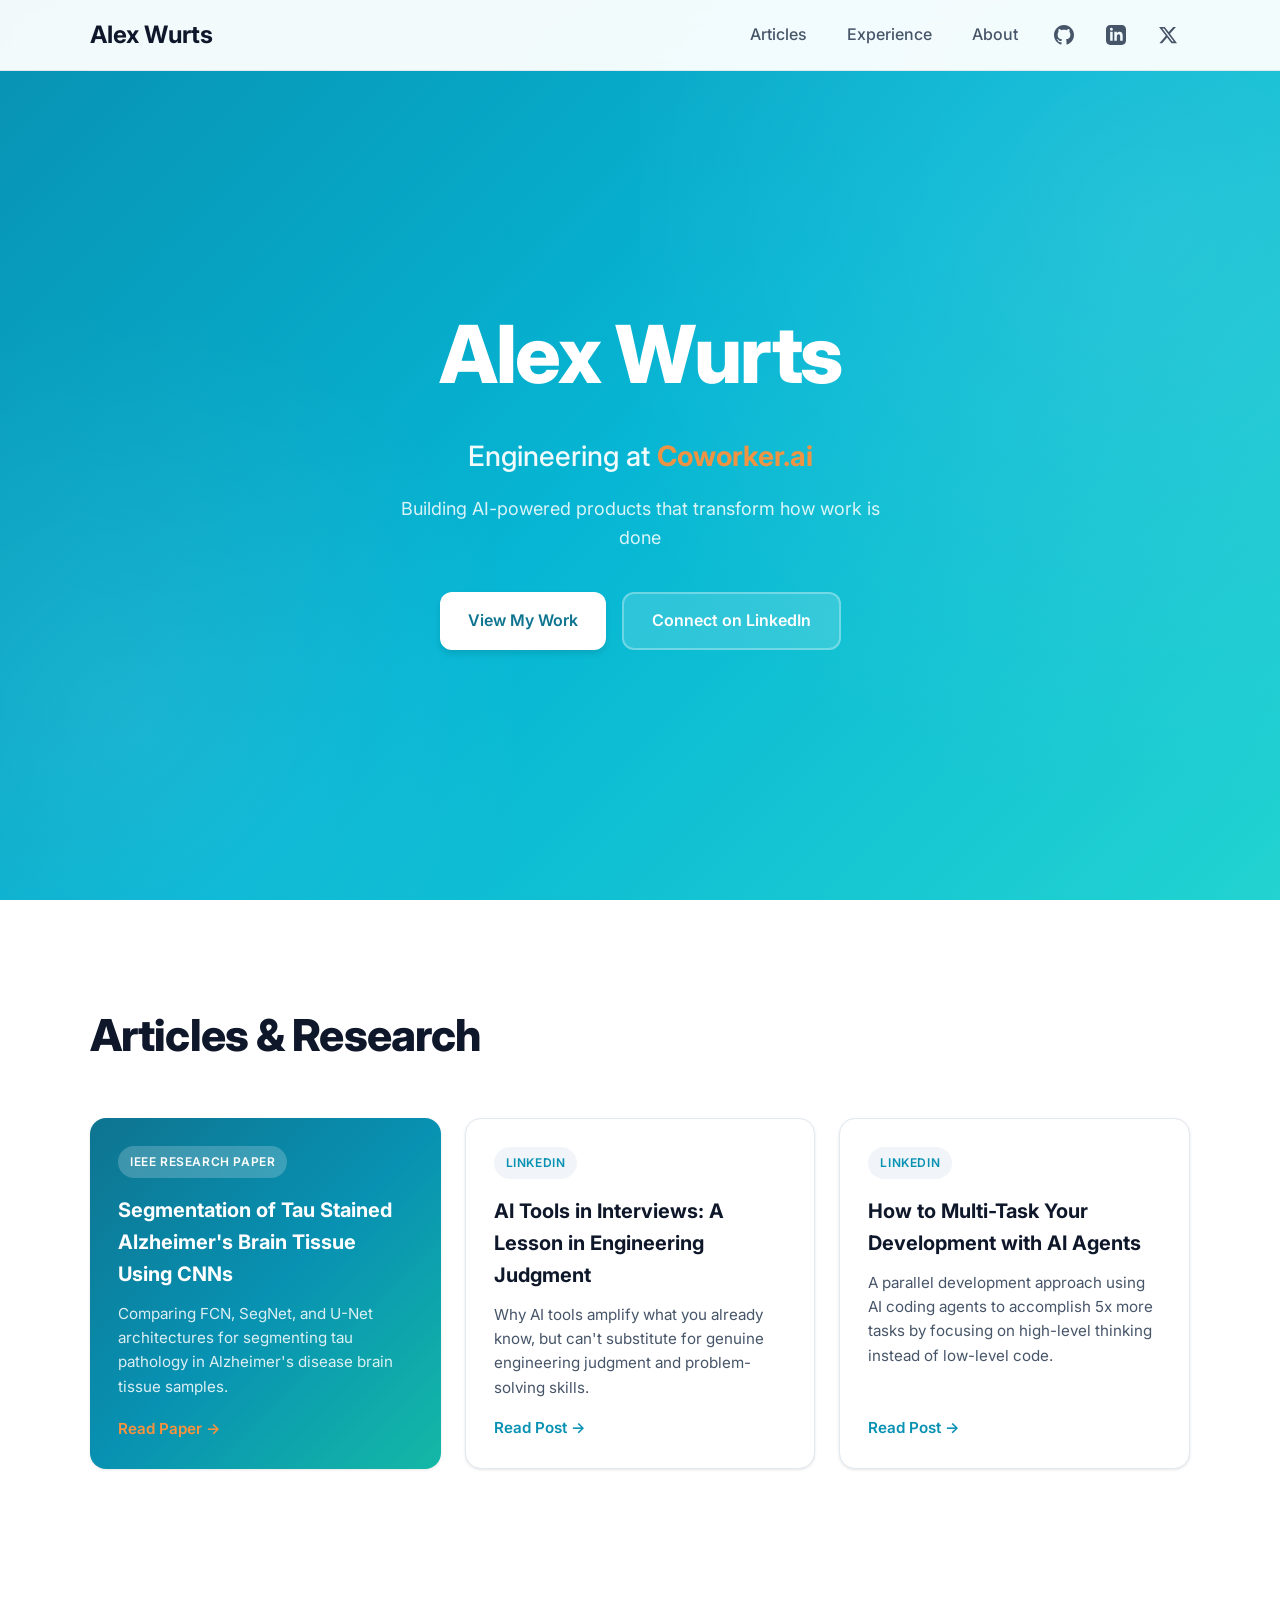
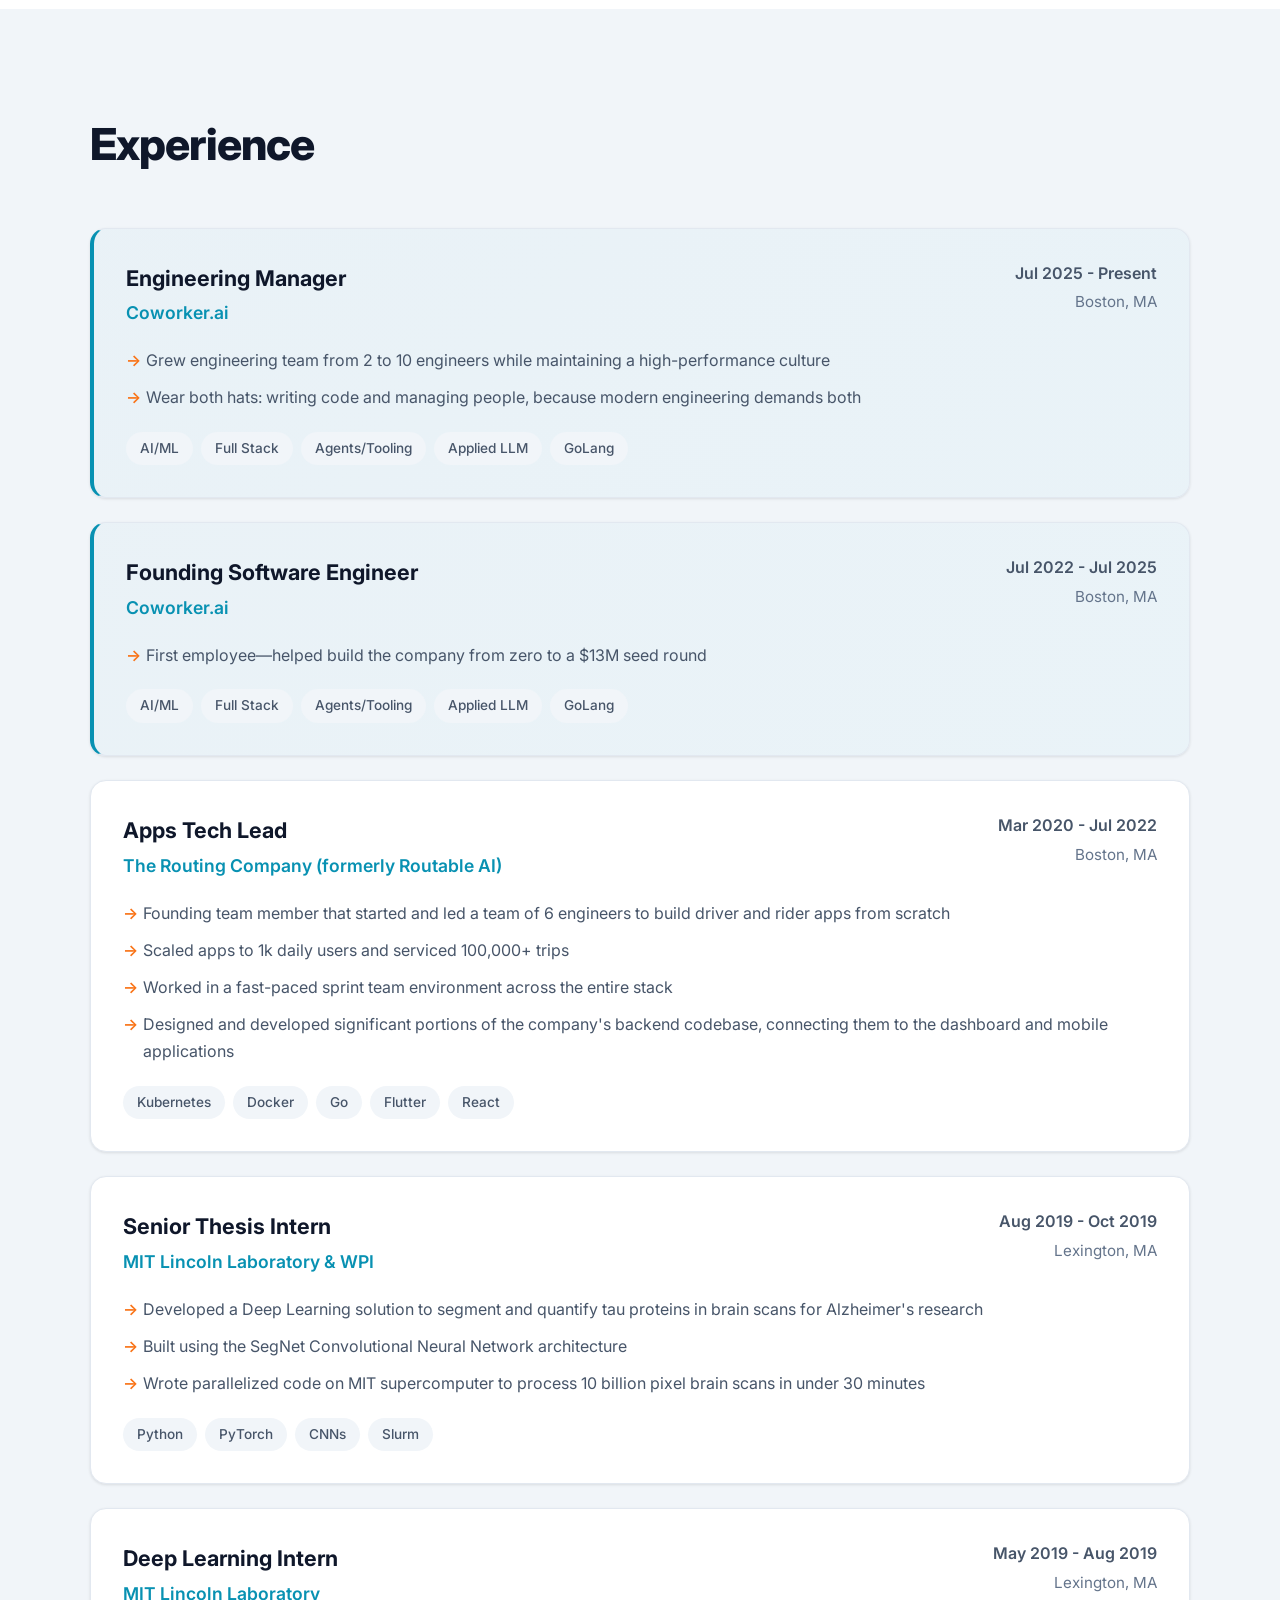
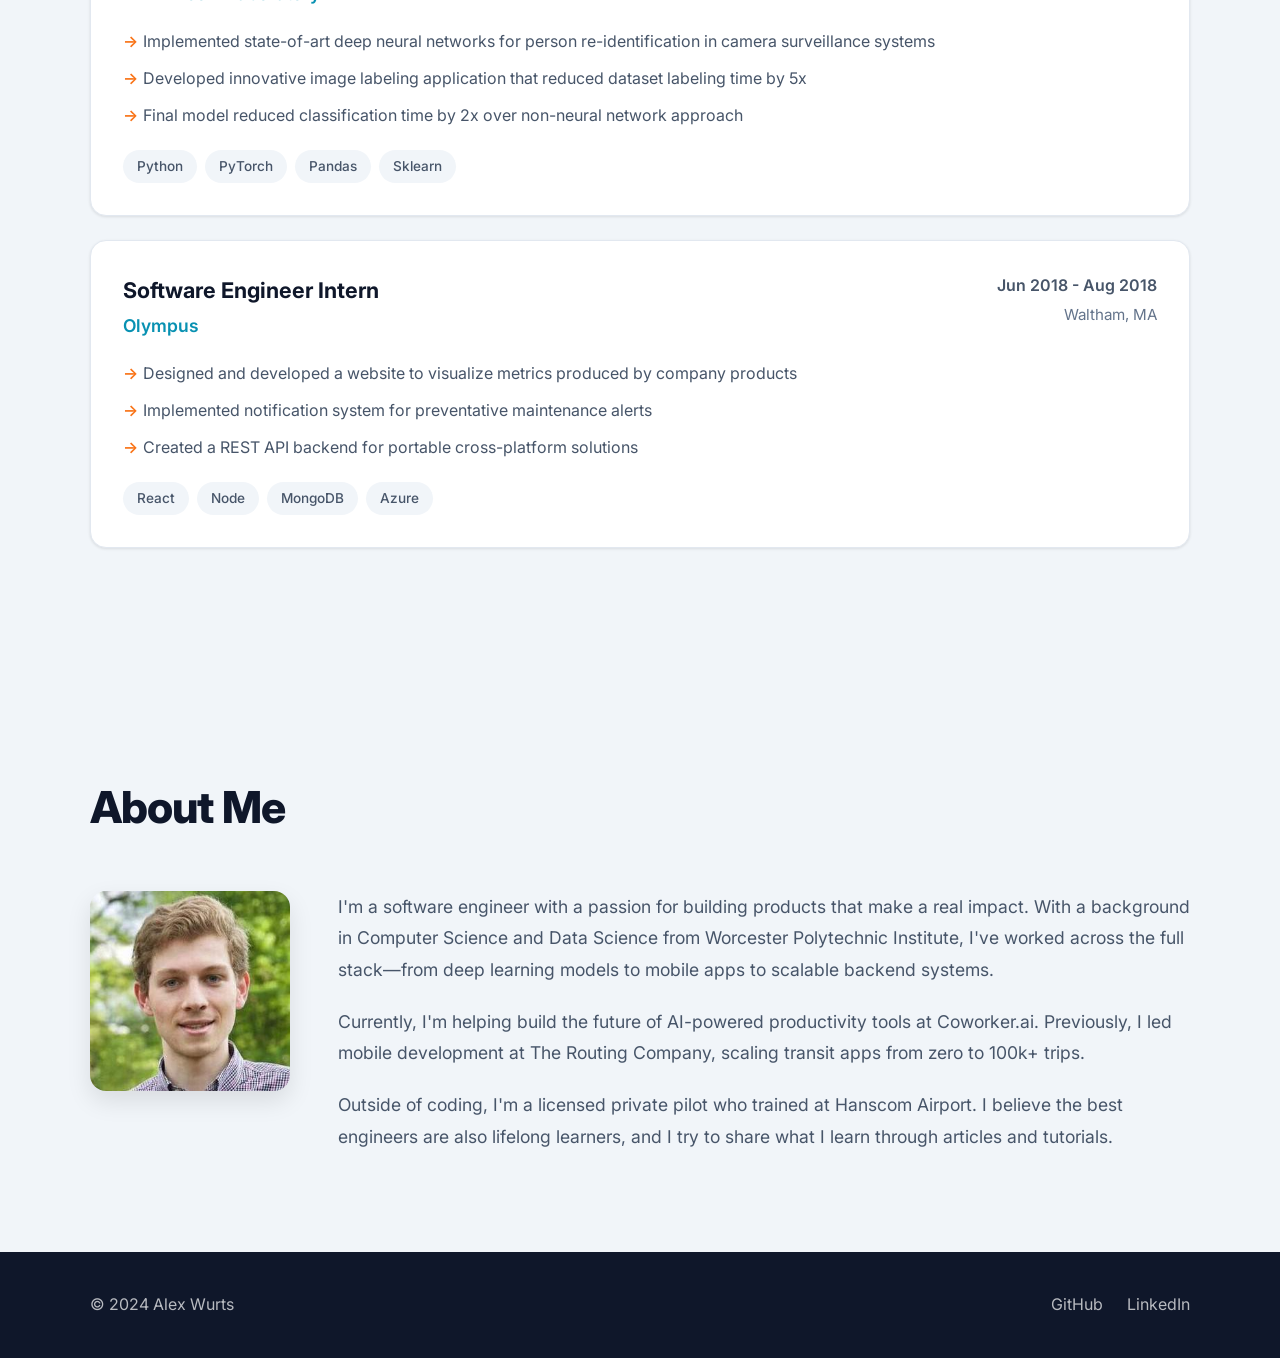
==== index.html @ 6410674d "Revamp personal website with modern design - New blue/turquoise color scheme with gradient hero sect" ====
<!DOCTYPE html>
<html lang="en">

<head>
    <meta charset="UTF-8">
    <meta name="viewport" content="width=device-width, initial-scale=1.0">
    <link rel="icon" href="/favicon.ico"/>
    <link href="https://fonts.googleapis.com/css2?family=Inter:wght@400;500;600;700;800&display=swap" rel="stylesheet">
    <!-- Global site tag (gtag.js) - Google Analytics -->
    <script async src="https://www.googletagmanager.com/gtag/js?id=UA-151866338-3"></script>
    <script>
        window.dataLayer = window.dataLayer || [];
        function gtag() { dataLayer.push(arguments); }
        gtag('js', new Date());
        gtag('config', 'UA-151866338-3');
    </script>
    <link rel='stylesheet' type='text/css' href='new_page.css'/>
    <title>Alex Wurts - Software Engineer</title>
</head>

<body>
    <!-- Navigation -->
    <nav class="navbar">
        <div class="nav-content">
            <a href="#top" class="nav-logo">Alex Wurts</a>
            <div class="nav-links">
                <a href="#articles" class="nav-link">Articles</a>
                <a href="#experience" class="nav-link">Experience</a>
                <a href="#about" class="nav-link">About</a>
                <a href="https://github.com/ajwurts/" target="_blank" class="nav-link nav-icon" aria-label="GitHub">
                    <svg width="20" height="20" viewBox="0 0 24 24" fill="currentColor"><path d="M12 0c-6.626 0-12 5.373-12 12 0 5.302 3.438 9.8 8.207 11.387.599.111.793-.261.793-.577v-2.234c-3.338.726-4.033-1.416-4.033-1.416-.546-1.387-1.333-1.756-1.333-1.756-1.089-.745.083-.729.083-.729 1.205.084 1.839 1.237 1.839 1.237 1.07 1.834 2.807 1.304 3.492.997.107-.775.418-1.305.762-1.604-2.665-.305-5.467-1.334-5.467-5.931 0-1.311.469-2.381 1.236-3.221-.124-.303-.535-1.524.117-3.176 0 0 1.008-.322 3.301 1.23.957-.266 1.983-.399 3.003-.404 1.02.005 2.047.138 3.006.404 2.291-1.552 3.297-1.23 3.297-1.23.653 1.653.242 2.874.118 3.176.77.84 1.235 1.911 1.235 3.221 0 4.609-2.807 5.624-5.479 5.921.43.372.823 1.102.823 2.222v3.293c0 .319.192.694.801.576 4.765-1.589 8.199-6.086 8.199-11.386 0-6.627-5.373-12-12-12z"/></svg>
                </a>
                <a href="https://linkedin.com/in/alexwurts" target="_blank" class="nav-link nav-icon" aria-label="LinkedIn">
                    <svg width="20" height="20" viewBox="0 0 24 24" fill="currentColor"><path d="M19 0h-14c-2.761 0-5 2.239-5 5v14c0 2.761 2.239 5 5 5h14c2.762 0 5-2.239 5-5v-14c0-2.761-2.238-5-5-5zm-11 19h-3v-11h3v11zm-1.5-12.268c-.966 0-1.75-.79-1.75-1.764s.784-1.764 1.75-1.764 1.75.79 1.75 1.764-.783 1.764-1.75 1.764zm13.5 12.268h-3v-5.604c0-3.368-4-3.113-4 0v5.604h-3v-11h3v1.765c1.396-2.586 7-2.777 7 2.476v6.759z"/></svg>
                </a>
                <a href="https://x.com/AlexWurts" target="_blank" class="nav-link nav-icon" aria-label="X">
                    <svg width="20" height="20" viewBox="0 0 24 24" fill="currentColor"><path d="M18.244 2.25h3.308l-7.227 8.26 8.502 11.24H16.17l-5.214-6.817L4.99 21.75H1.68l7.73-8.835L1.254 2.25H8.08l4.713 6.231zm-1.161 17.52h1.833L7.084 4.126H5.117z"/></svg>
                </a>
            </div>
        </div>
    </nav>

    <!-- Hero Section -->
    <section id="top" class="hero">
        <div class="hero-content">
            <h1 class="hero-title">Alex Wurts</h1>
            <p class="hero-subtitle">Engineering at <span class="highlight">Coworker.ai</span></p>
            <p class="hero-tagline">Building AI-powered products that transform how work is done</p>
            <div class="hero-cta">
                <a href="#experience" class="btn btn-primary">View My Work</a>
                <a href="https://www.linkedin.com/in/alexander-wurts/" target="_blank" class="btn btn-secondary">Connect on LinkedIn</a>
            </div>
        </div>
    </section>

    <!-- Articles & Content Section -->
    <section id="articles" class="section">
        <div class="container">
            <h2 class="section-title">Articles & Research</h2>
            <div class="articles-grid">
                <!-- Research Paper -->
                <a href="https://ieeexplore.ieee.org/document/9175832" target="_blank" class="article-card featured">
                    <span class="article-tag">IEEE Research Paper</span>
                    <h3 class="article-title">Segmentation of Tau Stained Alzheimer's Brain Tissue Using CNNs</h3>
                    <p class="article-description">Comparing FCN, SegNet, and U-Net architectures for segmenting tau pathology in Alzheimer's disease brain tissue samples.</p>
                    <span class="article-link">Read Paper →</span>
                </a>

                <!-- LinkedIn Posts -->
                <a href="https://www.linkedin.com/posts/alexander-wurts_i-recently-conducted-a-technical-interview-activity-7335774191511617538-n9y8" target="_blank" class="article-card">
                    <span class="article-tag">LinkedIn</span>
                    <h3 class="article-title">AI Tools in Interviews: A Lesson in Engineering Judgment</h3>
                    <p class="article-description">Why AI tools amplify what you already know, but can't substitute for genuine engineering judgment and problem-solving skills.</p>
                    <span class="article-link">Read Post →</span>
                </a>

                <a href="https://www.linkedin.com/posts/alexander-wurts_why-you-need-to-multi-task-your-development-activity-7333995647764754432-Nn-Q" target="_blank" class="article-card">
                    <span class="article-tag">LinkedIn</span>
                    <h3 class="article-title">How to Multi-Task Your Development with AI Agents</h3>
                    <p class="article-description">A parallel development approach using AI coding agents to accomplish 5x more tasks by focusing on high-level thinking instead of low-level code.</p>
                    <span class="article-link">Read Post →</span>
                </a>
            </div>
        </div>
    </section>

    <!-- Experience Section -->
    <section id="experience" class="section section-alt">
        <div class="container">
            <h2 class="section-title">Experience</h2>

            <!-- Coworker.ai - Engineering Manager -->
            <div class="experience-card featured">
                <div class="experience-header">
                    <div class="experience-title-group">
                        <h3 class="experience-title">Engineering Manager</h3>
                        <span class="experience-company">Coworker.ai</span>
                    </div>
                    <div class="experience-meta">
                        <span class="experience-date">Jul 2025 - Present</span>
                        <span class="experience-location">Boston, MA</span>
                    </div>
                </div>
                <div class="experience-content">
                    <ul class="experience-list">
                        <li>Grew engineering team from 2 to 10 engineers while maintaining a high-performance culture</li>
                        <li>Wear both hats: writing code and managing people, because modern engineering demands both</li>
                    </ul>
                    <div class="tech-stack">
                        <span class="tech-tag">AI/ML</span>
                        <span class="tech-tag">Full Stack</span>
                        <span class="tech-tag">Agents/Tooling</span>
                        <span class="tech-tag">Applied LLM</span>
                        <span class="tech-tag">GoLang</span>
                    </div>
                </div>
            </div>

            <!-- Coworker.ai - Senior Software Engineer -->
            <div class="experience-card featured">
                <div class="experience-header">
                    <div class="experience-title-group">
                        <h3 class="experience-title">Founding Software Engineer</h3>
                        <span class="experience-company">Coworker.ai</span>
                    </div>
                    <div class="experience-meta">
                        <span class="experience-date">Jul 2022 - Jul 2025</span>
                        <span class="experience-location">Boston, MA</span>
                    </div>
                </div>
                <div class="experience-content">
                    <ul class="experience-list">
                        <li>First employee—helped build the company from zero to a $13M seed round</li>
                    </ul>
                    <div class="tech-stack">
                        <span class="tech-tag">AI/ML</span>
                        <span class="tech-tag">Full Stack</span>
                        <span class="tech-tag">Agents/Tooling</span>
                        <span class="tech-tag">Applied LLM</span>
                        <span class="tech-tag">GoLang</span>
                    </div>
                </div>
            </div>

            <!-- The Routing Company -->
            <div class="experience-card">
                <div class="experience-header">
                    <div class="experience-title-group">
                        <h3 class="experience-title">Apps Tech Lead</h3>
                        <span class="experience-company">The Routing Company (formerly Routable AI)</span>
                    </div>
                    <div class="experience-meta">
                        <span class="experience-date">Mar 2020 - Jul 2022</span>
                        <span class="experience-location">Boston, MA</span>
                    </div>
                </div>
                <div class="experience-content">
                    <ul class="experience-list">
                        <li>Founding team member that started and led a team of 6 engineers to build driver and rider apps from scratch</li>
                        <li>Scaled apps to 1k daily users and serviced 100,000+ trips</li>
                        <li>Worked in a fast-paced sprint team environment across the entire stack</li>
                        <li>Designed and developed significant portions of the company's backend codebase, connecting them to the dashboard and mobile applications</li>
                    </ul>
                    <div class="tech-stack">
                        <span class="tech-tag">Kubernetes</span>
                        <span class="tech-tag">Docker</span>
                        <span class="tech-tag">Go</span>
                        <span class="tech-tag">Flutter</span>
                        <span class="tech-tag">React</span>
                    </div>
                </div>
            </div>

            <!-- MIT Lincoln Lab - Senior Thesis -->
            <div class="experience-card">
                <div class="experience-header">
                    <div class="experience-title-group">
                        <h3 class="experience-title">Senior Thesis Intern</h3>
                        <span class="experience-company">MIT Lincoln Laboratory & WPI</span>
                    </div>
                    <div class="experience-meta">
                        <span class="experience-date">Aug 2019 - Oct 2019</span>
                        <span class="experience-location">Lexington, MA</span>
                    </div>
                </div>
                <div class="experience-content">
                    <ul class="experience-list">
                        <li>Developed a Deep Learning solution to segment and quantify tau proteins in brain scans for Alzheimer's research</li>
                        <li>Built using the SegNet Convolutional Neural Network architecture</li>
                        <li>Wrote parallelized code on MIT supercomputer to process 10 billion pixel brain scans in under 30 minutes</li>
                    </ul>
                    <div class="tech-stack">
                        <span class="tech-tag">Python</span>
                        <span class="tech-tag">PyTorch</span>
                        <span class="tech-tag">CNNs</span>
                        <span class="tech-tag">Slurm</span>
                    </div>
                </div>
            </div>

            <!-- MIT Lincoln Lab - Deep Learning -->
            <div class="experience-card">
                <div class="experience-header">
                    <div class="experience-title-group">
                        <h3 class="experience-title">Deep Learning Intern</h3>
                        <span class="experience-company">MIT Lincoln Laboratory</span>
                    </div>
                    <div class="experience-meta">
                        <span class="experience-date">May 2019 - Aug 2019</span>
                        <span class="experience-location">Lexington, MA</span>
                    </div>
                </div>
                <div class="experience-content">
                    <ul class="experience-list">
                        <li>Implemented state-of-art deep neural networks for person re-identification in camera surveillance systems</li>
                        <li>Developed innovative image labeling application that reduced dataset labeling time by 5x</li>
                        <li>Final model reduced classification time by 2x over non-neural network approach</li>
                    </ul>
                    <div class="tech-stack">
                        <span class="tech-tag">Python</span>
                        <span class="tech-tag">PyTorch</span>
                        <span class="tech-tag">Pandas</span>
                        <span class="tech-tag">Sklearn</span>
                    </div>
                </div>
            </div>

            <!-- Olympus -->
            <div class="experience-card">
                <div class="experience-header">
                    <div class="experience-title-group">
                        <h3 class="experience-title">Software Engineer Intern</h3>
                        <span class="experience-company">Olympus</span>
                    </div>
                    <div class="experience-meta">
                        <span class="experience-date">Jun 2018 - Aug 2018</span>
                        <span class="experience-location">Waltham, MA</span>
                    </div>
                </div>
                <div class="experience-content">
                    <ul class="experience-list">
                        <li>Designed and developed a website to visualize metrics produced by company products</li>
                        <li>Implemented notification system for preventative maintenance alerts</li>
                        <li>Created a REST API backend for portable cross-platform solutions</li>
                    </ul>
                    <div class="tech-stack">
                        <span class="tech-tag">React</span>
                        <span class="tech-tag">Node</span>
                        <span class="tech-tag">MongoDB</span>
                        <span class="tech-tag">Azure</span>
                    </div>
                </div>
            </div>
        </div>
    </section>

    <!-- About Section -->
    <section id="about" class="section section-alt">
        <div class="container">
            <h2 class="section-title">About Me</h2>
            <div class="about-content">
                <img src="./images/profile_picture.jpeg" alt="Alex Wurts" class="about-image">
                <div class="about-text">
                    <p>I'm a software engineer with a passion for building products that make a real impact. With a background in Computer Science and Data Science from Worcester Polytechnic Institute, I've worked across the full stack—from deep learning models to mobile apps to scalable backend systems.</p>
                    <p>Currently, I'm helping build the future of AI-powered productivity tools at Coworker.ai. Previously, I led mobile development at The Routing Company, scaling transit apps from zero to 100k+ trips.</p>
                    <p>Outside of coding, I'm a licensed private pilot who trained at Hanscom Airport. I believe the best engineers are also lifelong learners, and I try to share what I learn through articles and tutorials.</p>
                </div>
            </div>
        </div>
    </section>

    <!-- Footer -->
    <footer class="footer">
        <div class="container">
            <div class="footer-content">
                <p>&copy; 2024 Alex Wurts</p>
                <div class="footer-links">
                    <a href="https://github.com/ajwurts/" target="_blank">GitHub</a>
                    <a href="https://linkedin.com/in/alexwurts" target="_blank">LinkedIn</a>
                </div>
            </div>
        </div>
    </footer>
</body>
</html>
---- new_page.css ----
/* ===== CSS Variables ===== */
:root {
    --primary: #0891b2;
    --primary-dark: #0e7490;
    --secondary: #f97316;
    --secondary-light: #fb923c;
    --accent: #06b6d4;
    --text-primary: #0f172a;
    --text-secondary: #475569;
    --text-light: #64748b;
    --bg-white: #ffffff;
    --bg-light: #f8fafc;
    --bg-alt: #f1f5f9;
    --border: #e2e8f0;
    --gradient-hero: linear-gradient(135deg, #0891b2 0%, #06b6d4 50%, #22d3d1 100%);
    --gradient-accent: linear-gradient(135deg, #f97316 0%, #fb923c 100%);
    --shadow-sm: 0 1px 3px rgba(0, 0, 0, 0.1);
    --shadow-md: 0 4px 6px rgba(0, 0, 0, 0.1);
    --shadow-lg: 0 10px 25px rgba(0, 0, 0, 0.1);
    --shadow-xl: 0 20px 40px rgba(0, 0, 0, 0.15);
    --radius-sm: 8px;
    --radius-md: 12px;
    --radius-lg: 16px;
    --max-width: 1100px;
}

/* ===== Reset & Base ===== */
* {
    margin: 0;
    padding: 0;
    box-sizing: border-box;
}

html {
    scroll-behavior: smooth;
}

body {
    font-family: 'Inter', -apple-system, BlinkMacSystemFont, 'Segoe UI', sans-serif;
    color: var(--text-primary);
    line-height: 1.6;
    background-color: var(--bg-white);
    overflow-x: hidden;
}

a {
    text-decoration: none;
    color: inherit;
    transition: color 0.2s ease;
}

img {
    max-width: 100%;
    height: auto;
}

ul {
    list-style: none;
}

/* ===== Navigation ===== */
.navbar {
    position: fixed;
    top: 0;
    left: 0;
    right: 0;
    background: rgba(255, 255, 255, 0.95);
    backdrop-filter: blur(10px);
    border-bottom: 1px solid var(--border);
    z-index: 1000;
    padding: 0 24px;
}

.nav-content {
    max-width: var(--max-width);
    margin: 0 auto;
    display: flex;
    justify-content: space-between;
    align-items: center;
    height: 70px;
}

.nav-logo {
    font-size: 1.5rem;
    font-weight: 700;
    color: var(--text-primary);
}

.nav-links {
    display: flex;
    align-items: center;
    gap: 8px;
}

.nav-link {
    padding: 10px 16px;
    font-weight: 500;
    color: var(--text-secondary);
    border-radius: var(--radius-sm);
    transition: all 0.2s ease;
}

.nav-link:hover {
    color: var(--primary);
    background: var(--bg-light);
}

.nav-icon {
    padding: 10px 12px;
    display: flex;
    align-items: center;
}

.nav-icon img {
    opacity: 0.7;
    transition: opacity 0.2s ease;
}

.nav-icon:hover img {
    opacity: 1;
}

/* ===== Hero Section ===== */
.hero {
    min-height: 100vh;
    display: flex;
    align-items: center;
    justify-content: center;
    background: var(--gradient-hero);
    padding: 100px 24px 60px;
    position: relative;
    overflow: hidden;
}

.hero::before {
    content: '';
    position: absolute;
    top: -50%;
    right: -30%;
    width: 80%;
    height: 150%;
    background: radial-gradient(circle, rgba(255,255,255,0.1) 0%, transparent 70%);
    pointer-events: none;
}

.hero::after {
    content: '';
    position: absolute;
    bottom: -30%;
    left: -20%;
    width: 60%;
    height: 100%;
    background: radial-gradient(circle, rgba(255,255,255,0.08) 0%, transparent 70%);
    pointer-events: none;
}

.hero-content {
    text-align: center;
    color: white;
    max-width: 800px;
    z-index: 1;
}

.hero-title {
    font-size: clamp(3rem, 8vw, 5rem);
    font-weight: 800;
    margin-bottom: 16px;
    letter-spacing: -0.02em;
}

.hero-subtitle {
    font-size: clamp(1.25rem, 3vw, 1.75rem);
    font-weight: 500;
    margin-bottom: 16px;
    opacity: 0.95;
}

.hero-subtitle .highlight {
    color: var(--secondary-light);
    font-weight: 700;
}

.hero-tagline {
    font-size: 1.125rem;
    opacity: 0.85;
    margin-bottom: 40px;
    max-width: 500px;
    margin-left: auto;
    margin-right: auto;
}

.hero-cta {
    display: flex;
    gap: 16px;
    justify-content: center;
    flex-wrap: wrap;
}

/* ===== Buttons ===== */
.btn {
    display: inline-flex;
    align-items: center;
    justify-content: center;
    padding: 14px 28px;
    font-size: 1rem;
    font-weight: 600;
    border-radius: var(--radius-md);
    cursor: pointer;
    transition: all 0.2s ease;
    border: none;
}

.btn-primary {
    background: white;
    color: var(--primary-dark);
    box-shadow: var(--shadow-md);
}

.btn-primary:hover {
    transform: translateY(-2px);
    box-shadow: var(--shadow-lg);
}

.btn-secondary {
    background: rgba(255, 255, 255, 0.15);
    color: white;
    border: 2px solid rgba(255, 255, 255, 0.3);
}

.btn-secondary:hover {
    background: rgba(255, 255, 255, 0.25);
    border-color: rgba(255, 255, 255, 0.5);
}

.btn-outline {
    background: transparent;
    color: var(--primary);
    border: 2px solid var(--primary);
}

.btn-outline:hover {
    background: var(--primary);
    color: white;
}

/* ===== Sections ===== */
.section {
    padding: 100px 24px;
}

.section-alt {
    background: var(--bg-alt);
}

.container {
    max-width: var(--max-width);
    margin: 0 auto;
}

.section-title {
    font-size: clamp(2rem, 5vw, 2.75rem);
    font-weight: 800;
    margin-bottom: 48px;
    color: var(--text-primary);
    letter-spacing: -0.02em;
}

/* ===== Articles Section ===== */
.articles-grid {
    display: grid;
    grid-template-columns: repeat(auto-fit, minmax(280px, 1fr));
    gap: 24px;
    margin-bottom: 40px;
}

.article-card {
    background: var(--bg-white);
    border-radius: var(--radius-lg);
    padding: 28px;
    box-shadow: var(--shadow-sm);
    border: 1px solid var(--border);
    transition: all 0.3s ease;
    display: flex;
    flex-direction: column;
}

.article-card:hover {
    transform: translateY(-4px);
    box-shadow: var(--shadow-lg);
    border-color: var(--primary);
}

.article-card.featured {
    background: linear-gradient(135deg, #0e7490 0%, #0891b2 50%, #14b8a6 100%);
    color: white;
    border: none;
}

.article-card.featured .article-tag {
    background: rgba(255, 255, 255, 0.2);
    color: white;
}

.article-card.featured .article-link {
    color: var(--secondary-light);
}

.article-tag {
    display: inline-block;
    padding: 6px 12px;
    background: var(--bg-alt);
    color: var(--primary);
    font-size: 0.75rem;
    font-weight: 600;
    text-transform: uppercase;
    letter-spacing: 0.05em;
    border-radius: 20px;
    margin-bottom: 16px;
    width: fit-content;
}

.article-title {
    font-size: 1.25rem;
    font-weight: 700;
    margin-bottom: 12px;
}

.article-description {
    font-size: 0.95rem;
    color: var(--text-secondary);
    flex-grow: 1;
    margin-bottom: 16px;
}

.article-card.featured .article-description {
    color: rgba(255, 255, 255, 0.85);
}

.article-link {
    font-weight: 600;
    color: var(--primary);
    font-size: 0.95rem;
}

.articles-more {
    text-align: center;
}

/* ===== Experience Section ===== */
.experience-card {
    background: var(--bg-white);
    border-radius: var(--radius-lg);
    padding: 32px;
    margin-bottom: 24px;
    box-shadow: var(--shadow-sm);
    border: 1px solid var(--border);
    transition: all 0.3s ease;
}

.experience-card:hover {
    box-shadow: var(--shadow-md);
}

.experience-card.featured {
    border-left: 4px solid var(--primary);
    background: linear-gradient(135deg, rgba(8, 145, 178, 0.03) 0%, rgba(6, 182, 212, 0.03) 100%);
}

.experience-header {
    display: flex;
    justify-content: space-between;
    align-items: flex-start;
    margin-bottom: 20px;
    flex-wrap: wrap;
    gap: 12px;
}

.experience-title {
    font-size: 1.35rem;
    font-weight: 700;
    color: var(--text-primary);
    margin-bottom: 4px;
}

.experience-company {
    font-size: 1.1rem;
    color: var(--primary);
    font-weight: 600;
}

.experience-meta {
    text-align: right;
    display: flex;
    flex-direction: column;
    gap: 4px;
}

.experience-date {
    font-weight: 600;
    color: var(--text-secondary);
}

.experience-location {
    color: var(--text-light);
    font-size: 0.95rem;
}

.experience-list {
    margin-bottom: 20px;
    padding-left: 20px;
}

.experience-list li {
    position: relative;
    margin-bottom: 10px;
    color: var(--text-secondary);
    line-height: 1.7;
}

.experience-list li::before {
    content: '→';
    position: absolute;
    left: -20px;
    color: var(--secondary);
    font-weight: 600;
}

/* ===== Tech Stack Tags ===== */
.tech-stack {
    display: flex;
    flex-wrap: wrap;
    gap: 8px;
}

.tech-tag {
    padding: 6px 14px;
    background: var(--bg-alt);
    color: var(--text-secondary);
    font-size: 0.85rem;
    font-weight: 500;
    border-radius: 20px;
    transition: all 0.2s ease;
}

.tech-tag:hover {
    background: var(--primary);
    color: white;
}

/* ===== Projects Section ===== */
.projects-grid {
    display: grid;
    grid-template-columns: repeat(auto-fit, minmax(300px, 1fr));
    gap: 32px;
}

.project-card {
    background: var(--bg-white);
    border-radius: var(--radius-lg);
    overflow: hidden;
    box-shadow: var(--shadow-sm);
    border: 1px solid var(--border);
    transition: all 0.3s ease;
}

.project-card:hover {
    transform: translateY(-6px);
    box-shadow: var(--shadow-xl);
}

.project-image {
    width: 100%;
    height: 200px;
    overflow: hidden;
    background: var(--bg-alt);
    display: flex;
    align-items: center;
    justify-content: center;
}

.project-image img {
    width: 100%;
    height: 100%;
    object-fit: cover;
    transition: transform 0.3s ease;
}

.project-card:hover .project-image img {
    transform: scale(1.05);
}

.project-content {
    padding: 24px;
}

.project-title {
    font-size: 1.25rem;
    font-weight: 700;
    margin-bottom: 12px;
    color: var(--text-primary);
}

.project-description {
    color: var(--text-secondary);
    font-size: 0.95rem;
    margin-bottom: 16px;
    line-height: 1.6;
}

.project-links {
    display: flex;
    gap: 16px;
    margin-top: 16px;
}

.project-link {
    color: var(--primary);
    font-weight: 600;
    font-size: 0.95rem;
    transition: color 0.2s ease;
}

.project-link:hover {
    color: var(--primary-dark);
}

.projects-more {
    text-align: center;
    margin-top: 40px;
}

.more-text {
    color: var(--text-light);
    font-style: italic;
}

/* ===== About Section ===== */
.about-content {
    display: flex;
    gap: 48px;
    align-items: flex-start;
}

.about-image {
    width: 200px;
    height: 200px;
    border-radius: var(--radius-lg);
    object-fit: cover;
    box-shadow: var(--shadow-lg);
    flex-shrink: 0;
}

.about-text {
    flex: 1;
}

.about-text p {
    color: var(--text-secondary);
    font-size: 1.1rem;
    margin-bottom: 20px;
    line-height: 1.8;
}

.about-text p:last-child {
    margin-bottom: 0;
}

/* ===== Footer ===== */
.footer {
    background: var(--text-primary);
    color: white;
    padding: 40px 24px;
}

.footer-content {
    display: flex;
    justify-content: space-between;
    align-items: center;
    flex-wrap: wrap;
    gap: 16px;
}

.footer-content p {
    opacity: 0.7;
}

.footer-links {
    display: flex;
    gap: 24px;
}

.footer-links a {
    color: white;
    opacity: 0.7;
    transition: opacity 0.2s ease;
}

.footer-links a:hover {
    opacity: 1;
}

/* ===== Responsive Design ===== */
@media (max-width: 768px) {
    .nav-links {
        gap: 4px;
    }

    .nav-link {
        padding: 8px 12px;
        font-size: 0.9rem;
    }

    .hero {
        padding: 120px 20px 60px;
    }

    .hero-cta {
        flex-direction: column;
        align-items: center;
    }

    .btn {
        width: 100%;
        max-width: 280px;
    }

    .section {
        padding: 60px 20px;
    }

    .experience-header {
        flex-direction: column;
    }

    .experience-meta {
        text-align: left;
        flex-direction: row;
        gap: 12px;
    }

    .about-content {
        flex-direction: column;
        align-items: center;
        text-align: center;
    }

    .about-text p {
        font-size: 1rem;
    }

    .footer-content {
        flex-direction: column;
        text-align: center;
    }
}

@media (max-width: 480px) {
    .nav-content {
        height: 60px;
    }

    .nav-logo {
        font-size: 1.25rem;
    }

    .nav-link:not(.nav-icon) {
        display: none;
    }

    .hero-title {
        font-size: 2.5rem;
    }

    .hero-subtitle {
        font-size: 1.1rem;
    }

    .articles-grid {
        grid-template-columns: 1fr;
    }

    .projects-grid {
        grid-template-columns: 1fr;
    }

    .experience-card {
        padding: 20px;
    }
}
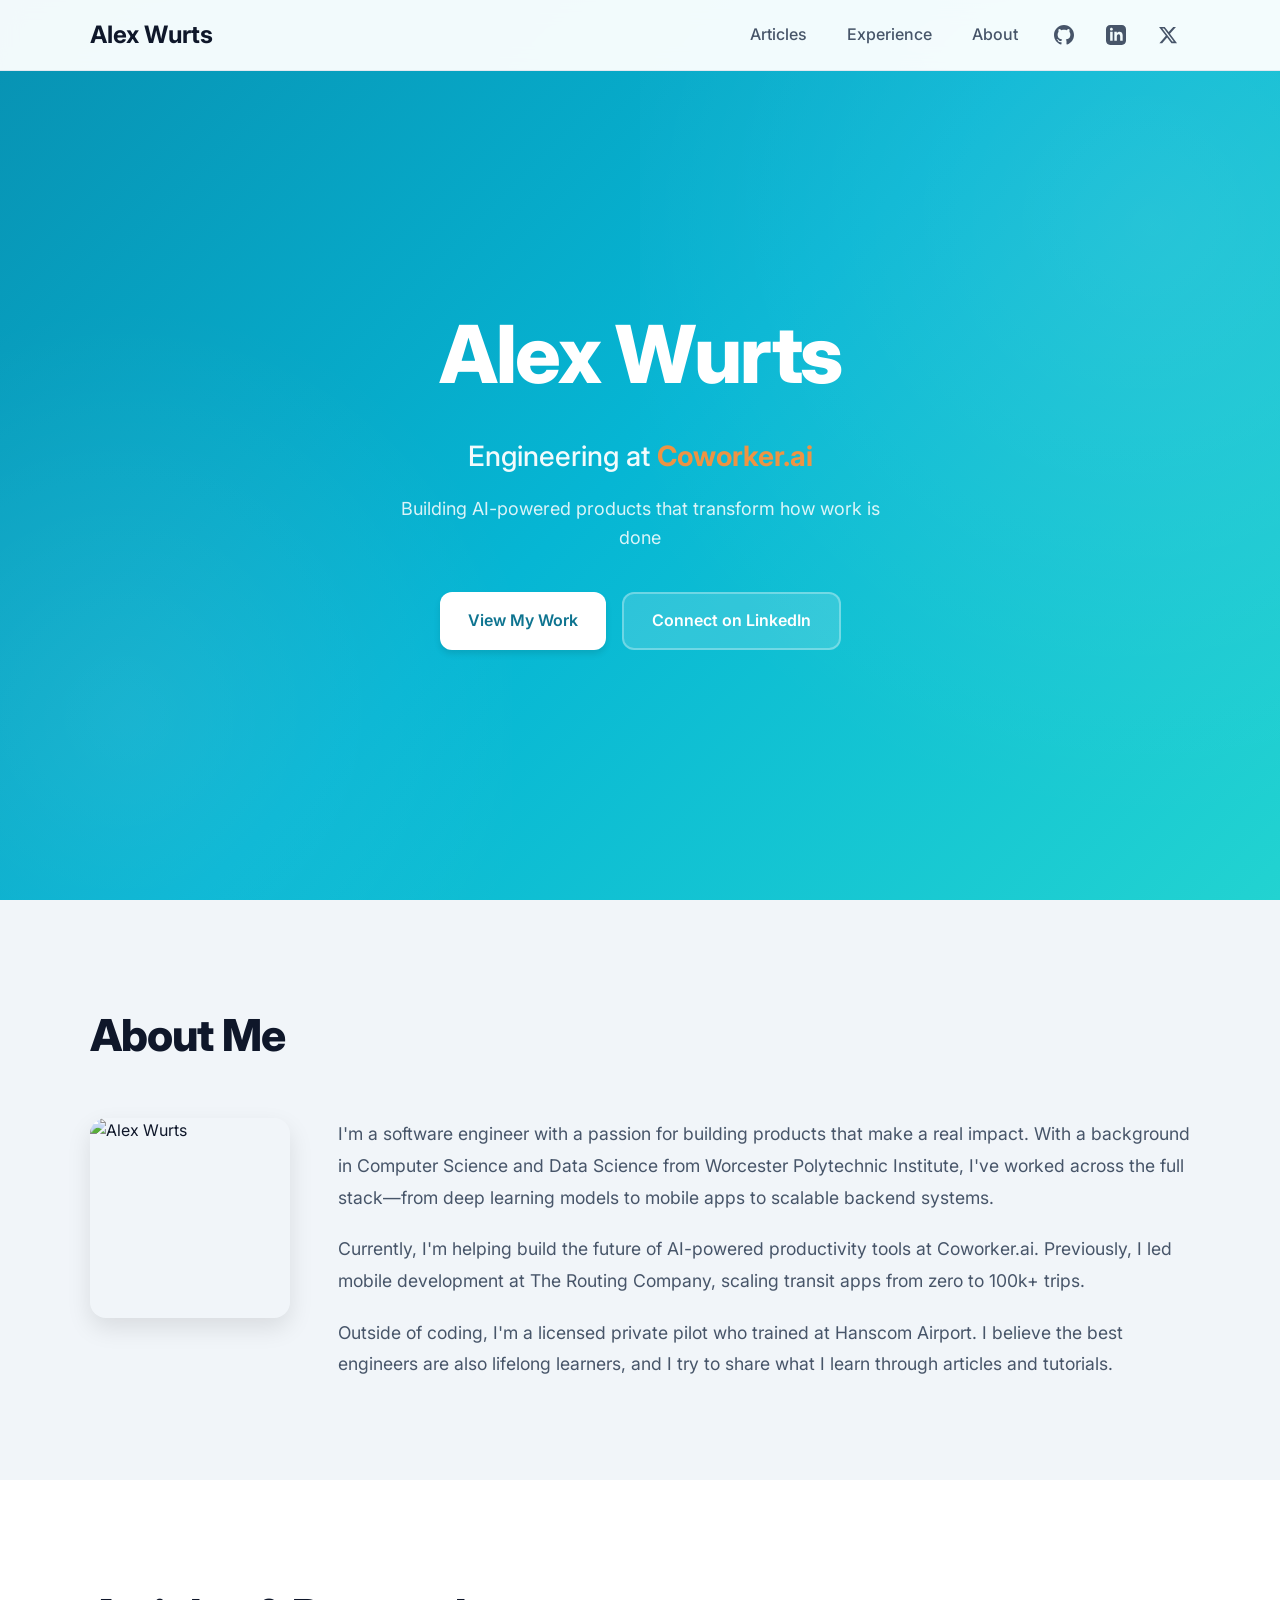
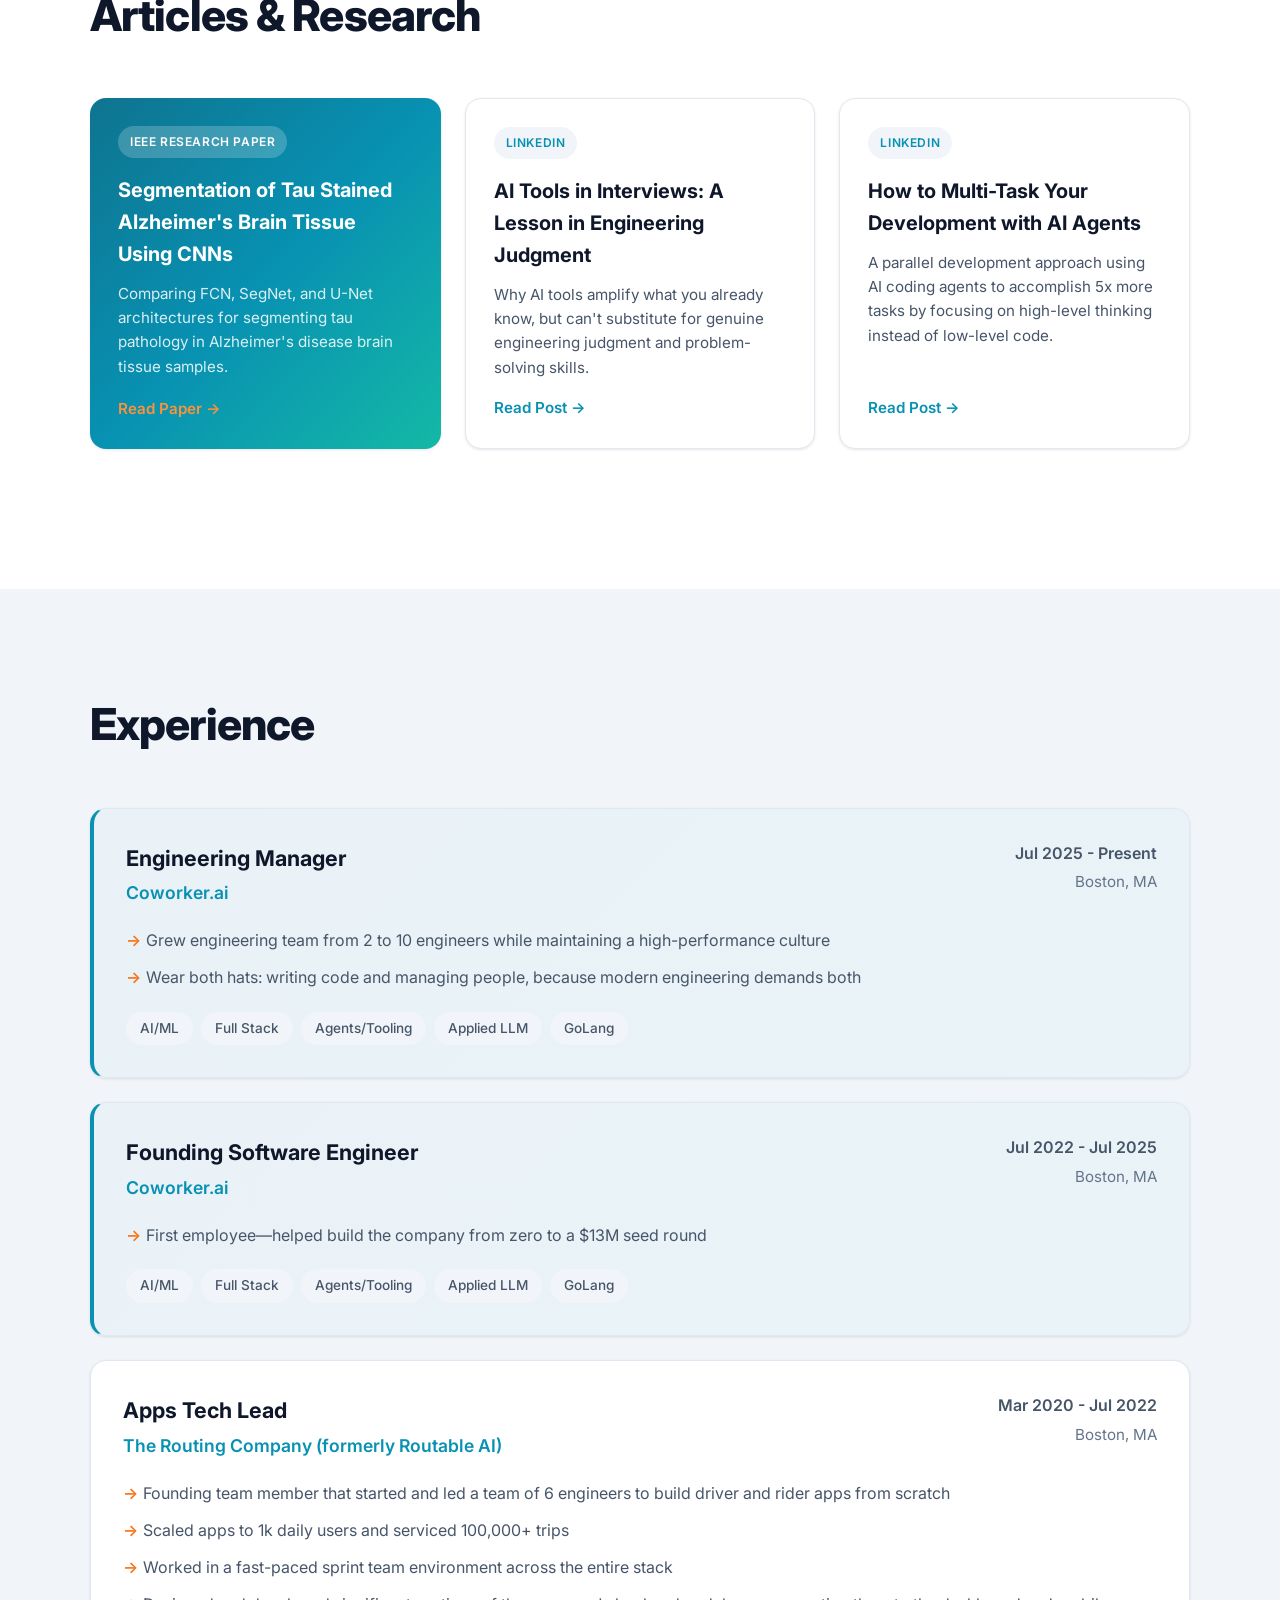
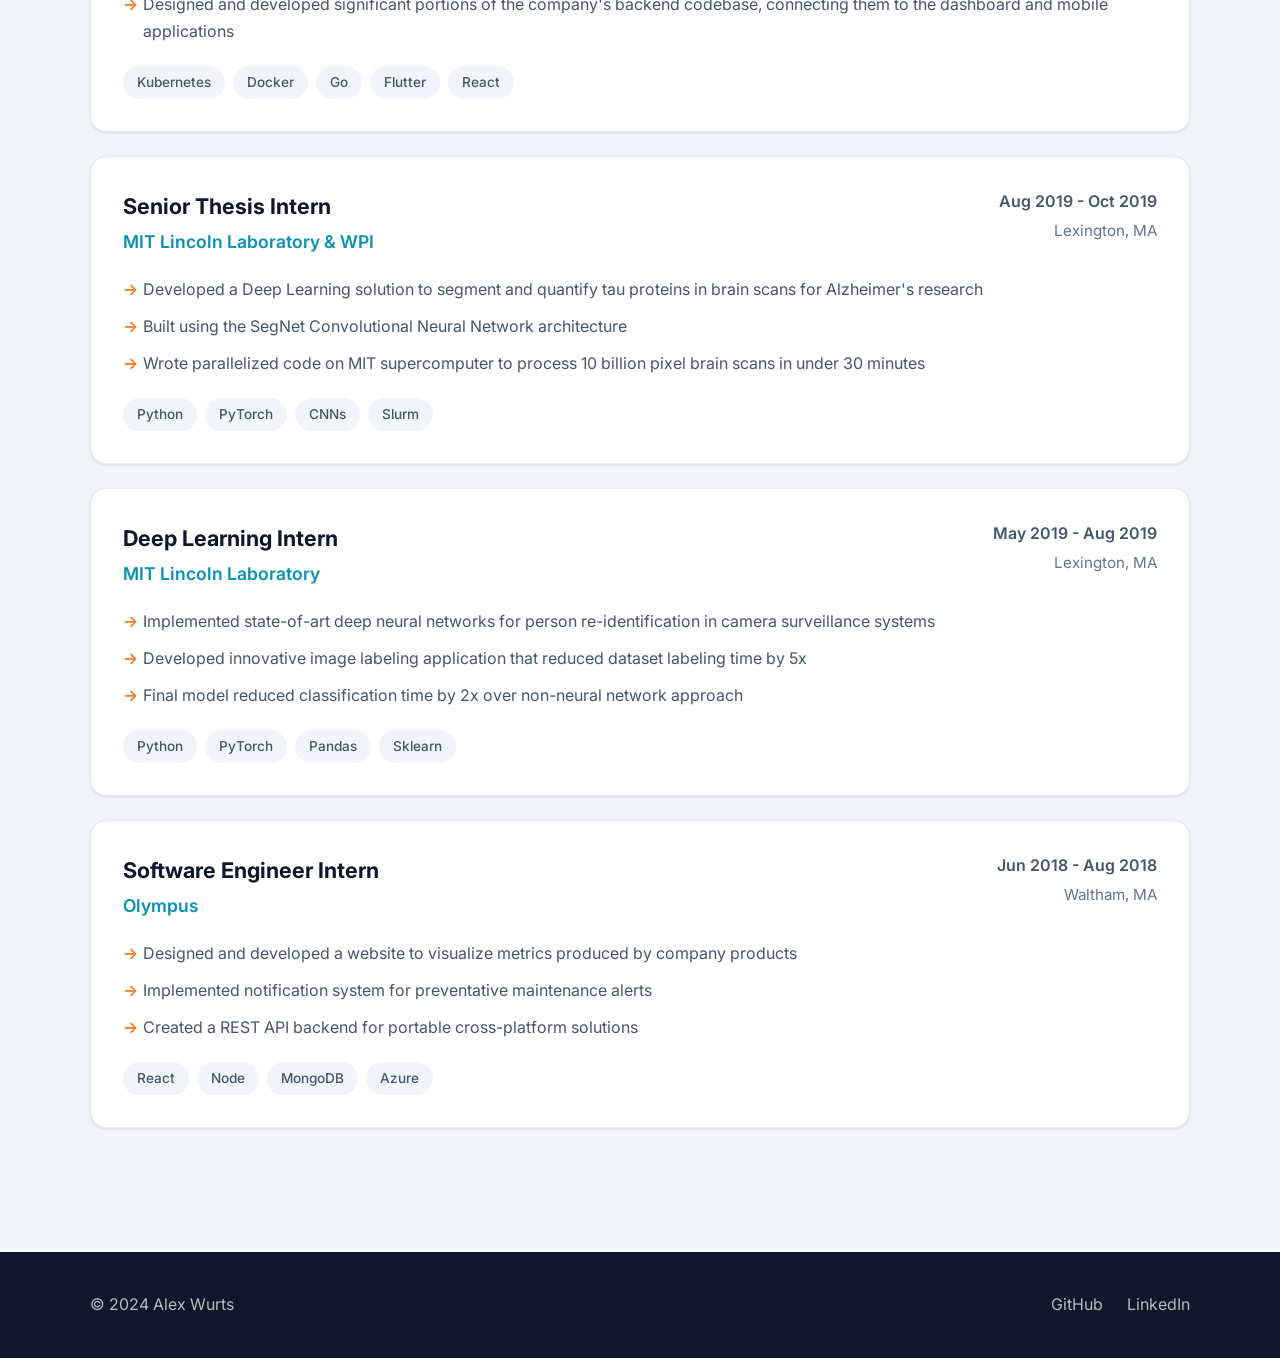
==== commit 433dad0e: "Move About section to top and update profile photo - Relocated About Me section to appear right afte" ====
--- a/index.html
+++ b/index.html
@@ -53,6 +53,21 @@
         </div>
     </section>
 
+    <!-- About Section -->
+    <section id="about" class="section section-alt">
+        <div class="container">
+            <h2 class="section-title">About Me</h2>
+            <div class="about-content">
+                <img src="./propic.png" alt="Alex Wurts" class="about-image">
+                <div class="about-text">
+                    <p>I'm a software engineer with a passion for building products that make a real impact. With a background in Computer Science and Data Science from Worcester Polytechnic Institute, I've worked across the full stack—from deep learning models to mobile apps to scalable backend systems.</p>
+                    <p>Currently, I'm helping build the future of AI-powered productivity tools at Coworker.ai. Previously, I led mobile development at The Routing Company, scaling transit apps from zero to 100k+ trips.</p>
+                    <p>Outside of coding, I'm a licensed private pilot who trained at Hanscom Airport. I believe the best engineers are also lifelong learners, and I try to share what I learn through articles and tutorials.</p>
+                </div>
+            </div>
+        </div>
+    </section>
+
     <!-- Articles & Content Section -->
     <section id="articles" class="section">
         <div class="container">
@@ -254,21 +269,6 @@
         </div>
     </section>
 
-    <!-- About Section -->
-    <section id="about" class="section section-alt">
-        <div class="container">
-            <h2 class="section-title">About Me</h2>
-            <div class="about-content">
-                <img src="./images/profile_picture.jpeg" alt="Alex Wurts" class="about-image">
-                <div class="about-text">
-                    <p>I'm a software engineer with a passion for building products that make a real impact. With a background in Computer Science and Data Science from Worcester Polytechnic Institute, I've worked across the full stack—from deep learning models to mobile apps to scalable backend systems.</p>
-                    <p>Currently, I'm helping build the future of AI-powered productivity tools at Coworker.ai. Previously, I led mobile development at The Routing Company, scaling transit apps from zero to 100k+ trips.</p>
-                    <p>Outside of coding, I'm a licensed private pilot who trained at Hanscom Airport. I believe the best engineers are also lifelong learners, and I try to share what I learn through articles and tutorials.</p>
-                </div>
-            </div>
-        </div>
-    </section>
-
     <!-- Footer -->
     <footer class="footer">
         <div class="container">
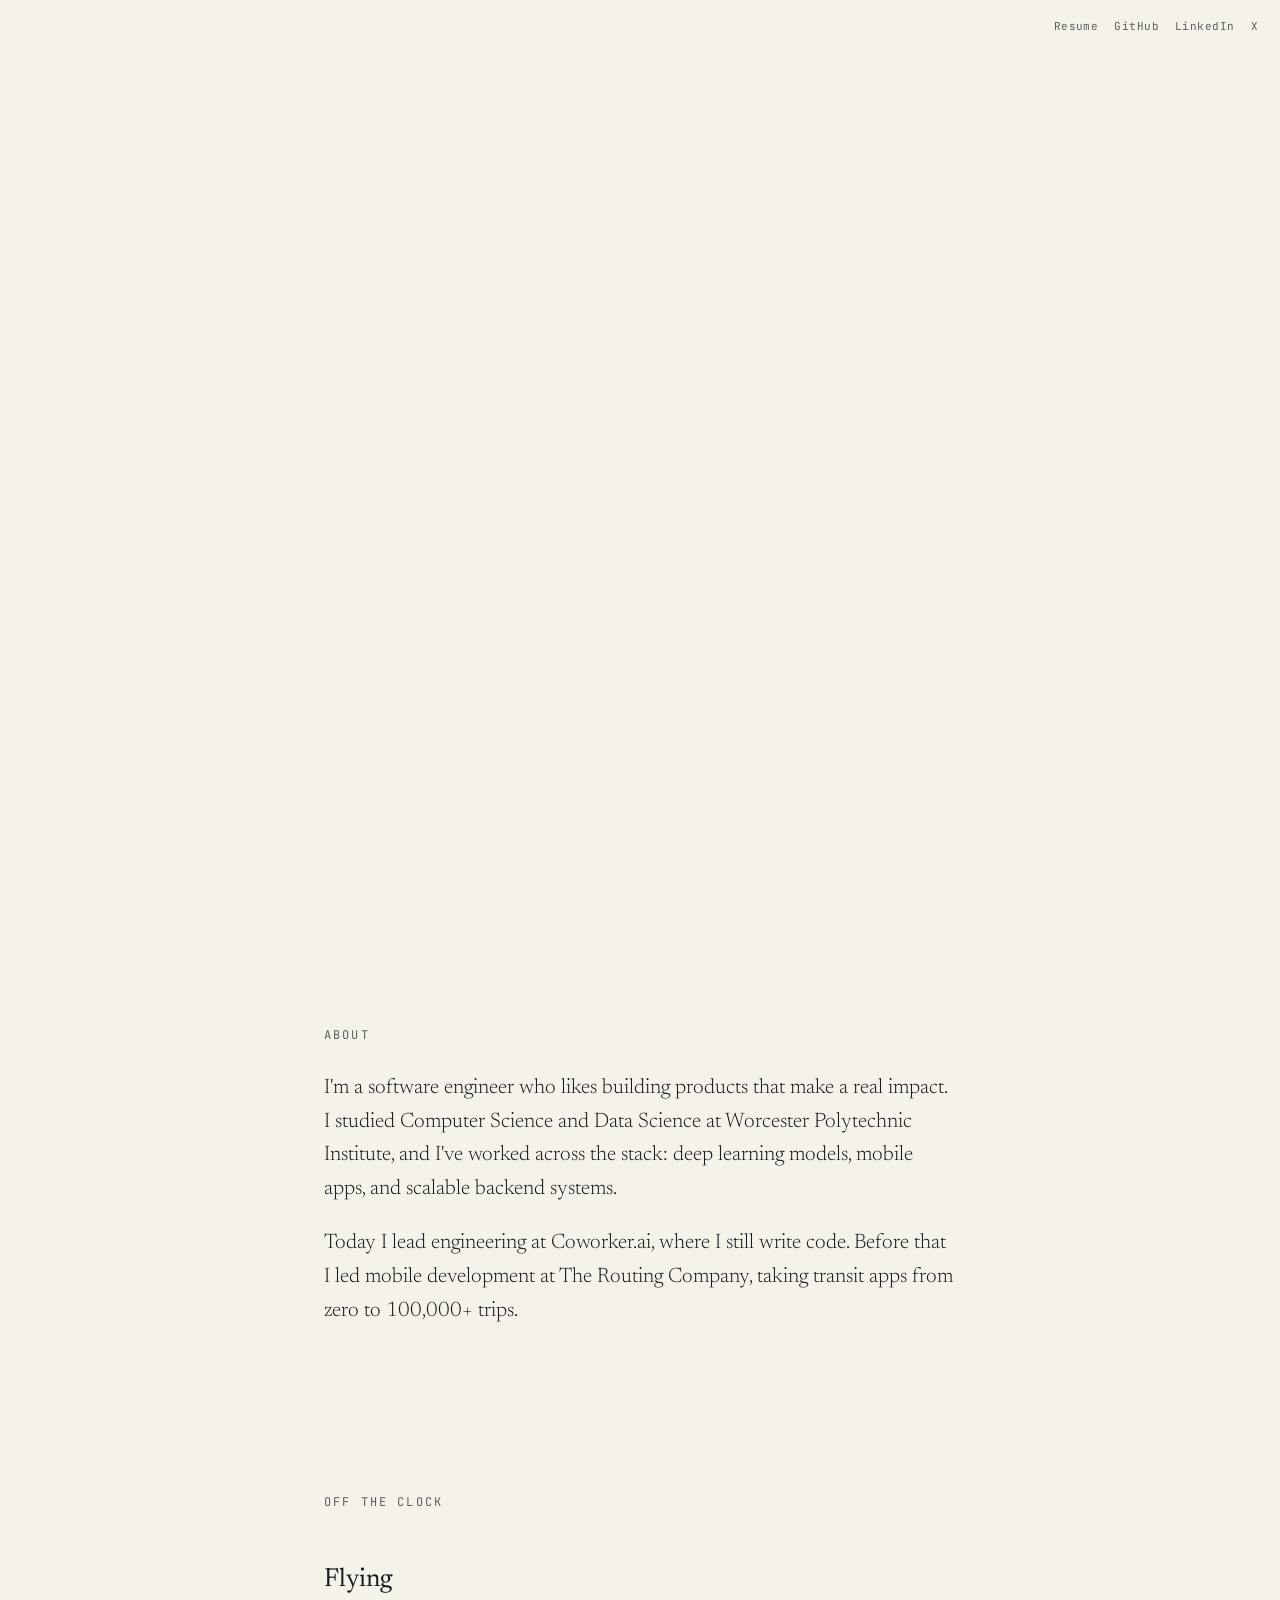
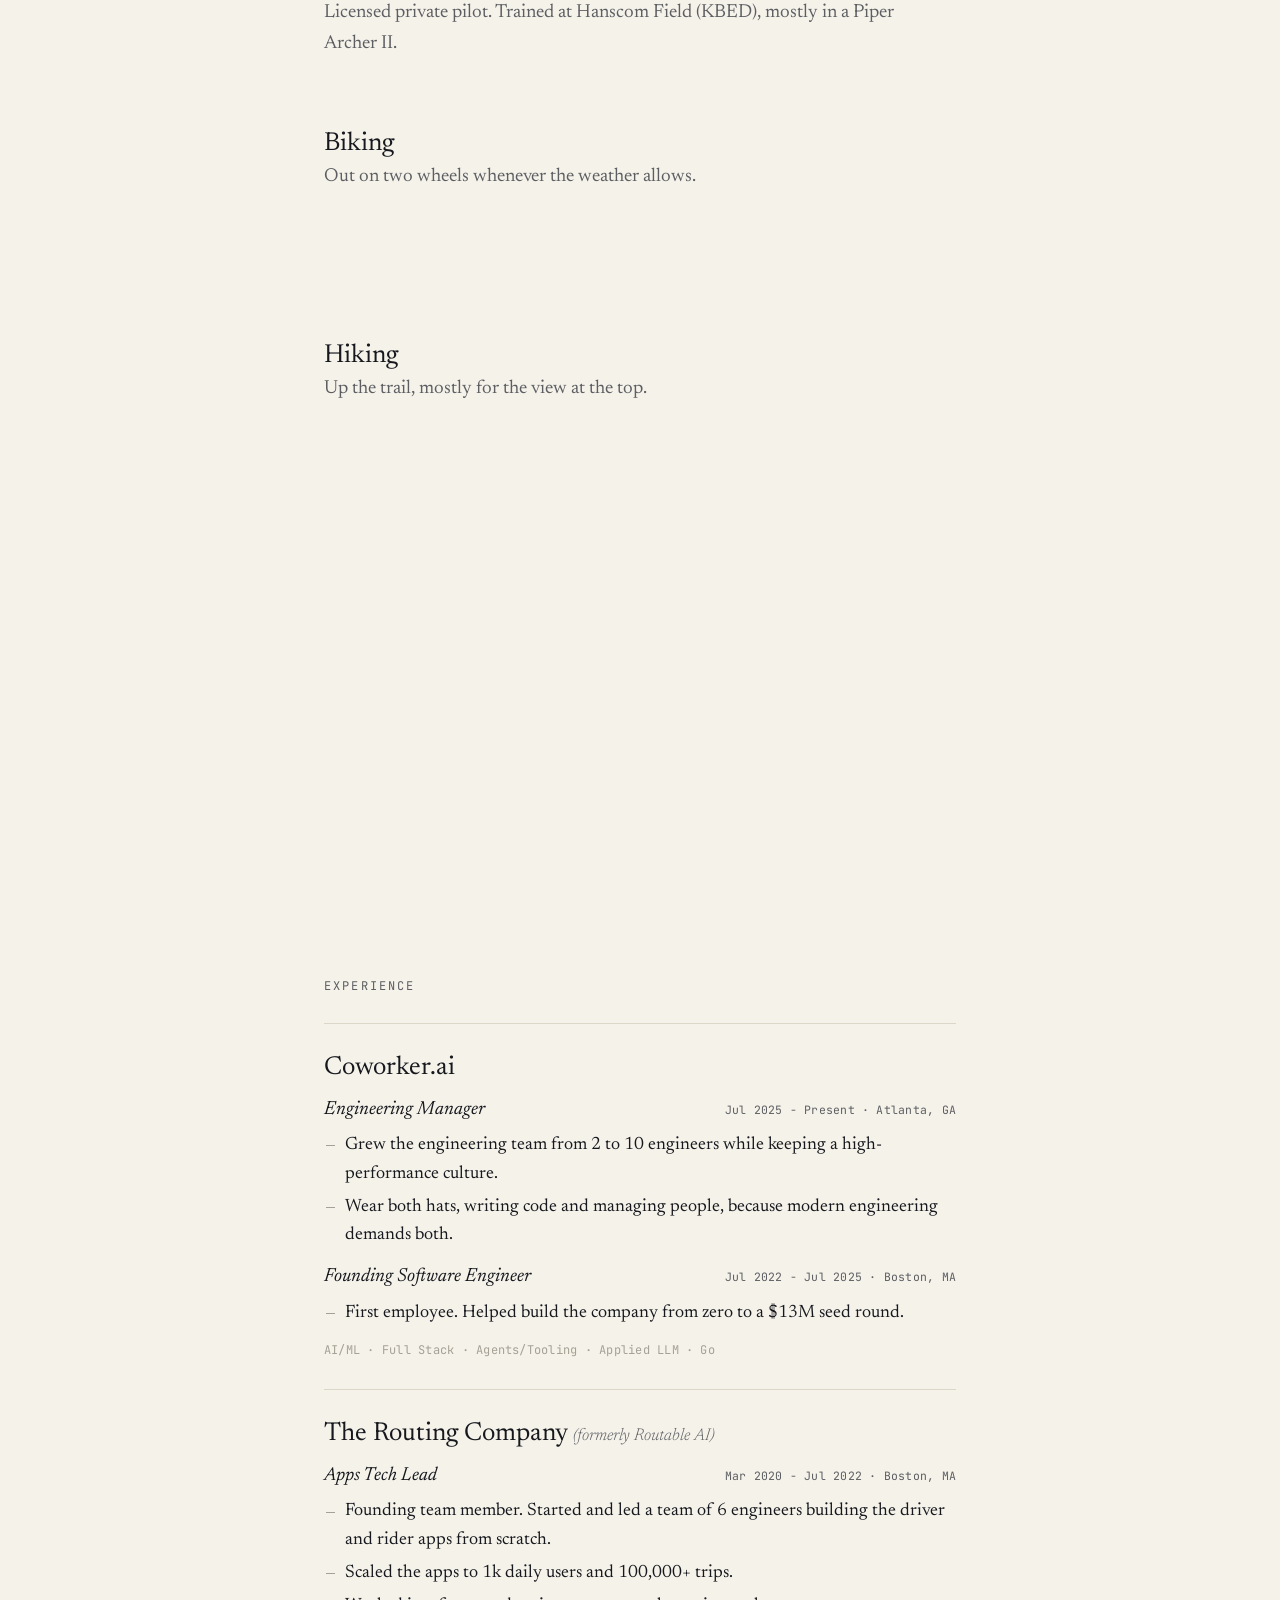
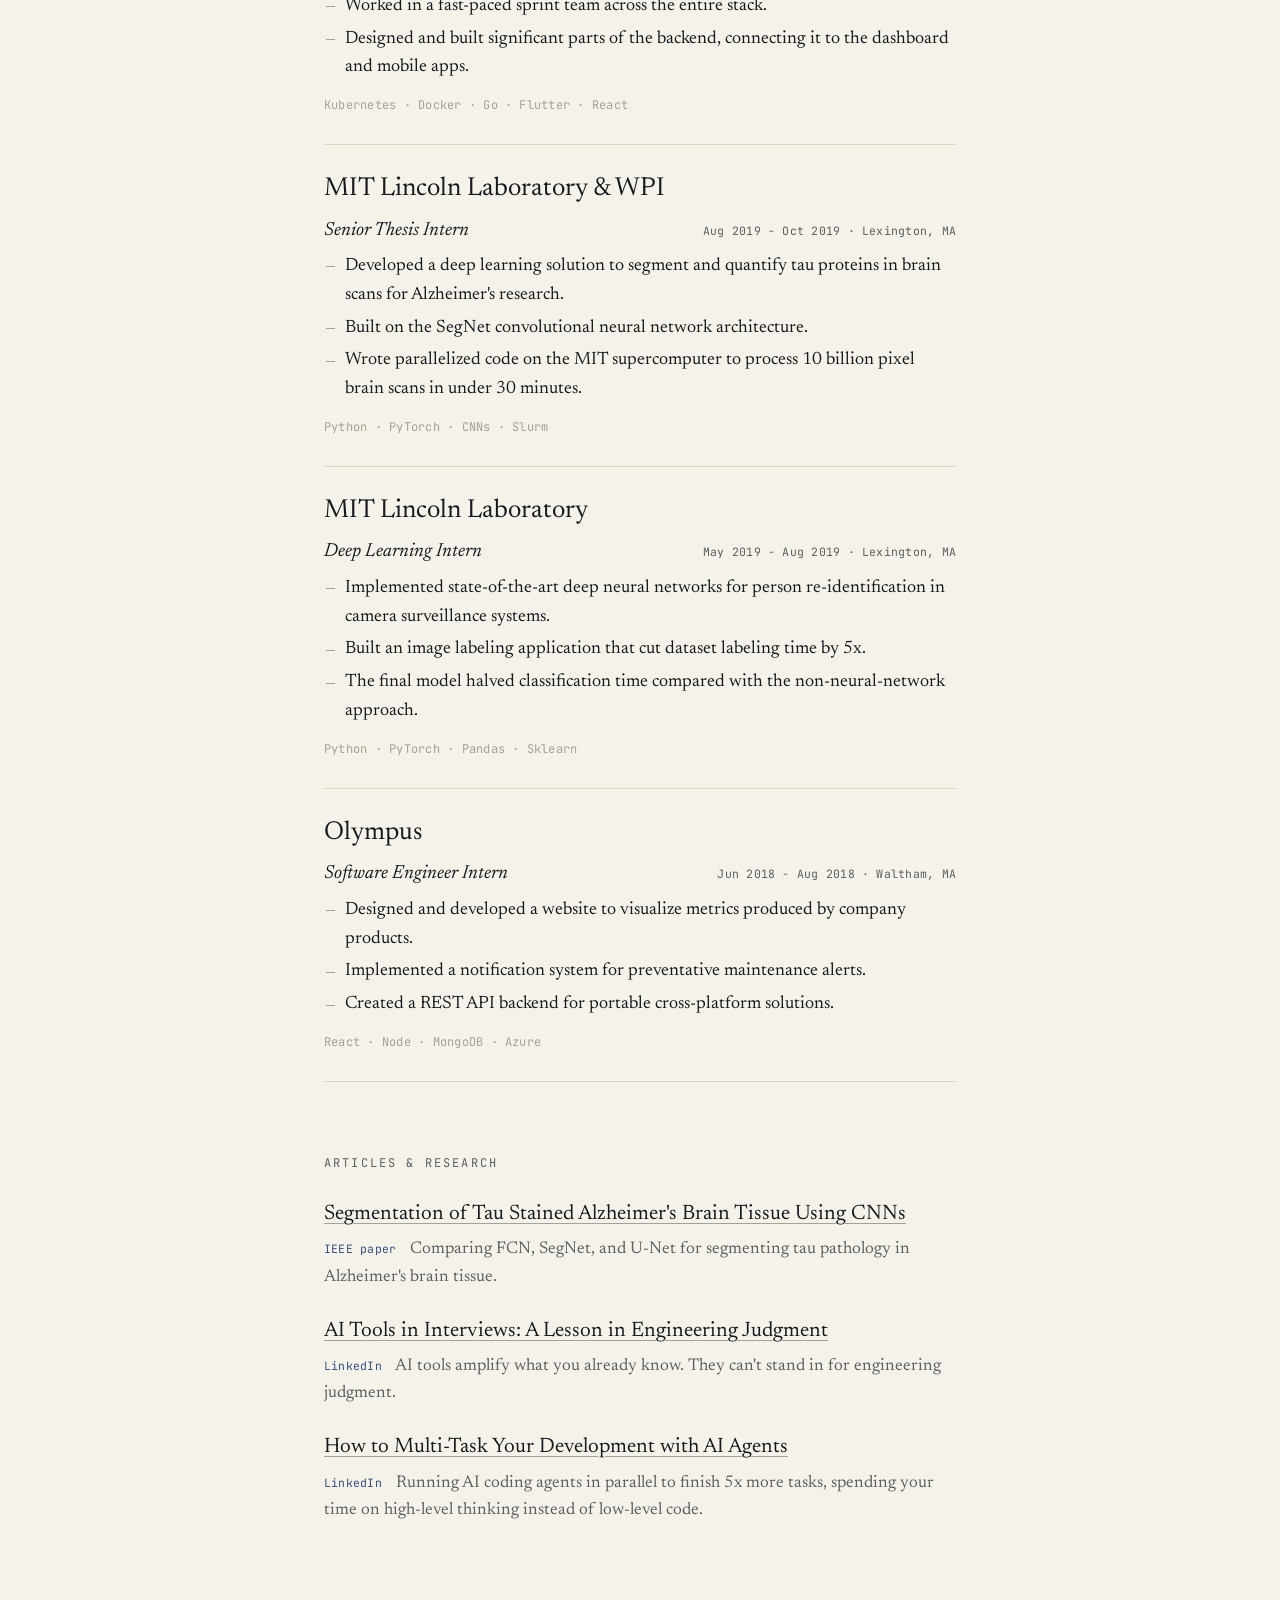
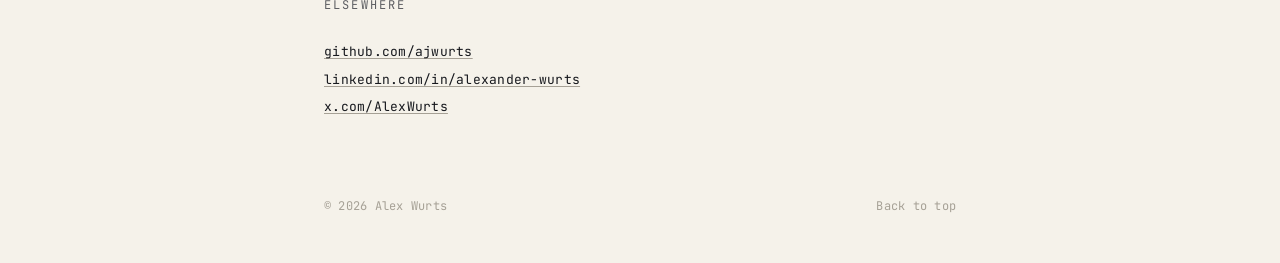
==== commit bbd95b87: "Redesign: signature hero, scroll-drawn ink line, labs Real one-stroke signature replayed at pen spee" ====
--- a/index.html
+++ b/index.html
@@ -1,285 +1,213 @@
 <!DOCTYPE html>
 <html lang="en">
-
 <head>
-    <meta charset="UTF-8">
-    <meta name="viewport" content="width=device-width, initial-scale=1.0">
-    <link rel="icon" href="/favicon.ico"/>
-    <link href="https://fonts.googleapis.com/css2?family=Inter:wght@400;500;600;700;800&display=swap" rel="stylesheet">
-    <!-- Global site tag (gtag.js) - Google Analytics -->
-    <script async src="https://www.googletagmanager.com/gtag/js?id=UA-151866338-3"></script>
-    <script>
-        window.dataLayer = window.dataLayer || [];
-        function gtag() { dataLayer.push(arguments); }
-        gtag('js', new Date());
-        gtag('config', 'UA-151866338-3');
-    </script>
-    <link rel='stylesheet' type='text/css' href='new_page.css'/>
-    <title>Alex Wurts - Software Engineer</title>
+  <meta charset="UTF-8">
+  <meta name="viewport" content="width=device-width, initial-scale=1">
+  <title>Alexander Wurts</title>
+  <meta name="description" content="Alexander Wurts: Engineering Manager at Coworker.ai, software engineer, and licensed private pilot.">
+  <meta name="color-scheme" content="light dark">
+  <link rel="icon" href="/favicon.ico">
+  <link rel="preconnect" href="https://fonts.googleapis.com">
+  <link rel="preconnect" href="https://fonts.gstatic.com" crossorigin>
+  <link href="https://fonts.googleapis.com/css2?family=JetBrains+Mono:wght@400;500&family=Newsreader:ital,opsz,wght@0,6..72,300;0,6..72,400;0,6..72,500;1,6..72,300;1,6..72,400&display=swap" rel="stylesheet">
+  <link rel="stylesheet" href="assets/site.css">
 </head>
-
 <body>
-    <!-- Navigation -->
-    <nav class="navbar">
-        <div class="nav-content">
-            <a href="#top" class="nav-logo">Alex Wurts</a>
-            <div class="nav-links">
-                <a href="#articles" class="nav-link">Articles</a>
-                <a href="#experience" class="nav-link">Experience</a>
-                <a href="#about" class="nav-link">About</a>
-                <a href="https://github.com/ajwurts/" target="_blank" class="nav-link nav-icon" aria-label="GitHub">
-                    <svg width="20" height="20" viewBox="0 0 24 24" fill="currentColor"><path d="M12 0c-6.626 0-12 5.373-12 12 0 5.302 3.438 9.8 8.207 11.387.599.111.793-.261.793-.577v-2.234c-3.338.726-4.033-1.416-4.033-1.416-.546-1.387-1.333-1.756-1.333-1.756-1.089-.745.083-.729.083-.729 1.205.084 1.839 1.237 1.839 1.237 1.07 1.834 2.807 1.304 3.492.997.107-.775.418-1.305.762-1.604-2.665-.305-5.467-1.334-5.467-5.931 0-1.311.469-2.381 1.236-3.221-.124-.303-.535-1.524.117-3.176 0 0 1.008-.322 3.301 1.23.957-.266 1.983-.399 3.003-.404 1.02.005 2.047.138 3.006.404 2.291-1.552 3.297-1.23 3.297-1.23.653 1.653.242 2.874.118 3.176.77.84 1.235 1.911 1.235 3.221 0 4.609-2.807 5.624-5.479 5.921.43.372.823 1.102.823 2.222v3.293c0 .319.192.694.801.576 4.765-1.589 8.199-6.086 8.199-11.386 0-6.627-5.373-12-12-12z"/></svg>
-                </a>
-                <a href="https://linkedin.com/in/alexwurts" target="_blank" class="nav-link nav-icon" aria-label="LinkedIn">
-                    <svg width="20" height="20" viewBox="0 0 24 24" fill="currentColor"><path d="M19 0h-14c-2.761 0-5 2.239-5 5v14c0 2.761 2.239 5 5 5h14c2.762 0 5-2.239 5-5v-14c0-2.761-2.238-5-5-5zm-11 19h-3v-11h3v11zm-1.5-12.268c-.966 0-1.75-.79-1.75-1.764s.784-1.764 1.75-1.764 1.75.79 1.75 1.764-.783 1.764-1.75 1.764zm13.5 12.268h-3v-5.604c0-3.368-4-3.113-4 0v5.604h-3v-11h3v1.765c1.396-2.586 7-2.777 7 2.476v6.759z"/></svg>
-                </a>
-                <a href="https://x.com/AlexWurts" target="_blank" class="nav-link nav-icon" aria-label="X">
-                    <svg width="20" height="20" viewBox="0 0 24 24" fill="currentColor"><path d="M18.244 2.25h3.308l-7.227 8.26 8.502 11.24H16.17l-5.214-6.817L4.99 21.75H1.68l7.73-8.835L1.254 2.25H8.08l4.713 6.231zm-1.161 17.52h1.833L7.084 4.126H5.117z"/></svg>
-                </a>
-            </div>
-        </div>
-    </nav>
-
-    <!-- Hero Section -->
-    <section id="top" class="hero">
-        <div class="hero-content">
-            <h1 class="hero-title">Alex Wurts</h1>
-            <p class="hero-subtitle">Engineering at <span class="highlight">Coworker.ai</span></p>
-            <p class="hero-tagline">Building AI-powered products that transform how work is done</p>
-            <div class="hero-cta">
-                <a href="#experience" class="btn btn-primary">View My Work</a>
-                <a href="https://www.linkedin.com/in/alexander-wurts/" target="_blank" class="btn btn-secondary">Connect on LinkedIn</a>
-            </div>
-        </div>
-    </section>
-
-    <!-- About Section -->
-    <section id="about" class="section section-alt">
-        <div class="container">
-            <h2 class="section-title">About Me</h2>
-            <div class="about-content">
-                <img src="./propic.png" alt="Alex Wurts" class="about-image">
-                <div class="about-text">
-                    <p>I'm a software engineer with a passion for building products that make a real impact. With a background in Computer Science and Data Science from Worcester Polytechnic Institute, I've worked across the full stack—from deep learning models to mobile apps to scalable backend systems.</p>
-                    <p>Currently, I'm helping build the future of AI-powered productivity tools at Coworker.ai. Previously, I led mobile development at The Routing Company, scaling transit apps from zero to 100k+ trips.</p>
-                    <p>Outside of coding, I'm a licensed private pilot who trained at Hanscom Airport. I believe the best engineers are also lifelong learners, and I try to share what I learn through articles and tutorials.</p>
-                </div>
-            </div>
-        </div>
-    </section>
-
-    <!-- Articles & Content Section -->
-    <section id="articles" class="section">
-        <div class="container">
-            <h2 class="section-title">Articles & Research</h2>
-            <div class="articles-grid">
-                <!-- Research Paper -->
-                <a href="https://ieeexplore.ieee.org/document/9175832" target="_blank" class="article-card featured">
-                    <span class="article-tag">IEEE Research Paper</span>
-                    <h3 class="article-title">Segmentation of Tau Stained Alzheimer's Brain Tissue Using CNNs</h3>
-                    <p class="article-description">Comparing FCN, SegNet, and U-Net architectures for segmenting tau pathology in Alzheimer's disease brain tissue samples.</p>
-                    <span class="article-link">Read Paper →</span>
-                </a>
-
-                <!-- LinkedIn Posts -->
-                <a href="https://www.linkedin.com/posts/alexander-wurts_i-recently-conducted-a-technical-interview-activity-7335774191511617538-n9y8" target="_blank" class="article-card">
-                    <span class="article-tag">LinkedIn</span>
-                    <h3 class="article-title">AI Tools in Interviews: A Lesson in Engineering Judgment</h3>
-                    <p class="article-description">Why AI tools amplify what you already know, but can't substitute for genuine engineering judgment and problem-solving skills.</p>
-                    <span class="article-link">Read Post →</span>
-                </a>
-
-                <a href="https://www.linkedin.com/posts/alexander-wurts_why-you-need-to-multi-task-your-development-activity-7333995647764754432-Nn-Q" target="_blank" class="article-card">
-                    <span class="article-tag">LinkedIn</span>
-                    <h3 class="article-title">How to Multi-Task Your Development with AI Agents</h3>
-                    <p class="article-description">A parallel development approach using AI coding agents to accomplish 5x more tasks by focusing on high-level thinking instead of low-level code.</p>
-                    <span class="article-link">Read Post →</span>
-                </a>
-            </div>
-        </div>
-    </section>
-
-    <!-- Experience Section -->
-    <section id="experience" class="section section-alt">
-        <div class="container">
-            <h2 class="section-title">Experience</h2>
-
-            <!-- Coworker.ai - Engineering Manager -->
-            <div class="experience-card featured">
-                <div class="experience-header">
-                    <div class="experience-title-group">
-                        <h3 class="experience-title">Engineering Manager</h3>
-                        <span class="experience-company">Coworker.ai</span>
-                    </div>
-                    <div class="experience-meta">
-                        <span class="experience-date">Jul 2025 - Present</span>
-                        <span class="experience-location">Boston, MA</span>
-                    </div>
-                </div>
-                <div class="experience-content">
-                    <ul class="experience-list">
-                        <li>Grew engineering team from 2 to 10 engineers while maintaining a high-performance culture</li>
-                        <li>Wear both hats: writing code and managing people, because modern engineering demands both</li>
-                    </ul>
-                    <div class="tech-stack">
-                        <span class="tech-tag">AI/ML</span>
-                        <span class="tech-tag">Full Stack</span>
-                        <span class="tech-tag">Agents/Tooling</span>
-                        <span class="tech-tag">Applied LLM</span>
-                        <span class="tech-tag">GoLang</span>
-                    </div>
-                </div>
-            </div>
-
-            <!-- Coworker.ai - Senior Software Engineer -->
-            <div class="experience-card featured">
-                <div class="experience-header">
-                    <div class="experience-title-group">
-                        <h3 class="experience-title">Founding Software Engineer</h3>
-                        <span class="experience-company">Coworker.ai</span>
-                    </div>
-                    <div class="experience-meta">
-                        <span class="experience-date">Jul 2022 - Jul 2025</span>
-                        <span class="experience-location">Boston, MA</span>
-                    </div>
-                </div>
-                <div class="experience-content">
-                    <ul class="experience-list">
-                        <li>First employee—helped build the company from zero to a $13M seed round</li>
-                    </ul>
-                    <div class="tech-stack">
-                        <span class="tech-tag">AI/ML</span>
-                        <span class="tech-tag">Full Stack</span>
-                        <span class="tech-tag">Agents/Tooling</span>
-                        <span class="tech-tag">Applied LLM</span>
-                        <span class="tech-tag">GoLang</span>
-                    </div>
-                </div>
-            </div>
-
-            <!-- The Routing Company -->
-            <div class="experience-card">
-                <div class="experience-header">
-                    <div class="experience-title-group">
-                        <h3 class="experience-title">Apps Tech Lead</h3>
-                        <span class="experience-company">The Routing Company (formerly Routable AI)</span>
-                    </div>
-                    <div class="experience-meta">
-                        <span class="experience-date">Mar 2020 - Jul 2022</span>
-                        <span class="experience-location">Boston, MA</span>
-                    </div>
-                </div>
-                <div class="experience-content">
-                    <ul class="experience-list">
-                        <li>Founding team member that started and led a team of 6 engineers to build driver and rider apps from scratch</li>
-                        <li>Scaled apps to 1k daily users and serviced 100,000+ trips</li>
-                        <li>Worked in a fast-paced sprint team environment across the entire stack</li>
-                        <li>Designed and developed significant portions of the company's backend codebase, connecting them to the dashboard and mobile applications</li>
-                    </ul>
-                    <div class="tech-stack">
-                        <span class="tech-tag">Kubernetes</span>
-                        <span class="tech-tag">Docker</span>
-                        <span class="tech-tag">Go</span>
-                        <span class="tech-tag">Flutter</span>
-                        <span class="tech-tag">React</span>
-                    </div>
-                </div>
-            </div>
-
-            <!-- MIT Lincoln Lab - Senior Thesis -->
-            <div class="experience-card">
-                <div class="experience-header">
-                    <div class="experience-title-group">
-                        <h3 class="experience-title">Senior Thesis Intern</h3>
-                        <span class="experience-company">MIT Lincoln Laboratory & WPI</span>
-                    </div>
-                    <div class="experience-meta">
-                        <span class="experience-date">Aug 2019 - Oct 2019</span>
-                        <span class="experience-location">Lexington, MA</span>
-                    </div>
-                </div>
-                <div class="experience-content">
-                    <ul class="experience-list">
-                        <li>Developed a Deep Learning solution to segment and quantify tau proteins in brain scans for Alzheimer's research</li>
-                        <li>Built using the SegNet Convolutional Neural Network architecture</li>
-                        <li>Wrote parallelized code on MIT supercomputer to process 10 billion pixel brain scans in under 30 minutes</li>
-                    </ul>
-                    <div class="tech-stack">
-                        <span class="tech-tag">Python</span>
-                        <span class="tech-tag">PyTorch</span>
-                        <span class="tech-tag">CNNs</span>
-                        <span class="tech-tag">Slurm</span>
-                    </div>
-                </div>
-            </div>
-
-            <!-- MIT Lincoln Lab - Deep Learning -->
-            <div class="experience-card">
-                <div class="experience-header">
-                    <div class="experience-title-group">
-                        <h3 class="experience-title">Deep Learning Intern</h3>
-                        <span class="experience-company">MIT Lincoln Laboratory</span>
-                    </div>
-                    <div class="experience-meta">
-                        <span class="experience-date">May 2019 - Aug 2019</span>
-                        <span class="experience-location">Lexington, MA</span>
-                    </div>
-                </div>
-                <div class="experience-content">
-                    <ul class="experience-list">
-                        <li>Implemented state-of-art deep neural networks for person re-identification in camera surveillance systems</li>
-                        <li>Developed innovative image labeling application that reduced dataset labeling time by 5x</li>
-                        <li>Final model reduced classification time by 2x over non-neural network approach</li>
-                    </ul>
-                    <div class="tech-stack">
-                        <span class="tech-tag">Python</span>
-                        <span class="tech-tag">PyTorch</span>
-                        <span class="tech-tag">Pandas</span>
-                        <span class="tech-tag">Sklearn</span>
-                    </div>
-                </div>
-            </div>
-
-            <!-- Olympus -->
-            <div class="experience-card">
-                <div class="experience-header">
-                    <div class="experience-title-group">
-                        <h3 class="experience-title">Software Engineer Intern</h3>
-                        <span class="experience-company">Olympus</span>
-                    </div>
-                    <div class="experience-meta">
-                        <span class="experience-date">Jun 2018 - Aug 2018</span>
-                        <span class="experience-location">Waltham, MA</span>
-                    </div>
-                </div>
-                <div class="experience-content">
-                    <ul class="experience-list">
-                        <li>Designed and developed a website to visualize metrics produced by company products</li>
-                        <li>Implemented notification system for preventative maintenance alerts</li>
-                        <li>Created a REST API backend for portable cross-platform solutions</li>
-                    </ul>
-                    <div class="tech-stack">
-                        <span class="tech-tag">React</span>
-                        <span class="tech-tag">Node</span>
-                        <span class="tech-tag">MongoDB</span>
-                        <span class="tech-tag">Azure</span>
-                    </div>
-                </div>
-            </div>
-        </div>
-    </section>
-
-    <!-- Footer -->
-    <footer class="footer">
-        <div class="container">
-            <div class="footer-content">
-                <p>&copy; 2024 Alex Wurts</p>
-                <div class="footer-links">
-                    <a href="https://github.com/ajwurts/" target="_blank">GitHub</a>
-                    <a href="https://linkedin.com/in/alexwurts" target="_blank">LinkedIn</a>
-                </div>
-            </div>
-        </div>
-    </footer>
+  <nav class="corner" aria-label="Links">
+    <a href="#resume">Resume</a>
+    <a href="https://github.com/ajwurts/" target="_blank" rel="noopener">GitHub</a>
+    <a href="https://www.linkedin.com/in/alexander-wurts/" target="_blank" rel="noopener">LinkedIn</a>
+    <a href="https://x.com/AlexWurts" target="_blank" rel="noopener">X</a>
+  </nav>
+
+  <!-- the one ink line that runs from the signature down the page -->
+  <svg class="trail" id="trail" aria-hidden="true"></svg>
+
+  <header class="hero" id="top">
+    <h1 class="visually-hidden">Alexander Wurts</h1>
+    <svg class="signature" id="signature" role="img" aria-label="Alex Wurts signature"></svg>
+    <div class="caption">
+      <p class="mono">Alexander Wurts</p>
+      <p class="lede">Engineering Manager at Coworker.ai. Private pilot.</p>
+    </div>
+    <p class="cue mono" id="cue" aria-hidden="true">scroll</p>
+  </header>
+
+  <main>
+    <section class="col intro" aria-labelledby="about-h">
+      <h2 class="label mono" id="about-h">About</h2>
+      <p>I'm a software engineer who likes building products that make a real impact. I studied Computer Science and Data Science at Worcester Polytechnic Institute, and I've worked across the stack: deep learning models, mobile apps, and scalable backend systems.</p>
+      <p>Today I lead engineering at Coworker.ai, where I still write code. Before that I led mobile development at The Routing Company, taking transit apps from zero to 100,000+ trips.</p>
+    </section>
+
+    <section class="col fun" id="fun" aria-labelledby="fun-h">
+      <h2 class="label mono" id="fun-h">Off the clock</h2>
+      <ul class="fun-list">
+        <li class="fun-item">
+          <svg class="doodle color" data-doodle="plane" viewBox="-2 20 250 90" data-draw="2.8" aria-hidden="true">
+            <path data-in d="M-2 96 C 2 86, 5 79, 8.1 73.4"/>
+            <g class="wash"><path fill-rule="evenodd" style="fill:var(--plane-body)" d="M94.018 51.7816L159.48 39.1594C160.737 39.175 161.84 39.1576 162.872 39.1414C165.727 39.0964 168.042 39.0599 171.592 39.7542L183.208 53.2088C187.19 53.8352 195.406 50.0331 195.406 50.0331C196.434 50.6307 197.024 50.9938 197.024 50.9938L199.422 64.3162L201.819 77.6386L183.733 79.8878L155.06 82.2946L154.999 81.5687C154.999 81.5687 169.108 79.7788 175.202 78.4108C181.297 77.0428 186.21 74.5628 186.21 74.5628L186.088 73.111L177.377 73.8422L176.859 67.6721L167.567 57.1214C167.567 57.1214 166.942 56.8958 166.063 56.6231C165.829 56.5505 165.577 56.4744 165.313 56.3985L174.18 55.9138C174.809 55.8794 175.421 55.6955 175.965 55.3773C177.001 54.771 177.265 53.3895 176.524 52.4441L170.42 44.6531C169.995 44.1106 169.321 43.8252 168.635 43.8977L155.018 45.3394C153.936 45.4539 153.145 46.4118 153.236 47.4956L153.97 56.2418C152.559 56.4773 151.106 56.7677 149.655 57.0912L148.959 48.7992C148.861 47.6346 147.79 46.8016 146.637 46.9937L132.933 49.2784C131.906 49.4496 131.182 50.3806 131.269 51.4184L131.831 58.114C131.923 59.2147 132.891 60.0321 133.991 59.9397L140.998 59.3516C136.51 60.6694 133.239 61.8304 133.239 61.8304L125.382 72.7241L126.598 82.8562L29.9264 80.7365L29.0638 72.705C34.7267 71.6333 34.2156 70.8733 34.2156 70.8733C34.2156 70.8733 35.0425 69.6411 28.7608 69.8833L28.2535 65.1602L94.018 51.7816ZM113.329 55.4101C113.244 54.4027 113.925 53.4906 114.914 53.2848L125.698 51.0416C126.873 50.7971 127.998 51.636 128.098 52.8324L128.557 58.3034C128.653 59.4367 127.785 60.4211 126.649 60.4689L115.716 60.9294C114.644 60.9746 113.728 60.1669 113.638 59.0985L113.329 55.4101Z"/><path style="fill:var(--plane-body)" d="M197.024 50.9938L230.69 51.4575L230.903 53.9981C230.903 53.9981 229.375 54.7531 228.847 55.6327C228.847 55.6327 229.053 58.2823 229.195 59.9791C229.446 62.9686 231.726 63.7977 231.726 63.7977C231.726 63.7977 229.556 68.1951 227.525 70.3639C225.495 72.5326 221.327 74.9047 221.327 74.9047L212.296 76.1704L209.406 76.5754L201.819 77.6386L199.422 64.3162L197.024 50.9938Z"/><path style="fill:var(--plane-body)" d="M167.567 57.1214L176.859 67.6721C176.859 67.6721 167.474 70.7079 158.925 71.736C151.006 72.6885 134.91 73.0208 134.91 73.0208L138.443 62.8556C138.443 62.8556 146.749 63.2257 151.963 62.8173C157.398 62.3915 163.154 61.1469 165.603 59.8448C166.761 59.2292 167.567 57.1214 167.567 57.1214Z"/><path style="fill:var(--plane-body)" d="M176.859 67.6721L177.377 73.8422L154.755 78.6651L147.83 78.8992L147.466 78.9115L135.397 78.828L134.91 73.0208C134.91 73.0208 151.006 72.6885 158.925 71.736C167.474 70.7079 176.859 67.6721 176.859 67.6721Z"/><path style="fill:var(--plane-body)" d="M125.382 72.7241L134.91 73.0208L135.397 78.828L135.736 82.8635L126.598 82.8562L125.382 72.7241Z"/><path style="fill:var(--plane-body)" d="M133.239 61.8304L138.443 62.8556L134.91 73.0208L125.382 72.7241L133.239 61.8304Z"/><path style="fill:var(--plane-body)" d="M165.603 59.8448C163.154 61.1469 157.398 62.3915 151.963 62.8173C146.749 63.2257 138.443 62.8556 138.443 62.8556L133.239 61.8304C133.239 61.8304 136.51 60.6694 140.998 59.3516C143.607 58.5854 146.627 57.7662 149.655 57.0912C151.106 56.7677 152.559 56.4773 153.97 56.2418C157.143 55.7121 160.099 55.46 162.334 55.7332C163.245 55.8446 164.353 56.1212 165.313 56.3985C165.577 56.4744 165.829 56.5505 166.063 56.6231C166.942 56.8958 167.567 57.1214 167.567 57.1214C167.567 57.1214 166.761 59.2292 165.603 59.8448Z"/><path style="fill:var(--plane-body)" d="M186.088 73.111L186.21 74.5628C186.21 74.5628 181.297 77.0428 175.202 78.4108C169.108 79.7788 154.999 81.5687 154.999 81.5687L154.755 78.6651L177.377 73.8422L186.088 73.111Z"/><path style="fill:var(--plane-body)" d="M149.466 85.3227L148.164 82.8734L147.83 78.8992L154.755 78.6651L154.999 81.5687L155.06 82.2946L155.304 85.1982L149.466 85.3227Z"/><path style="fill:var(--plane-body)" d="M148.164 82.8734L135.736 82.8635L135.397 78.828L147.466 78.9115L147.83 78.8992L148.164 82.8734Z"/><path style="fill:var(--plane-body)" d="M39.342 44.8576C39.342 44.8576 51.8703 54.7712 66.3882 53.5526L87.0762 51.816L94.018 51.7816L28.2535 65.1602L26.8245 65.5543L14.274 29.2491L22.5127 27.2481L39.342 44.8576Z"/><path style="fill:var(--plane-body)" d="M16.8219 68.3128L4.01581 31.7407L14.274 29.2491L26.8245 65.5543L16.8219 68.3128Z"/><path style="fill:var(--plane-body)" d="M2.3995 27.1248L20.9098 25.571L22.5127 27.2481L14.274 29.2491L4.01581 31.7407L2.3995 27.1248Z"/><path style="fill:var(--plane-body)" d="M8.11382 73.4298C8.11382 73.4298 11.8968 72.3843 16.1074 71.4908C18.2702 71.0318 20.5458 70.613 22.4794 70.3964C25.1169 70.1011 27.1675 69.9448 28.7608 69.8833C35.0425 69.6411 34.2156 70.8733 34.2156 70.8733C34.2156 70.8733 34.7267 71.6333 29.0638 72.705C27.4871 73.0034 25.4318 73.3259 22.7536 73.663C20.8007 73.9087 18.4576 73.9576 16.2243 73.9161C11.9698 73.8371 8.11382 73.4298 8.11382 73.4298Z"/><path style="fill:var(--plane-body)" d="M29.9264 80.7365L19.9745 79.7443C19.9745 79.7443 16.9678 78.2164 16.2243 73.9161C18.4576 73.9576 20.8007 73.9087 22.7536 73.663C25.4318 73.3259 27.4871 73.0034 29.0638 72.705L29.9264 80.7365Z"/><path style="fill:var(--plane-body)" d="M26.8245 65.5543L28.2535 65.1602L28.7608 69.8833C27.1675 69.9448 25.1169 70.1011 22.4794 70.3964C20.5458 70.613 18.2702 71.0318 16.1074 71.4908C16.2669 69.9928 16.8219 68.3128 16.8219 68.3128L26.8245 65.5543Z"/><path style="fill:var(--plane-body)" d="M241.431 57.5004C242.232 59.2608 231.726 63.7977 231.726 63.7977L231.39 59.8053L230.903 53.9981L230.69 51.4575C230.69 51.4575 239.19 52.5715 241.431 57.5004Z"/><path style="fill:var(--plane-body)" d="M209.406 76.5754L212.296 76.1704L213.011 81.4508L213.256 83.2577L211.261 85.6182L208.236 84.4102L210.563 81.6563L209.406 76.5754Z"/><path style="fill:var(--plane-body)" d="M213.256 83.2577L214.969 85.307L212.214 86.0865L211.261 85.6182L213.256 83.2577Z"/><path style="fill:var(--plane-navy)" d="M228.613 59.0245L229.217 61.9844L176.438 66.4146L173.957 63.6123L228.613 59.0245Z"/><path style="fill:var(--plane-navy)" d="M126.225 70.6294L128.557 67.4231L89.6023 70.6929L77.1462 71.7385C76.097 71.6961 75.2924 71.0976 75.0696 70.9093C69.5879 66.2766 70.5745 53.2233 70.5745 53.2233C70.5745 53.2233 63.9812 53.9209 60.0694 53.6033C57.2828 53.3771 53.425 52.154 53.425 52.154C53.425 52.154 52.6678 65.7317 57.589 71.8748C59.0591 73.7099 61.9514 76.0245 61.9514 76.0245L126.225 70.6294Z"/><path style="fill:var(--plane-maroon)" d="M172.061 60.7609L227.938 56.0707L228.105 58.0637L173.723 62.6284L172.061 60.7609Z"/><path style="fill:var(--plane-maroon)" d="M128.655 66.4114L92.3077 69.4624L78.3537 70.6336C77.5299 70.7028 76.71 70.4326 76.1388 69.835C75.5345 69.2026 74.7689 68.3216 74.2788 67.4634C71.6571 62.8727 72.1113 53.5961 72.1113 53.5961L89.55 52.1323C89.55 52.1323 89.4764 60.9518 93.0868 64.3794C94.5028 65.7238 97.3237 67.0343 97.3237 67.0343L130.208 64.274L128.655 66.4114Z"/><path style="stroke:var(--plane-maroon);stroke-width:1" d="M92.3077 69.4624L92.1404 67.4694L97.3237 67.0343M92.3077 69.4624L128.655 66.4114L130.208 64.274L97.3237 67.0343M92.3077 69.4624L78.3537 70.6336C77.5299 70.7028 76.71 70.4326 76.1388 69.835C75.5345 69.2026 74.7689 68.3216 74.2788 67.4634C71.6571 62.8727 72.1113 53.5961 72.1113 53.5961L89.55 52.1323C89.55 52.1323 89.4764 60.9518 93.0868 64.3794C94.5028 65.7238 97.3237 67.0343 97.3237 67.0343M227.938 56.0707L172.061 60.7609L173.723 62.6284L228.105 58.0637L227.938 56.0707Z"/><path style="fill:var(--plane-navy)" d="M228.614 59.0245L229.217 61.9844L176.438 66.4146L173.957 63.6123L228.614 59.0245Z"/><path style="fill:var(--plane-navy)" d="M126.225 70.6294L128.557 67.4231L89.6025 70.6929L77.1464 71.7385C76.0971 71.6961 75.2926 71.0976 75.0697 70.9093C69.5881 66.2766 70.5746 53.2233 70.5746 53.2233C70.5746 53.2233 63.9814 53.9209 60.0695 53.6033C57.283 53.3771 53.4251 52.154 53.4251 52.154C53.4251 52.154 52.6679 65.7317 57.5891 71.8748C59.0592 73.7099 61.9515 76.0245 61.9515 76.0245L126.225 70.6294Z"/><path style="fill:var(--plane-prop)" d="M235.54 55.501L232.55 55.752C232.55 55.752 232.351 48.4297 232.538 43.6532C232.725 38.8767 233.507 31.2902 233.507 31.2902C233.507 31.2902 235.165 41.6976 235.447 48.4266C235.563 51.1871 235.54 55.501 235.54 55.501Z"/><path style="fill:var(--plane-prop)" d="M236.026 59.8268L233.027 59.7318C233.027 59.7318 233.21 67.0545 233.645 71.8148C234.08 76.5751 235.256 84.1106 235.256 84.1106C235.256 84.1106 236.37 73.631 236.302 66.8964C236.274 64.1336 236.026 59.8268 236.026 59.8268Z"/><circle cx="152.457" cy="92.2549" r="7.5" style="fill:var(--plane-tire)"/><circle cx="152.457" cy="92.2549" r="2.5" style="fill:var(--plane-hub)"/><circle cx="215.489" cy="92.2503" r="7.5" style="fill:var(--plane-tire)"/><circle cx="215.489" cy="92.2503" r="2.5" style="fill:var(--plane-hub)"/></g>
+            <g class="ink"><path d="M4.01581 31.7407L2.3995 27.1248L20.9098 25.571L22.5127 27.2481L39.342 44.8576C39.342 44.8576 51.8703 54.7712 66.3882 53.5526"/><path d="M4.01581 31.7407L14.274 29.2491L22.5127 27.2481"/><path d="M14.274 29.2491L26.8245 65.5543"/><path d="M16.1074 71.4908C11.8968 72.3843 8.11382 73.4298 8.11382 73.4298C8.11382 73.4298 11.9698 73.8371 16.2243 73.9161"/><path d="M16.1074 71.4908C18.2702 71.0318 20.5458 70.613 22.4794 70.3964C25.1168 70.1011 27.1675 69.9448 28.7608 69.8833"/><path d="M16.2243 73.9161C18.4576 73.9576 20.8007 73.9087 22.7536 73.663C25.4318 73.3259 27.4871 73.0034 29.0638 72.705"/><path d="M16.8219 68.3128L4.01581 31.7407"/><path d="M16.8219 68.3128L26.8245 65.5543"/><path d="M16.8219 68.3128C16.8219 68.3128 16.2669 69.9928 16.1074 71.4908"/><path d="M26.8245 65.5543L28.2535 65.1602L94.018 51.7816"/><path d="M28.2535 65.1602L28.7608 69.8833"/><path d="M28.7608 69.8833C35.0424 69.6411 34.2156 70.8733 34.2156 70.8733C34.2156 70.8733 34.7267 71.6333 29.0638 72.705"/><path d="M29.9264 80.7365L29.0638 72.705"/><path d="M33.7928 63.9843L159.648 38.9559"/><path d="M66.3882 53.5526L87.0762 51.816"/><path d="M94.018 51.7816L87.0762 51.816C87.0762 51.816 74.4674 52.8744 66.3882 53.5526"/><path d="M94.018 51.7816L159.48 39.1594C160.737 39.175 161.84 39.1576 162.872 39.1414C165.727 39.0964 168.042 39.0599 171.592 39.7542"/><path d="M113.638 59.0985L113.329 55.4101C113.244 54.4027 113.925 53.4906 114.914 53.2848L125.698 51.0416C126.873 50.7971 127.998 51.636 128.098 52.8324L128.557 58.3034C128.653 59.4367 127.785 60.4211 126.649 60.4689L115.716 60.9294C114.644 60.9746 113.728 60.1669 113.638 59.0985Z"/><path d="M133.239 61.8304L138.443 62.8556"/><path d="M134.91 73.0208L125.382 72.7241"/><path d="M134.91 73.0208L135.397 78.828"/><path d="M135.397 78.828L147.466 78.9115L147.83 78.8992"/><path d="M135.736 82.8635L126.598 82.8562L29.9264 80.7365L19.9745 79.7443C19.9745 79.7443 16.9678 78.2164 16.2243 73.9161"/><path d="M135.736 82.8635L135.397 78.828"/><path d="M138.443 62.8556L134.91 73.0208"/><path d="M140.998 59.3516C136.51 60.6694 133.239 61.8304 133.239 61.8304L125.382 72.7241L126.598 82.8562"/><path d="M140.998 59.3516C143.607 58.5854 146.627 57.7662 149.655 57.0912C151.106 56.7677 152.559 56.4773 153.97 56.2418C157.143 55.7121 160.099 55.46 162.334 55.7332C163.245 55.8446 164.353 56.1212 165.313 56.3985C165.577 56.4744 165.829 56.5505 166.063 56.6231C166.942 56.8958 167.567 57.1214 167.567 57.1214L176.859 67.6721L177.377 73.8422"/><path d="M140.998 59.3516L133.991 59.9397C132.891 60.0321 131.923 59.2147 131.831 58.114L131.269 51.4184C131.182 50.3806 131.906 49.4496 132.933 49.2784L146.637 46.9937C147.79 46.8016 148.861 47.6346 148.959 48.7992L149.655 57.0912"/><path d="M148.164 82.8734L149.466 85.3227L155.304 85.1982L155.06 82.2946"/><path d="M148.164 82.8734L135.736 82.8635"/><path d="M148.164 82.8734L147.83 78.8992"/><path d="M153.97 56.2418L153.236 47.4956C153.145 46.4118 153.936 45.4539 155.018 45.3394L168.635 43.8977C169.321 43.8252 169.995 44.1106 170.42 44.6531L176.524 52.4441C177.265 53.3895 177.001 54.771 175.965 55.3773C175.421 55.6955 174.809 55.8794 174.18 55.9138L165.313 56.3985"/><path d="M154.755 78.6651C152.051 78.7565 147.83 78.8992 147.83 78.8992"/><path d="M154.755 78.6651L147.83 78.8992"/><path d="M154.999 81.5687C154.999 81.5687 154.851 79.799 154.755 78.6651"/><path d="M154.999 81.5687L155.06 82.2946"/><path d="M154.999 81.5687C154.999 81.5687 169.108 79.7788 175.202 78.4108C181.297 77.0428 186.21 74.5628 186.21 74.5628L186.088 73.111L177.377 73.8422"/><path d="M154.999 81.5687L154.755 78.6651"/><path d="M167.567 57.1214C167.567 57.1214 166.761 59.2292 165.603 59.8448C163.154 61.1469 157.398 62.3915 151.963 62.8173C146.749 63.2257 138.443 62.8556 138.443 62.8556"/><path d="M176.859 67.6721C176.859 67.6721 167.474 70.7079 158.925 71.736C151.006 72.6885 134.91 73.0208 134.91 73.0208"/><path d="M177.377 73.8422C177.377 73.8422 163.59 76.7816 154.755 78.6651"/><path d="M177.377 73.8422L154.755 78.6651"/><path d="M195.406 50.0331C191.365 47.6836 180.567 41.7082 172.336 39.9079C172.095 39.8551 171.846 39.8039 171.592 39.7542"/><path d="M195.406 50.0331C195.406 50.0331 187.19 53.8352 183.208 53.2088L171.592 39.7542"/><path d="M197.024 50.9938L230.69 51.4575C230.69 51.4575 239.19 52.5715 241.431 57.5004C242.232 59.2608 231.726 63.7977 231.726 63.7977"/><path d="M197.024 50.9938L199.422 64.3162L201.819 77.6386"/><path d="M197.024 50.9938C197.024 50.9938 196.434 50.6307 195.406 50.0331"/><path d="M209.406 76.5754L212.296 76.1704L221.327 74.9047C221.327 74.9047 225.495 72.5326 227.525 70.3639C229.556 68.1951 231.726 63.7977 231.726 63.7977"/><path d="M209.406 76.5754L201.819 77.6386L183.733 79.8878L155.06 82.2946"/><path d="M209.406 76.5754L210.563 81.6563L208.236 84.4102L211.261 85.6182"/><path d="M210.926 81.6258L213.011 81.4508"/><path d="M212.296 76.1704L213.011 81.4508"/><path d="M213.256 83.2577L214.969 85.307L212.214 86.0865L211.261 85.6182"/><path d="M213.256 83.2577L211.261 85.6182"/><path d="M213.256 83.2577L213.011 81.4508"/><path d="M230.69 51.4575L230.903 53.9981"/><path d="M231.726 63.7977L231.39 59.8053L230.903 53.9981"/><path d="M231.726 63.7977C231.726 63.7977 229.446 62.9686 229.195 59.9791C229.053 58.2823 228.847 55.6327 228.847 55.6327C229.375 54.7531 230.903 53.9981 230.903 53.9981"/><path d="M235.54 55.501L232.55 55.752C232.55 55.752 232.351 48.4297 232.538 43.6532C232.725 38.8767 233.507 31.2902 233.507 31.2902C233.507 31.2902 235.165 41.6976 235.447 48.4266C235.563 51.1871 235.54 55.501 235.54 55.501Z"/><path d="M236.026 59.8268L233.027 59.7318C233.027 59.7318 233.21 67.0545 233.645 71.8148C234.08 76.5751 235.256 84.1106 235.256 84.1106C235.256 84.1106 236.37 73.631 236.302 66.8964C236.274 64.1336 236.026 59.8268 236.026 59.8268Z"/><path d="M144.957 92.2549a7.5 7.5 0 1 0 15 0a7.5 7.5 0 1 0 -15 0"/><path d="M207.989 92.2503a7.5 7.5 0 1 0 15 0a7.5 7.5 0 1 0 -15 0"/></g>
+            <path data-out d="M235.5 84.5 C 237 92, 240 99, 244 108"/>
+          </svg>
+          <div>
+            <h3>Flying</h3>
+            <p>Licensed private pilot. Trained at Hanscom Field (KBED), mostly in a Piper Archer&nbsp;II.</p>
+          </div>
+        </li>
+        <li class="fun-item fun-bike">
+          <svg class="doodle color" data-doodle="bike" viewBox="0 0 212 142" data-draw="2.6" aria-hidden="true">
+            <defs><linearGradient id="bike-frame" gradientUnits="userSpaceOnUse" x1="126.71" y1="16.89" x2="44.52" y2="97.36"><stop offset="0" style="stop-color:var(--bike-blue)"/><stop offset="0.3606" style="stop-color:var(--bike-blue)"/><stop offset="0.4519" style="stop-color:var(--bike-grey)"/><stop offset="1" style="stop-color:var(--bike-grey)"/></linearGradient><linearGradient id="bike-stay" gradientUnits="userSpaceOnUse" x1="131.28" y1="33.04" x2="67.71" y2="116.37"><stop offset="0" style="stop-color:var(--bike-blue)"/><stop offset="0.3606" style="stop-color:var(--bike-blue)"/><stop offset="0.4519" style="stop-color:var(--bike-grey)"/><stop offset="1" style="stop-color:var(--bike-grey)"/></linearGradient></defs>
+            <path data-in d="M0 95.4 L6.0 95.4"/>
+            <g class="wash"><path fill-rule="evenodd" style="fill:var(--bike-tire)" d="M31.91 57.79C29.09 58.93 27.17 60.10 24.67 61.74C22.16 63.38 20.77 64.36 18.58 66.40C16.39 68.44 14.93 70.06 13.20 72.52C11.47 74.98 10.65 76.49 9.42 79.24C8.20 81.99 7.60 83.70 6.94 86.70C6.27 89.69 6.10 91.53 6.03 94.56C5.95 97.58 6.02 99.30 6.52 102.28C7.02 105.26 7.59 107.25 8.73 110.08C9.87 112.90 10.72 114.41 12.38 116.97C14.03 119.53 15.16 121.08 17.30 123.28C19.43 125.48 20.80 126.55 23.32 128.30C25.83 130.04 27.42 130.96 30.23 132.21C33.05 133.46 34.74 134.05 37.72 134.69C40.71 135.34 42.45 135.48 45.50 135.52C48.55 135.56 50.42 135.42 53.44 134.87C56.46 134.33 58.14 133.85 60.99 132.74C63.85 131.62 65.48 130.75 68.07 129.13C70.65 127.52 72.09 126.55 74.31 124.46C76.53 122.37 77.62 120.96 79.38 118.49C81.14 116.02 82.04 114.54 83.32 111.79C84.60 109.04 85.33 107.10 85.99 104.15C86.65 101.21 86.75 99.49 86.85 96.47C86.95 93.45 86.95 90.76 86.40 87.98C85.85 85.20 85.21 83.71 84.15 81.08C83.09 78.45 82.21 76.49 80.63 73.95C79.06 71.41 78.02 70.06 76 67.86C73.98 65.65 71.80 63.61 69.39 62.03C66.99 60.44 65.46 59.83 62.81 58.70C60.15 57.58 58.32 56.81 55.29 56.13C52.26 55.45 50.50 55.33 47.40 55.23C44.30 55.14 42.40 55.17 39.40 55.67C36.40 56.18 34.73 56.65 31.91 57.79ZM28.15 67.11C30.26 65.73 31.86 64.76 34.23 63.80C36.60 62.84 38.01 62.44 40.52 62.02C43.04 61.59 44.64 61.57 47.24 61.65C49.85 61.73 51.33 61.83 53.87 62.40C56.41 62.98 57.95 63.62 60.18 64.56C62.41 65.51 63.69 66.02 65.71 67.35C67.73 68.69 69.56 70.40 71.26 72.25C72.96 74.10 73.82 75.23 75.15 77.37C76.47 79.50 77.21 81.15 78.11 83.35C79 85.56 79.53 86.81 79.99 89.15C80.45 91.48 80.45 93.74 80.37 96.28C80.28 98.81 80.20 100.25 79.65 102.73C79.09 105.20 78.48 106.83 77.41 109.14C76.33 111.45 75.57 112.69 74.10 114.77C72.62 116.85 71.71 118.03 69.84 119.78C67.98 121.53 66.77 122.35 64.60 123.71C62.43 125.06 61.05 125.79 58.66 126.73C56.26 127.67 54.85 128.07 52.32 128.53C49.78 128.99 48.21 129.11 45.65 129.07C43.08 129.04 41.62 128.91 39.12 128.37C36.61 127.83 35.20 127.34 32.83 126.29C30.46 125.24 29.13 124.46 27.02 123C24.91 121.54 23.75 120.63 21.96 118.79C20.17 116.94 19.22 115.64 17.83 113.49C16.45 111.34 15.73 110.07 14.77 107.70C13.81 105.33 13.34 103.66 12.92 101.16C12.49 98.65 12.44 97.21 12.50 94.67C12.57 92.13 12.71 90.59 13.26 88.07C13.82 85.55 14.33 84.11 15.35 81.80C16.38 79.50 17.07 78.23 18.53 76.17C19.98 74.10 21.20 72.73 23.04 71.02C24.88 69.31 26.05 68.48 28.15 67.11Z"/><path fill-rule="evenodd" style="fill:var(--bike-tire-inner)" d="M34.23 63.80C31.86 64.76 30.26 65.73 28.15 67.11C26.05 68.48 24.88 69.31 23.04 71.02C21.20 72.73 19.98 74.10 18.53 76.17C17.07 78.23 16.38 79.50 15.35 81.80C14.33 84.11 13.82 85.55 13.26 88.07C12.71 90.59 12.57 92.13 12.50 94.67C12.44 97.21 12.49 98.65 12.92 101.16C13.34 103.66 13.81 105.33 14.77 107.70C15.73 110.07 16.45 111.34 17.83 113.49C19.22 115.64 20.17 116.94 21.96 118.79C23.75 120.63 24.91 121.54 27.02 123C29.13 124.46 30.46 125.24 32.83 126.29C35.20 127.34 36.61 127.83 39.12 128.37C41.62 128.91 43.08 129.04 45.65 129.07C48.21 129.11 49.78 128.99 52.32 128.53C54.85 128.07 56.26 127.67 58.66 126.73C61.05 125.79 62.43 125.06 64.60 123.71C66.77 122.35 67.98 121.53 69.84 119.78C71.71 118.03 72.62 116.85 74.10 114.77C75.57 112.69 76.33 111.45 77.41 109.14C78.48 106.83 79.09 105.20 79.65 102.73C80.20 100.25 80.28 98.81 80.37 96.28C80.45 93.74 80.45 91.48 79.99 89.15C79.53 86.81 79 85.56 78.11 83.35C77.21 81.15 76.47 79.50 75.15 77.37C73.82 75.23 72.96 74.10 71.26 72.25C69.56 70.40 67.73 68.69 65.71 67.35C63.69 66.02 62.41 65.51 60.18 64.56C57.95 63.62 56.41 62.98 53.87 62.40C51.33 61.83 49.85 61.73 47.24 61.65C44.64 61.57 43.04 61.59 40.52 62.02C38.01 62.44 36.60 62.84 34.23 63.80ZM29.12 68.56C31.11 67.26 32.64 66.33 34.88 65.43C37.12 64.52 38.46 64.14 40.85 63.74C43.23 63.33 44.75 63.31 47.22 63.39C49.68 63.46 51.09 63.56 53.50 64.10C55.91 64.65 57.37 65.25 59.48 66.15C61.60 67.05 62.81 67.53 64.73 68.80C66.64 70.06 68.38 71.68 69.99 73.44C71.60 75.19 72.42 76.27 73.68 78.29C74.93 80.31 75.64 81.87 76.48 83.97C77.33 86.06 77.84 87.25 78.27 89.46C78.71 91.68 78.71 93.82 78.63 96.22C78.55 98.62 78.47 99.99 77.94 102.34C77.42 104.68 76.84 106.23 75.82 108.42C74.80 110.61 74.08 111.78 72.68 113.75C71.28 115.73 70.41 116.85 68.65 118.51C66.88 120.17 65.73 120.95 63.67 122.23C61.61 123.51 60.31 124.21 58.04 125.10C55.77 125.99 54.43 126.36 52.03 126.80C49.62 127.24 48.13 127.35 45.70 127.32C43.27 127.29 41.89 127.17 39.51 126.66C37.14 126.14 35.79 125.67 33.55 124.68C31.31 123.69 30.05 122.95 28.04 121.56C26.04 120.18 24.94 119.32 23.25 117.57C21.55 115.82 20.65 114.58 19.33 112.55C18.01 110.51 17.33 109.30 16.42 107.05C15.52 104.80 15.07 103.22 14.67 100.85C14.27 98.48 14.22 97.10 14.28 94.70C14.34 92.29 14.47 90.83 15 88.44C15.53 86.05 16.01 84.69 16.98 82.50C17.95 80.31 18.61 79.11 19.99 77.15C21.37 75.19 22.52 73.90 24.27 72.28C26.02 70.65 27.12 69.87 29.12 68.56Z"/><path fill-rule="evenodd" style="fill:var(--bike-tire)" d="M146.35 25.38C143.54 26.52 141.62 27.69 139.12 29.33C136.61 30.96 135.22 31.95 133.03 33.99C130.84 36.03 129.38 37.65 127.65 40.11C125.92 42.57 125.10 44.08 123.87 46.83C122.65 49.58 122.05 51.29 121.38 54.29C120.72 57.28 120.55 59.12 120.48 62.15C120.40 65.17 120.47 66.89 120.97 69.87C121.47 72.85 122.04 74.84 123.18 77.67C124.32 80.49 125.17 82 126.83 84.56C128.48 87.12 129.61 88.67 131.74 90.87C133.88 93.07 135.25 94.14 137.77 95.89C140.28 97.63 141.87 98.55 144.68 99.80C147.50 101.05 149.19 101.64 152.17 102.28C155.16 102.93 156.89 103.07 159.95 103.11C163 103.16 164.87 103.01 167.89 102.46C170.91 101.92 172.59 101.44 175.44 100.33C178.30 99.21 179.93 98.34 182.51 96.72C185.10 95.11 186.54 94.14 188.76 92.05C190.98 89.96 192.07 88.55 193.83 86.08C195.58 83.61 196.49 82.13 197.77 79.38C199.05 76.63 199.78 74.69 200.44 71.74C201.10 68.80 201.20 67.08 201.30 64.06C201.40 61.04 201.40 58.35 200.85 55.57C200.30 52.79 199.66 51.30 198.60 48.67C197.54 46.04 196.66 44.08 195.08 41.54C193.50 39 192.47 37.65 190.45 35.44C188.43 33.24 186.25 31.20 183.84 29.62C181.44 28.03 179.91 27.42 177.25 26.29C174.60 25.17 172.76 24.40 169.74 23.72C166.71 23.04 164.95 22.92 161.85 22.82C158.75 22.73 156.85 22.76 153.85 23.26C150.85 23.77 149.17 24.24 146.35 25.38ZM142.60 34.70C144.71 33.32 146.31 32.34 148.68 31.39C151.05 30.43 152.45 30.03 154.97 29.61C157.49 29.18 159.09 29.16 161.69 29.24C164.29 29.32 165.78 29.42 168.32 29.99C170.86 30.56 172.40 31.21 174.63 32.15C176.86 33.10 178.14 33.61 180.16 34.94C182.18 36.27 184.01 37.99 185.71 39.84C187.41 41.69 188.27 42.82 189.60 44.96C190.92 47.09 191.66 48.74 192.55 50.94C193.44 53.15 193.98 54.40 194.44 56.74C194.90 59.07 194.90 61.33 194.82 63.87C194.73 66.40 194.65 67.84 194.09 70.32C193.54 72.79 192.93 74.42 191.86 76.73C190.78 79.04 190.02 80.28 188.54 82.36C187.07 84.44 186.16 85.62 184.29 87.37C182.43 89.12 181.22 89.94 179.05 91.30C176.87 92.65 175.50 93.38 173.11 94.32C170.71 95.26 169.30 95.66 166.76 96.12C164.23 96.58 162.66 96.70 160.10 96.66C157.53 96.63 156.07 96.50 153.57 95.96C151.06 95.42 149.64 94.93 147.28 93.88C144.91 92.83 143.58 92.05 141.47 90.59C139.36 89.13 138.20 88.22 136.41 86.38C134.62 84.53 133.67 83.23 132.28 81.08C130.89 78.93 130.18 77.66 129.22 75.29C128.26 72.92 127.79 71.25 127.36 68.75C126.94 66.24 126.89 64.80 126.95 62.26C127.01 59.72 127.15 58.18 127.71 55.66C128.27 53.14 128.78 51.70 129.80 49.39C130.83 47.09 131.52 45.82 132.98 43.76C134.43 41.69 135.65 40.32 137.49 38.61C139.33 36.90 140.50 36.07 142.60 34.70Z"/><path fill-rule="evenodd" style="fill:var(--bike-tire-inner)" d="M148.68 31.39C146.31 32.34 144.71 33.32 142.60 34.70C140.50 36.07 139.33 36.90 137.49 38.61C135.65 40.32 134.43 41.69 132.98 43.76C131.52 45.82 130.83 47.09 129.80 49.39C128.78 51.70 128.27 53.14 127.71 55.66C127.15 58.18 127.01 59.72 126.95 62.26C126.89 64.80 126.94 66.24 127.36 68.75C127.79 71.25 128.26 72.92 129.22 75.29C130.18 77.66 130.89 78.93 132.28 81.08C133.67 83.23 134.62 84.53 136.41 86.38C138.20 88.22 139.36 89.13 141.47 90.59C143.58 92.05 144.91 92.83 147.28 93.88C149.64 94.93 151.06 95.42 153.57 95.96C156.07 96.50 157.53 96.63 160.10 96.66C162.66 96.70 164.23 96.58 166.76 96.12C169.30 95.66 170.71 95.26 173.11 94.32C175.50 93.38 176.87 92.65 179.05 91.30C181.22 89.94 182.43 89.12 184.29 87.37C186.16 85.62 187.07 84.44 188.54 82.36C190.02 80.28 190.78 79.04 191.86 76.73C192.93 74.42 193.54 72.79 194.09 70.32C194.65 67.84 194.73 66.40 194.82 63.87C194.90 61.33 194.90 59.07 194.44 56.74C193.98 54.40 193.44 53.15 192.55 50.94C191.66 48.74 190.92 47.09 189.60 44.96C188.27 42.82 187.41 41.69 185.71 39.84C184.01 37.99 182.18 36.27 180.16 34.94C178.14 33.61 176.86 33.10 174.63 32.15C172.40 31.21 170.86 30.56 168.32 29.99C165.78 29.42 164.29 29.32 161.69 29.24C159.09 29.16 157.49 29.18 154.97 29.61C152.45 30.03 151.05 30.43 148.68 31.39ZM143.57 36.15C145.56 34.85 147.08 33.92 149.33 33.02C151.57 32.11 152.91 31.73 155.29 31.33C157.68 30.92 159.20 30.90 161.67 30.98C164.13 31.05 165.54 31.15 167.95 31.69C170.36 32.23 171.82 32.84 173.93 33.74C176.04 34.63 177.26 35.12 179.18 36.39C181.09 37.65 182.83 39.27 184.44 41.03C186.05 42.78 186.87 43.86 188.13 45.88C189.38 47.90 190.09 49.46 190.93 51.56C191.77 53.65 192.28 54.84 192.72 57.05C193.16 59.27 193.16 61.41 193.08 63.81C193 66.21 192.92 67.58 192.39 69.93C191.86 72.27 191.29 73.82 190.27 76.01C189.25 78.20 188.53 79.37 187.13 81.35C185.73 83.31 184.86 84.44 183.10 86.10C181.33 87.76 180.18 88.54 178.12 89.82C176.06 91.10 174.76 91.80 172.49 92.69C170.22 93.58 168.88 93.95 166.48 94.39C164.07 94.83 162.58 94.94 160.15 94.91C157.72 94.88 156.34 94.76 153.96 94.24C151.59 93.73 150.24 93.26 148 92.27C145.76 91.28 144.49 90.54 142.49 89.15C140.49 87.77 139.39 86.91 137.70 85.16C136 83.41 135.10 82.17 133.78 80.14C132.46 78.10 131.78 76.89 130.87 74.64C129.97 72.39 129.52 70.81 129.12 68.44C128.72 66.06 128.67 64.69 128.73 62.29C128.78 59.88 128.92 58.41 129.45 56.03C129.98 53.64 130.46 52.28 131.43 50.09C132.40 47.90 133.06 46.70 134.44 44.74C135.81 42.78 136.97 41.49 138.72 39.87C140.47 38.24 141.57 37.46 143.57 36.15Z"/><path fill-rule="evenodd" style="fill:url(#bike-frame)" d="M73.96 52.20C75.42 53.32 76.09 53.60 78.11 52.82L89.88 40.81L98.30 32.58C98.30 32.58 104.48 26.60 108.61 22.93C111.96 19.96 117.34 15.47 117.34 15.47C117.55 15.20 117.38 14.62 117.38 14.62C119.33 13.79 120.25 12.98 121.81 11.71L127.44 19.60C127.44 19.60 125.90 21.21 124.72 22C124.12 22.41 123.11 22.93 123.11 22.93C123.11 22.93 122.48 22.12 122.06 22.34C121.66 22.56 120.34 23.69 119.44 24.74C118.32 26.07 117.12 28.55 117.12 28.55L114.06 37.21L98.32 83.73C98.32 83.73 96.41 88.86 94.88 89.59C92.12 90.92 83.58 92.53 83.58 92.53L77.36 93.23L59.21 95.64L48.41 97.42L46.33 97.60C46.33 97.60 44.73 97.62 44.33 96.58C43.88 95.42 45.11 93.29 45.11 93.29C45.11 93.29 46.04 89.39 47.27 87.17C47.89 86.08 48.26 85.46 49.07 84.51C56.70 75.49 69.88 61.85 69.88 61.85L73.28 58.06L68.50 50.55L71.62 48.55L73.96 52.20ZM111.74 24.14C111.71 24.13 111.60 24.07 111.38 24.24C108.51 26.45 89.12 45.35 77.58 57.10C77.46 57.60 77.54 57.89 77.74 58.30L83.42 67.37L88.58 76.05L92.92 84.20L95.96 74.48L103.71 50.12C103.71 50.12 111.95 25.26 112 24.98C112.06 24.71 111.99 24.25 111.74 24.14ZM69.24 65.75L74.54 60.25L77.25 64.47L84.95 77.07L90.38 86.81L86.64 87.64L78.51 89.47L71.81 90.85L60.97 92.88L52.64 94.36C52.64 94.36 48.20 95.41 47.75 95.09C47.13 94.66 47.57 93.17 47.57 93.17L47.90 92.06L48.68 89.19L49.70 87.65L53.56 82.85L61.51 74.12L69.24 65.75Z"/><path style="fill:url(#bike-stay)" d="M68.50 50.55L71.62 48.55L71.33 48.53L60.26 30.64C60.26 30.64 60.77 30.28 60.84 29.93C60.92 29.57 60.75 29.57 60.65 29.21C60.50 28.68 53.58 31.16 53.37 31.27C53.28 31.32 53.26 31.43 53.28 31.56C53.32 31.77 53.49 32.02 53.58 31.99C54.30 31.79 57.83 33.05 57.83 33.05L68.53 50.31L68.50 50.55Z"/><path style="fill:#000;fill-opacity:.2" d="M68.50 50.55L71.62 48.55L71.33 48.53L60.26 30.64C60.26 30.64 60.77 30.28 60.84 29.93C60.92 29.57 60.75 29.57 60.65 29.21C60.50 28.68 53.58 31.16 53.37 31.27C53.28 31.32 53.26 31.43 53.28 31.56C53.32 31.77 53.49 32.02 53.58 31.99C54.30 31.79 57.83 33.05 57.83 33.05L68.53 50.31L68.50 50.55Z"/><path style="fill:var(--bike-logo)" d="M95.45 77.09L99.38 64.80L100.16 65.28L98.59 69.47L101.83 71.64L100.50 75.66L97.43 73.70L96.12 77.73L95.45 77.09Z"/><path style="fill:var(--bike-logo)" d="M99.64 64.29L103.36 66.87L104.74 62.84L101.44 60.61L102.56 57.23L103.71 57.81L102.66 61.07L105.79 59.38L107.44 54.54L104.88 56.18C104.88 56.18 105.48 55.10 105.44 54.46C105.43 54.40 105.53 54.05 105.27 53.86C105.14 53.77 104.02 52.86 103.34 52.74C102.89 52.66 99.64 64.29 99.64 64.29Z"/><path style="fill:var(--bike-logo)" d="M103.57 52L105 53.01L106.43 54.02C106.43 54.02 107.25 54.06 107.54 53.71C108.23 52.86 111 44.18 111 44.18L110.10 43.68L107.90 49.94L107.03 49.33L109.30 42.87L108.53 42.46L106.25 48.80L105.43 48.20L107.67 41.70L106.97 41.24L103.52 51.83L103.57 52Z"/><path style="fill:var(--bike-logo)" d="M107.18 40.51L111.18 43.38L112.67 39.19L108.54 36.33L107.18 40.51Z"/><path style="fill:var(--bike-logo)" d="M110.54 37.32L109.64 32.69L111.32 28.06L112.06 32.71L115.39 30.60L113.87 35.52L110.54 37.32Z"/><path style="fill:var(--bike-saddle)" d="M42.34 28.08L42.35 29.32L46.48 30.70L49.64 31.31L51.14 30.89L53.97 29.05L57.05 27.27L60.40 25.90L65.82 23.93L66.76 24.31L69.57 23.31L71.32 22.24L70.65 21.36L69.09 20.97L66.24 21.57L54.61 25.07L47.68 27.04L42.88 27.72L42.34 28.08Z"/><path style="fill:var(--bike-black)" d="M52.72 31.71C52.72 31.71 52.25 31.75 51.96 31.70C51.43 31.60 50.74 31.05 50.74 31.05L51.63 30.54C51.63 30.54 51.78 30.85 51.96 30.94C52.30 31.13 54.28 30.44 54.28 30.44C54.28 30.44 60.19 28.71 60.57 28.50C61.15 28.18 63.72 24.68 63.72 24.68L65.06 24.19C65.06 24.19 63.84 26.07 62.88 27.15C62.26 27.85 61.94 28.30 61.18 28.85C60.95 29.02 60.56 29.26 60.56 29.26L53.19 31.61L52.77 31.72L52.72 31.71Z"/><path style="fill:var(--bike-black)" d="M141.93 38.10C141.69 36.85 141.31 34.90 141.31 34.90L139.60 28.83C139.60 28.83 138.83 27.55 138.01 27.46C137.64 27.42 136.27 28.09 136.19 28.45C136.08 28.94 136.25 29.28 136.54 29.70C136.71 29.94 137.11 30.07 137.39 30.39C137.88 30.96 137.90 31.45 138.17 32.15C138.60 33.28 139.02 35.13 139.02 35.13L136.65 37.15C136.65 37.15 136.34 37.24 136.28 37.41C136.24 37.53 136.43 38.10 136.60 38.52C136.84 39.15 136.93 39.60 137.46 40.01C137.77 40.25 138.36 40.43 138.36 40.43C138.36 40.43 140.54 39.01 141.93 38.10Z"/><path style="fill:var(--bike-black)" d="M139.02 35.13L132.82 25.82L129.96 27.64L136.65 37.15L139.02 35.13Z"/><path style="fill:var(--bike-black)" d="M132.82 25.82C132.82 25.82 132.99 25.53 133.07 25.33C133.19 25.01 130.51 21.90 130.51 21.90C130.51 21.90 130.25 21.35 130.03 21.20C129.90 21.12 129.05 21.59 128.44 21.45C127.67 21.27 126.92 20.13 126.92 20.13L123.49 22.43C123.49 22.43 124.50 24.96 124.87 25C125.38 25.05 125.61 24.64 126.12 24.65C127.08 24.66 128.16 25.99 128.16 25.99C128.16 25.99 129.03 27.38 129.20 27.46C129.48 27.59 129.96 27.64 129.96 27.64L132.82 25.82Z"/><path style="fill:var(--bike-black)" d="M163.47 64.50C163.55 63.86 163.35 63.50 162.96 63.06L157.04 60.35L161.06 66.28C161.06 66.28 162.05 66.01 162.58 65.67L162.59 65.66C163.13 65.31 163.39 65.14 163.47 64.50Z"/><path style="fill:var(--bike-black)" d="M158.29 67.79L160.22 66.78L161.06 66.28L157.04 60.35L141.93 38.10L138.36 40.43L157.60 67.99L158.29 67.79Z"/><path style="fill:var(--bike-black)" d="M119.50 12.75L120.83 11.54C120.83 11.54 118.77 10.15 118.66 9.77C118.56 9.43 119.16 9.49 119.39 9.22C119.69 8.88 119.86 8.15 119.86 8.15C119.86 8.15 121.51 8.12 122.22 7.49C122.86 6.92 123.36 6.34 123.17 5.50C123.02 4.87 122.64 4.56 122.06 4.26C121.73 4.08 121.13 4 121.13 4L118.22 4.36C118.22 4.36 117.09 4.19 116.53 4.55C116.02 4.88 115.76 5.25 115.68 5.86C115.60 6.43 116.14 7.49 116.14 7.49L114.21 8.84L114.51 9.33C114.51 9.33 114.28 9.50 114.15 9.62C113.83 9.88 114.15 10.43 114.53 10.60C114.88 10.76 115.47 10.33 115.47 10.33L116.01 11.14C116.01 11.14 115.50 11.28 115.40 11.55C115.26 11.90 115.51 12.27 115.87 12.40C116.19 12.52 116.71 12.16 116.71 12.16L117.60 13.37L119.50 12.75Z"/><path style="fill:var(--bike-black)" d="M117.41 14.64L119.78 13.71L121.81 11.73C121.81 11.73 121.61 11.43 121.40 11.38C121.18 11.32 120.83 11.54 120.83 11.54L119.50 12.75L117.60 13.37C117.60 13.37 117.27 13.81 117.27 14.14C117.28 14.34 117.41 14.64 117.41 14.64Z"/></g>
+            <g class="ink"><path d="M31.91 57.79C29.09 58.93 27.17 60.10 24.67 61.74C22.16 63.38 20.77 64.36 18.58 66.40C16.39 68.44 14.93 70.06 13.20 72.52C11.47 74.98 10.65 76.49 9.42 79.24C8.20 81.99 7.60 83.70 6.94 86.70C6.27 89.69 6.10 91.53 6.03 94.56C5.95 97.58 6.02 99.30 6.52 102.28C7.02 105.26 7.59 107.25 8.73 110.08C9.87 112.90 10.72 114.41 12.38 116.97C14.03 119.53 15.16 121.08 17.30 123.28C19.43 125.48 20.80 126.55 23.32 128.30C25.83 130.04 27.42 130.96 30.23 132.21C33.05 133.46 34.74 134.05 37.72 134.69C40.71 135.34 42.45 135.48 45.50 135.52C48.55 135.56 50.42 135.42 53.44 134.87C56.46 134.33 58.14 133.85 60.99 132.74C63.85 131.62 65.48 130.75 68.07 129.13C70.65 127.52 72.09 126.55 74.31 124.46C76.53 122.37 77.62 120.96 79.38 118.49C81.14 116.02 82.04 114.54 83.32 111.79C84.60 109.04 85.33 107.10 85.99 104.15C86.65 101.21 86.75 99.49 86.85 96.47C86.95 93.45 86.95 90.76 86.40 87.98C85.85 85.20 85.21 83.71 84.15 81.08C83.09 78.45 82.21 76.49 80.63 73.95C79.06 71.41 78.02 70.06 76 67.86C73.98 65.65 71.80 63.61 69.39 62.03C66.99 60.44 65.46 59.83 62.81 58.70C60.15 57.58 58.32 56.81 55.29 56.13C52.26 55.45 50.50 55.33 47.40 55.23C44.30 55.14 42.40 55.17 39.40 55.67C36.40 56.18 34.73 56.65 31.91 57.79ZM28.15 67.11C30.26 65.73 31.86 64.76 34.23 63.80C36.60 62.84 38.01 62.44 40.52 62.02C43.04 61.59 44.64 61.57 47.24 61.65C49.85 61.73 51.33 61.83 53.87 62.40C56.41 62.98 57.95 63.62 60.18 64.56C62.41 65.51 63.69 66.02 65.71 67.35C67.73 68.69 69.56 70.40 71.26 72.25C72.96 74.10 73.82 75.23 75.15 77.37C76.47 79.50 77.21 81.15 78.11 83.35C79 85.56 79.53 86.81 79.99 89.15C80.45 91.48 80.45 93.74 80.37 96.28C80.28 98.81 80.20 100.25 79.65 102.73C79.09 105.20 78.48 106.83 77.41 109.14C76.33 111.45 75.57 112.69 74.10 114.77C72.62 116.85 71.71 118.03 69.84 119.78C67.98 121.53 66.77 122.35 64.60 123.71C62.43 125.06 61.05 125.79 58.66 126.73C56.26 127.67 54.85 128.07 52.32 128.53C49.78 128.99 48.21 129.11 45.65 129.07C43.08 129.04 41.62 128.91 39.12 128.37C36.61 127.83 35.20 127.34 32.83 126.29C30.46 125.24 29.13 124.46 27.02 123C24.91 121.54 23.75 120.63 21.96 118.79C20.17 116.94 19.22 115.64 17.83 113.49C16.45 111.34 15.73 110.07 14.77 107.70C13.81 105.33 13.34 103.66 12.92 101.16C12.49 98.65 12.44 97.21 12.50 94.67C12.57 92.13 12.71 90.59 13.26 88.07C13.82 85.55 14.33 84.11 15.35 81.80C16.38 79.50 17.07 78.23 18.53 76.17C19.98 74.10 21.20 72.73 23.04 71.02C24.88 69.31 26.05 68.48 28.15 67.11Z"/><path d="M73.96 52.20C75.42 53.32 76.09 53.60 78.11 52.82L89.88 40.81L98.30 32.58C98.30 32.58 104.48 26.60 108.61 22.93C111.96 19.96 117.34 15.47 117.34 15.47C117.55 15.20 117.38 14.62 117.38 14.62C119.33 13.79 120.25 12.98 121.81 11.71L127.44 19.60C127.44 19.60 125.90 21.21 124.72 22C124.12 22.41 123.11 22.93 123.11 22.93C123.11 22.93 122.48 22.12 122.06 22.34C121.66 22.56 120.34 23.69 119.44 24.74C118.32 26.07 117.12 28.55 117.12 28.55L114.06 37.21L98.32 83.73C98.32 83.73 96.41 88.86 94.88 89.59C92.12 90.92 83.58 92.53 83.58 92.53L77.36 93.23L59.21 95.64L48.41 97.42L46.33 97.60C46.33 97.60 44.73 97.62 44.33 96.58C43.88 95.42 45.11 93.29 45.11 93.29C45.11 93.29 46.04 89.39 47.27 87.17C47.89 86.08 48.26 85.46 49.07 84.51C56.70 75.49 69.88 61.85 69.88 61.85L73.28 58.06L68.50 50.55L71.62 48.55L73.96 52.20ZM111.74 24.14C111.71 24.13 111.60 24.07 111.38 24.24C108.51 26.45 89.12 45.35 77.58 57.10C77.46 57.60 77.54 57.89 77.74 58.30L83.42 67.37L88.58 76.05L92.92 84.20L95.96 74.48L103.71 50.12C103.71 50.12 111.95 25.26 112 24.98C112.06 24.71 111.99 24.25 111.74 24.14ZM69.24 65.75L74.54 60.25L77.25 64.47L84.95 77.07L90.38 86.81L86.64 87.64L78.51 89.47L71.81 90.85L60.97 92.88L52.64 94.36C52.64 94.36 48.20 95.41 47.75 95.09C47.13 94.66 47.57 93.17 47.57 93.17L47.90 92.06L48.68 89.19L49.70 87.65L53.56 82.85L61.51 74.12L69.24 65.75Z"/><path d="M68.50 50.55L71.62 48.55L71.33 48.53L60.26 30.64C60.26 30.64 60.77 30.28 60.84 29.93C60.92 29.57 60.75 29.57 60.65 29.21C60.50 28.68 53.58 31.16 53.37 31.27C53.28 31.32 53.26 31.43 53.28 31.56C53.32 31.77 53.49 32.02 53.58 31.99C54.30 31.79 57.83 33.05 57.83 33.05L68.53 50.31L68.50 50.55Z"/><path d="M52.72 31.71C52.72 31.71 52.25 31.75 51.96 31.70C51.43 31.60 50.74 31.05 50.74 31.05L51.63 30.54C51.63 30.54 51.78 30.85 51.96 30.94C52.30 31.13 54.28 30.44 54.28 30.44C54.28 30.44 60.19 28.71 60.57 28.50C61.15 28.18 63.72 24.68 63.72 24.68L65.06 24.19C65.06 24.19 63.84 26.07 62.88 27.15C62.26 27.85 61.94 28.30 61.18 28.85C60.95 29.02 60.56 29.26 60.56 29.26L53.19 31.61L52.77 31.72L52.72 31.71Z"/><path d="M42.34 28.08L42.35 29.32L46.48 30.70L49.64 31.31L51.14 30.89L53.97 29.05L57.05 27.27L60.40 25.90L65.82 23.93L66.76 24.31L69.57 23.31L71.32 22.24L70.65 21.36L69.09 20.97L66.24 21.57L54.61 25.07L47.68 27.04L42.88 27.72L42.34 28.08Z"/><path d="M119.50 12.75L120.83 11.54C120.83 11.54 118.77 10.15 118.66 9.77C118.56 9.43 119.16 9.49 119.39 9.22C119.69 8.88 119.86 8.15 119.86 8.15C119.86 8.15 121.51 8.12 122.22 7.49C122.86 6.92 123.36 6.34 123.17 5.50C123.02 4.87 122.64 4.56 122.06 4.26C121.73 4.08 121.13 4 121.13 4L118.22 4.36C118.22 4.36 117.09 4.19 116.53 4.55C116.02 4.88 115.76 5.25 115.68 5.86C115.60 6.43 116.14 7.49 116.14 7.49L114.21 8.84L114.51 9.33C114.51 9.33 114.28 9.50 114.15 9.62C113.83 9.88 114.15 10.43 114.53 10.60C114.88 10.76 115.47 10.33 115.47 10.33L116.01 11.14C116.01 11.14 115.50 11.28 115.40 11.55C115.26 11.90 115.51 12.27 115.87 12.40C116.19 12.52 116.71 12.16 116.71 12.16L117.60 13.37L119.50 12.75Z"/><path d="M117.41 14.64L119.78 13.71L121.81 11.73C121.81 11.73 121.61 11.43 121.40 11.38C121.18 11.32 120.83 11.54 120.83 11.54L119.50 12.75L117.60 13.37C117.60 13.37 117.27 13.81 117.27 14.14C117.28 14.34 117.41 14.64 117.41 14.64Z"/><path d="M141.93 38.10C141.69 36.85 141.31 34.90 141.31 34.90L139.60 28.83C139.60 28.83 138.83 27.55 138.01 27.46C137.64 27.42 136.27 28.09 136.19 28.45C136.08 28.94 136.25 29.28 136.54 29.70C136.71 29.94 137.11 30.07 137.39 30.39C137.88 30.96 137.90 31.45 138.17 32.15C138.60 33.28 139.02 35.13 139.02 35.13L136.65 37.15C136.65 37.15 136.34 37.24 136.28 37.41C136.24 37.53 136.43 38.10 136.60 38.52C136.84 39.15 136.93 39.60 137.46 40.01C137.77 40.25 138.36 40.43 138.36 40.43C138.36 40.43 140.54 39.01 141.93 38.10Z"/><path d="M139.02 35.13L132.82 25.82L129.96 27.64L136.65 37.15L139.02 35.13Z"/><path d="M132.82 25.82C132.82 25.82 132.99 25.53 133.07 25.33C133.19 25.01 130.51 21.90 130.51 21.90C130.51 21.90 130.25 21.35 130.03 21.20C129.90 21.12 129.05 21.59 128.44 21.45C127.67 21.27 126.92 20.13 126.92 20.13L123.49 22.43C123.49 22.43 124.50 24.96 124.87 25C125.38 25.05 125.61 24.64 126.12 24.65C127.08 24.66 128.16 25.99 128.16 25.99C128.16 25.99 129.03 27.38 129.20 27.46C129.48 27.59 129.96 27.64 129.96 27.64L132.82 25.82Z"/><path d="M163.47 64.50C163.55 63.86 163.35 63.50 162.96 63.06L157.04 60.35L161.06 66.28C161.06 66.28 162.05 66.01 162.58 65.67L162.59 65.66C163.13 65.31 163.39 65.14 163.47 64.50Z"/><path d="M158.29 67.79L160.22 66.78L161.06 66.28L157.04 60.35L141.93 38.10L138.36 40.43L157.60 67.99L158.29 67.79Z"/><path d="M146.35 25.38C143.54 26.52 141.62 27.69 139.12 29.33C136.61 30.96 135.22 31.95 133.03 33.99C130.84 36.03 129.38 37.65 127.65 40.11C125.92 42.57 125.10 44.08 123.87 46.83C122.65 49.58 122.05 51.29 121.38 54.29C120.72 57.28 120.55 59.12 120.48 62.15C120.40 65.17 120.47 66.89 120.97 69.87C121.47 72.85 122.04 74.84 123.18 77.67C124.32 80.49 125.17 82 126.83 84.56C128.48 87.12 129.61 88.67 131.74 90.87C133.88 93.07 135.25 94.14 137.77 95.89C140.28 97.63 141.87 98.55 144.68 99.80C147.50 101.05 149.19 101.64 152.17 102.28C155.16 102.93 156.89 103.07 159.95 103.11C163 103.16 164.87 103.01 167.89 102.46C170.91 101.92 172.59 101.44 175.44 100.33C178.30 99.21 179.93 98.34 182.51 96.72C185.10 95.11 186.54 94.14 188.76 92.05C190.98 89.96 192.07 88.55 193.83 86.08C195.58 83.61 196.49 82.13 197.77 79.38C199.05 76.63 199.78 74.69 200.44 71.74C201.10 68.80 201.20 67.08 201.30 64.06C201.40 61.04 201.40 58.35 200.85 55.57C200.30 52.79 199.66 51.30 198.60 48.67C197.54 46.04 196.66 44.08 195.08 41.54C193.50 39 192.47 37.65 190.45 35.44C188.43 33.24 186.25 31.20 183.84 29.62C181.44 28.03 179.91 27.42 177.25 26.29C174.60 25.17 172.76 24.40 169.74 23.72C166.71 23.04 164.95 22.92 161.85 22.82C158.75 22.73 156.85 22.76 153.85 23.26C150.85 23.77 149.17 24.24 146.35 25.38ZM142.60 34.70C144.71 33.32 146.31 32.34 148.68 31.39C151.05 30.43 152.45 30.03 154.97 29.61C157.49 29.18 159.09 29.16 161.69 29.24C164.29 29.32 165.78 29.42 168.32 29.99C170.86 30.56 172.40 31.21 174.63 32.15C176.86 33.10 178.14 33.61 180.16 34.94C182.18 36.27 184.01 37.99 185.71 39.84C187.41 41.69 188.27 42.82 189.60 44.96C190.92 47.09 191.66 48.74 192.55 50.94C193.44 53.15 193.98 54.40 194.44 56.74C194.90 59.07 194.90 61.33 194.82 63.87C194.73 66.40 194.65 67.84 194.09 70.32C193.54 72.79 192.93 74.42 191.86 76.73C190.78 79.04 190.02 80.28 188.54 82.36C187.07 84.44 186.16 85.62 184.29 87.37C182.43 89.12 181.22 89.94 179.05 91.30C176.87 92.65 175.50 93.38 173.11 94.32C170.71 95.26 169.30 95.66 166.76 96.12C164.23 96.58 162.66 96.70 160.10 96.66C157.53 96.63 156.07 96.50 153.57 95.96C151.06 95.42 149.64 94.93 147.28 93.88C144.91 92.83 143.58 92.05 141.47 90.59C139.36 89.13 138.20 88.22 136.41 86.38C134.62 84.53 133.67 83.23 132.28 81.08C130.89 78.93 130.18 77.66 129.22 75.29C128.26 72.92 127.79 71.25 127.36 68.75C126.94 66.24 126.89 64.80 126.95 62.26C127.01 59.72 127.15 58.18 127.71 55.66C128.27 53.14 128.78 51.70 129.80 49.39C130.83 47.09 131.52 45.82 132.98 43.76C134.43 41.69 135.65 40.32 137.49 38.61C139.33 36.90 140.50 36.07 142.60 34.70Z"/></g>
+            <path data-out d="M201.4 63.0 C 204.4 87.0, 207.4 111.0, 209.4 140"/>
+          </svg>
+          <div>
+            <h3>Biking</h3>
+            <p>Out on two wheels whenever the weather allows.</p>
+          </div>
+        </li>
+        <li class="fun-item">
+          <svg class="doodle" data-doodle="hike" viewBox="0 0 160 100" aria-hidden="true">
+            <path data-in d="M2 84 C 4 84, 6 84, 8 84"/>
+            <path d="M8 84 L 30 60 L 40 66 L 70 22 L 86 42 L 96 34 L 124 68 L 134 62 L 154 84"/>
+            <path d="M62 34 L 70 30 L 76 36 L 80 34"/>
+            <path class="thin" d="M50 84 C 70 80, 84 78, 70 72 C 58 67, 66 62, 80 58 C 92 55, 88 50, 78 46 C 70 43, 74 38, 72 33"/>
+            <path d="M120 22 m-6 0 a6 6 0 1 0 12 0 a6 6 0 1 0 -12 0"/>
+            <path data-out d="M154 84 C 154 88, 154 92, 154 96"/>
+          </svg>
+          <div>
+            <h3>Hiking</h3>
+            <p>Up the trail, mostly for the view at the top.</p>
+          </div>
+        </li>
+      </ul>
+    </section>
+
+    <section class="labs" id="labs" aria-label="Animation: two labrador retrievers playing. Click or tap to replay." role="button" tabindex="0">
+      <svg id="labs-svg" aria-hidden="true"></svg>
+      <p class="replay mono" aria-hidden="true">tap to replay</p>
+    </section>
+
+    <section class="col resume" id="resume" aria-labelledby="exp-h">
+      <h2 class="label mono" id="exp-h">Experience</h2>
+      <ol class="jobs">
+        <li class="job">
+          <div class="job-head">
+            <h3>Coworker.ai</h3>
+          </div>
+          <div class="role">
+            <p class="role-title">Engineering Manager <span class="meta mono">Jul 2025 - Present · Atlanta, GA</span></p>
+            <ul>
+              <li>Grew the engineering team from 2 to 10 engineers while keeping a high-performance culture.</li>
+              <li>Wear both hats, writing code and managing people, because modern engineering demands both.</li>
+            </ul>
+          </div>
+          <div class="role">
+            <p class="role-title">Founding Software Engineer <span class="meta mono">Jul 2022 - Jul 2025 · Boston, MA</span></p>
+            <ul>
+              <li>First employee. Helped build the company from zero to a $13M seed round.</li>
+            </ul>
+          </div>
+          <p class="tech mono">AI/ML · Full Stack · Agents/Tooling · Applied LLM · Go</p>
+        </li>
+
+        <li class="job">
+          <div class="job-head">
+            <h3>The Routing Company <span class="aka">(formerly Routable AI)</span></h3>
+          </div>
+          <div class="role">
+            <p class="role-title">Apps Tech Lead <span class="meta mono">Mar 2020 - Jul 2022 · Boston, MA</span></p>
+            <ul>
+              <li>Founding team member. Started and led a team of 6 engineers building the driver and rider apps from scratch.</li>
+              <li>Scaled the apps to 1k daily users and 100,000+ trips.</li>
+              <li>Worked in a fast-paced sprint team across the entire stack.</li>
+              <li>Designed and built significant parts of the backend, connecting it to the dashboard and mobile apps.</li>
+            </ul>
+          </div>
+          <p class="tech mono">Kubernetes · Docker · Go · Flutter · React</p>
+        </li>
+
+        <li class="job">
+          <div class="job-head">
+            <h3>MIT Lincoln Laboratory &amp; WPI</h3>
+          </div>
+          <div class="role">
+            <p class="role-title">Senior Thesis Intern <span class="meta mono">Aug 2019 - Oct 2019 · Lexington, MA</span></p>
+            <ul>
+              <li>Developed a deep learning solution to segment and quantify tau proteins in brain scans for Alzheimer's research.</li>
+              <li>Built on the SegNet convolutional neural network architecture.</li>
+              <li>Wrote parallelized code on the MIT supercomputer to process 10 billion pixel brain scans in under 30 minutes.</li>
+            </ul>
+          </div>
+          <p class="tech mono">Python · PyTorch · CNNs · Slurm</p>
+        </li>
+
+        <li class="job">
+          <div class="job-head">
+            <h3>MIT Lincoln Laboratory</h3>
+          </div>
+          <div class="role">
+            <p class="role-title">Deep Learning Intern <span class="meta mono">May 2019 - Aug 2019 · Lexington, MA</span></p>
+            <ul>
+              <li>Implemented state-of-the-art deep neural networks for person re-identification in camera surveillance systems.</li>
+              <li>Built an image labeling application that cut dataset labeling time by 5x.</li>
+              <li>The final model halved classification time compared with the non-neural-network approach.</li>
+            </ul>
+          </div>
+          <p class="tech mono">Python · PyTorch · Pandas · Sklearn</p>
+        </li>
+
+        <li class="job">
+          <div class="job-head">
+            <h3>Olympus</h3>
+          </div>
+          <div class="role">
+            <p class="role-title">Software Engineer Intern <span class="meta mono">Jun 2018 - Aug 2018 · Waltham, MA</span></p>
+            <ul>
+              <li>Designed and developed a website to visualize metrics produced by company products.</li>
+              <li>Implemented a notification system for preventative maintenance alerts.</li>
+              <li>Created a REST API backend for portable cross-platform solutions.</li>
+            </ul>
+          </div>
+          <p class="tech mono">React · Node · MongoDB · Azure</p>
+        </li>
+      </ol>
+
+      <h2 class="label mono" id="writing">Articles &amp; research</h2>
+      <ul class="writing">
+        <li>
+          <a href="https://ieeexplore.ieee.org/document/9175832" target="_blank" rel="noopener">Segmentation of Tau Stained Alzheimer's Brain Tissue Using CNNs</a>
+          <p><span class="meta mono">IEEE paper</span> Comparing FCN, SegNet, and U-Net for segmenting tau pathology in Alzheimer's brain tissue.</p>
+        </li>
+        <li>
+          <a href="https://www.linkedin.com/posts/alexander-wurts_i-recently-conducted-a-technical-interview-activity-7335774191511617538-n9y8" target="_blank" rel="noopener">AI Tools in Interviews: A Lesson in Engineering Judgment</a>
+          <p><span class="meta mono">LinkedIn</span> AI tools amplify what you already know. They can't stand in for engineering judgment.</p>
+        </li>
+        <li>
+          <a href="https://www.linkedin.com/posts/alexander-wurts_why-you-need-to-multi-task-your-development-activity-7333995647764754432-Nn-Q" target="_blank" rel="noopener">How to Multi-Task Your Development with AI Agents</a>
+          <p><span class="meta mono">LinkedIn</span> Running AI coding agents in parallel to finish 5x more tasks, spending your time on high-level thinking instead of low-level code.</p>
+        </li>
+      </ul>
+
+      <h2 class="label mono" id="elsewhere">Elsewhere</h2>
+      <ul class="links mono">
+        <li><a href="https://github.com/ajwurts/" target="_blank" rel="noopener">github.com/ajwurts</a></li>
+        <li><a href="https://www.linkedin.com/in/alexander-wurts/" target="_blank" rel="noopener">linkedin.com/in/alexander-wurts</a></li>
+        <li><a href="https://x.com/AlexWurts" target="_blank" rel="noopener">x.com/AlexWurts</a></li>
+      </ul>
+    </section>
+  </main>
+
+  <footer class="col foot mono">
+    <p>&copy; 2026 Alex Wurts</p>
+    <a href="#top">Back to top</a>
+  </footer>
+
+  <script src="assets/signature.js"></script>
+  <script src="assets/ink.js"></script>
+  <script src="assets/labs.js"></script>
+  <script src="assets/site.js"></script>
 </body>
 </html>
--- a/assets/site.css
+++ b/assets/site.css
@@ -0,0 +1,259 @@
+/* Ink on paper. One serif, one mono, one faded fountain-pen blue. */
+:root {
+  --paper: #f5f2ea;
+  --ink: #16181d;
+  --ink-soft: #5d5e62;
+  --ink-faint: #a6a196;
+  --rule: #dcd6c8;
+  --accent: #34507f;
+  --serif: "Newsreader", "Iowan Old Style", Georgia, serif;
+  --mono: "JetBrains Mono", ui-monospace, Menlo, monospace;
+  --col: 680px;
+  /* the only color on the page: the Trek, the Archer, the labs */
+  --bike-blue: #0b65e0;
+  --bike-grey: #3b3a3e;
+  --bike-tire: #2b2f36;
+  --bike-tire-inner: #292929;
+  --bike-black: #1c1c1c;
+  --bike-saddle: #484549;
+  --bike-logo: #ffffff;
+  --plane-body: #fffdf8;
+  --plane-navy: #2d4365;
+  --plane-maroon: #853838;
+  --plane-hub: #c4c4c4;
+  --plane-tire: #16181d;
+  --plane-prop: var(--ink);
+  --lab-coat: #e9c989;
+  --lab-coat-far: #d6b06b;
+  --lab-ear: #ddb877;
+  --lab-nose: #121214;
+  --lab-nose-ring: transparent;
+  color-scheme: light;
+}
+@media (prefers-color-scheme: dark) {
+  :root:not([data-theme="light"]) {
+    --paper: #121315;
+    --ink: #ebe5d7;
+    --ink-soft: #a29d92;
+    --ink-faint: #5f5c56;
+    --rule: #2a2a2b;
+    --accent: #93a9d2;
+    --bike-blue: #2a78e6;
+    --bike-grey: #4a494e;
+    --bike-tire: #30343c;
+    --bike-tire-inner: #2c2c2e;
+    --bike-black: #232325;
+    --bike-saddle: #57545a;
+    --bike-logo: #f2efe8;
+    --plane-body: #1d1e21;
+    --plane-navy: #4a6797;
+    --plane-maroon: #a24c4c;
+    --plane-hub: #a8a8a8;
+    --plane-tire: #070708;
+    --lab-coat: #d2b277;
+    --lab-coat-far: #b39459;
+    --lab-ear: #c3a267;
+    --lab-nose: #0a0a0b;
+    --lab-nose-ring: #ebe5d7;
+    color-scheme: dark;
+  }
+}
+:root[data-theme="dark"] {
+  --paper: #121315;
+  --ink: #ebe5d7;
+  --ink-soft: #a29d92;
+  --ink-faint: #5f5c56;
+  --rule: #2a2a2b;
+  --accent: #93a9d2;
+  --bike-blue: #2a78e6;
+  --bike-grey: #4a494e;
+  --bike-tire: #30343c;
+  --bike-tire-inner: #2c2c2e;
+  --bike-black: #232325;
+  --bike-saddle: #57545a;
+  --bike-logo: #f2efe8;
+  --plane-body: #1d1e21;
+  --plane-navy: #4a6797;
+  --plane-maroon: #a24c4c;
+  --plane-hub: #a8a8a8;
+  --plane-tire: #070708;
+  --lab-coat: #d2b277;
+  --lab-coat-far: #b39459;
+  --lab-ear: #c3a267;
+  --lab-nose: #0a0a0b;
+  --lab-nose-ring: #ebe5d7;
+  color-scheme: dark;
+}
+
+*, *::before, *::after { box-sizing: border-box; }
+html { -webkit-text-size-adjust: 100%; scroll-behavior: smooth; }
+body {
+  margin: 0;
+  position: relative;
+  overflow-x: hidden;
+  background: var(--paper);
+  color: var(--ink);
+  font-family: var(--serif);
+  font-size: 19px;
+  line-height: 1.6;
+  font-optical-sizing: auto;
+  -webkit-font-smoothing: antialiased;
+}
+p { margin: 0 0 1em; }
+a { color: inherit; text-decoration-color: var(--ink-faint); text-underline-offset: 0.18em; text-decoration-thickness: 1px; }
+a:hover, a:focus-visible { color: var(--accent); text-decoration-color: currentColor; }
+:focus-visible { outline: 1px dashed var(--accent); outline-offset: 4px; }
+::selection { background: color-mix(in srgb, var(--accent) 22%, transparent); }
+
+.mono { font-family: var(--mono); font-size: 12px; letter-spacing: 0.02em; line-height: 1.5; }
+.visually-hidden { position: absolute; width: 1px; height: 1px; overflow: hidden; clip: rect(0 0 0 0); white-space: nowrap; }
+
+.col { max-width: var(--col); margin: 0 auto; padding: 0 24px; }
+
+/* tiny fixed links, top right */
+.corner {
+  position: fixed; top: 18px; right: 22px; z-index: 5;
+  display: flex; gap: 16px;
+  font-family: var(--mono); font-size: 11px; letter-spacing: 0.04em;
+}
+.corner a { text-decoration: none; color: var(--ink-soft); }
+.corner a:hover, .corner a:focus-visible { color: var(--accent); }
+
+@media (max-width: 1179px) { .corner { position: absolute; } }
+
+/* the scroll line */
+.trail { position: absolute; left: 0; top: 0; width: 100%; pointer-events: none; overflow: visible; z-index: 0; }
+.trail path { fill: none; stroke: var(--ink); stroke-width: 1.4; stroke-linecap: round; stroke-linejoin: round; opacity: 0.85; }
+
+main, .hero, .foot { position: relative; z-index: 1; }
+
+/* hero */
+.hero {
+  min-height: 100vh; min-height: 100svh;
+  display: flex; flex-direction: column; align-items: center; justify-content: center;
+  padding: 0 20px;
+  overflow: hidden;
+}
+/* --sig-ar (width / height) is set from the data, so a tall signature caps on height instead */
+.signature { display: block; width: min(860px, 88vw, calc(58vh * var(--sig-ar, 4.8))); height: auto; color: var(--ink); overflow: visible; }
+.caption { text-align: center; margin-top: 34px; opacity: 0; transform: translateY(6px); transition: opacity 0.9s ease, transform 0.9s ease; }
+.caption .mono { color: var(--ink-soft); text-transform: uppercase; letter-spacing: 0.18em; margin: 0 0 6px; }
+.caption .lede { font-size: 18px; font-style: italic; font-weight: 300; color: var(--ink-soft); margin: 0; }
+.signed .caption { opacity: 1; transform: none; }
+.cue { position: absolute; margin: 0; color: var(--ink-faint); opacity: 0; transition: opacity 1s ease 0.6s; left: 0; top: 0; }
+.signed .cue { opacity: 1; }
+.scrolled .cue { opacity: 0; transition-delay: 0s; }
+
+/* section labels */
+.label {
+  font-weight: 400; color: var(--ink-soft); text-transform: uppercase; letter-spacing: 0.18em;
+  margin: 0 0 28px;
+}
+.intro { padding-top: 14vh; padding-bottom: 6vh; }
+.intro p { font-size: 21px; font-weight: 300; }
+
+/* off the clock */
+.fun { padding-top: 10vh; padding-bottom: 4vh; }
+.fun-list { list-style: none; margin: 0; padding: 0; }
+.fun-item { position: relative; display: flex; gap: 22px; align-items: center; margin: 0 0 44px; }
+.fun-item h3 { font-weight: 400; font-size: 26px; margin: 0 0 2px; line-height: 1.2; }
+.fun-item p { margin: 0; color: var(--ink-soft); }
+.doodle { flex: none; width: 112px; height: 70px; overflow: visible; }
+.doodle path { fill: none; stroke: var(--ink); stroke-width: var(--sw, 1.5); stroke-linecap: round; stroke-linejoin: round;
+  stroke-dasharray: 1 1; stroke-dashoffset: 1; visibility: hidden;
+  transition: stroke-dashoffset var(--dur, 0.5s) cubic-bezier(.45, .05, .4, 1) var(--delay, 0s), visibility 0s linear var(--delay, 0s); }
+.doodle path.thin { stroke-width: 1.1; opacity: 0.7; }
+.doodle.on path { stroke-dashoffset: 0; visibility: visible; }
+.doodle [data-in], .doodle [data-out] { display: none; }
+/* colored doodles: ink outline first, then the color washes in under it */
+.doodle.color { height: auto; }
+.doodle[data-doodle="bike"] { width: 118px; --sw: 2.1; }
+.doodle[data-doodle="plane"] { width: 128px; --sw: 2.1; }
+.doodle .wash { opacity: 0; clip-path: inset(0 100% 0 0); transition: opacity 0.42s ease-out var(--wash-delay, 0s), clip-path 0.42s cubic-bezier(.3, .1, .3, 1) var(--wash-delay, 0s); }
+.doodle.on .wash { opacity: 1; clip-path: inset(0 0 0 0); }
+.doodle .wash path, .doodle .wash circle { stroke: none; stroke-dasharray: none; visibility: visible; transition: none; }
+
+/* wide screens: doodles hang in the left margin, on the line */
+@media (min-width: 1180px) {
+  .fun-item { display: block; min-height: 120px; }
+  .fun-item > div { padding-top: 26px; }
+  .doodle { position: absolute; right: calc(100% + 44px); top: 0; width: 176px; height: 110px; }
+  .doodle.color { height: auto; }
+  .doodle[data-doodle="plane"] { width: clamp(200px, 50vw - 370px, 270px); top: -4px; --sw: 1.2; }
+  .doodle[data-doodle="bike"] { width: clamp(190px, 50vw - 380px, 240px); top: -6px; --sw: 1.15; }
+  .fun-item.fun-bike { min-height: 168px; }
+  .doodle [data-in], .doodle [data-out] { display: inline; }
+}
+
+/* the labs */
+.labs { position: relative; height: 300px; margin: 6vh 0 4vh; cursor: pointer; -webkit-tap-highlight-color: transparent; outline-offset: -6px; }
+.labs svg { display: block; width: 100%; height: 100%; overflow: hidden; }
+.labs .ground { fill: none; stroke: var(--ink); stroke-width: 1.4; stroke-linecap: round; stroke-dasharray: 1 1; stroke-dashoffset: 1; opacity: 0.85; }
+.labs .drawn .ground { stroke-dashoffset: 0; transition: stroke-dashoffset 0.7s ease-out; }
+.labs .drawn.still .ground { transition: none; }
+.dog path { fill: none; stroke: none; }
+.dog .f { fill: var(--lab-coat); }
+.dog .farf { fill: var(--lab-coat-far); }
+.dog .ear { fill: var(--lab-ear); }
+.dog .l { stroke: var(--ink); stroke-linecap: round; stroke-linejoin: round; }
+.dog .far { stroke-opacity: 0.55; }
+.dog .thin { stroke-width: 1.1; }
+.dog .dot { fill: var(--ink); }
+.dog .nose { fill: var(--lab-nose); stroke: var(--lab-nose-ring); stroke-width: 0.9; stroke-linejoin: round; }
+.replay { position: absolute; right: 24px; bottom: 0; margin: 0; color: var(--ink-faint); opacity: 0; transition: opacity 0.6s; }
+.labs.done .replay, .labs:hover .replay { opacity: 1; }
+
+/* resume */
+.resume { padding-top: 8vh; }
+.jobs { list-style: none; margin: 0 0 72px; padding: 0; }
+.job { padding: 28px 0 30px; border-top: 1px solid var(--rule); }
+.job:last-child { border-bottom: 1px solid var(--rule); }
+.job-head { display: flex; justify-content: space-between; align-items: baseline; gap: 16px; flex-wrap: wrap; margin-bottom: 10px; }
+.job h3 { font-size: 26px; font-weight: 400; margin: 0; line-height: 1.25; }
+.job .aka { font-size: 17px; font-style: italic; font-weight: 300; color: var(--ink-soft); }
+.meta { color: var(--ink-soft); margin: 0; font-size: 11.5px; }
+.role { margin: 0 0 12px; }
+.role-title { font-style: italic; margin: 0 0 6px; display: flex; flex-wrap: wrap; justify-content: space-between; align-items: baseline; gap: 4px 16px; }
+.role-title .meta { font-style: normal; }
+.role ul { margin: 0; padding: 0 0 0 1.1em; list-style: none; }
+.role li { position: relative; margin: 0 0 4px; font-size: 18px; }
+.role li::before { content: ""; position: absolute; left: -1.05em; top: 0.8em; width: 0.5em; height: 1px; background: var(--ink-faint); }
+.tech { color: var(--ink-faint); margin: 14px 0 0; }
+
+.writing { list-style: none; margin: 0 0 72px; padding: 0; }
+.writing li { margin: 0 0 26px; }
+.writing a { font-size: 21px; line-height: 1.35; }
+.writing p { margin: 6px 0 0; color: var(--ink-soft); font-size: 17px; }
+.writing .meta { margin-right: 10px; color: var(--accent); }
+
+.links { list-style: none; margin: 0 0 40px; padding: 0; font-size: 13px; }
+.links li { margin: 0 0 8px; }
+
+.foot { display: flex; justify-content: space-between; padding-top: 40px; padding-bottom: 48px; color: var(--ink-faint); }
+.foot p { margin: 0; }
+.foot a { color: var(--ink-faint); text-decoration: none; }
+
+/* phones and narrow tablets: room on the left for the thin line */
+@media (max-width: 760px) {
+  body { font-size: 17.5px; }
+  .col { padding-left: 46px; padding-right: 22px; }
+  .corner { top: 14px; right: 16px; gap: 14px; }
+  .signature { width: min(90vw, calc(52vh * var(--sig-ar, 4.8))); }
+  .caption .lede { font-size: 16.5px; }
+  .intro p { font-size: 19px; }
+  .doodle { width: 84px; height: 53px; }
+  .doodle { --sw: 2.6; }
+  .doodle path.thin { stroke-width: 1.8; }
+  .fun-item { gap: 16px; margin-bottom: 34px; }
+  .fun-item h3 { font-size: 22px; }
+  .labs { height: 190px; }
+  .job h3 { font-size: 23px; }
+  .role li { font-size: 16.5px; }
+  .writing a { font-size: 19px; }
+  .replay { right: 16px; }
+}
+
+@media (prefers-reduced-motion: reduce) {
+  html { scroll-behavior: auto; }
+  .caption, .cue, .doodle path, .doodle .wash, .labs .ground { transition: none !important; }
+}
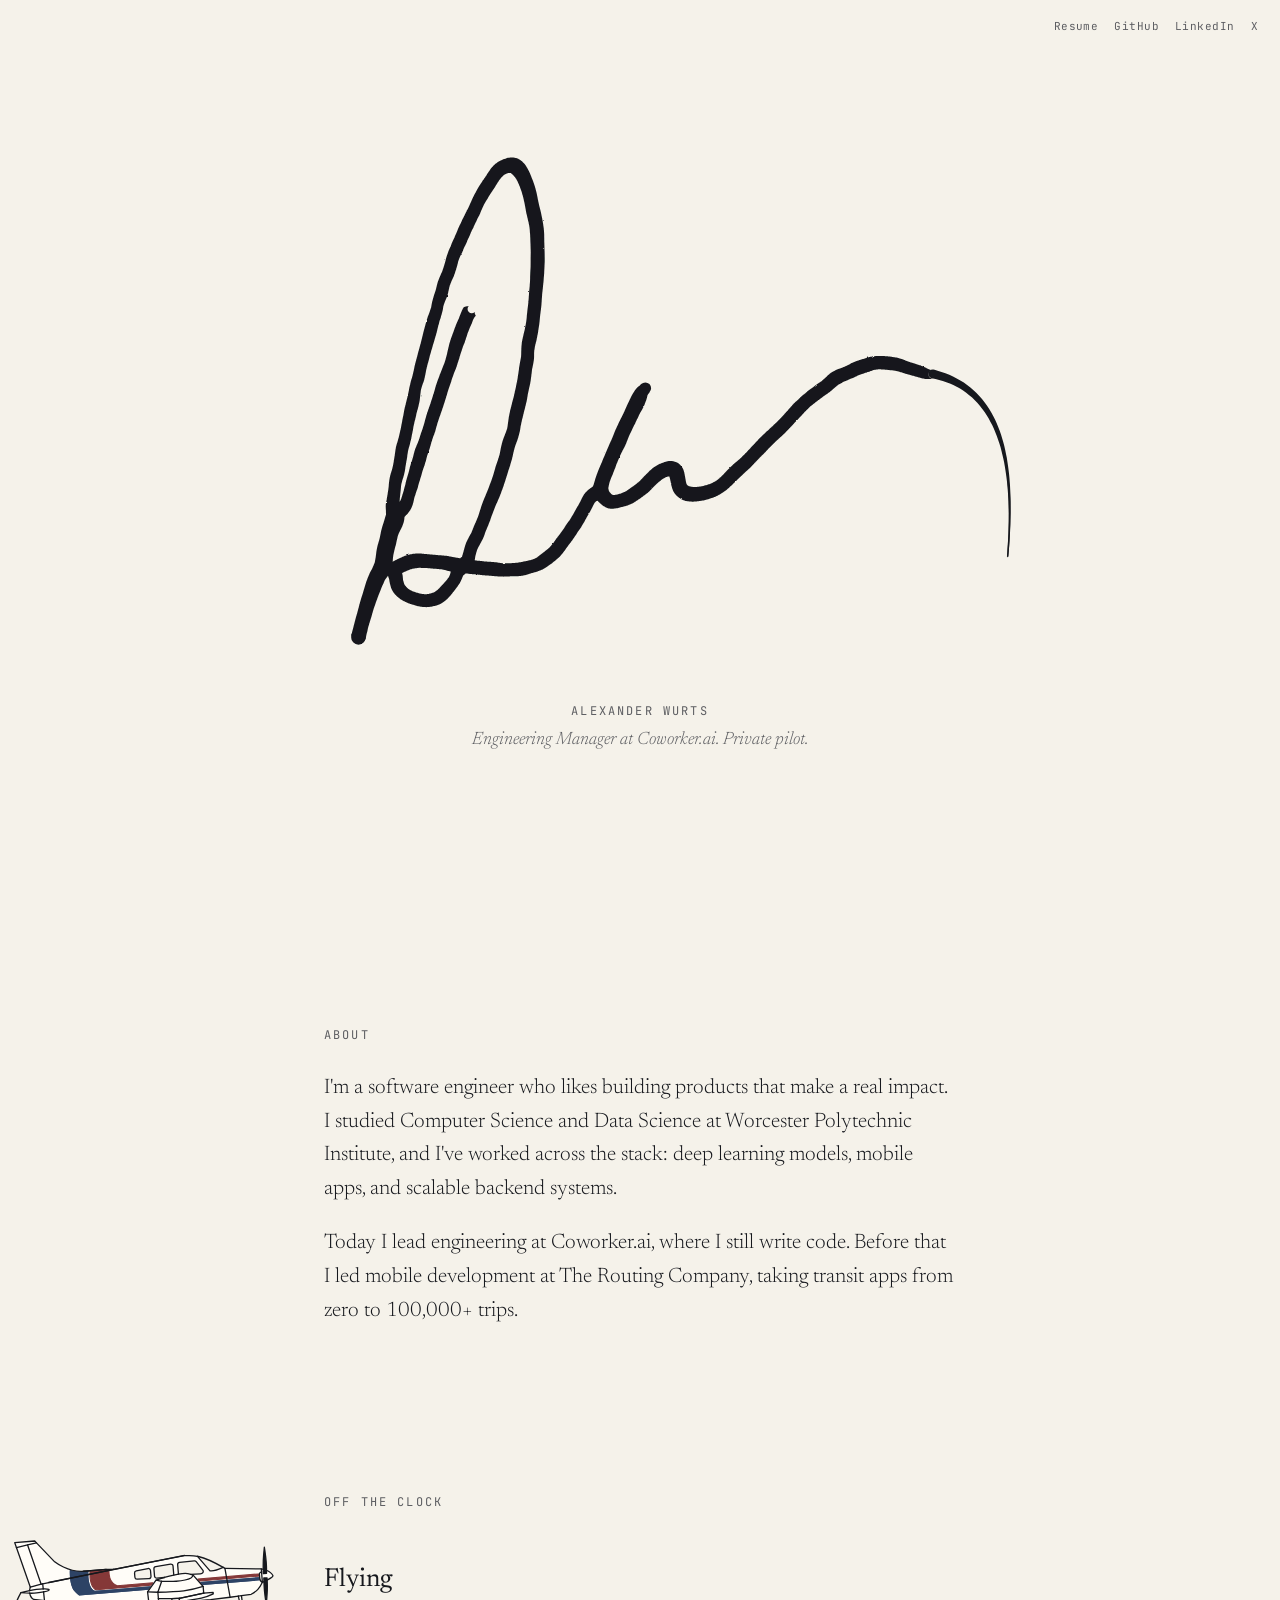
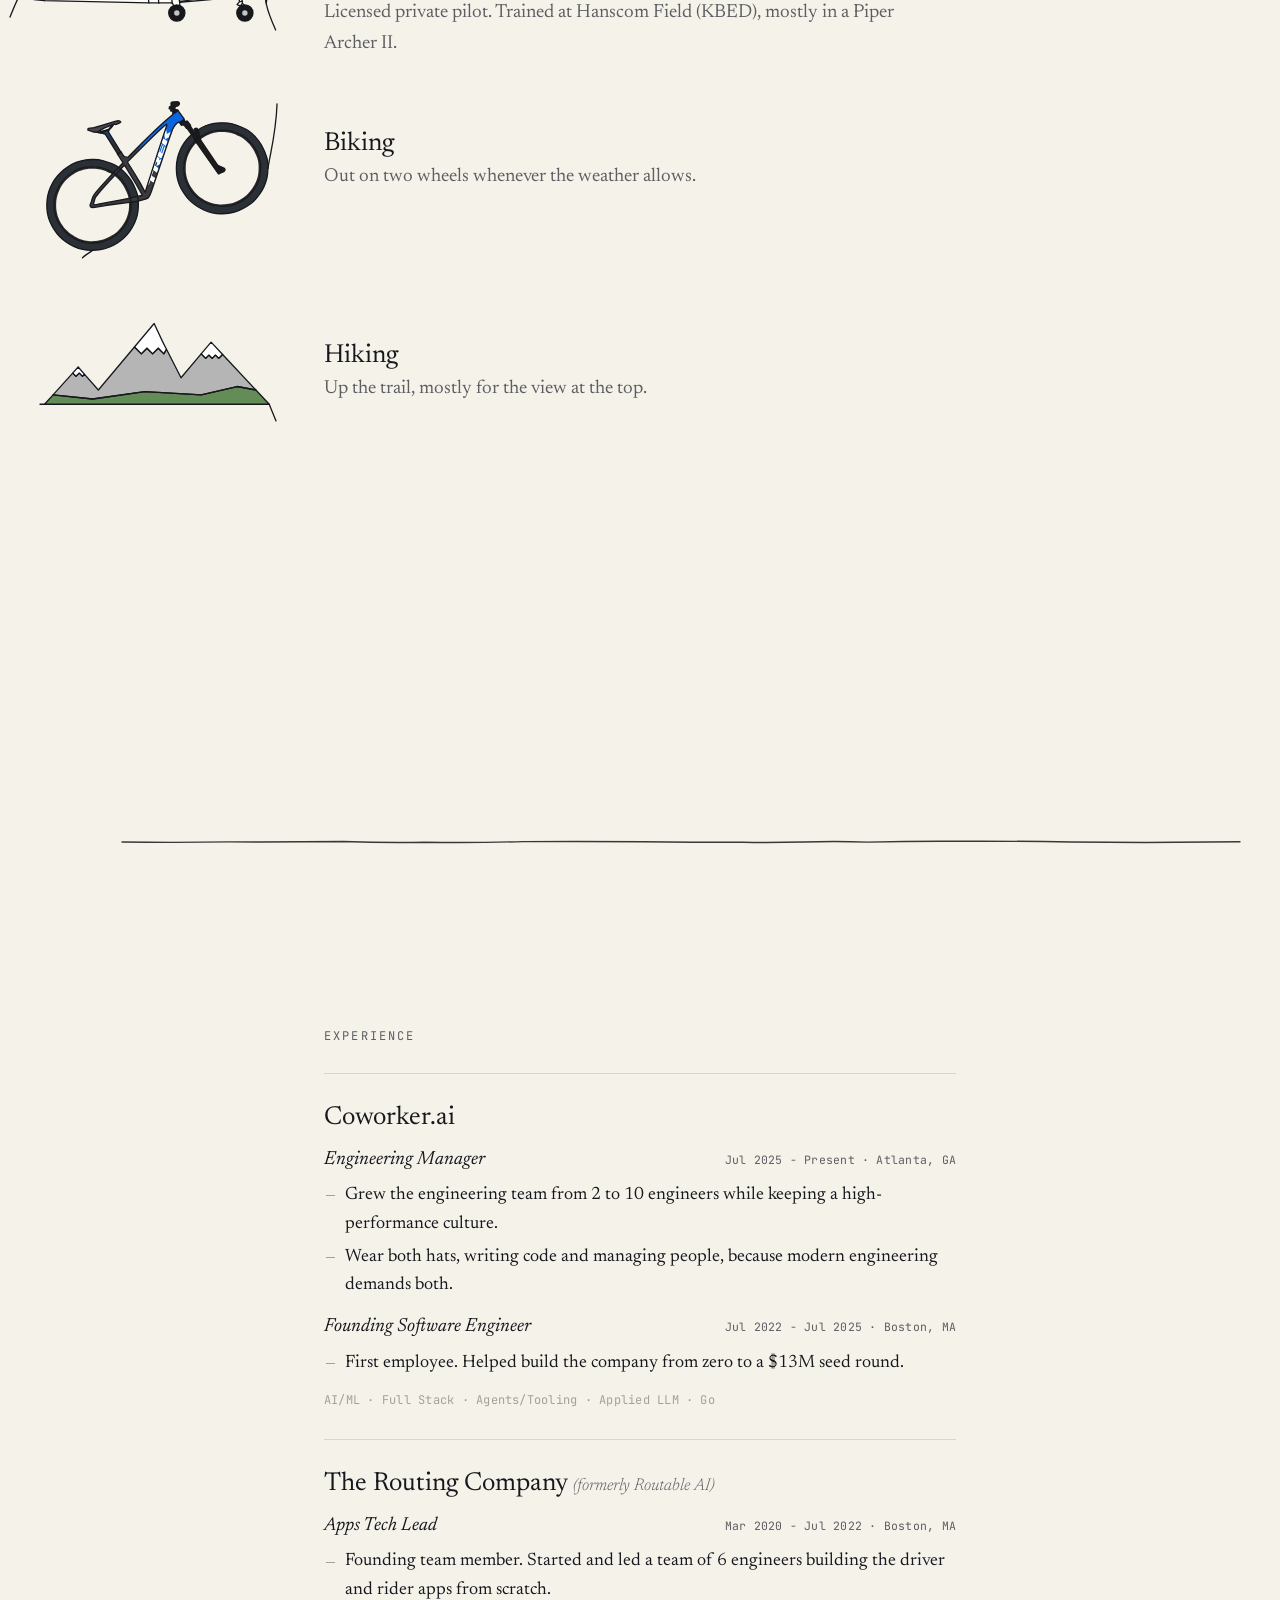
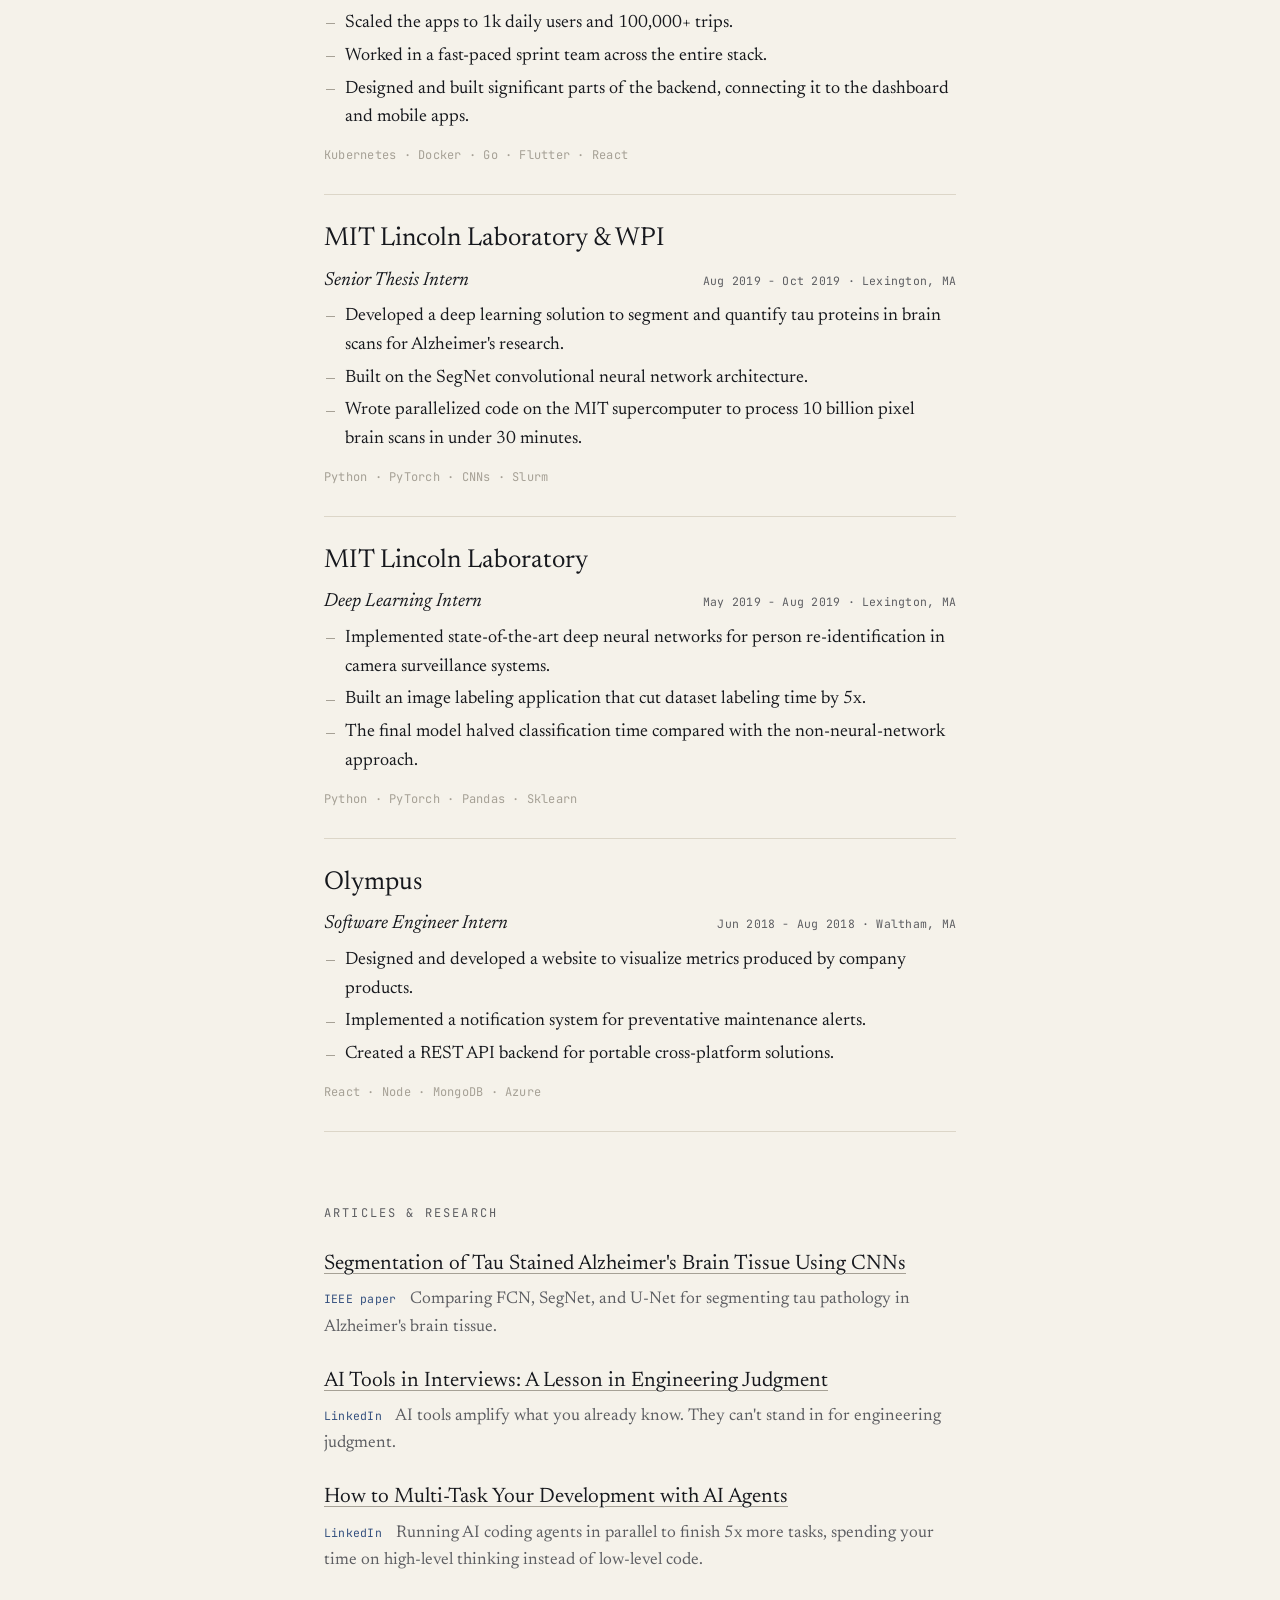
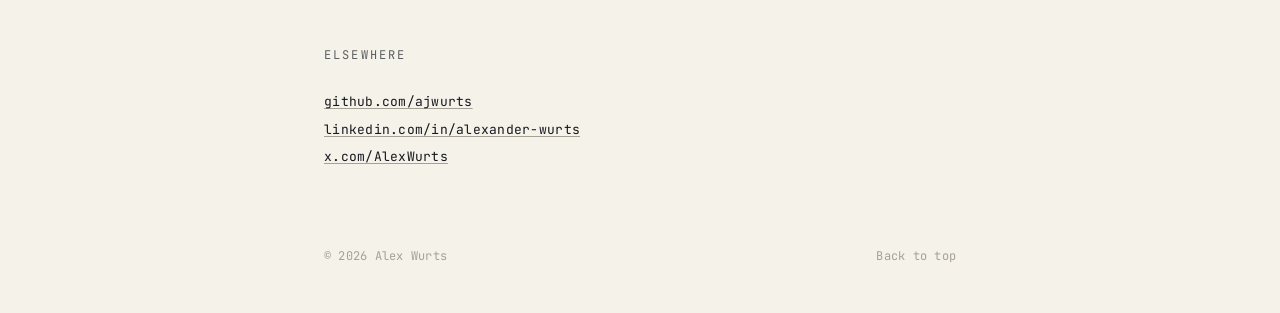
==== commit c5fb39b6: "Fix broken site.js on the live site; taper the scroll line off the signature Co-Authored-By: Claude " ====
--- a/index.html
+++ b/index.html
@@ -58,10 +58,10 @@
         <li class="fun-item fun-bike">
           <svg class="doodle color" data-doodle="bike" viewBox="0 0 212 142" data-draw="2.6" aria-hidden="true">
             <defs><linearGradient id="bike-frame" gradientUnits="userSpaceOnUse" x1="126.71" y1="16.89" x2="44.52" y2="97.36"><stop offset="0" style="stop-color:var(--bike-blue)"/><stop offset="0.3606" style="stop-color:var(--bike-blue)"/><stop offset="0.4519" style="stop-color:var(--bike-grey)"/><stop offset="1" style="stop-color:var(--bike-grey)"/></linearGradient><linearGradient id="bike-stay" gradientUnits="userSpaceOnUse" x1="131.28" y1="33.04" x2="67.71" y2="116.37"><stop offset="0" style="stop-color:var(--bike-blue)"/><stop offset="0.3606" style="stop-color:var(--bike-blue)"/><stop offset="0.4519" style="stop-color:var(--bike-grey)"/><stop offset="1" style="stop-color:var(--bike-grey)"/></linearGradient></defs>
-            <path data-in d="M0 95.4 L6.0 95.4"/>
+            <path data-in d="M209.4 6 C 208.4 33.0, 203.4 49.0, 201.4 63.0"/>
             <g class="wash"><path fill-rule="evenodd" style="fill:var(--bike-tire)" d="M31.91 57.79C29.09 58.93 27.17 60.10 24.67 61.74C22.16 63.38 20.77 64.36 18.58 66.40C16.39 68.44 14.93 70.06 13.20 72.52C11.47 74.98 10.65 76.49 9.42 79.24C8.20 81.99 7.60 83.70 6.94 86.70C6.27 89.69 6.10 91.53 6.03 94.56C5.95 97.58 6.02 99.30 6.52 102.28C7.02 105.26 7.59 107.25 8.73 110.08C9.87 112.90 10.72 114.41 12.38 116.97C14.03 119.53 15.16 121.08 17.30 123.28C19.43 125.48 20.80 126.55 23.32 128.30C25.83 130.04 27.42 130.96 30.23 132.21C33.05 133.46 34.74 134.05 37.72 134.69C40.71 135.34 42.45 135.48 45.50 135.52C48.55 135.56 50.42 135.42 53.44 134.87C56.46 134.33 58.14 133.85 60.99 132.74C63.85 131.62 65.48 130.75 68.07 129.13C70.65 127.52 72.09 126.55 74.31 124.46C76.53 122.37 77.62 120.96 79.38 118.49C81.14 116.02 82.04 114.54 83.32 111.79C84.60 109.04 85.33 107.10 85.99 104.15C86.65 101.21 86.75 99.49 86.85 96.47C86.95 93.45 86.95 90.76 86.40 87.98C85.85 85.20 85.21 83.71 84.15 81.08C83.09 78.45 82.21 76.49 80.63 73.95C79.06 71.41 78.02 70.06 76 67.86C73.98 65.65 71.80 63.61 69.39 62.03C66.99 60.44 65.46 59.83 62.81 58.70C60.15 57.58 58.32 56.81 55.29 56.13C52.26 55.45 50.50 55.33 47.40 55.23C44.30 55.14 42.40 55.17 39.40 55.67C36.40 56.18 34.73 56.65 31.91 57.79ZM28.15 67.11C30.26 65.73 31.86 64.76 34.23 63.80C36.60 62.84 38.01 62.44 40.52 62.02C43.04 61.59 44.64 61.57 47.24 61.65C49.85 61.73 51.33 61.83 53.87 62.40C56.41 62.98 57.95 63.62 60.18 64.56C62.41 65.51 63.69 66.02 65.71 67.35C67.73 68.69 69.56 70.40 71.26 72.25C72.96 74.10 73.82 75.23 75.15 77.37C76.47 79.50 77.21 81.15 78.11 83.35C79 85.56 79.53 86.81 79.99 89.15C80.45 91.48 80.45 93.74 80.37 96.28C80.28 98.81 80.20 100.25 79.65 102.73C79.09 105.20 78.48 106.83 77.41 109.14C76.33 111.45 75.57 112.69 74.10 114.77C72.62 116.85 71.71 118.03 69.84 119.78C67.98 121.53 66.77 122.35 64.60 123.71C62.43 125.06 61.05 125.79 58.66 126.73C56.26 127.67 54.85 128.07 52.32 128.53C49.78 128.99 48.21 129.11 45.65 129.07C43.08 129.04 41.62 128.91 39.12 128.37C36.61 127.83 35.20 127.34 32.83 126.29C30.46 125.24 29.13 124.46 27.02 123C24.91 121.54 23.75 120.63 21.96 118.79C20.17 116.94 19.22 115.64 17.83 113.49C16.45 111.34 15.73 110.07 14.77 107.70C13.81 105.33 13.34 103.66 12.92 101.16C12.49 98.65 12.44 97.21 12.50 94.67C12.57 92.13 12.71 90.59 13.26 88.07C13.82 85.55 14.33 84.11 15.35 81.80C16.38 79.50 17.07 78.23 18.53 76.17C19.98 74.10 21.20 72.73 23.04 71.02C24.88 69.31 26.05 68.48 28.15 67.11Z"/><path fill-rule="evenodd" style="fill:var(--bike-tire-inner)" d="M34.23 63.80C31.86 64.76 30.26 65.73 28.15 67.11C26.05 68.48 24.88 69.31 23.04 71.02C21.20 72.73 19.98 74.10 18.53 76.17C17.07 78.23 16.38 79.50 15.35 81.80C14.33 84.11 13.82 85.55 13.26 88.07C12.71 90.59 12.57 92.13 12.50 94.67C12.44 97.21 12.49 98.65 12.92 101.16C13.34 103.66 13.81 105.33 14.77 107.70C15.73 110.07 16.45 111.34 17.83 113.49C19.22 115.64 20.17 116.94 21.96 118.79C23.75 120.63 24.91 121.54 27.02 123C29.13 124.46 30.46 125.24 32.83 126.29C35.20 127.34 36.61 127.83 39.12 128.37C41.62 128.91 43.08 129.04 45.65 129.07C48.21 129.11 49.78 128.99 52.32 128.53C54.85 128.07 56.26 127.67 58.66 126.73C61.05 125.79 62.43 125.06 64.60 123.71C66.77 122.35 67.98 121.53 69.84 119.78C71.71 118.03 72.62 116.85 74.10 114.77C75.57 112.69 76.33 111.45 77.41 109.14C78.48 106.83 79.09 105.20 79.65 102.73C80.20 100.25 80.28 98.81 80.37 96.28C80.45 93.74 80.45 91.48 79.99 89.15C79.53 86.81 79 85.56 78.11 83.35C77.21 81.15 76.47 79.50 75.15 77.37C73.82 75.23 72.96 74.10 71.26 72.25C69.56 70.40 67.73 68.69 65.71 67.35C63.69 66.02 62.41 65.51 60.18 64.56C57.95 63.62 56.41 62.98 53.87 62.40C51.33 61.83 49.85 61.73 47.24 61.65C44.64 61.57 43.04 61.59 40.52 62.02C38.01 62.44 36.60 62.84 34.23 63.80ZM29.12 68.56C31.11 67.26 32.64 66.33 34.88 65.43C37.12 64.52 38.46 64.14 40.85 63.74C43.23 63.33 44.75 63.31 47.22 63.39C49.68 63.46 51.09 63.56 53.50 64.10C55.91 64.65 57.37 65.25 59.48 66.15C61.60 67.05 62.81 67.53 64.73 68.80C66.64 70.06 68.38 71.68 69.99 73.44C71.60 75.19 72.42 76.27 73.68 78.29C74.93 80.31 75.64 81.87 76.48 83.97C77.33 86.06 77.84 87.25 78.27 89.46C78.71 91.68 78.71 93.82 78.63 96.22C78.55 98.62 78.47 99.99 77.94 102.34C77.42 104.68 76.84 106.23 75.82 108.42C74.80 110.61 74.08 111.78 72.68 113.75C71.28 115.73 70.41 116.85 68.65 118.51C66.88 120.17 65.73 120.95 63.67 122.23C61.61 123.51 60.31 124.21 58.04 125.10C55.77 125.99 54.43 126.36 52.03 126.80C49.62 127.24 48.13 127.35 45.70 127.32C43.27 127.29 41.89 127.17 39.51 126.66C37.14 126.14 35.79 125.67 33.55 124.68C31.31 123.69 30.05 122.95 28.04 121.56C26.04 120.18 24.94 119.32 23.25 117.57C21.55 115.82 20.65 114.58 19.33 112.55C18.01 110.51 17.33 109.30 16.42 107.05C15.52 104.80 15.07 103.22 14.67 100.85C14.27 98.48 14.22 97.10 14.28 94.70C14.34 92.29 14.47 90.83 15 88.44C15.53 86.05 16.01 84.69 16.98 82.50C17.95 80.31 18.61 79.11 19.99 77.15C21.37 75.19 22.52 73.90 24.27 72.28C26.02 70.65 27.12 69.87 29.12 68.56Z"/><path fill-rule="evenodd" style="fill:var(--bike-tire)" d="M146.35 25.38C143.54 26.52 141.62 27.69 139.12 29.33C136.61 30.96 135.22 31.95 133.03 33.99C130.84 36.03 129.38 37.65 127.65 40.11C125.92 42.57 125.10 44.08 123.87 46.83C122.65 49.58 122.05 51.29 121.38 54.29C120.72 57.28 120.55 59.12 120.48 62.15C120.40 65.17 120.47 66.89 120.97 69.87C121.47 72.85 122.04 74.84 123.18 77.67C124.32 80.49 125.17 82 126.83 84.56C128.48 87.12 129.61 88.67 131.74 90.87C133.88 93.07 135.25 94.14 137.77 95.89C140.28 97.63 141.87 98.55 144.68 99.80C147.50 101.05 149.19 101.64 152.17 102.28C155.16 102.93 156.89 103.07 159.95 103.11C163 103.16 164.87 103.01 167.89 102.46C170.91 101.92 172.59 101.44 175.44 100.33C178.30 99.21 179.93 98.34 182.51 96.72C185.10 95.11 186.54 94.14 188.76 92.05C190.98 89.96 192.07 88.55 193.83 86.08C195.58 83.61 196.49 82.13 197.77 79.38C199.05 76.63 199.78 74.69 200.44 71.74C201.10 68.80 201.20 67.08 201.30 64.06C201.40 61.04 201.40 58.35 200.85 55.57C200.30 52.79 199.66 51.30 198.60 48.67C197.54 46.04 196.66 44.08 195.08 41.54C193.50 39 192.47 37.65 190.45 35.44C188.43 33.24 186.25 31.20 183.84 29.62C181.44 28.03 179.91 27.42 177.25 26.29C174.60 25.17 172.76 24.40 169.74 23.72C166.71 23.04 164.95 22.92 161.85 22.82C158.75 22.73 156.85 22.76 153.85 23.26C150.85 23.77 149.17 24.24 146.35 25.38ZM142.60 34.70C144.71 33.32 146.31 32.34 148.68 31.39C151.05 30.43 152.45 30.03 154.97 29.61C157.49 29.18 159.09 29.16 161.69 29.24C164.29 29.32 165.78 29.42 168.32 29.99C170.86 30.56 172.40 31.21 174.63 32.15C176.86 33.10 178.14 33.61 180.16 34.94C182.18 36.27 184.01 37.99 185.71 39.84C187.41 41.69 188.27 42.82 189.60 44.96C190.92 47.09 191.66 48.74 192.55 50.94C193.44 53.15 193.98 54.40 194.44 56.74C194.90 59.07 194.90 61.33 194.82 63.87C194.73 66.40 194.65 67.84 194.09 70.32C193.54 72.79 192.93 74.42 191.86 76.73C190.78 79.04 190.02 80.28 188.54 82.36C187.07 84.44 186.16 85.62 184.29 87.37C182.43 89.12 181.22 89.94 179.05 91.30C176.87 92.65 175.50 93.38 173.11 94.32C170.71 95.26 169.30 95.66 166.76 96.12C164.23 96.58 162.66 96.70 160.10 96.66C157.53 96.63 156.07 96.50 153.57 95.96C151.06 95.42 149.64 94.93 147.28 93.88C144.91 92.83 143.58 92.05 141.47 90.59C139.36 89.13 138.20 88.22 136.41 86.38C134.62 84.53 133.67 83.23 132.28 81.08C130.89 78.93 130.18 77.66 129.22 75.29C128.26 72.92 127.79 71.25 127.36 68.75C126.94 66.24 126.89 64.80 126.95 62.26C127.01 59.72 127.15 58.18 127.71 55.66C128.27 53.14 128.78 51.70 129.80 49.39C130.83 47.09 131.52 45.82 132.98 43.76C134.43 41.69 135.65 40.32 137.49 38.61C139.33 36.90 140.50 36.07 142.60 34.70Z"/><path fill-rule="evenodd" style="fill:var(--bike-tire-inner)" d="M148.68 31.39C146.31 32.34 144.71 33.32 142.60 34.70C140.50 36.07 139.33 36.90 137.49 38.61C135.65 40.32 134.43 41.69 132.98 43.76C131.52 45.82 130.83 47.09 129.80 49.39C128.78 51.70 128.27 53.14 127.71 55.66C127.15 58.18 127.01 59.72 126.95 62.26C126.89 64.80 126.94 66.24 127.36 68.75C127.79 71.25 128.26 72.92 129.22 75.29C130.18 77.66 130.89 78.93 132.28 81.08C133.67 83.23 134.62 84.53 136.41 86.38C138.20 88.22 139.36 89.13 141.47 90.59C143.58 92.05 144.91 92.83 147.28 93.88C149.64 94.93 151.06 95.42 153.57 95.96C156.07 96.50 157.53 96.63 160.10 96.66C162.66 96.70 164.23 96.58 166.76 96.12C169.30 95.66 170.71 95.26 173.11 94.32C175.50 93.38 176.87 92.65 179.05 91.30C181.22 89.94 182.43 89.12 184.29 87.37C186.16 85.62 187.07 84.44 188.54 82.36C190.02 80.28 190.78 79.04 191.86 76.73C192.93 74.42 193.54 72.79 194.09 70.32C194.65 67.84 194.73 66.40 194.82 63.87C194.90 61.33 194.90 59.07 194.44 56.74C193.98 54.40 193.44 53.15 192.55 50.94C191.66 48.74 190.92 47.09 189.60 44.96C188.27 42.82 187.41 41.69 185.71 39.84C184.01 37.99 182.18 36.27 180.16 34.94C178.14 33.61 176.86 33.10 174.63 32.15C172.40 31.21 170.86 30.56 168.32 29.99C165.78 29.42 164.29 29.32 161.69 29.24C159.09 29.16 157.49 29.18 154.97 29.61C152.45 30.03 151.05 30.43 148.68 31.39ZM143.57 36.15C145.56 34.85 147.08 33.92 149.33 33.02C151.57 32.11 152.91 31.73 155.29 31.33C157.68 30.92 159.20 30.90 161.67 30.98C164.13 31.05 165.54 31.15 167.95 31.69C170.36 32.23 171.82 32.84 173.93 33.74C176.04 34.63 177.26 35.12 179.18 36.39C181.09 37.65 182.83 39.27 184.44 41.03C186.05 42.78 186.87 43.86 188.13 45.88C189.38 47.90 190.09 49.46 190.93 51.56C191.77 53.65 192.28 54.84 192.72 57.05C193.16 59.27 193.16 61.41 193.08 63.81C193 66.21 192.92 67.58 192.39 69.93C191.86 72.27 191.29 73.82 190.27 76.01C189.25 78.20 188.53 79.37 187.13 81.35C185.73 83.31 184.86 84.44 183.10 86.10C181.33 87.76 180.18 88.54 178.12 89.82C176.06 91.10 174.76 91.80 172.49 92.69C170.22 93.58 168.88 93.95 166.48 94.39C164.07 94.83 162.58 94.94 160.15 94.91C157.72 94.88 156.34 94.76 153.96 94.24C151.59 93.73 150.24 93.26 148 92.27C145.76 91.28 144.49 90.54 142.49 89.15C140.49 87.77 139.39 86.91 137.70 85.16C136 83.41 135.10 82.17 133.78 80.14C132.46 78.10 131.78 76.89 130.87 74.64C129.97 72.39 129.52 70.81 129.12 68.44C128.72 66.06 128.67 64.69 128.73 62.29C128.78 59.88 128.92 58.41 129.45 56.03C129.98 53.64 130.46 52.28 131.43 50.09C132.40 47.90 133.06 46.70 134.44 44.74C135.81 42.78 136.97 41.49 138.72 39.87C140.47 38.24 141.57 37.46 143.57 36.15Z"/><path fill-rule="evenodd" style="fill:url(#bike-frame)" d="M73.96 52.20C75.42 53.32 76.09 53.60 78.11 52.82L89.88 40.81L98.30 32.58C98.30 32.58 104.48 26.60 108.61 22.93C111.96 19.96 117.34 15.47 117.34 15.47C117.55 15.20 117.38 14.62 117.38 14.62C119.33 13.79 120.25 12.98 121.81 11.71L127.44 19.60C127.44 19.60 125.90 21.21 124.72 22C124.12 22.41 123.11 22.93 123.11 22.93C123.11 22.93 122.48 22.12 122.06 22.34C121.66 22.56 120.34 23.69 119.44 24.74C118.32 26.07 117.12 28.55 117.12 28.55L114.06 37.21L98.32 83.73C98.32 83.73 96.41 88.86 94.88 89.59C92.12 90.92 83.58 92.53 83.58 92.53L77.36 93.23L59.21 95.64L48.41 97.42L46.33 97.60C46.33 97.60 44.73 97.62 44.33 96.58C43.88 95.42 45.11 93.29 45.11 93.29C45.11 93.29 46.04 89.39 47.27 87.17C47.89 86.08 48.26 85.46 49.07 84.51C56.70 75.49 69.88 61.85 69.88 61.85L73.28 58.06L68.50 50.55L71.62 48.55L73.96 52.20ZM111.74 24.14C111.71 24.13 111.60 24.07 111.38 24.24C108.51 26.45 89.12 45.35 77.58 57.10C77.46 57.60 77.54 57.89 77.74 58.30L83.42 67.37L88.58 76.05L92.92 84.20L95.96 74.48L103.71 50.12C103.71 50.12 111.95 25.26 112 24.98C112.06 24.71 111.99 24.25 111.74 24.14ZM69.24 65.75L74.54 60.25L77.25 64.47L84.95 77.07L90.38 86.81L86.64 87.64L78.51 89.47L71.81 90.85L60.97 92.88L52.64 94.36C52.64 94.36 48.20 95.41 47.75 95.09C47.13 94.66 47.57 93.17 47.57 93.17L47.90 92.06L48.68 89.19L49.70 87.65L53.56 82.85L61.51 74.12L69.24 65.75Z"/><path style="fill:url(#bike-stay)" d="M68.50 50.55L71.62 48.55L71.33 48.53L60.26 30.64C60.26 30.64 60.77 30.28 60.84 29.93C60.92 29.57 60.75 29.57 60.65 29.21C60.50 28.68 53.58 31.16 53.37 31.27C53.28 31.32 53.26 31.43 53.28 31.56C53.32 31.77 53.49 32.02 53.58 31.99C54.30 31.79 57.83 33.05 57.83 33.05L68.53 50.31L68.50 50.55Z"/><path style="fill:#000;fill-opacity:.2" d="M68.50 50.55L71.62 48.55L71.33 48.53L60.26 30.64C60.26 30.64 60.77 30.28 60.84 29.93C60.92 29.57 60.75 29.57 60.65 29.21C60.50 28.68 53.58 31.16 53.37 31.27C53.28 31.32 53.26 31.43 53.28 31.56C53.32 31.77 53.49 32.02 53.58 31.99C54.30 31.79 57.83 33.05 57.83 33.05L68.53 50.31L68.50 50.55Z"/><path style="fill:var(--bike-logo)" d="M95.45 77.09L99.38 64.80L100.16 65.28L98.59 69.47L101.83 71.64L100.50 75.66L97.43 73.70L96.12 77.73L95.45 77.09Z"/><path style="fill:var(--bike-logo)" d="M99.64 64.29L103.36 66.87L104.74 62.84L101.44 60.61L102.56 57.23L103.71 57.81L102.66 61.07L105.79 59.38L107.44 54.54L104.88 56.18C104.88 56.18 105.48 55.10 105.44 54.46C105.43 54.40 105.53 54.05 105.27 53.86C105.14 53.77 104.02 52.86 103.34 52.74C102.89 52.66 99.64 64.29 99.64 64.29Z"/><path style="fill:var(--bike-logo)" d="M103.57 52L105 53.01L106.43 54.02C106.43 54.02 107.25 54.06 107.54 53.71C108.23 52.86 111 44.18 111 44.18L110.10 43.68L107.90 49.94L107.03 49.33L109.30 42.87L108.53 42.46L106.25 48.80L105.43 48.20L107.67 41.70L106.97 41.24L103.52 51.83L103.57 52Z"/><path style="fill:var(--bike-logo)" d="M107.18 40.51L111.18 43.38L112.67 39.19L108.54 36.33L107.18 40.51Z"/><path style="fill:var(--bike-logo)" d="M110.54 37.32L109.64 32.69L111.32 28.06L112.06 32.71L115.39 30.60L113.87 35.52L110.54 37.32Z"/><path style="fill:var(--bike-saddle)" d="M42.34 28.08L42.35 29.32L46.48 30.70L49.64 31.31L51.14 30.89L53.97 29.05L57.05 27.27L60.40 25.90L65.82 23.93L66.76 24.31L69.57 23.31L71.32 22.24L70.65 21.36L69.09 20.97L66.24 21.57L54.61 25.07L47.68 27.04L42.88 27.72L42.34 28.08Z"/><path style="fill:var(--bike-black)" d="M52.72 31.71C52.72 31.71 52.25 31.75 51.96 31.70C51.43 31.60 50.74 31.05 50.74 31.05L51.63 30.54C51.63 30.54 51.78 30.85 51.96 30.94C52.30 31.13 54.28 30.44 54.28 30.44C54.28 30.44 60.19 28.71 60.57 28.50C61.15 28.18 63.72 24.68 63.72 24.68L65.06 24.19C65.06 24.19 63.84 26.07 62.88 27.15C62.26 27.85 61.94 28.30 61.18 28.85C60.95 29.02 60.56 29.26 60.56 29.26L53.19 31.61L52.77 31.72L52.72 31.71Z"/><path style="fill:var(--bike-black)" d="M141.93 38.10C141.69 36.85 141.31 34.90 141.31 34.90L139.60 28.83C139.60 28.83 138.83 27.55 138.01 27.46C137.64 27.42 136.27 28.09 136.19 28.45C136.08 28.94 136.25 29.28 136.54 29.70C136.71 29.94 137.11 30.07 137.39 30.39C137.88 30.96 137.90 31.45 138.17 32.15C138.60 33.28 139.02 35.13 139.02 35.13L136.65 37.15C136.65 37.15 136.34 37.24 136.28 37.41C136.24 37.53 136.43 38.10 136.60 38.52C136.84 39.15 136.93 39.60 137.46 40.01C137.77 40.25 138.36 40.43 138.36 40.43C138.36 40.43 140.54 39.01 141.93 38.10Z"/><path style="fill:var(--bike-black)" d="M139.02 35.13L132.82 25.82L129.96 27.64L136.65 37.15L139.02 35.13Z"/><path style="fill:var(--bike-black)" d="M132.82 25.82C132.82 25.82 132.99 25.53 133.07 25.33C133.19 25.01 130.51 21.90 130.51 21.90C130.51 21.90 130.25 21.35 130.03 21.20C129.90 21.12 129.05 21.59 128.44 21.45C127.67 21.27 126.92 20.13 126.92 20.13L123.49 22.43C123.49 22.43 124.50 24.96 124.87 25C125.38 25.05 125.61 24.64 126.12 24.65C127.08 24.66 128.16 25.99 128.16 25.99C128.16 25.99 129.03 27.38 129.20 27.46C129.48 27.59 129.96 27.64 129.96 27.64L132.82 25.82Z"/><path style="fill:var(--bike-black)" d="M163.47 64.50C163.55 63.86 163.35 63.50 162.96 63.06L157.04 60.35L161.06 66.28C161.06 66.28 162.05 66.01 162.58 65.67L162.59 65.66C163.13 65.31 163.39 65.14 163.47 64.50Z"/><path style="fill:var(--bike-black)" d="M158.29 67.79L160.22 66.78L161.06 66.28L157.04 60.35L141.93 38.10L138.36 40.43L157.60 67.99L158.29 67.79Z"/><path style="fill:var(--bike-black)" d="M119.50 12.75L120.83 11.54C120.83 11.54 118.77 10.15 118.66 9.77C118.56 9.43 119.16 9.49 119.39 9.22C119.69 8.88 119.86 8.15 119.86 8.15C119.86 8.15 121.51 8.12 122.22 7.49C122.86 6.92 123.36 6.34 123.17 5.50C123.02 4.87 122.64 4.56 122.06 4.26C121.73 4.08 121.13 4 121.13 4L118.22 4.36C118.22 4.36 117.09 4.19 116.53 4.55C116.02 4.88 115.76 5.25 115.68 5.86C115.60 6.43 116.14 7.49 116.14 7.49L114.21 8.84L114.51 9.33C114.51 9.33 114.28 9.50 114.15 9.62C113.83 9.88 114.15 10.43 114.53 10.60C114.88 10.76 115.47 10.33 115.47 10.33L116.01 11.14C116.01 11.14 115.50 11.28 115.40 11.55C115.26 11.90 115.51 12.27 115.87 12.40C116.19 12.52 116.71 12.16 116.71 12.16L117.60 13.37L119.50 12.75Z"/><path style="fill:var(--bike-black)" d="M117.41 14.64L119.78 13.71L121.81 11.73C121.81 11.73 121.61 11.43 121.40 11.38C121.18 11.32 120.83 11.54 120.83 11.54L119.50 12.75L117.60 13.37C117.60 13.37 117.27 13.81 117.27 14.14C117.28 14.34 117.41 14.64 117.41 14.64Z"/></g>
-            <g class="ink"><path d="M31.91 57.79C29.09 58.93 27.17 60.10 24.67 61.74C22.16 63.38 20.77 64.36 18.58 66.40C16.39 68.44 14.93 70.06 13.20 72.52C11.47 74.98 10.65 76.49 9.42 79.24C8.20 81.99 7.60 83.70 6.94 86.70C6.27 89.69 6.10 91.53 6.03 94.56C5.95 97.58 6.02 99.30 6.52 102.28C7.02 105.26 7.59 107.25 8.73 110.08C9.87 112.90 10.72 114.41 12.38 116.97C14.03 119.53 15.16 121.08 17.30 123.28C19.43 125.48 20.80 126.55 23.32 128.30C25.83 130.04 27.42 130.96 30.23 132.21C33.05 133.46 34.74 134.05 37.72 134.69C40.71 135.34 42.45 135.48 45.50 135.52C48.55 135.56 50.42 135.42 53.44 134.87C56.46 134.33 58.14 133.85 60.99 132.74C63.85 131.62 65.48 130.75 68.07 129.13C70.65 127.52 72.09 126.55 74.31 124.46C76.53 122.37 77.62 120.96 79.38 118.49C81.14 116.02 82.04 114.54 83.32 111.79C84.60 109.04 85.33 107.10 85.99 104.15C86.65 101.21 86.75 99.49 86.85 96.47C86.95 93.45 86.95 90.76 86.40 87.98C85.85 85.20 85.21 83.71 84.15 81.08C83.09 78.45 82.21 76.49 80.63 73.95C79.06 71.41 78.02 70.06 76 67.86C73.98 65.65 71.80 63.61 69.39 62.03C66.99 60.44 65.46 59.83 62.81 58.70C60.15 57.58 58.32 56.81 55.29 56.13C52.26 55.45 50.50 55.33 47.40 55.23C44.30 55.14 42.40 55.17 39.40 55.67C36.40 56.18 34.73 56.65 31.91 57.79ZM28.15 67.11C30.26 65.73 31.86 64.76 34.23 63.80C36.60 62.84 38.01 62.44 40.52 62.02C43.04 61.59 44.64 61.57 47.24 61.65C49.85 61.73 51.33 61.83 53.87 62.40C56.41 62.98 57.95 63.62 60.18 64.56C62.41 65.51 63.69 66.02 65.71 67.35C67.73 68.69 69.56 70.40 71.26 72.25C72.96 74.10 73.82 75.23 75.15 77.37C76.47 79.50 77.21 81.15 78.11 83.35C79 85.56 79.53 86.81 79.99 89.15C80.45 91.48 80.45 93.74 80.37 96.28C80.28 98.81 80.20 100.25 79.65 102.73C79.09 105.20 78.48 106.83 77.41 109.14C76.33 111.45 75.57 112.69 74.10 114.77C72.62 116.85 71.71 118.03 69.84 119.78C67.98 121.53 66.77 122.35 64.60 123.71C62.43 125.06 61.05 125.79 58.66 126.73C56.26 127.67 54.85 128.07 52.32 128.53C49.78 128.99 48.21 129.11 45.65 129.07C43.08 129.04 41.62 128.91 39.12 128.37C36.61 127.83 35.20 127.34 32.83 126.29C30.46 125.24 29.13 124.46 27.02 123C24.91 121.54 23.75 120.63 21.96 118.79C20.17 116.94 19.22 115.64 17.83 113.49C16.45 111.34 15.73 110.07 14.77 107.70C13.81 105.33 13.34 103.66 12.92 101.16C12.49 98.65 12.44 97.21 12.50 94.67C12.57 92.13 12.71 90.59 13.26 88.07C13.82 85.55 14.33 84.11 15.35 81.80C16.38 79.50 17.07 78.23 18.53 76.17C19.98 74.10 21.20 72.73 23.04 71.02C24.88 69.31 26.05 68.48 28.15 67.11Z"/><path d="M73.96 52.20C75.42 53.32 76.09 53.60 78.11 52.82L89.88 40.81L98.30 32.58C98.30 32.58 104.48 26.60 108.61 22.93C111.96 19.96 117.34 15.47 117.34 15.47C117.55 15.20 117.38 14.62 117.38 14.62C119.33 13.79 120.25 12.98 121.81 11.71L127.44 19.60C127.44 19.60 125.90 21.21 124.72 22C124.12 22.41 123.11 22.93 123.11 22.93C123.11 22.93 122.48 22.12 122.06 22.34C121.66 22.56 120.34 23.69 119.44 24.74C118.32 26.07 117.12 28.55 117.12 28.55L114.06 37.21L98.32 83.73C98.32 83.73 96.41 88.86 94.88 89.59C92.12 90.92 83.58 92.53 83.58 92.53L77.36 93.23L59.21 95.64L48.41 97.42L46.33 97.60C46.33 97.60 44.73 97.62 44.33 96.58C43.88 95.42 45.11 93.29 45.11 93.29C45.11 93.29 46.04 89.39 47.27 87.17C47.89 86.08 48.26 85.46 49.07 84.51C56.70 75.49 69.88 61.85 69.88 61.85L73.28 58.06L68.50 50.55L71.62 48.55L73.96 52.20ZM111.74 24.14C111.71 24.13 111.60 24.07 111.38 24.24C108.51 26.45 89.12 45.35 77.58 57.10C77.46 57.60 77.54 57.89 77.74 58.30L83.42 67.37L88.58 76.05L92.92 84.20L95.96 74.48L103.71 50.12C103.71 50.12 111.95 25.26 112 24.98C112.06 24.71 111.99 24.25 111.74 24.14ZM69.24 65.75L74.54 60.25L77.25 64.47L84.95 77.07L90.38 86.81L86.64 87.64L78.51 89.47L71.81 90.85L60.97 92.88L52.64 94.36C52.64 94.36 48.20 95.41 47.75 95.09C47.13 94.66 47.57 93.17 47.57 93.17L47.90 92.06L48.68 89.19L49.70 87.65L53.56 82.85L61.51 74.12L69.24 65.75Z"/><path d="M68.50 50.55L71.62 48.55L71.33 48.53L60.26 30.64C60.26 30.64 60.77 30.28 60.84 29.93C60.92 29.57 60.75 29.57 60.65 29.21C60.50 28.68 53.58 31.16 53.37 31.27C53.28 31.32 53.26 31.43 53.28 31.56C53.32 31.77 53.49 32.02 53.58 31.99C54.30 31.79 57.83 33.05 57.83 33.05L68.53 50.31L68.50 50.55Z"/><path d="M52.72 31.71C52.72 31.71 52.25 31.75 51.96 31.70C51.43 31.60 50.74 31.05 50.74 31.05L51.63 30.54C51.63 30.54 51.78 30.85 51.96 30.94C52.30 31.13 54.28 30.44 54.28 30.44C54.28 30.44 60.19 28.71 60.57 28.50C61.15 28.18 63.72 24.68 63.72 24.68L65.06 24.19C65.06 24.19 63.84 26.07 62.88 27.15C62.26 27.85 61.94 28.30 61.18 28.85C60.95 29.02 60.56 29.26 60.56 29.26L53.19 31.61L52.77 31.72L52.72 31.71Z"/><path d="M42.34 28.08L42.35 29.32L46.48 30.70L49.64 31.31L51.14 30.89L53.97 29.05L57.05 27.27L60.40 25.90L65.82 23.93L66.76 24.31L69.57 23.31L71.32 22.24L70.65 21.36L69.09 20.97L66.24 21.57L54.61 25.07L47.68 27.04L42.88 27.72L42.34 28.08Z"/><path d="M119.50 12.75L120.83 11.54C120.83 11.54 118.77 10.15 118.66 9.77C118.56 9.43 119.16 9.49 119.39 9.22C119.69 8.88 119.86 8.15 119.86 8.15C119.86 8.15 121.51 8.12 122.22 7.49C122.86 6.92 123.36 6.34 123.17 5.50C123.02 4.87 122.64 4.56 122.06 4.26C121.73 4.08 121.13 4 121.13 4L118.22 4.36C118.22 4.36 117.09 4.19 116.53 4.55C116.02 4.88 115.76 5.25 115.68 5.86C115.60 6.43 116.14 7.49 116.14 7.49L114.21 8.84L114.51 9.33C114.51 9.33 114.28 9.50 114.15 9.62C113.83 9.88 114.15 10.43 114.53 10.60C114.88 10.76 115.47 10.33 115.47 10.33L116.01 11.14C116.01 11.14 115.50 11.28 115.40 11.55C115.26 11.90 115.51 12.27 115.87 12.40C116.19 12.52 116.71 12.16 116.71 12.16L117.60 13.37L119.50 12.75Z"/><path d="M117.41 14.64L119.78 13.71L121.81 11.73C121.81 11.73 121.61 11.43 121.40 11.38C121.18 11.32 120.83 11.54 120.83 11.54L119.50 12.75L117.60 13.37C117.60 13.37 117.27 13.81 117.27 14.14C117.28 14.34 117.41 14.64 117.41 14.64Z"/><path d="M141.93 38.10C141.69 36.85 141.31 34.90 141.31 34.90L139.60 28.83C139.60 28.83 138.83 27.55 138.01 27.46C137.64 27.42 136.27 28.09 136.19 28.45C136.08 28.94 136.25 29.28 136.54 29.70C136.71 29.94 137.11 30.07 137.39 30.39C137.88 30.96 137.90 31.45 138.17 32.15C138.60 33.28 139.02 35.13 139.02 35.13L136.65 37.15C136.65 37.15 136.34 37.24 136.28 37.41C136.24 37.53 136.43 38.10 136.60 38.52C136.84 39.15 136.93 39.60 137.46 40.01C137.77 40.25 138.36 40.43 138.36 40.43C138.36 40.43 140.54 39.01 141.93 38.10Z"/><path d="M139.02 35.13L132.82 25.82L129.96 27.64L136.65 37.15L139.02 35.13Z"/><path d="M132.82 25.82C132.82 25.82 132.99 25.53 133.07 25.33C133.19 25.01 130.51 21.90 130.51 21.90C130.51 21.90 130.25 21.35 130.03 21.20C129.90 21.12 129.05 21.59 128.44 21.45C127.67 21.27 126.92 20.13 126.92 20.13L123.49 22.43C123.49 22.43 124.50 24.96 124.87 25C125.38 25.05 125.61 24.64 126.12 24.65C127.08 24.66 128.16 25.99 128.16 25.99C128.16 25.99 129.03 27.38 129.20 27.46C129.48 27.59 129.96 27.64 129.96 27.64L132.82 25.82Z"/><path d="M163.47 64.50C163.55 63.86 163.35 63.50 162.96 63.06L157.04 60.35L161.06 66.28C161.06 66.28 162.05 66.01 162.58 65.67L162.59 65.66C163.13 65.31 163.39 65.14 163.47 64.50Z"/><path d="M158.29 67.79L160.22 66.78L161.06 66.28L157.04 60.35L141.93 38.10L138.36 40.43L157.60 67.99L158.29 67.79Z"/><path d="M146.35 25.38C143.54 26.52 141.62 27.69 139.12 29.33C136.61 30.96 135.22 31.95 133.03 33.99C130.84 36.03 129.38 37.65 127.65 40.11C125.92 42.57 125.10 44.08 123.87 46.83C122.65 49.58 122.05 51.29 121.38 54.29C120.72 57.28 120.55 59.12 120.48 62.15C120.40 65.17 120.47 66.89 120.97 69.87C121.47 72.85 122.04 74.84 123.18 77.67C124.32 80.49 125.17 82 126.83 84.56C128.48 87.12 129.61 88.67 131.74 90.87C133.88 93.07 135.25 94.14 137.77 95.89C140.28 97.63 141.87 98.55 144.68 99.80C147.50 101.05 149.19 101.64 152.17 102.28C155.16 102.93 156.89 103.07 159.95 103.11C163 103.16 164.87 103.01 167.89 102.46C170.91 101.92 172.59 101.44 175.44 100.33C178.30 99.21 179.93 98.34 182.51 96.72C185.10 95.11 186.54 94.14 188.76 92.05C190.98 89.96 192.07 88.55 193.83 86.08C195.58 83.61 196.49 82.13 197.77 79.38C199.05 76.63 199.78 74.69 200.44 71.74C201.10 68.80 201.20 67.08 201.30 64.06C201.40 61.04 201.40 58.35 200.85 55.57C200.30 52.79 199.66 51.30 198.60 48.67C197.54 46.04 196.66 44.08 195.08 41.54C193.50 39 192.47 37.65 190.45 35.44C188.43 33.24 186.25 31.20 183.84 29.62C181.44 28.03 179.91 27.42 177.25 26.29C174.60 25.17 172.76 24.40 169.74 23.72C166.71 23.04 164.95 22.92 161.85 22.82C158.75 22.73 156.85 22.76 153.85 23.26C150.85 23.77 149.17 24.24 146.35 25.38ZM142.60 34.70C144.71 33.32 146.31 32.34 148.68 31.39C151.05 30.43 152.45 30.03 154.97 29.61C157.49 29.18 159.09 29.16 161.69 29.24C164.29 29.32 165.78 29.42 168.32 29.99C170.86 30.56 172.40 31.21 174.63 32.15C176.86 33.10 178.14 33.61 180.16 34.94C182.18 36.27 184.01 37.99 185.71 39.84C187.41 41.69 188.27 42.82 189.60 44.96C190.92 47.09 191.66 48.74 192.55 50.94C193.44 53.15 193.98 54.40 194.44 56.74C194.90 59.07 194.90 61.33 194.82 63.87C194.73 66.40 194.65 67.84 194.09 70.32C193.54 72.79 192.93 74.42 191.86 76.73C190.78 79.04 190.02 80.28 188.54 82.36C187.07 84.44 186.16 85.62 184.29 87.37C182.43 89.12 181.22 89.94 179.05 91.30C176.87 92.65 175.50 93.38 173.11 94.32C170.71 95.26 169.30 95.66 166.76 96.12C164.23 96.58 162.66 96.70 160.10 96.66C157.53 96.63 156.07 96.50 153.57 95.96C151.06 95.42 149.64 94.93 147.28 93.88C144.91 92.83 143.58 92.05 141.47 90.59C139.36 89.13 138.20 88.22 136.41 86.38C134.62 84.53 133.67 83.23 132.28 81.08C130.89 78.93 130.18 77.66 129.22 75.29C128.26 72.92 127.79 71.25 127.36 68.75C126.94 66.24 126.89 64.80 126.95 62.26C127.01 59.72 127.15 58.18 127.71 55.66C128.27 53.14 128.78 51.70 129.80 49.39C130.83 47.09 131.52 45.82 132.98 43.76C134.43 41.69 135.65 40.32 137.49 38.61C139.33 36.90 140.50 36.07 142.60 34.70Z"/></g>
-            <path data-out d="M201.4 63.0 C 204.4 87.0, 207.4 111.0, 209.4 140"/>
+            <g class="ink"><path d="M146.35 25.38C143.54 26.52 141.62 27.69 139.12 29.33C136.61 30.96 135.22 31.95 133.03 33.99C130.84 36.03 129.38 37.65 127.65 40.11C125.92 42.57 125.10 44.08 123.87 46.83C122.65 49.58 122.05 51.29 121.38 54.29C120.72 57.28 120.55 59.12 120.48 62.15C120.40 65.17 120.47 66.89 120.97 69.87C121.47 72.85 122.04 74.84 123.18 77.67C124.32 80.49 125.17 82 126.83 84.56C128.48 87.12 129.61 88.67 131.74 90.87C133.88 93.07 135.25 94.14 137.77 95.89C140.28 97.63 141.87 98.55 144.68 99.80C147.50 101.05 149.19 101.64 152.17 102.28C155.16 102.93 156.89 103.07 159.95 103.11C163 103.16 164.87 103.01 167.89 102.46C170.91 101.92 172.59 101.44 175.44 100.33C178.30 99.21 179.93 98.34 182.51 96.72C185.10 95.11 186.54 94.14 188.76 92.05C190.98 89.96 192.07 88.55 193.83 86.08C195.58 83.61 196.49 82.13 197.77 79.38C199.05 76.63 199.78 74.69 200.44 71.74C201.10 68.80 201.20 67.08 201.30 64.06C201.40 61.04 201.40 58.35 200.85 55.57C200.30 52.79 199.66 51.30 198.60 48.67C197.54 46.04 196.66 44.08 195.08 41.54C193.50 39 192.47 37.65 190.45 35.44C188.43 33.24 186.25 31.20 183.84 29.62C181.44 28.03 179.91 27.42 177.25 26.29C174.60 25.17 172.76 24.40 169.74 23.72C166.71 23.04 164.95 22.92 161.85 22.82C158.75 22.73 156.85 22.76 153.85 23.26C150.85 23.77 149.17 24.24 146.35 25.38ZM142.60 34.70C144.71 33.32 146.31 32.34 148.68 31.39C151.05 30.43 152.45 30.03 154.97 29.61C157.49 29.18 159.09 29.16 161.69 29.24C164.29 29.32 165.78 29.42 168.32 29.99C170.86 30.56 172.40 31.21 174.63 32.15C176.86 33.10 178.14 33.61 180.16 34.94C182.18 36.27 184.01 37.99 185.71 39.84C187.41 41.69 188.27 42.82 189.60 44.96C190.92 47.09 191.66 48.74 192.55 50.94C193.44 53.15 193.98 54.40 194.44 56.74C194.90 59.07 194.90 61.33 194.82 63.87C194.73 66.40 194.65 67.84 194.09 70.32C193.54 72.79 192.93 74.42 191.86 76.73C190.78 79.04 190.02 80.28 188.54 82.36C187.07 84.44 186.16 85.62 184.29 87.37C182.43 89.12 181.22 89.94 179.05 91.30C176.87 92.65 175.50 93.38 173.11 94.32C170.71 95.26 169.30 95.66 166.76 96.12C164.23 96.58 162.66 96.70 160.10 96.66C157.53 96.63 156.07 96.50 153.57 95.96C151.06 95.42 149.64 94.93 147.28 93.88C144.91 92.83 143.58 92.05 141.47 90.59C139.36 89.13 138.20 88.22 136.41 86.38C134.62 84.53 133.67 83.23 132.28 81.08C130.89 78.93 130.18 77.66 129.22 75.29C128.26 72.92 127.79 71.25 127.36 68.75C126.94 66.24 126.89 64.80 126.95 62.26C127.01 59.72 127.15 58.18 127.71 55.66C128.27 53.14 128.78 51.70 129.80 49.39C130.83 47.09 131.52 45.82 132.98 43.76C134.43 41.69 135.65 40.32 137.49 38.61C139.33 36.90 140.50 36.07 142.60 34.70Z"/><path d="M141.93 38.10C141.69 36.85 141.31 34.90 141.31 34.90L139.60 28.83C139.60 28.83 138.83 27.55 138.01 27.46C137.64 27.42 136.27 28.09 136.19 28.45C136.08 28.94 136.25 29.28 136.54 29.70C136.71 29.94 137.11 30.07 137.39 30.39C137.88 30.96 137.90 31.45 138.17 32.15C138.60 33.28 139.02 35.13 139.02 35.13L136.65 37.15C136.65 37.15 136.34 37.24 136.28 37.41C136.24 37.53 136.43 38.10 136.60 38.52C136.84 39.15 136.93 39.60 137.46 40.01C137.77 40.25 138.36 40.43 138.36 40.43C138.36 40.43 140.54 39.01 141.93 38.10Z"/><path d="M139.02 35.13L132.82 25.82L129.96 27.64L136.65 37.15L139.02 35.13Z"/><path d="M132.82 25.82C132.82 25.82 132.99 25.53 133.07 25.33C133.19 25.01 130.51 21.90 130.51 21.90C130.51 21.90 130.25 21.35 130.03 21.20C129.90 21.12 129.05 21.59 128.44 21.45C127.67 21.27 126.92 20.13 126.92 20.13L123.49 22.43C123.49 22.43 124.50 24.96 124.87 25C125.38 25.05 125.61 24.64 126.12 24.65C127.08 24.66 128.16 25.99 128.16 25.99C128.16 25.99 129.03 27.38 129.20 27.46C129.48 27.59 129.96 27.64 129.96 27.64L132.82 25.82Z"/><path d="M163.47 64.50C163.55 63.86 163.35 63.50 162.96 63.06L157.04 60.35L161.06 66.28C161.06 66.28 162.05 66.01 162.58 65.67L162.59 65.66C163.13 65.31 163.39 65.14 163.47 64.50Z"/><path d="M158.29 67.79L160.22 66.78L161.06 66.28L157.04 60.35L141.93 38.10L138.36 40.43L157.60 67.99L158.29 67.79Z"/><path d="M119.50 12.75L120.83 11.54C120.83 11.54 118.77 10.15 118.66 9.77C118.56 9.43 119.16 9.49 119.39 9.22C119.69 8.88 119.86 8.15 119.86 8.15C119.86 8.15 121.51 8.12 122.22 7.49C122.86 6.92 123.36 6.34 123.17 5.50C123.02 4.87 122.64 4.56 122.06 4.26C121.73 4.08 121.13 4 121.13 4L118.22 4.36C118.22 4.36 117.09 4.19 116.53 4.55C116.02 4.88 115.76 5.25 115.68 5.86C115.60 6.43 116.14 7.49 116.14 7.49L114.21 8.84L114.51 9.33C114.51 9.33 114.28 9.50 114.15 9.62C113.83 9.88 114.15 10.43 114.53 10.60C114.88 10.76 115.47 10.33 115.47 10.33L116.01 11.14C116.01 11.14 115.50 11.28 115.40 11.55C115.26 11.90 115.51 12.27 115.87 12.40C116.19 12.52 116.71 12.16 116.71 12.16L117.60 13.37L119.50 12.75Z"/><path d="M117.41 14.64L119.78 13.71L121.81 11.73C121.81 11.73 121.61 11.43 121.40 11.38C121.18 11.32 120.83 11.54 120.83 11.54L119.50 12.75L117.60 13.37C117.60 13.37 117.27 13.81 117.27 14.14C117.28 14.34 117.41 14.64 117.41 14.64Z"/><path d="M73.96 52.20C75.42 53.32 76.09 53.60 78.11 52.82L89.88 40.81L98.30 32.58C98.30 32.58 104.48 26.60 108.61 22.93C111.96 19.96 117.34 15.47 117.34 15.47C117.55 15.20 117.38 14.62 117.38 14.62C119.33 13.79 120.25 12.98 121.81 11.71L127.44 19.60C127.44 19.60 125.90 21.21 124.72 22C124.12 22.41 123.11 22.93 123.11 22.93C123.11 22.93 122.48 22.12 122.06 22.34C121.66 22.56 120.34 23.69 119.44 24.74C118.32 26.07 117.12 28.55 117.12 28.55L114.06 37.21L98.32 83.73C98.32 83.73 96.41 88.86 94.88 89.59C92.12 90.92 83.58 92.53 83.58 92.53L77.36 93.23L59.21 95.64L48.41 97.42L46.33 97.60C46.33 97.60 44.73 97.62 44.33 96.58C43.88 95.42 45.11 93.29 45.11 93.29C45.11 93.29 46.04 89.39 47.27 87.17C47.89 86.08 48.26 85.46 49.07 84.51C56.70 75.49 69.88 61.85 69.88 61.85L73.28 58.06L68.50 50.55L71.62 48.55L73.96 52.20ZM111.74 24.14C111.71 24.13 111.60 24.07 111.38 24.24C108.51 26.45 89.12 45.35 77.58 57.10C77.46 57.60 77.54 57.89 77.74 58.30L83.42 67.37L88.58 76.05L92.92 84.20L95.96 74.48L103.71 50.12C103.71 50.12 111.95 25.26 112 24.98C112.06 24.71 111.99 24.25 111.74 24.14ZM69.24 65.75L74.54 60.25L77.25 64.47L84.95 77.07L90.38 86.81L86.64 87.64L78.51 89.47L71.81 90.85L60.97 92.88L52.64 94.36C52.64 94.36 48.20 95.41 47.75 95.09C47.13 94.66 47.57 93.17 47.57 93.17L47.90 92.06L48.68 89.19L49.70 87.65L53.56 82.85L61.51 74.12L69.24 65.75Z"/><path d="M68.50 50.55L71.62 48.55L71.33 48.53L60.26 30.64C60.26 30.64 60.77 30.28 60.84 29.93C60.92 29.57 60.75 29.57 60.65 29.21C60.50 28.68 53.58 31.16 53.37 31.27C53.28 31.32 53.26 31.43 53.28 31.56C53.32 31.77 53.49 32.02 53.58 31.99C54.30 31.79 57.83 33.05 57.83 33.05L68.53 50.31L68.50 50.55Z"/><path d="M52.72 31.71C52.72 31.71 52.25 31.75 51.96 31.70C51.43 31.60 50.74 31.05 50.74 31.05L51.63 30.54C51.63 30.54 51.78 30.85 51.96 30.94C52.30 31.13 54.28 30.44 54.28 30.44C54.28 30.44 60.19 28.71 60.57 28.50C61.15 28.18 63.72 24.68 63.72 24.68L65.06 24.19C65.06 24.19 63.84 26.07 62.88 27.15C62.26 27.85 61.94 28.30 61.18 28.85C60.95 29.02 60.56 29.26 60.56 29.26L53.19 31.61L52.77 31.72L52.72 31.71Z"/><path d="M42.34 28.08L42.35 29.32L46.48 30.70L49.64 31.31L51.14 30.89L53.97 29.05L57.05 27.27L60.40 25.90L65.82 23.93L66.76 24.31L69.57 23.31L71.32 22.24L70.65 21.36L69.09 20.97L66.24 21.57L54.61 25.07L47.68 27.04L42.88 27.72L42.34 28.08Z"/><path d="M31.91 57.79C29.09 58.93 27.17 60.10 24.67 61.74C22.16 63.38 20.77 64.36 18.58 66.40C16.39 68.44 14.93 70.06 13.20 72.52C11.47 74.98 10.65 76.49 9.42 79.24C8.20 81.99 7.60 83.70 6.94 86.70C6.27 89.69 6.10 91.53 6.03 94.56C5.95 97.58 6.02 99.30 6.52 102.28C7.02 105.26 7.59 107.25 8.73 110.08C9.87 112.90 10.72 114.41 12.38 116.97C14.03 119.53 15.16 121.08 17.30 123.28C19.43 125.48 20.80 126.55 23.32 128.30C25.83 130.04 27.42 130.96 30.23 132.21C33.05 133.46 34.74 134.05 37.72 134.69C40.71 135.34 42.45 135.48 45.50 135.52C48.55 135.56 50.42 135.42 53.44 134.87C56.46 134.33 58.14 133.85 60.99 132.74C63.85 131.62 65.48 130.75 68.07 129.13C70.65 127.52 72.09 126.55 74.31 124.46C76.53 122.37 77.62 120.96 79.38 118.49C81.14 116.02 82.04 114.54 83.32 111.79C84.60 109.04 85.33 107.10 85.99 104.15C86.65 101.21 86.75 99.49 86.85 96.47C86.95 93.45 86.95 90.76 86.40 87.98C85.85 85.20 85.21 83.71 84.15 81.08C83.09 78.45 82.21 76.49 80.63 73.95C79.06 71.41 78.02 70.06 76 67.86C73.98 65.65 71.80 63.61 69.39 62.03C66.99 60.44 65.46 59.83 62.81 58.70C60.15 57.58 58.32 56.81 55.29 56.13C52.26 55.45 50.50 55.33 47.40 55.23C44.30 55.14 42.40 55.17 39.40 55.67C36.40 56.18 34.73 56.65 31.91 57.79ZM28.15 67.11C30.26 65.73 31.86 64.76 34.23 63.80C36.60 62.84 38.01 62.44 40.52 62.02C43.04 61.59 44.64 61.57 47.24 61.65C49.85 61.73 51.33 61.83 53.87 62.40C56.41 62.98 57.95 63.62 60.18 64.56C62.41 65.51 63.69 66.02 65.71 67.35C67.73 68.69 69.56 70.40 71.26 72.25C72.96 74.10 73.82 75.23 75.15 77.37C76.47 79.50 77.21 81.15 78.11 83.35C79 85.56 79.53 86.81 79.99 89.15C80.45 91.48 80.45 93.74 80.37 96.28C80.28 98.81 80.20 100.25 79.65 102.73C79.09 105.20 78.48 106.83 77.41 109.14C76.33 111.45 75.57 112.69 74.10 114.77C72.62 116.85 71.71 118.03 69.84 119.78C67.98 121.53 66.77 122.35 64.60 123.71C62.43 125.06 61.05 125.79 58.66 126.73C56.26 127.67 54.85 128.07 52.32 128.53C49.78 128.99 48.21 129.11 45.65 129.07C43.08 129.04 41.62 128.91 39.12 128.37C36.61 127.83 35.20 127.34 32.83 126.29C30.46 125.24 29.13 124.46 27.02 123C24.91 121.54 23.75 120.63 21.96 118.79C20.17 116.94 19.22 115.64 17.83 113.49C16.45 111.34 15.73 110.07 14.77 107.70C13.81 105.33 13.34 103.66 12.92 101.16C12.49 98.65 12.44 97.21 12.50 94.67C12.57 92.13 12.71 90.59 13.26 88.07C13.82 85.55 14.33 84.11 15.35 81.80C16.38 79.50 17.07 78.23 18.53 76.17C19.98 74.10 21.20 72.73 23.04 71.02C24.88 69.31 26.05 68.48 28.15 67.11Z"/></g>
+            <path data-out d="M46.5 135.5 C 43.5 137.5, 40.5 139.5, 37.5 142"/>
           </svg>
           <div>
             <h3>Biking</h3>
@@ -69,13 +69,11 @@
           </div>
         </li>
         <li class="fun-item">
-          <svg class="doodle" data-doodle="hike" viewBox="0 0 160 100" aria-hidden="true">
-            <path data-in d="M2 84 C 4 84, 6 84, 8 84"/>
-            <path d="M8 84 L 30 60 L 40 66 L 70 22 L 86 42 L 96 34 L 124 68 L 134 62 L 154 84"/>
-            <path d="M62 34 L 70 30 L 76 36 L 80 34"/>
-            <path class="thin" d="M50 84 C 70 80, 84 78, 70 72 C 58 67, 66 62, 80 58 C 92 55, 88 50, 78 46 C 70 43, 74 38, 72 33"/>
-            <path d="M120 22 m-6 0 a6 6 0 1 0 12 0 a6 6 0 1 0 -12 0"/>
-            <path data-out d="M154 84 C 154 88, 154 92, 154 96"/>
+          <svg class="doodle color" data-doodle="hike" viewBox="0 0 212 90" data-draw="2.2" aria-hidden="true">
+            <path data-in d="M0 75.3 L4.0 75.3"/>
+            <g class="wash"><path style="fill:var(--mtn-snow)" d="M33.72 42.44L28.87 47.80L31.76 50.69L34.65 47.80L37.54 50.69L39.36 48.86L33.72 42.44Z"/><path style="fill:var(--mtn-snow)" d="M108.50 20.42L100.82 4L83.43 24.72L89.52 30.81L94.49 25.84L99.46 30.81L104.43 25.84L109.40 30.81L111.74 26.75L108.50 20.42Z"/><path style="fill:var(--mtn-snow)" d="M142.37 30.81L146.34 34.78L149.22 31.90L152.10 34.78L154.98 31.90L157.86 34.78L161.33 31.31L151.14 20.42L142.37 30.81Z"/><path style="fill:var(--mtn-rock)" d="M83.43 24.72L51.54 62.72L39.36 48.86L37.54 50.69L34.65 47.80L31.76 50.69L28.87 47.80L11.51 67L46.54 70.68L92.58 64.10L142.37 67L174.12 59.64L190.73 62.72L161.33 31.31L157.86 34.78L154.98 31.90L152.10 34.78L149.22 31.90L146.34 34.78L142.37 30.81L124.58 51.88L111.74 26.75L109.40 30.81L104.43 25.84L99.46 30.81L94.49 25.84L89.52 30.81L83.43 24.72Z"/><path style="fill:var(--mtn-grass)" d="M4 75.30L202.50 75.30L190.73 62.72L174.12 59.64L142.37 67L92.58 64.10L46.54 70.68L11.51 67L4 75.30Z"/></g>
+            <g class="ink"><path d="M4 75.30L202.50 75.30L190.73 62.72L174.12 59.64L142.37 67L92.58 64.10L46.54 70.68L11.51 67L4 75.30Z"/><path d="M83.43 24.72L51.54 62.72L39.36 48.86L37.54 50.69L34.65 47.80L31.76 50.69L28.87 47.80L11.51 67L46.54 70.68L92.58 64.10L142.37 67L174.12 59.64L190.73 62.72L161.33 31.31L157.86 34.78L154.98 31.90L152.10 34.78L149.22 31.90L146.34 34.78L142.37 30.81L124.58 51.88L111.74 26.75L109.40 30.81L104.43 25.84L99.46 30.81L94.49 25.84L89.52 30.81L83.43 24.72Z"/><path d="M33.72 42.44L28.87 47.80L31.76 50.69L34.65 47.80L37.54 50.69L39.36 48.86L33.72 42.44Z"/><path d="M108.50 20.42L100.82 4L83.43 24.72L89.52 30.81L94.49 25.84L99.46 30.81L104.43 25.84L109.40 30.81L111.74 26.75L108.50 20.42Z"/><path d="M142.37 30.81L146.34 34.78L149.22 31.90L152.10 34.78L154.98 31.90L157.86 34.78L161.33 31.31L151.14 20.42L142.37 30.81Z"/></g>
+            <path data-out d="M202.5 75.3 C 204.5 80.3, 206.5 85.3, 208.5 90"/>
           </svg>
           <div>
             <h3>Hiking</h3>
--- a/assets/site.css
+++ b/assets/site.css
@@ -23,6 +23,9 @@
   --plane-hub: #c4c4c4;
   --plane-tire: #16181d;
   --plane-prop: var(--ink);
+  --mtn-rock: #b5b5b5;
+  --mtn-snow: #ffffff;
+  --mtn-grass: #648c56;
   --lab-coat: #e9c989;
   --lab-coat-far: #d6b06b;
   --lab-ear: #ddb877;
@@ -50,6 +53,9 @@
     --plane-maroon: #a24c4c;
     --plane-hub: #a8a8a8;
     --plane-tire: #070708;
+    --mtn-rock: #7d7c7a;
+    --mtn-snow: #e9e5dc;
+    --mtn-grass: #557a49;
     --lab-coat: #d2b277;
     --lab-coat-far: #b39459;
     --lab-ear: #c3a267;
@@ -77,6 +83,9 @@
   --plane-maroon: #a24c4c;
   --plane-hub: #a8a8a8;
   --plane-tire: #070708;
+  --mtn-rock: #7d7c7a;
+  --mtn-snow: #e9e5dc;
+  --mtn-grass: #557a49;
   --lab-coat: #d2b277;
   --lab-coat-far: #b39459;
   --lab-ear: #c3a267;
@@ -123,6 +132,7 @@
 
 /* the scroll line */
 .trail { position: absolute; left: 0; top: 0; width: 100%; pointer-events: none; overflow: visible; z-index: 0; }
+.trail path.taper { fill: var(--ink); stroke: none; opacity: 1; }
 .trail path { fill: none; stroke: var(--ink); stroke-width: 1.4; stroke-linecap: round; stroke-linejoin: round; opacity: 0.85; }
 
 main, .hero, .foot { position: relative; z-index: 1; }
@@ -162,13 +172,13 @@
 .doodle path { fill: none; stroke: var(--ink); stroke-width: var(--sw, 1.5); stroke-linecap: round; stroke-linejoin: round;
   stroke-dasharray: 1 1; stroke-dashoffset: 1; visibility: hidden;
   transition: stroke-dashoffset var(--dur, 0.5s) cubic-bezier(.45, .05, .4, 1) var(--delay, 0s), visibility 0s linear var(--delay, 0s); }
-.doodle path.thin { stroke-width: 1.1; opacity: 0.7; }
 .doodle.on path { stroke-dashoffset: 0; visibility: visible; }
 .doodle [data-in], .doodle [data-out] { display: none; }
 /* colored doodles: ink outline first, then the color washes in under it */
 .doodle.color { height: auto; }
 .doodle[data-doodle="bike"] { width: 118px; --sw: 2.1; }
 .doodle[data-doodle="plane"] { width: 128px; --sw: 2.1; }
+.doodle[data-doodle="hike"] { width: 118px; --sw: 2.1; }
 .doodle .wash { opacity: 0; clip-path: inset(0 100% 0 0); transition: opacity 0.42s ease-out var(--wash-delay, 0s), clip-path 0.42s cubic-bezier(.3, .1, .3, 1) var(--wash-delay, 0s); }
 .doodle.on .wash { opacity: 1; clip-path: inset(0 0 0 0); }
 .doodle .wash path, .doodle .wash circle { stroke: none; stroke-dasharray: none; visibility: visible; transition: none; }
@@ -181,12 +191,13 @@
   .doodle.color { height: auto; }
   .doodle[data-doodle="plane"] { width: clamp(200px, 50vw - 370px, 270px); top: -4px; --sw: 1.2; }
   .doodle[data-doodle="bike"] { width: clamp(190px, 50vw - 380px, 240px); top: -6px; --sw: 1.15; }
+  .doodle[data-doodle="hike"] { width: clamp(190px, 50vw - 380px, 240px); top: 4px; --sw: 1.15; }
   .fun-item.fun-bike { min-height: 168px; }
   .doodle [data-in], .doodle [data-out] { display: inline; }
 }
 
 /* the labs */
-.labs { position: relative; height: 300px; margin: 6vh 0 4vh; cursor: pointer; -webkit-tap-highlight-color: transparent; outline-offset: -6px; }
+.labs { position: relative; height: 350px; margin: 6vh 0 4vh; cursor: pointer; -webkit-tap-highlight-color: transparent; outline-offset: -6px; }
 .labs svg { display: block; width: 100%; height: 100%; overflow: hidden; }
 .labs .ground { fill: none; stroke: var(--ink); stroke-width: 1.4; stroke-linecap: round; stroke-dasharray: 1 1; stroke-dashoffset: 1; opacity: 0.85; }
 .labs .drawn .ground { stroke-dashoffset: 0; transition: stroke-dashoffset 0.7s ease-out; }
@@ -200,6 +211,8 @@
 .dog .thin { stroke-width: 1.1; }
 .dog .dot { fill: var(--ink); }
 .dog .nose { fill: var(--lab-nose); stroke: var(--lab-nose-ring); stroke-width: 0.9; stroke-linejoin: round; }
+.labs .name { fill: none; stroke: var(--ink); stroke-linecap: round; stroke-linejoin: round; opacity: 0; }
+.labs .name path { visibility: hidden; }
 .replay { position: absolute; right: 24px; bottom: 0; margin: 0; color: var(--ink-faint); opacity: 0; transition: opacity 0.6s; }
 .labs.done .replay, .labs:hover .replay { opacity: 1; }
 
@@ -243,10 +256,9 @@
   .intro p { font-size: 19px; }
   .doodle { width: 84px; height: 53px; }
   .doodle { --sw: 2.6; }
-  .doodle path.thin { stroke-width: 1.8; }
   .fun-item { gap: 16px; margin-bottom: 34px; }
   .fun-item h3 { font-size: 22px; }
-  .labs { height: 190px; }
+  .labs { height: 222px; }
   .job h3 { font-size: 23px; }
   .role li { font-size: 16.5px; }
   .writing a { font-size: 19px; }
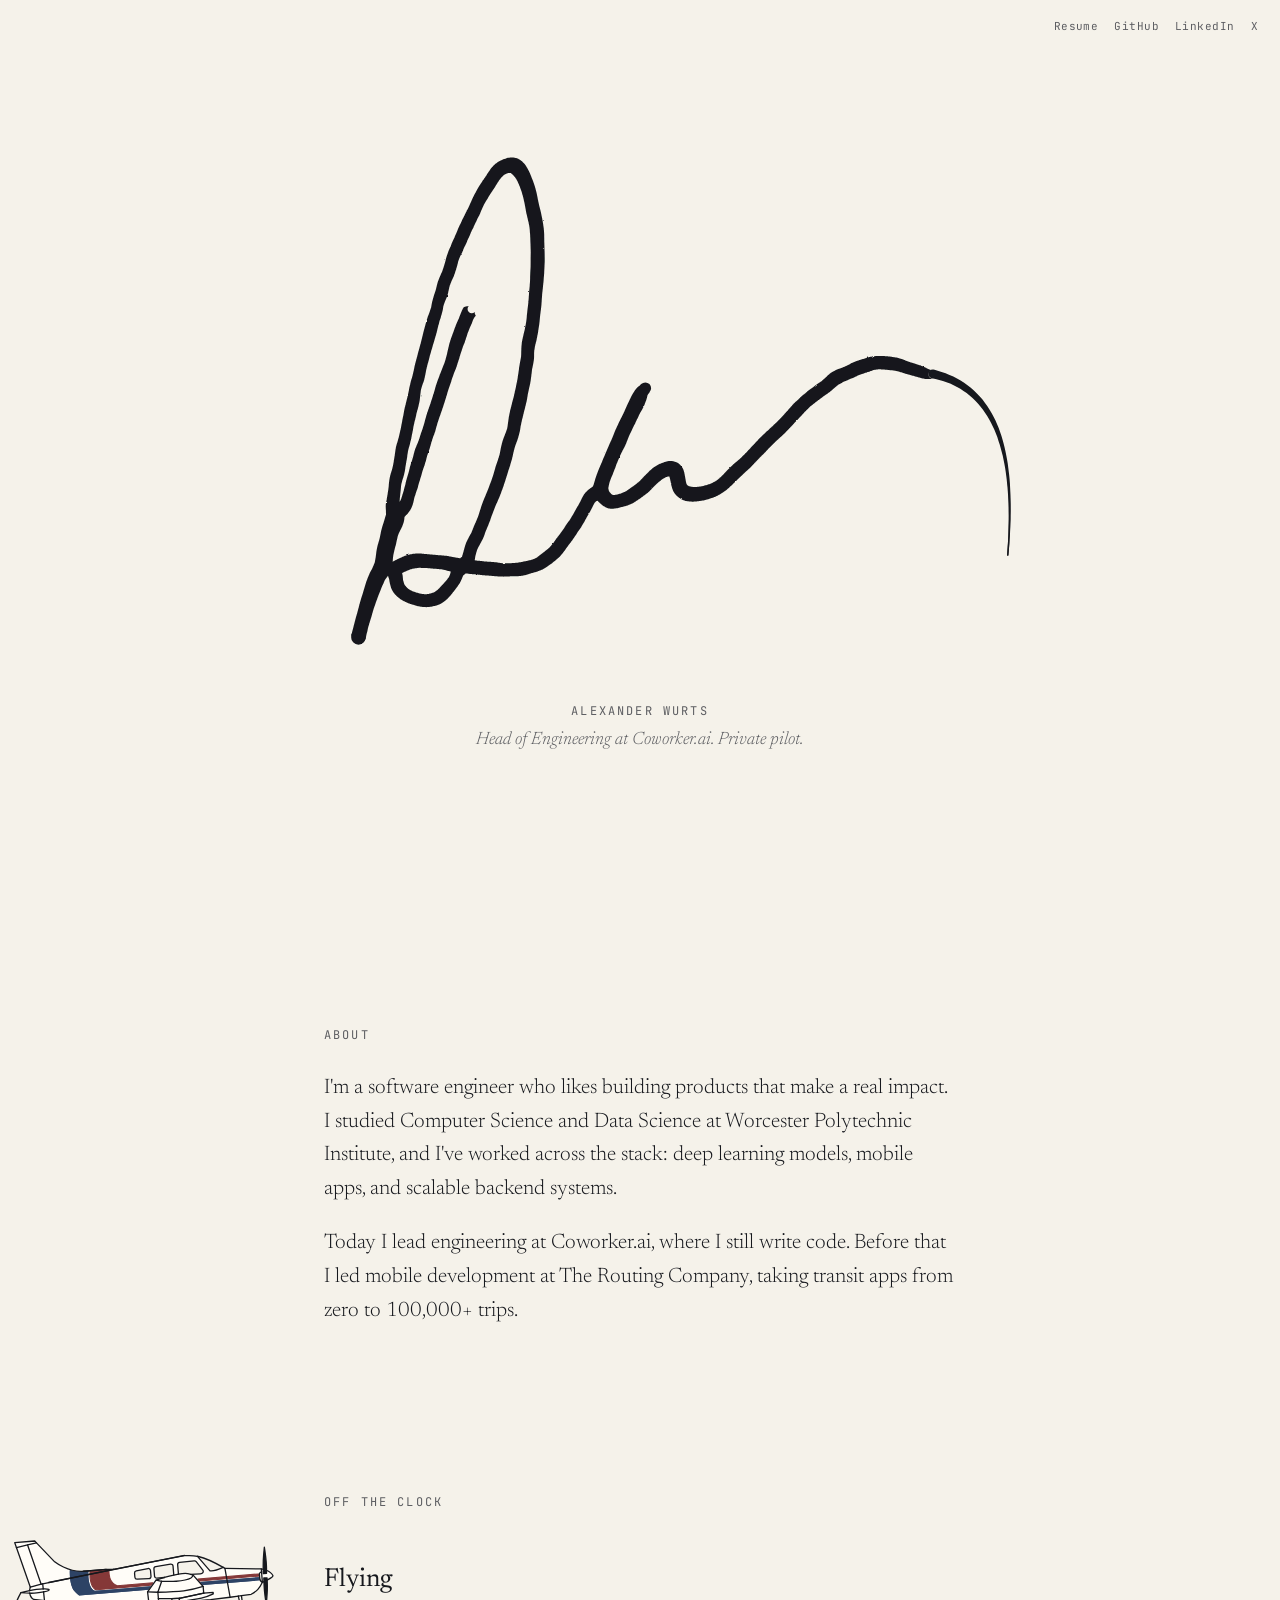
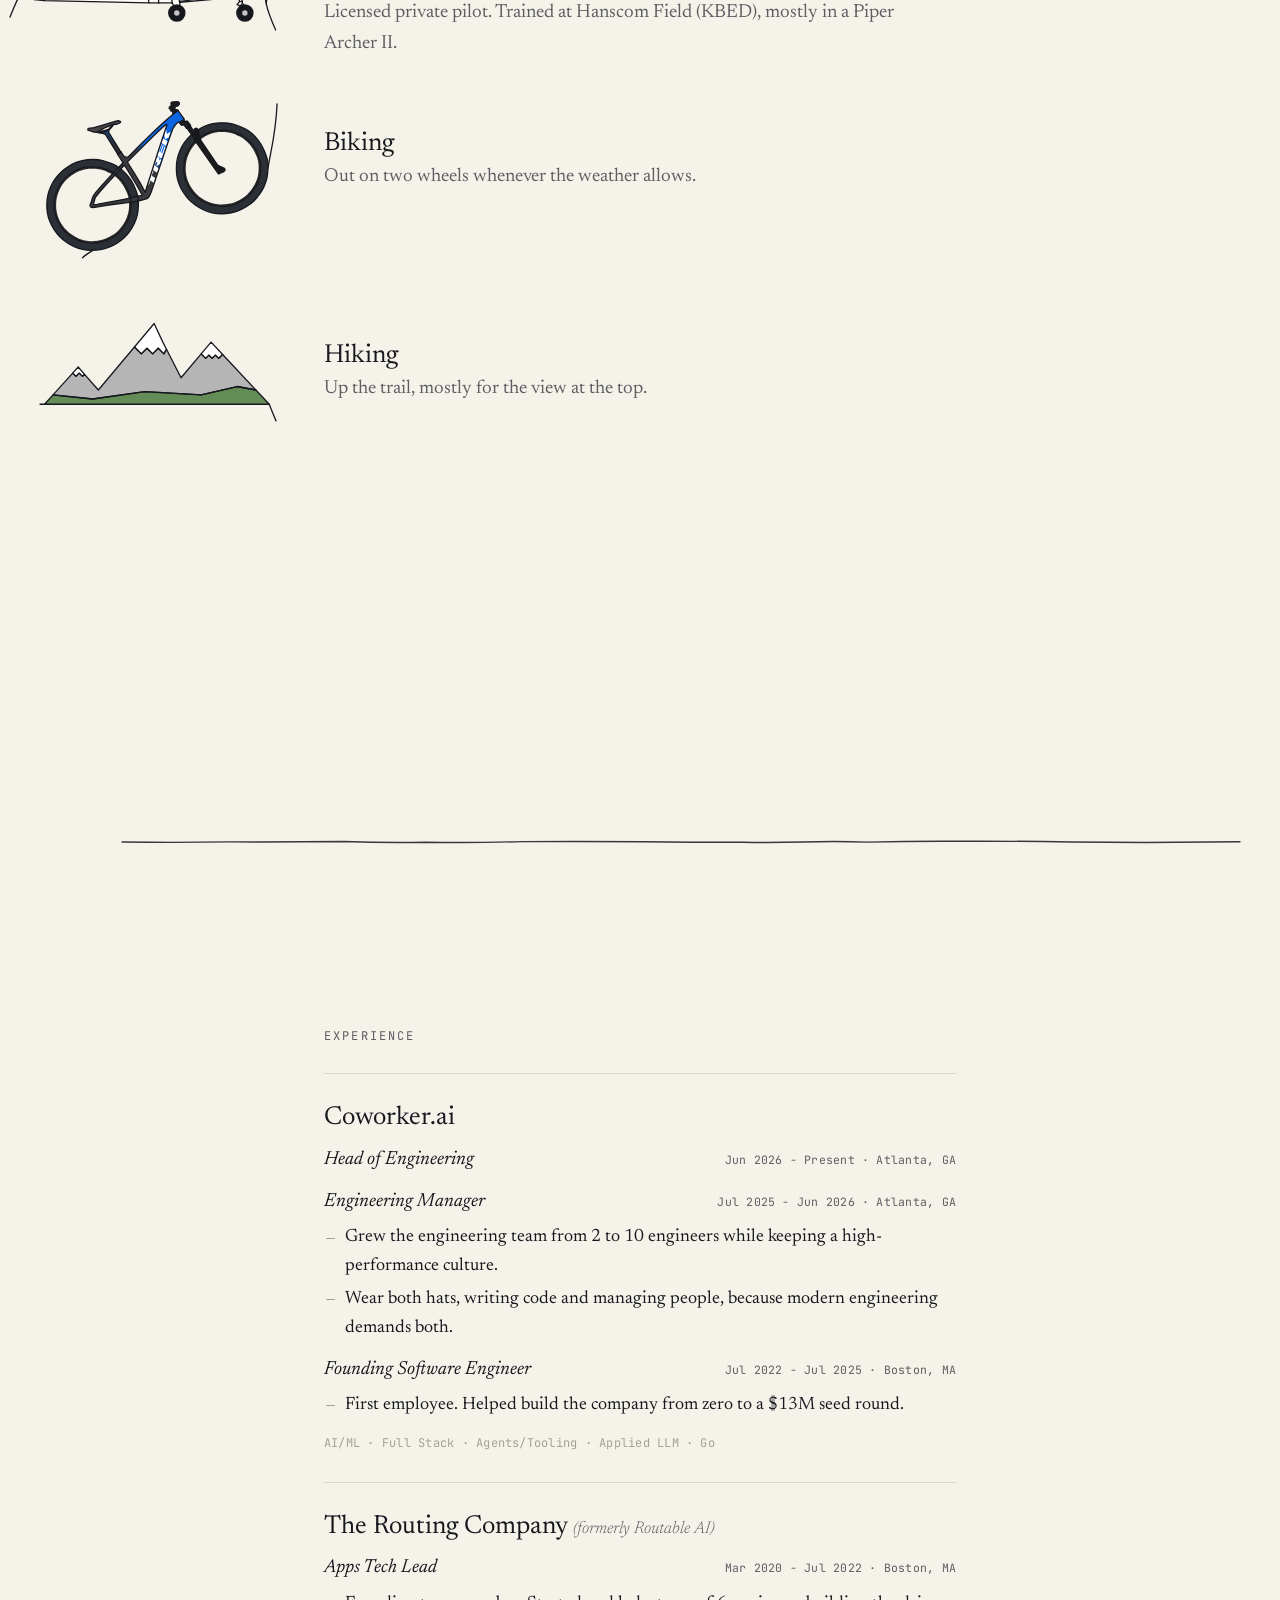
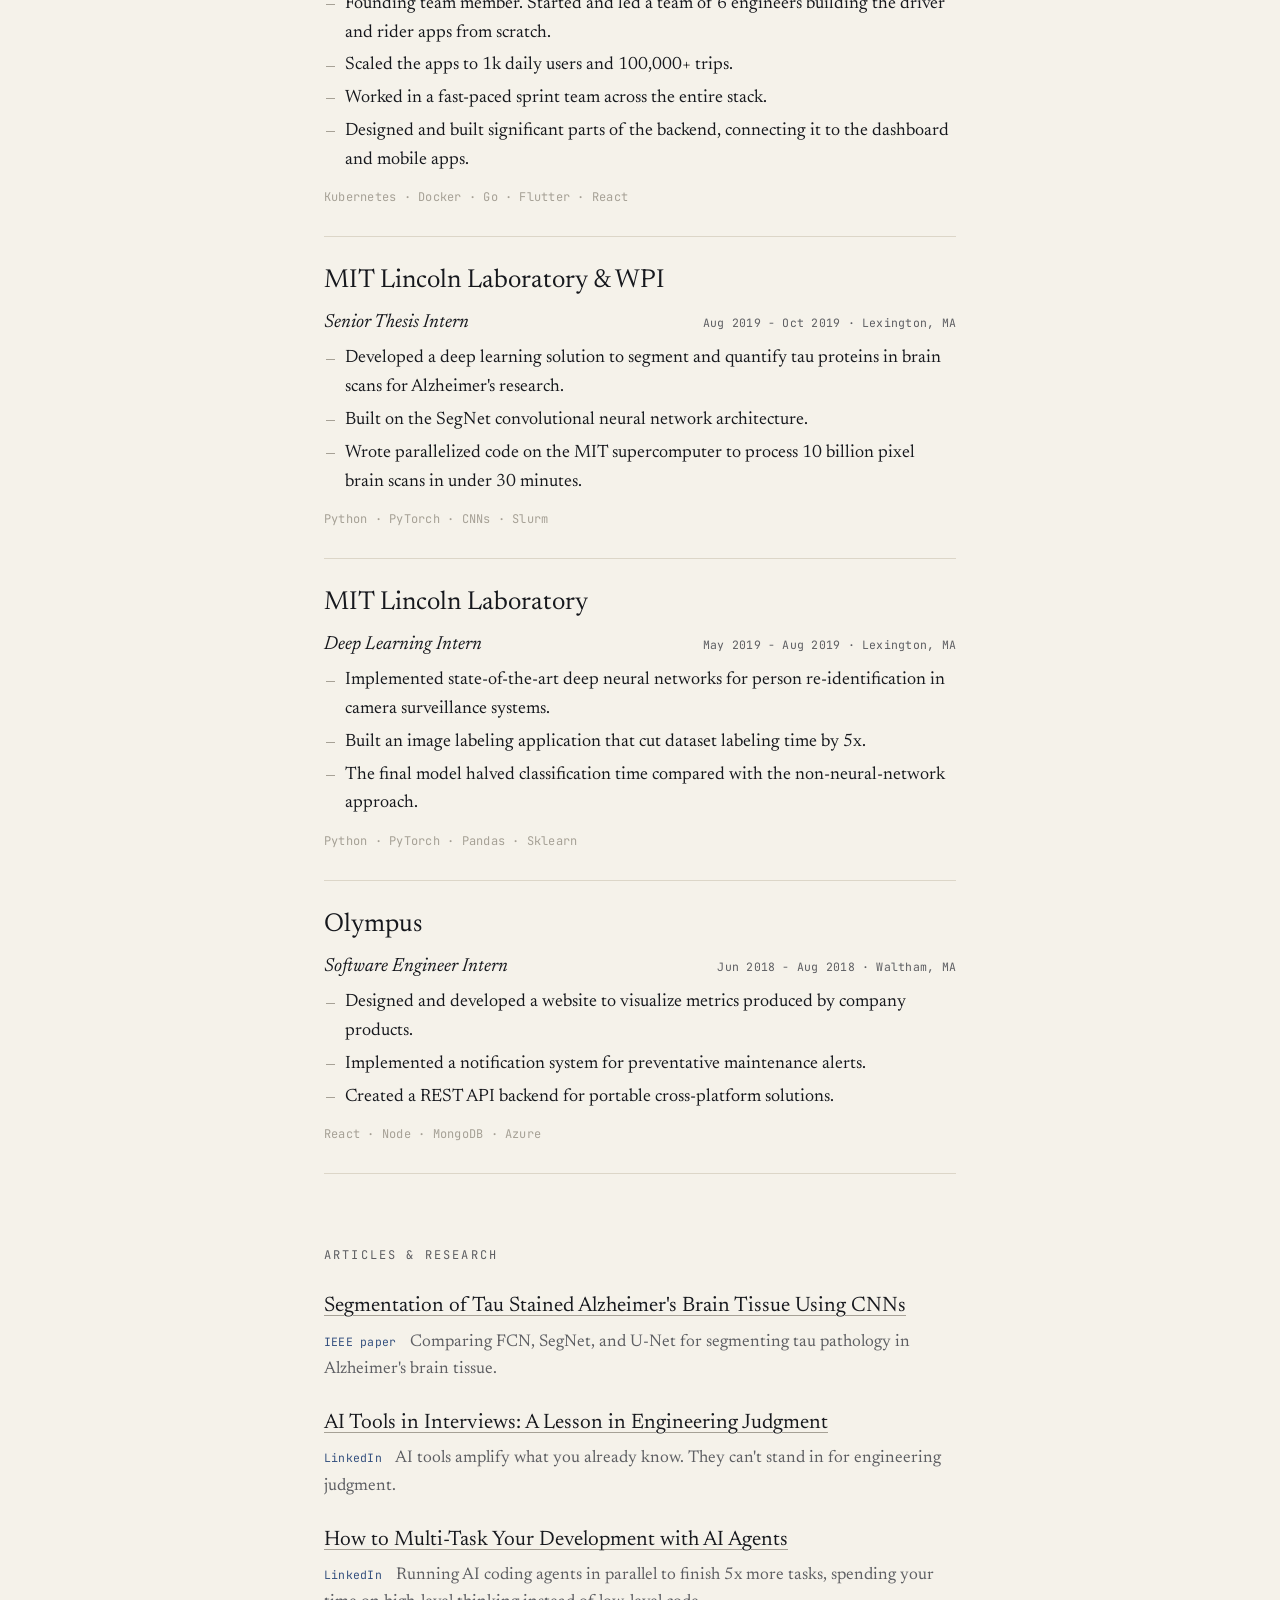
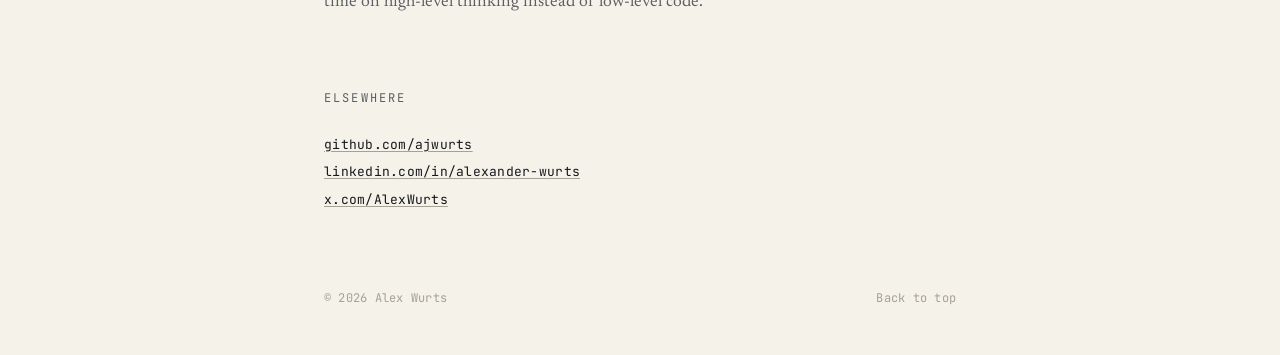
==== commit acbc1ba2: "Add Head of Engineering role (Jun 2026, Atlanta) Co-Authored-By: Claude Opus 5.5 <noreply@anthropic." ====
--- a/index.html
+++ b/index.html
@@ -4,7 +4,7 @@
   <meta charset="UTF-8">
   <meta name="viewport" content="width=device-width, initial-scale=1">
   <title>Alexander Wurts</title>
-  <meta name="description" content="Alexander Wurts: Engineering Manager at Coworker.ai, software engineer, and licensed private pilot.">
+  <meta name="description" content="Alexander Wurts: Head of Engineering at Coworker.ai, software engineer, and licensed private pilot.">
   <meta name="color-scheme" content="light dark">
   <link rel="icon" href="/favicon.ico">
   <link rel="preconnect" href="https://fonts.googleapis.com">
@@ -28,7 +28,7 @@
     <svg class="signature" id="signature" role="img" aria-label="Alex Wurts signature"></svg>
     <div class="caption">
       <p class="mono">Alexander Wurts</p>
-      <p class="lede">Engineering Manager at Coworker.ai. Private pilot.</p>
+      <p class="lede">Head of Engineering at Coworker.ai. Private pilot.</p>
     </div>
     <p class="cue mono" id="cue" aria-hidden="true">scroll</p>
   </header>
@@ -96,7 +96,10 @@
             <h3>Coworker.ai</h3>
           </div>
           <div class="role">
-            <p class="role-title">Engineering Manager <span class="meta mono">Jul 2025 - Present · Atlanta, GA</span></p>
+            <p class="role-title">Head of Engineering <span class="meta mono">Jun 2026 - Present · Atlanta, GA</span></p>
+          </div>
+          <div class="role">
+            <p class="role-title">Engineering Manager <span class="meta mono">Jul 2025 - Jun 2026 · Atlanta, GA</span></p>
             <ul>
               <li>Grew the engineering team from 2 to 10 engineers while keeping a high-performance culture.</li>
               <li>Wear both hats, writing code and managing people, because modern engineering demands both.</li>
--- a/assets/site.css
+++ b/assets/site.css
@@ -170,7 +170,8 @@
 .fun-item p { margin: 0; color: var(--ink-soft); }
 .doodle { flex: none; width: 112px; height: 70px; overflow: visible; }
 .doodle path { fill: none; stroke: var(--ink); stroke-width: var(--sw, 1.5); stroke-linecap: round; stroke-linejoin: round;
-  stroke-dasharray: 1 1; stroke-dashoffset: 1; visibility: hidden;
+  /* 1 2 / 1.001: no zero-length dash ever lands on an endpoint, so round caps never leave a stray dot */
+  stroke-dasharray: 1 2; stroke-dashoffset: 1.001; visibility: hidden;
   transition: stroke-dashoffset var(--dur, 0.5s) cubic-bezier(.45, .05, .4, 1) var(--delay, 0s), visibility 0s linear var(--delay, 0s); }
 .doodle.on path { stroke-dashoffset: 0; visibility: visible; }
 .doodle [data-in], .doodle [data-out] { display: none; }
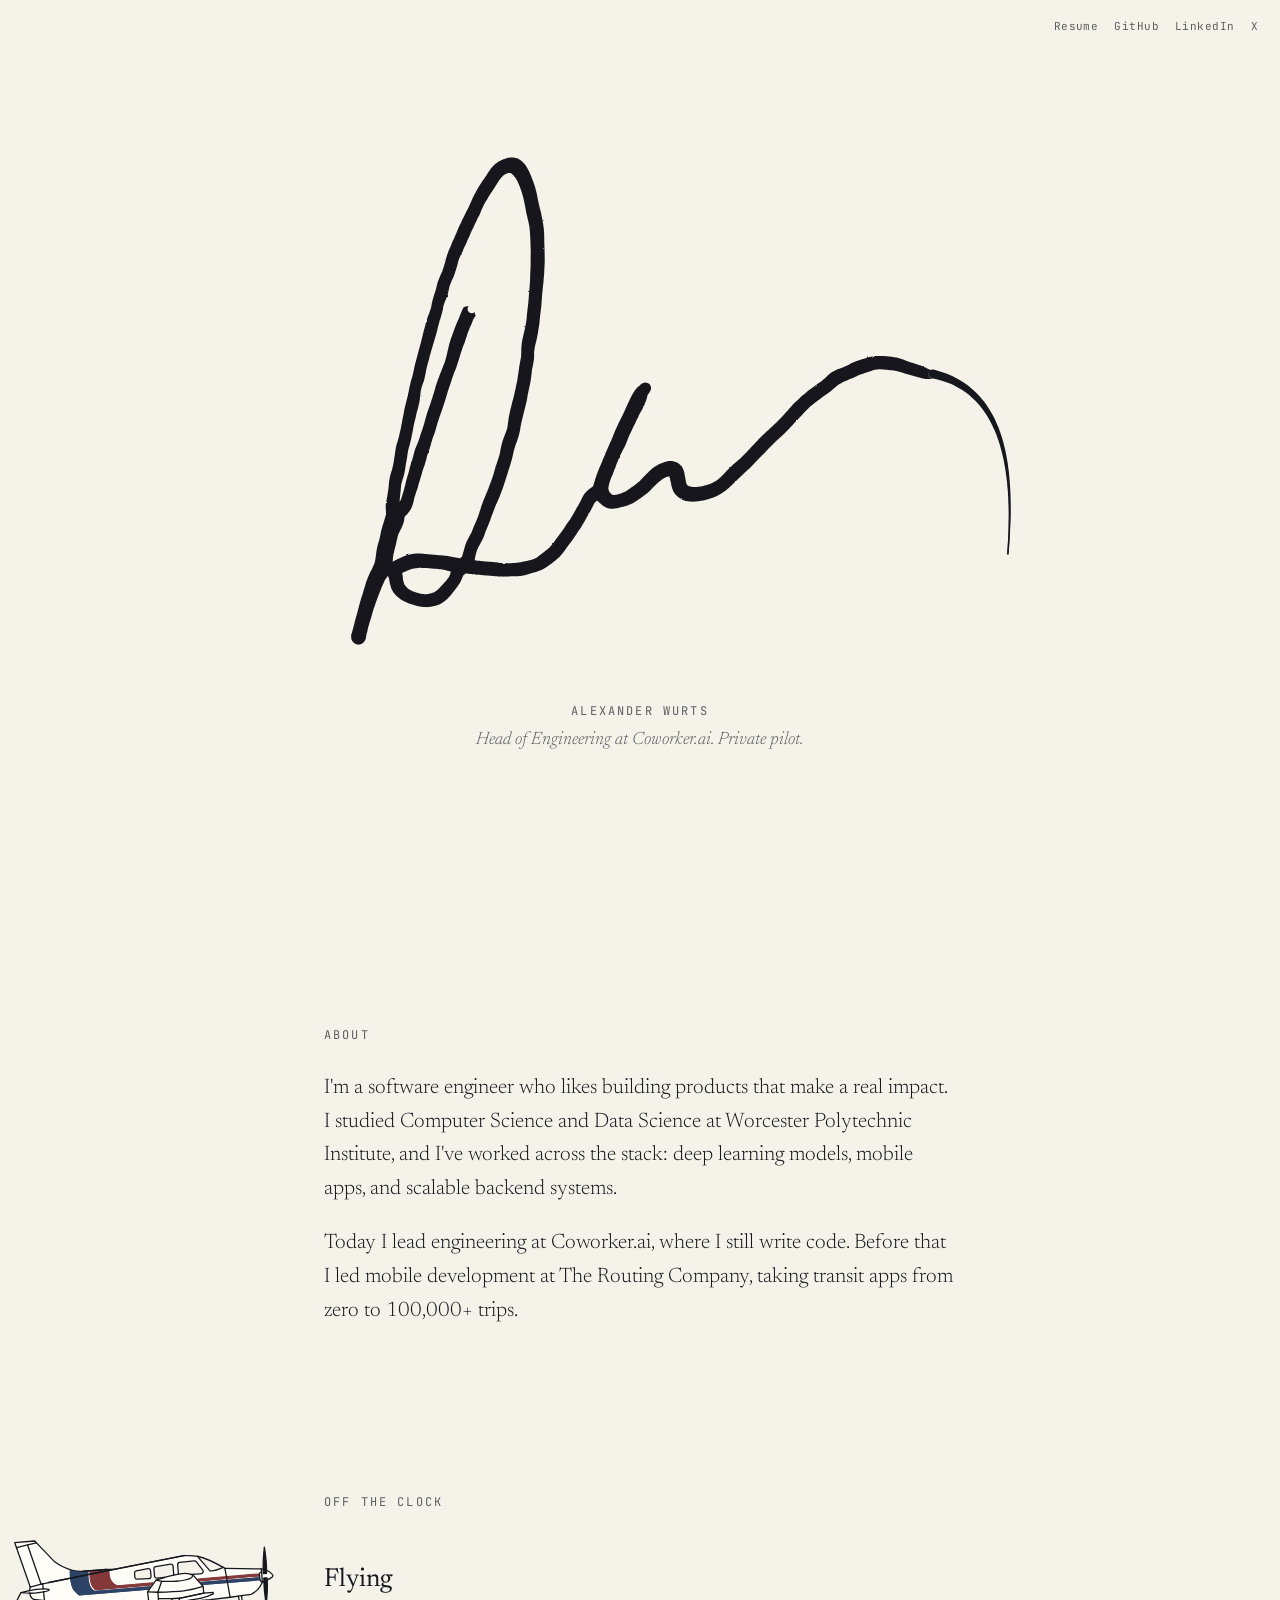
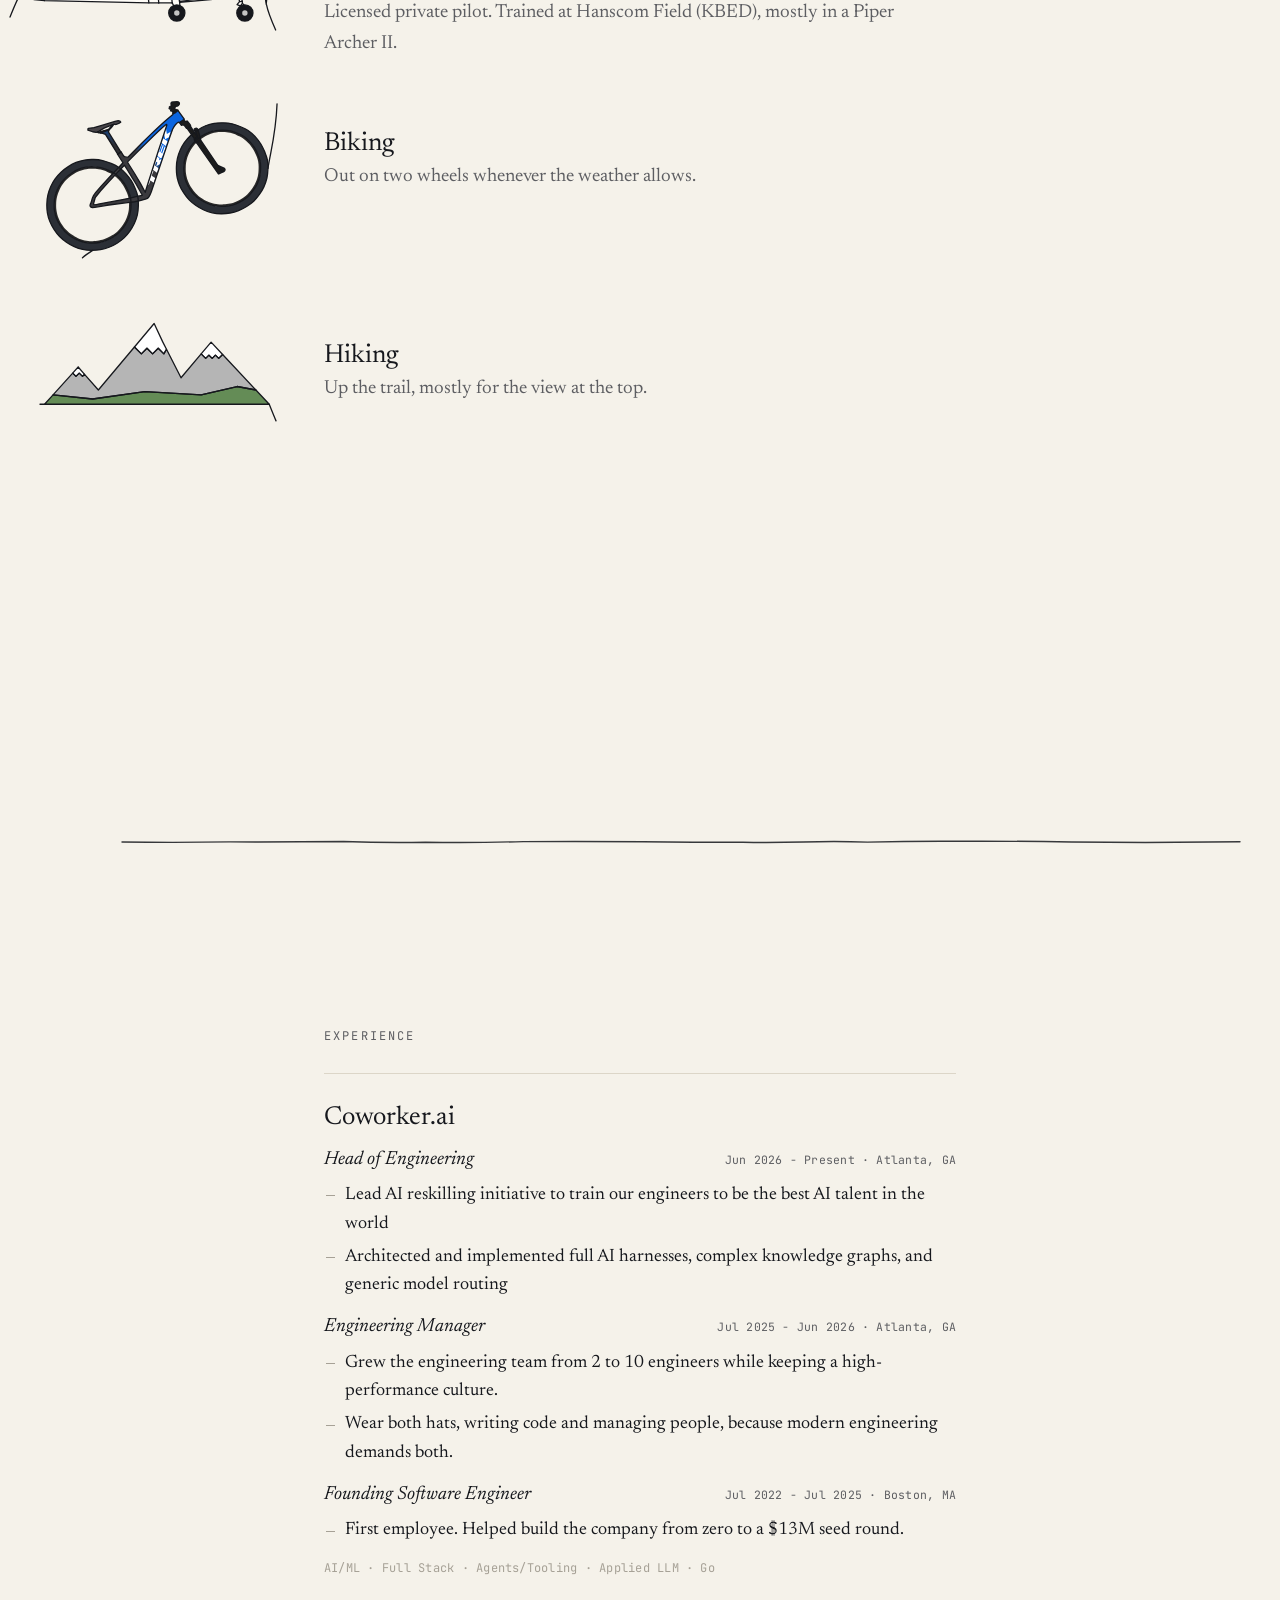
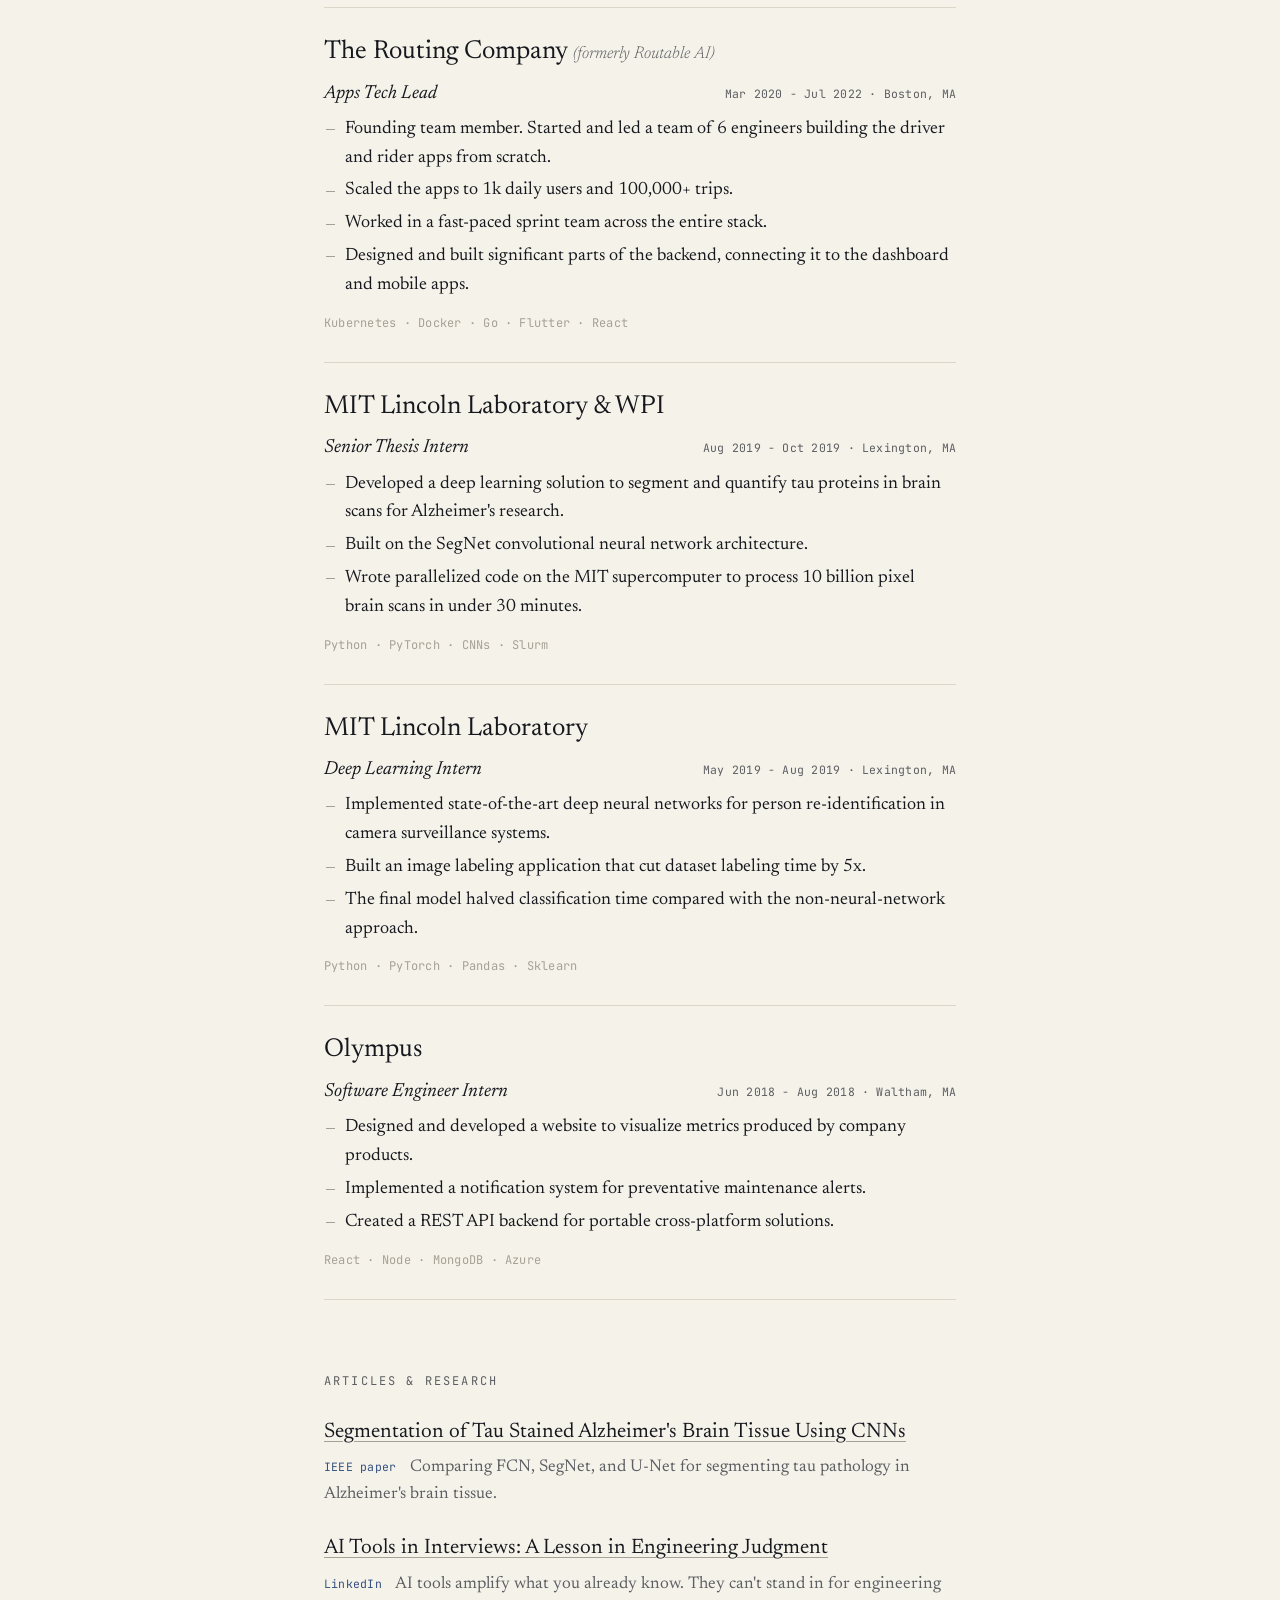
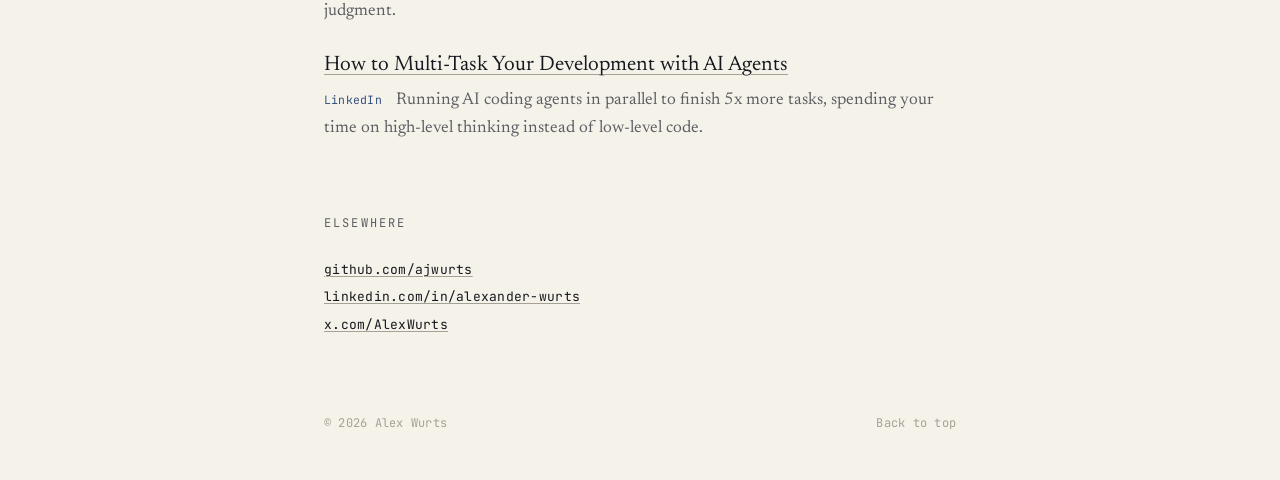
==== commit eb91b963: "Add Head of Engineering highlights Co-Authored-By: Claude Opus 5.5 <noreply@anthropic.com>" ====
--- a/index.html
+++ b/index.html
@@ -1,214 +1,862 @@
-<!DOCTYPE html>
+<!doctype html>
 <html lang="en">
-<head>
-  <meta charset="UTF-8">
-  <meta name="viewport" content="width=device-width, initial-scale=1">
-  <title>Alexander Wurts</title>
-  <meta name="description" content="Alexander Wurts: Head of Engineering at Coworker.ai, software engineer, and licensed private pilot.">
-  <meta name="color-scheme" content="light dark">
-  <link rel="icon" href="/favicon.ico">
-  <link rel="preconnect" href="https://fonts.googleapis.com">
-  <link rel="preconnect" href="https://fonts.gstatic.com" crossorigin>
-  <link href="https://fonts.googleapis.com/css2?family=JetBrains+Mono:wght@400;500&family=Newsreader:ital,opsz,wght@0,6..72,300;0,6..72,400;0,6..72,500;1,6..72,300;1,6..72,400&display=swap" rel="stylesheet">
-  <link rel="stylesheet" href="assets/site.css">
-</head>
-<body>
-  <nav class="corner" aria-label="Links">
-    <a href="#resume">Resume</a>
-    <a href="https://github.com/ajwurts/" target="_blank" rel="noopener">GitHub</a>
-    <a href="https://www.linkedin.com/in/alexander-wurts/" target="_blank" rel="noopener">LinkedIn</a>
-    <a href="https://x.com/AlexWurts" target="_blank" rel="noopener">X</a>
-  </nav>
-
-  <!-- the one ink line that runs from the signature down the page -->
-  <svg class="trail" id="trail" aria-hidden="true"></svg>
-
-  <header class="hero" id="top">
-    <h1 class="visually-hidden">Alexander Wurts</h1>
-    <svg class="signature" id="signature" role="img" aria-label="Alex Wurts signature"></svg>
-    <div class="caption">
-      <p class="mono">Alexander Wurts</p>
-      <p class="lede">Head of Engineering at Coworker.ai. Private pilot.</p>
-    </div>
-    <p class="cue mono" id="cue" aria-hidden="true">scroll</p>
-  </header>
-
-  <main>
-    <section class="col intro" aria-labelledby="about-h">
-      <h2 class="label mono" id="about-h">About</h2>
-      <p>I'm a software engineer who likes building products that make a real impact. I studied Computer Science and Data Science at Worcester Polytechnic Institute, and I've worked across the stack: deep learning models, mobile apps, and scalable backend systems.</p>
-      <p>Today I lead engineering at Coworker.ai, where I still write code. Before that I led mobile development at The Routing Company, taking transit apps from zero to 100,000+ trips.</p>
-    </section>
-
-    <section class="col fun" id="fun" aria-labelledby="fun-h">
-      <h2 class="label mono" id="fun-h">Off the clock</h2>
-      <ul class="fun-list">
-        <li class="fun-item">
-          <svg class="doodle color" data-doodle="plane" viewBox="-2 20 250 90" data-draw="2.8" aria-hidden="true">
-            <path data-in d="M-2 96 C 2 86, 5 79, 8.1 73.4"/>
-            <g class="wash"><path fill-rule="evenodd" style="fill:var(--plane-body)" d="M94.018 51.7816L159.48 39.1594C160.737 39.175 161.84 39.1576 162.872 39.1414C165.727 39.0964 168.042 39.0599 171.592 39.7542L183.208 53.2088C187.19 53.8352 195.406 50.0331 195.406 50.0331C196.434 50.6307 197.024 50.9938 197.024 50.9938L199.422 64.3162L201.819 77.6386L183.733 79.8878L155.06 82.2946L154.999 81.5687C154.999 81.5687 169.108 79.7788 175.202 78.4108C181.297 77.0428 186.21 74.5628 186.21 74.5628L186.088 73.111L177.377 73.8422L176.859 67.6721L167.567 57.1214C167.567 57.1214 166.942 56.8958 166.063 56.6231C165.829 56.5505 165.577 56.4744 165.313 56.3985L174.18 55.9138C174.809 55.8794 175.421 55.6955 175.965 55.3773C177.001 54.771 177.265 53.3895 176.524 52.4441L170.42 44.6531C169.995 44.1106 169.321 43.8252 168.635 43.8977L155.018 45.3394C153.936 45.4539 153.145 46.4118 153.236 47.4956L153.97 56.2418C152.559 56.4773 151.106 56.7677 149.655 57.0912L148.959 48.7992C148.861 47.6346 147.79 46.8016 146.637 46.9937L132.933 49.2784C131.906 49.4496 131.182 50.3806 131.269 51.4184L131.831 58.114C131.923 59.2147 132.891 60.0321 133.991 59.9397L140.998 59.3516C136.51 60.6694 133.239 61.8304 133.239 61.8304L125.382 72.7241L126.598 82.8562L29.9264 80.7365L29.0638 72.705C34.7267 71.6333 34.2156 70.8733 34.2156 70.8733C34.2156 70.8733 35.0425 69.6411 28.7608 69.8833L28.2535 65.1602L94.018 51.7816ZM113.329 55.4101C113.244 54.4027 113.925 53.4906 114.914 53.2848L125.698 51.0416C126.873 50.7971 127.998 51.636 128.098 52.8324L128.557 58.3034C128.653 59.4367 127.785 60.4211 126.649 60.4689L115.716 60.9294C114.644 60.9746 113.728 60.1669 113.638 59.0985L113.329 55.4101Z"/><path style="fill:var(--plane-body)" d="M197.024 50.9938L230.69 51.4575L230.903 53.9981C230.903 53.9981 229.375 54.7531 228.847 55.6327C228.847 55.6327 229.053 58.2823 229.195 59.9791C229.446 62.9686 231.726 63.7977 231.726 63.7977C231.726 63.7977 229.556 68.1951 227.525 70.3639C225.495 72.5326 221.327 74.9047 221.327 74.9047L212.296 76.1704L209.406 76.5754L201.819 77.6386L199.422 64.3162L197.024 50.9938Z"/><path style="fill:var(--plane-body)" d="M167.567 57.1214L176.859 67.6721C176.859 67.6721 167.474 70.7079 158.925 71.736C151.006 72.6885 134.91 73.0208 134.91 73.0208L138.443 62.8556C138.443 62.8556 146.749 63.2257 151.963 62.8173C157.398 62.3915 163.154 61.1469 165.603 59.8448C166.761 59.2292 167.567 57.1214 167.567 57.1214Z"/><path style="fill:var(--plane-body)" d="M176.859 67.6721L177.377 73.8422L154.755 78.6651L147.83 78.8992L147.466 78.9115L135.397 78.828L134.91 73.0208C134.91 73.0208 151.006 72.6885 158.925 71.736C167.474 70.7079 176.859 67.6721 176.859 67.6721Z"/><path style="fill:var(--plane-body)" d="M125.382 72.7241L134.91 73.0208L135.397 78.828L135.736 82.8635L126.598 82.8562L125.382 72.7241Z"/><path style="fill:var(--plane-body)" d="M133.239 61.8304L138.443 62.8556L134.91 73.0208L125.382 72.7241L133.239 61.8304Z"/><path style="fill:var(--plane-body)" d="M165.603 59.8448C163.154 61.1469 157.398 62.3915 151.963 62.8173C146.749 63.2257 138.443 62.8556 138.443 62.8556L133.239 61.8304C133.239 61.8304 136.51 60.6694 140.998 59.3516C143.607 58.5854 146.627 57.7662 149.655 57.0912C151.106 56.7677 152.559 56.4773 153.97 56.2418C157.143 55.7121 160.099 55.46 162.334 55.7332C163.245 55.8446 164.353 56.1212 165.313 56.3985C165.577 56.4744 165.829 56.5505 166.063 56.6231C166.942 56.8958 167.567 57.1214 167.567 57.1214C167.567 57.1214 166.761 59.2292 165.603 59.8448Z"/><path style="fill:var(--plane-body)" d="M186.088 73.111L186.21 74.5628C186.21 74.5628 181.297 77.0428 175.202 78.4108C169.108 79.7788 154.999 81.5687 154.999 81.5687L154.755 78.6651L177.377 73.8422L186.088 73.111Z"/><path style="fill:var(--plane-body)" d="M149.466 85.3227L148.164 82.8734L147.83 78.8992L154.755 78.6651L154.999 81.5687L155.06 82.2946L155.304 85.1982L149.466 85.3227Z"/><path style="fill:var(--plane-body)" d="M148.164 82.8734L135.736 82.8635L135.397 78.828L147.466 78.9115L147.83 78.8992L148.164 82.8734Z"/><path style="fill:var(--plane-body)" d="M39.342 44.8576C39.342 44.8576 51.8703 54.7712 66.3882 53.5526L87.0762 51.816L94.018 51.7816L28.2535 65.1602L26.8245 65.5543L14.274 29.2491L22.5127 27.2481L39.342 44.8576Z"/><path style="fill:var(--plane-body)" d="M16.8219 68.3128L4.01581 31.7407L14.274 29.2491L26.8245 65.5543L16.8219 68.3128Z"/><path style="fill:var(--plane-body)" d="M2.3995 27.1248L20.9098 25.571L22.5127 27.2481L14.274 29.2491L4.01581 31.7407L2.3995 27.1248Z"/><path style="fill:var(--plane-body)" d="M8.11382 73.4298C8.11382 73.4298 11.8968 72.3843 16.1074 71.4908C18.2702 71.0318 20.5458 70.613 22.4794 70.3964C25.1169 70.1011 27.1675 69.9448 28.7608 69.8833C35.0425 69.6411 34.2156 70.8733 34.2156 70.8733C34.2156 70.8733 34.7267 71.6333 29.0638 72.705C27.4871 73.0034 25.4318 73.3259 22.7536 73.663C20.8007 73.9087 18.4576 73.9576 16.2243 73.9161C11.9698 73.8371 8.11382 73.4298 8.11382 73.4298Z"/><path style="fill:var(--plane-body)" d="M29.9264 80.7365L19.9745 79.7443C19.9745 79.7443 16.9678 78.2164 16.2243 73.9161C18.4576 73.9576 20.8007 73.9087 22.7536 73.663C25.4318 73.3259 27.4871 73.0034 29.0638 72.705L29.9264 80.7365Z"/><path style="fill:var(--plane-body)" d="M26.8245 65.5543L28.2535 65.1602L28.7608 69.8833C27.1675 69.9448 25.1169 70.1011 22.4794 70.3964C20.5458 70.613 18.2702 71.0318 16.1074 71.4908C16.2669 69.9928 16.8219 68.3128 16.8219 68.3128L26.8245 65.5543Z"/><path style="fill:var(--plane-body)" d="M241.431 57.5004C242.232 59.2608 231.726 63.7977 231.726 63.7977L231.39 59.8053L230.903 53.9981L230.69 51.4575C230.69 51.4575 239.19 52.5715 241.431 57.5004Z"/><path style="fill:var(--plane-body)" d="M209.406 76.5754L212.296 76.1704L213.011 81.4508L213.256 83.2577L211.261 85.6182L208.236 84.4102L210.563 81.6563L209.406 76.5754Z"/><path style="fill:var(--plane-body)" d="M213.256 83.2577L214.969 85.307L212.214 86.0865L211.261 85.6182L213.256 83.2577Z"/><path style="fill:var(--plane-navy)" d="M228.613 59.0245L229.217 61.9844L176.438 66.4146L173.957 63.6123L228.613 59.0245Z"/><path style="fill:var(--plane-navy)" d="M126.225 70.6294L128.557 67.4231L89.6023 70.6929L77.1462 71.7385C76.097 71.6961 75.2924 71.0976 75.0696 70.9093C69.5879 66.2766 70.5745 53.2233 70.5745 53.2233C70.5745 53.2233 63.9812 53.9209 60.0694 53.6033C57.2828 53.3771 53.425 52.154 53.425 52.154C53.425 52.154 52.6678 65.7317 57.589 71.8748C59.0591 73.7099 61.9514 76.0245 61.9514 76.0245L126.225 70.6294Z"/><path style="fill:var(--plane-maroon)" d="M172.061 60.7609L227.938 56.0707L228.105 58.0637L173.723 62.6284L172.061 60.7609Z"/><path style="fill:var(--plane-maroon)" d="M128.655 66.4114L92.3077 69.4624L78.3537 70.6336C77.5299 70.7028 76.71 70.4326 76.1388 69.835C75.5345 69.2026 74.7689 68.3216 74.2788 67.4634C71.6571 62.8727 72.1113 53.5961 72.1113 53.5961L89.55 52.1323C89.55 52.1323 89.4764 60.9518 93.0868 64.3794C94.5028 65.7238 97.3237 67.0343 97.3237 67.0343L130.208 64.274L128.655 66.4114Z"/><path style="stroke:var(--plane-maroon);stroke-width:1" d="M92.3077 69.4624L92.1404 67.4694L97.3237 67.0343M92.3077 69.4624L128.655 66.4114L130.208 64.274L97.3237 67.0343M92.3077 69.4624L78.3537 70.6336C77.5299 70.7028 76.71 70.4326 76.1388 69.835C75.5345 69.2026 74.7689 68.3216 74.2788 67.4634C71.6571 62.8727 72.1113 53.5961 72.1113 53.5961L89.55 52.1323C89.55 52.1323 89.4764 60.9518 93.0868 64.3794C94.5028 65.7238 97.3237 67.0343 97.3237 67.0343M227.938 56.0707L172.061 60.7609L173.723 62.6284L228.105 58.0637L227.938 56.0707Z"/><path style="fill:var(--plane-navy)" d="M228.614 59.0245L229.217 61.9844L176.438 66.4146L173.957 63.6123L228.614 59.0245Z"/><path style="fill:var(--plane-navy)" d="M126.225 70.6294L128.557 67.4231L89.6025 70.6929L77.1464 71.7385C76.0971 71.6961 75.2926 71.0976 75.0697 70.9093C69.5881 66.2766 70.5746 53.2233 70.5746 53.2233C70.5746 53.2233 63.9814 53.9209 60.0695 53.6033C57.283 53.3771 53.4251 52.154 53.4251 52.154C53.4251 52.154 52.6679 65.7317 57.5891 71.8748C59.0592 73.7099 61.9515 76.0245 61.9515 76.0245L126.225 70.6294Z"/><path style="fill:var(--plane-prop)" d="M235.54 55.501L232.55 55.752C232.55 55.752 232.351 48.4297 232.538 43.6532C232.725 38.8767 233.507 31.2902 233.507 31.2902C233.507 31.2902 235.165 41.6976 235.447 48.4266C235.563 51.1871 235.54 55.501 235.54 55.501Z"/><path style="fill:var(--plane-prop)" d="M236.026 59.8268L233.027 59.7318C233.027 59.7318 233.21 67.0545 233.645 71.8148C234.08 76.5751 235.256 84.1106 235.256 84.1106C235.256 84.1106 236.37 73.631 236.302 66.8964C236.274 64.1336 236.026 59.8268 236.026 59.8268Z"/><circle cx="152.457" cy="92.2549" r="7.5" style="fill:var(--plane-tire)"/><circle cx="152.457" cy="92.2549" r="2.5" style="fill:var(--plane-hub)"/><circle cx="215.489" cy="92.2503" r="7.5" style="fill:var(--plane-tire)"/><circle cx="215.489" cy="92.2503" r="2.5" style="fill:var(--plane-hub)"/></g>
-            <g class="ink"><path d="M4.01581 31.7407L2.3995 27.1248L20.9098 25.571L22.5127 27.2481L39.342 44.8576C39.342 44.8576 51.8703 54.7712 66.3882 53.5526"/><path d="M4.01581 31.7407L14.274 29.2491L22.5127 27.2481"/><path d="M14.274 29.2491L26.8245 65.5543"/><path d="M16.1074 71.4908C11.8968 72.3843 8.11382 73.4298 8.11382 73.4298C8.11382 73.4298 11.9698 73.8371 16.2243 73.9161"/><path d="M16.1074 71.4908C18.2702 71.0318 20.5458 70.613 22.4794 70.3964C25.1168 70.1011 27.1675 69.9448 28.7608 69.8833"/><path d="M16.2243 73.9161C18.4576 73.9576 20.8007 73.9087 22.7536 73.663C25.4318 73.3259 27.4871 73.0034 29.0638 72.705"/><path d="M16.8219 68.3128L4.01581 31.7407"/><path d="M16.8219 68.3128L26.8245 65.5543"/><path d="M16.8219 68.3128C16.8219 68.3128 16.2669 69.9928 16.1074 71.4908"/><path d="M26.8245 65.5543L28.2535 65.1602L94.018 51.7816"/><path d="M28.2535 65.1602L28.7608 69.8833"/><path d="M28.7608 69.8833C35.0424 69.6411 34.2156 70.8733 34.2156 70.8733C34.2156 70.8733 34.7267 71.6333 29.0638 72.705"/><path d="M29.9264 80.7365L29.0638 72.705"/><path d="M33.7928 63.9843L159.648 38.9559"/><path d="M66.3882 53.5526L87.0762 51.816"/><path d="M94.018 51.7816L87.0762 51.816C87.0762 51.816 74.4674 52.8744 66.3882 53.5526"/><path d="M94.018 51.7816L159.48 39.1594C160.737 39.175 161.84 39.1576 162.872 39.1414C165.727 39.0964 168.042 39.0599 171.592 39.7542"/><path d="M113.638 59.0985L113.329 55.4101C113.244 54.4027 113.925 53.4906 114.914 53.2848L125.698 51.0416C126.873 50.7971 127.998 51.636 128.098 52.8324L128.557 58.3034C128.653 59.4367 127.785 60.4211 126.649 60.4689L115.716 60.9294C114.644 60.9746 113.728 60.1669 113.638 59.0985Z"/><path d="M133.239 61.8304L138.443 62.8556"/><path d="M134.91 73.0208L125.382 72.7241"/><path d="M134.91 73.0208L135.397 78.828"/><path d="M135.397 78.828L147.466 78.9115L147.83 78.8992"/><path d="M135.736 82.8635L126.598 82.8562L29.9264 80.7365L19.9745 79.7443C19.9745 79.7443 16.9678 78.2164 16.2243 73.9161"/><path d="M135.736 82.8635L135.397 78.828"/><path d="M138.443 62.8556L134.91 73.0208"/><path d="M140.998 59.3516C136.51 60.6694 133.239 61.8304 133.239 61.8304L125.382 72.7241L126.598 82.8562"/><path d="M140.998 59.3516C143.607 58.5854 146.627 57.7662 149.655 57.0912C151.106 56.7677 152.559 56.4773 153.97 56.2418C157.143 55.7121 160.099 55.46 162.334 55.7332C163.245 55.8446 164.353 56.1212 165.313 56.3985C165.577 56.4744 165.829 56.5505 166.063 56.6231C166.942 56.8958 167.567 57.1214 167.567 57.1214L176.859 67.6721L177.377 73.8422"/><path d="M140.998 59.3516L133.991 59.9397C132.891 60.0321 131.923 59.2147 131.831 58.114L131.269 51.4184C131.182 50.3806 131.906 49.4496 132.933 49.2784L146.637 46.9937C147.79 46.8016 148.861 47.6346 148.959 48.7992L149.655 57.0912"/><path d="M148.164 82.8734L149.466 85.3227L155.304 85.1982L155.06 82.2946"/><path d="M148.164 82.8734L135.736 82.8635"/><path d="M148.164 82.8734L147.83 78.8992"/><path d="M153.97 56.2418L153.236 47.4956C153.145 46.4118 153.936 45.4539 155.018 45.3394L168.635 43.8977C169.321 43.8252 169.995 44.1106 170.42 44.6531L176.524 52.4441C177.265 53.3895 177.001 54.771 175.965 55.3773C175.421 55.6955 174.809 55.8794 174.18 55.9138L165.313 56.3985"/><path d="M154.755 78.6651C152.051 78.7565 147.83 78.8992 147.83 78.8992"/><path d="M154.755 78.6651L147.83 78.8992"/><path d="M154.999 81.5687C154.999 81.5687 154.851 79.799 154.755 78.6651"/><path d="M154.999 81.5687L155.06 82.2946"/><path d="M154.999 81.5687C154.999 81.5687 169.108 79.7788 175.202 78.4108C181.297 77.0428 186.21 74.5628 186.21 74.5628L186.088 73.111L177.377 73.8422"/><path d="M154.999 81.5687L154.755 78.6651"/><path d="M167.567 57.1214C167.567 57.1214 166.761 59.2292 165.603 59.8448C163.154 61.1469 157.398 62.3915 151.963 62.8173C146.749 63.2257 138.443 62.8556 138.443 62.8556"/><path d="M176.859 67.6721C176.859 67.6721 167.474 70.7079 158.925 71.736C151.006 72.6885 134.91 73.0208 134.91 73.0208"/><path d="M177.377 73.8422C177.377 73.8422 163.59 76.7816 154.755 78.6651"/><path d="M177.377 73.8422L154.755 78.6651"/><path d="M195.406 50.0331C191.365 47.6836 180.567 41.7082 172.336 39.9079C172.095 39.8551 171.846 39.8039 171.592 39.7542"/><path d="M195.406 50.0331C195.406 50.0331 187.19 53.8352 183.208 53.2088L171.592 39.7542"/><path d="M197.024 50.9938L230.69 51.4575C230.69 51.4575 239.19 52.5715 241.431 57.5004C242.232 59.2608 231.726 63.7977 231.726 63.7977"/><path d="M197.024 50.9938L199.422 64.3162L201.819 77.6386"/><path d="M197.024 50.9938C197.024 50.9938 196.434 50.6307 195.406 50.0331"/><path d="M209.406 76.5754L212.296 76.1704L221.327 74.9047C221.327 74.9047 225.495 72.5326 227.525 70.3639C229.556 68.1951 231.726 63.7977 231.726 63.7977"/><path d="M209.406 76.5754L201.819 77.6386L183.733 79.8878L155.06 82.2946"/><path d="M209.406 76.5754L210.563 81.6563L208.236 84.4102L211.261 85.6182"/><path d="M210.926 81.6258L213.011 81.4508"/><path d="M212.296 76.1704L213.011 81.4508"/><path d="M213.256 83.2577L214.969 85.307L212.214 86.0865L211.261 85.6182"/><path d="M213.256 83.2577L211.261 85.6182"/><path d="M213.256 83.2577L213.011 81.4508"/><path d="M230.69 51.4575L230.903 53.9981"/><path d="M231.726 63.7977L231.39 59.8053L230.903 53.9981"/><path d="M231.726 63.7977C231.726 63.7977 229.446 62.9686 229.195 59.9791C229.053 58.2823 228.847 55.6327 228.847 55.6327C229.375 54.7531 230.903 53.9981 230.903 53.9981"/><path d="M235.54 55.501L232.55 55.752C232.55 55.752 232.351 48.4297 232.538 43.6532C232.725 38.8767 233.507 31.2902 233.507 31.2902C233.507 31.2902 235.165 41.6976 235.447 48.4266C235.563 51.1871 235.54 55.501 235.54 55.501Z"/><path d="M236.026 59.8268L233.027 59.7318C233.027 59.7318 233.21 67.0545 233.645 71.8148C234.08 76.5751 235.256 84.1106 235.256 84.1106C235.256 84.1106 236.37 73.631 236.302 66.8964C236.274 64.1336 236.026 59.8268 236.026 59.8268Z"/><path d="M144.957 92.2549a7.5 7.5 0 1 0 15 0a7.5 7.5 0 1 0 -15 0"/><path d="M207.989 92.2503a7.5 7.5 0 1 0 15 0a7.5 7.5 0 1 0 -15 0"/></g>
-            <path data-out d="M235.5 84.5 C 237 92, 240 99, 244 108"/>
-          </svg>
-          <div>
-            <h3>Flying</h3>
-            <p>Licensed private pilot. Trained at Hanscom Field (KBED), mostly in a Piper Archer&nbsp;II.</p>
-          </div>
-        </li>
-        <li class="fun-item fun-bike">
-          <svg class="doodle color" data-doodle="bike" viewBox="0 0 212 142" data-draw="2.6" aria-hidden="true">
-            <defs><linearGradient id="bike-frame" gradientUnits="userSpaceOnUse" x1="126.71" y1="16.89" x2="44.52" y2="97.36"><stop offset="0" style="stop-color:var(--bike-blue)"/><stop offset="0.3606" style="stop-color:var(--bike-blue)"/><stop offset="0.4519" style="stop-color:var(--bike-grey)"/><stop offset="1" style="stop-color:var(--bike-grey)"/></linearGradient><linearGradient id="bike-stay" gradientUnits="userSpaceOnUse" x1="131.28" y1="33.04" x2="67.71" y2="116.37"><stop offset="0" style="stop-color:var(--bike-blue)"/><stop offset="0.3606" style="stop-color:var(--bike-blue)"/><stop offset="0.4519" style="stop-color:var(--bike-grey)"/><stop offset="1" style="stop-color:var(--bike-grey)"/></linearGradient></defs>
-            <path data-in d="M209.4 6 C 208.4 33.0, 203.4 49.0, 201.4 63.0"/>
-            <g class="wash"><path fill-rule="evenodd" style="fill:var(--bike-tire)" d="M31.91 57.79C29.09 58.93 27.17 60.10 24.67 61.74C22.16 63.38 20.77 64.36 18.58 66.40C16.39 68.44 14.93 70.06 13.20 72.52C11.47 74.98 10.65 76.49 9.42 79.24C8.20 81.99 7.60 83.70 6.94 86.70C6.27 89.69 6.10 91.53 6.03 94.56C5.95 97.58 6.02 99.30 6.52 102.28C7.02 105.26 7.59 107.25 8.73 110.08C9.87 112.90 10.72 114.41 12.38 116.97C14.03 119.53 15.16 121.08 17.30 123.28C19.43 125.48 20.80 126.55 23.32 128.30C25.83 130.04 27.42 130.96 30.23 132.21C33.05 133.46 34.74 134.05 37.72 134.69C40.71 135.34 42.45 135.48 45.50 135.52C48.55 135.56 50.42 135.42 53.44 134.87C56.46 134.33 58.14 133.85 60.99 132.74C63.85 131.62 65.48 130.75 68.07 129.13C70.65 127.52 72.09 126.55 74.31 124.46C76.53 122.37 77.62 120.96 79.38 118.49C81.14 116.02 82.04 114.54 83.32 111.79C84.60 109.04 85.33 107.10 85.99 104.15C86.65 101.21 86.75 99.49 86.85 96.47C86.95 93.45 86.95 90.76 86.40 87.98C85.85 85.20 85.21 83.71 84.15 81.08C83.09 78.45 82.21 76.49 80.63 73.95C79.06 71.41 78.02 70.06 76 67.86C73.98 65.65 71.80 63.61 69.39 62.03C66.99 60.44 65.46 59.83 62.81 58.70C60.15 57.58 58.32 56.81 55.29 56.13C52.26 55.45 50.50 55.33 47.40 55.23C44.30 55.14 42.40 55.17 39.40 55.67C36.40 56.18 34.73 56.65 31.91 57.79ZM28.15 67.11C30.26 65.73 31.86 64.76 34.23 63.80C36.60 62.84 38.01 62.44 40.52 62.02C43.04 61.59 44.64 61.57 47.24 61.65C49.85 61.73 51.33 61.83 53.87 62.40C56.41 62.98 57.95 63.62 60.18 64.56C62.41 65.51 63.69 66.02 65.71 67.35C67.73 68.69 69.56 70.40 71.26 72.25C72.96 74.10 73.82 75.23 75.15 77.37C76.47 79.50 77.21 81.15 78.11 83.35C79 85.56 79.53 86.81 79.99 89.15C80.45 91.48 80.45 93.74 80.37 96.28C80.28 98.81 80.20 100.25 79.65 102.73C79.09 105.20 78.48 106.83 77.41 109.14C76.33 111.45 75.57 112.69 74.10 114.77C72.62 116.85 71.71 118.03 69.84 119.78C67.98 121.53 66.77 122.35 64.60 123.71C62.43 125.06 61.05 125.79 58.66 126.73C56.26 127.67 54.85 128.07 52.32 128.53C49.78 128.99 48.21 129.11 45.65 129.07C43.08 129.04 41.62 128.91 39.12 128.37C36.61 127.83 35.20 127.34 32.83 126.29C30.46 125.24 29.13 124.46 27.02 123C24.91 121.54 23.75 120.63 21.96 118.79C20.17 116.94 19.22 115.64 17.83 113.49C16.45 111.34 15.73 110.07 14.77 107.70C13.81 105.33 13.34 103.66 12.92 101.16C12.49 98.65 12.44 97.21 12.50 94.67C12.57 92.13 12.71 90.59 13.26 88.07C13.82 85.55 14.33 84.11 15.35 81.80C16.38 79.50 17.07 78.23 18.53 76.17C19.98 74.10 21.20 72.73 23.04 71.02C24.88 69.31 26.05 68.48 28.15 67.11Z"/><path fill-rule="evenodd" style="fill:var(--bike-tire-inner)" d="M34.23 63.80C31.86 64.76 30.26 65.73 28.15 67.11C26.05 68.48 24.88 69.31 23.04 71.02C21.20 72.73 19.98 74.10 18.53 76.17C17.07 78.23 16.38 79.50 15.35 81.80C14.33 84.11 13.82 85.55 13.26 88.07C12.71 90.59 12.57 92.13 12.50 94.67C12.44 97.21 12.49 98.65 12.92 101.16C13.34 103.66 13.81 105.33 14.77 107.70C15.73 110.07 16.45 111.34 17.83 113.49C19.22 115.64 20.17 116.94 21.96 118.79C23.75 120.63 24.91 121.54 27.02 123C29.13 124.46 30.46 125.24 32.83 126.29C35.20 127.34 36.61 127.83 39.12 128.37C41.62 128.91 43.08 129.04 45.65 129.07C48.21 129.11 49.78 128.99 52.32 128.53C54.85 128.07 56.26 127.67 58.66 126.73C61.05 125.79 62.43 125.06 64.60 123.71C66.77 122.35 67.98 121.53 69.84 119.78C71.71 118.03 72.62 116.85 74.10 114.77C75.57 112.69 76.33 111.45 77.41 109.14C78.48 106.83 79.09 105.20 79.65 102.73C80.20 100.25 80.28 98.81 80.37 96.28C80.45 93.74 80.45 91.48 79.99 89.15C79.53 86.81 79 85.56 78.11 83.35C77.21 81.15 76.47 79.50 75.15 77.37C73.82 75.23 72.96 74.10 71.26 72.25C69.56 70.40 67.73 68.69 65.71 67.35C63.69 66.02 62.41 65.51 60.18 64.56C57.95 63.62 56.41 62.98 53.87 62.40C51.33 61.83 49.85 61.73 47.24 61.65C44.64 61.57 43.04 61.59 40.52 62.02C38.01 62.44 36.60 62.84 34.23 63.80ZM29.12 68.56C31.11 67.26 32.64 66.33 34.88 65.43C37.12 64.52 38.46 64.14 40.85 63.74C43.23 63.33 44.75 63.31 47.22 63.39C49.68 63.46 51.09 63.56 53.50 64.10C55.91 64.65 57.37 65.25 59.48 66.15C61.60 67.05 62.81 67.53 64.73 68.80C66.64 70.06 68.38 71.68 69.99 73.44C71.60 75.19 72.42 76.27 73.68 78.29C74.93 80.31 75.64 81.87 76.48 83.97C77.33 86.06 77.84 87.25 78.27 89.46C78.71 91.68 78.71 93.82 78.63 96.22C78.55 98.62 78.47 99.99 77.94 102.34C77.42 104.68 76.84 106.23 75.82 108.42C74.80 110.61 74.08 111.78 72.68 113.75C71.28 115.73 70.41 116.85 68.65 118.51C66.88 120.17 65.73 120.95 63.67 122.23C61.61 123.51 60.31 124.21 58.04 125.10C55.77 125.99 54.43 126.36 52.03 126.80C49.62 127.24 48.13 127.35 45.70 127.32C43.27 127.29 41.89 127.17 39.51 126.66C37.14 126.14 35.79 125.67 33.55 124.68C31.31 123.69 30.05 122.95 28.04 121.56C26.04 120.18 24.94 119.32 23.25 117.57C21.55 115.82 20.65 114.58 19.33 112.55C18.01 110.51 17.33 109.30 16.42 107.05C15.52 104.80 15.07 103.22 14.67 100.85C14.27 98.48 14.22 97.10 14.28 94.70C14.34 92.29 14.47 90.83 15 88.44C15.53 86.05 16.01 84.69 16.98 82.50C17.95 80.31 18.61 79.11 19.99 77.15C21.37 75.19 22.52 73.90 24.27 72.28C26.02 70.65 27.12 69.87 29.12 68.56Z"/><path fill-rule="evenodd" style="fill:var(--bike-tire)" d="M146.35 25.38C143.54 26.52 141.62 27.69 139.12 29.33C136.61 30.96 135.22 31.95 133.03 33.99C130.84 36.03 129.38 37.65 127.65 40.11C125.92 42.57 125.10 44.08 123.87 46.83C122.65 49.58 122.05 51.29 121.38 54.29C120.72 57.28 120.55 59.12 120.48 62.15C120.40 65.17 120.47 66.89 120.97 69.87C121.47 72.85 122.04 74.84 123.18 77.67C124.32 80.49 125.17 82 126.83 84.56C128.48 87.12 129.61 88.67 131.74 90.87C133.88 93.07 135.25 94.14 137.77 95.89C140.28 97.63 141.87 98.55 144.68 99.80C147.50 101.05 149.19 101.64 152.17 102.28C155.16 102.93 156.89 103.07 159.95 103.11C163 103.16 164.87 103.01 167.89 102.46C170.91 101.92 172.59 101.44 175.44 100.33C178.30 99.21 179.93 98.34 182.51 96.72C185.10 95.11 186.54 94.14 188.76 92.05C190.98 89.96 192.07 88.55 193.83 86.08C195.58 83.61 196.49 82.13 197.77 79.38C199.05 76.63 199.78 74.69 200.44 71.74C201.10 68.80 201.20 67.08 201.30 64.06C201.40 61.04 201.40 58.35 200.85 55.57C200.30 52.79 199.66 51.30 198.60 48.67C197.54 46.04 196.66 44.08 195.08 41.54C193.50 39 192.47 37.65 190.45 35.44C188.43 33.24 186.25 31.20 183.84 29.62C181.44 28.03 179.91 27.42 177.25 26.29C174.60 25.17 172.76 24.40 169.74 23.72C166.71 23.04 164.95 22.92 161.85 22.82C158.75 22.73 156.85 22.76 153.85 23.26C150.85 23.77 149.17 24.24 146.35 25.38ZM142.60 34.70C144.71 33.32 146.31 32.34 148.68 31.39C151.05 30.43 152.45 30.03 154.97 29.61C157.49 29.18 159.09 29.16 161.69 29.24C164.29 29.32 165.78 29.42 168.32 29.99C170.86 30.56 172.40 31.21 174.63 32.15C176.86 33.10 178.14 33.61 180.16 34.94C182.18 36.27 184.01 37.99 185.71 39.84C187.41 41.69 188.27 42.82 189.60 44.96C190.92 47.09 191.66 48.74 192.55 50.94C193.44 53.15 193.98 54.40 194.44 56.74C194.90 59.07 194.90 61.33 194.82 63.87C194.73 66.40 194.65 67.84 194.09 70.32C193.54 72.79 192.93 74.42 191.86 76.73C190.78 79.04 190.02 80.28 188.54 82.36C187.07 84.44 186.16 85.62 184.29 87.37C182.43 89.12 181.22 89.94 179.05 91.30C176.87 92.65 175.50 93.38 173.11 94.32C170.71 95.26 169.30 95.66 166.76 96.12C164.23 96.58 162.66 96.70 160.10 96.66C157.53 96.63 156.07 96.50 153.57 95.96C151.06 95.42 149.64 94.93 147.28 93.88C144.91 92.83 143.58 92.05 141.47 90.59C139.36 89.13 138.20 88.22 136.41 86.38C134.62 84.53 133.67 83.23 132.28 81.08C130.89 78.93 130.18 77.66 129.22 75.29C128.26 72.92 127.79 71.25 127.36 68.75C126.94 66.24 126.89 64.80 126.95 62.26C127.01 59.72 127.15 58.18 127.71 55.66C128.27 53.14 128.78 51.70 129.80 49.39C130.83 47.09 131.52 45.82 132.98 43.76C134.43 41.69 135.65 40.32 137.49 38.61C139.33 36.90 140.50 36.07 142.60 34.70Z"/><path fill-rule="evenodd" style="fill:var(--bike-tire-inner)" d="M148.68 31.39C146.31 32.34 144.71 33.32 142.60 34.70C140.50 36.07 139.33 36.90 137.49 38.61C135.65 40.32 134.43 41.69 132.98 43.76C131.52 45.82 130.83 47.09 129.80 49.39C128.78 51.70 128.27 53.14 127.71 55.66C127.15 58.18 127.01 59.72 126.95 62.26C126.89 64.80 126.94 66.24 127.36 68.75C127.79 71.25 128.26 72.92 129.22 75.29C130.18 77.66 130.89 78.93 132.28 81.08C133.67 83.23 134.62 84.53 136.41 86.38C138.20 88.22 139.36 89.13 141.47 90.59C143.58 92.05 144.91 92.83 147.28 93.88C149.64 94.93 151.06 95.42 153.57 95.96C156.07 96.50 157.53 96.63 160.10 96.66C162.66 96.70 164.23 96.58 166.76 96.12C169.30 95.66 170.71 95.26 173.11 94.32C175.50 93.38 176.87 92.65 179.05 91.30C181.22 89.94 182.43 89.12 184.29 87.37C186.16 85.62 187.07 84.44 188.54 82.36C190.02 80.28 190.78 79.04 191.86 76.73C192.93 74.42 193.54 72.79 194.09 70.32C194.65 67.84 194.73 66.40 194.82 63.87C194.90 61.33 194.90 59.07 194.44 56.74C193.98 54.40 193.44 53.15 192.55 50.94C191.66 48.74 190.92 47.09 189.60 44.96C188.27 42.82 187.41 41.69 185.71 39.84C184.01 37.99 182.18 36.27 180.16 34.94C178.14 33.61 176.86 33.10 174.63 32.15C172.40 31.21 170.86 30.56 168.32 29.99C165.78 29.42 164.29 29.32 161.69 29.24C159.09 29.16 157.49 29.18 154.97 29.61C152.45 30.03 151.05 30.43 148.68 31.39ZM143.57 36.15C145.56 34.85 147.08 33.92 149.33 33.02C151.57 32.11 152.91 31.73 155.29 31.33C157.68 30.92 159.20 30.90 161.67 30.98C164.13 31.05 165.54 31.15 167.95 31.69C170.36 32.23 171.82 32.84 173.93 33.74C176.04 34.63 177.26 35.12 179.18 36.39C181.09 37.65 182.83 39.27 184.44 41.03C186.05 42.78 186.87 43.86 188.13 45.88C189.38 47.90 190.09 49.46 190.93 51.56C191.77 53.65 192.28 54.84 192.72 57.05C193.16 59.27 193.16 61.41 193.08 63.81C193 66.21 192.92 67.58 192.39 69.93C191.86 72.27 191.29 73.82 190.27 76.01C189.25 78.20 188.53 79.37 187.13 81.35C185.73 83.31 184.86 84.44 183.10 86.10C181.33 87.76 180.18 88.54 178.12 89.82C176.06 91.10 174.76 91.80 172.49 92.69C170.22 93.58 168.88 93.95 166.48 94.39C164.07 94.83 162.58 94.94 160.15 94.91C157.72 94.88 156.34 94.76 153.96 94.24C151.59 93.73 150.24 93.26 148 92.27C145.76 91.28 144.49 90.54 142.49 89.15C140.49 87.77 139.39 86.91 137.70 85.16C136 83.41 135.10 82.17 133.78 80.14C132.46 78.10 131.78 76.89 130.87 74.64C129.97 72.39 129.52 70.81 129.12 68.44C128.72 66.06 128.67 64.69 128.73 62.29C128.78 59.88 128.92 58.41 129.45 56.03C129.98 53.64 130.46 52.28 131.43 50.09C132.40 47.90 133.06 46.70 134.44 44.74C135.81 42.78 136.97 41.49 138.72 39.87C140.47 38.24 141.57 37.46 143.57 36.15Z"/><path fill-rule="evenodd" style="fill:url(#bike-frame)" d="M73.96 52.20C75.42 53.32 76.09 53.60 78.11 52.82L89.88 40.81L98.30 32.58C98.30 32.58 104.48 26.60 108.61 22.93C111.96 19.96 117.34 15.47 117.34 15.47C117.55 15.20 117.38 14.62 117.38 14.62C119.33 13.79 120.25 12.98 121.81 11.71L127.44 19.60C127.44 19.60 125.90 21.21 124.72 22C124.12 22.41 123.11 22.93 123.11 22.93C123.11 22.93 122.48 22.12 122.06 22.34C121.66 22.56 120.34 23.69 119.44 24.74C118.32 26.07 117.12 28.55 117.12 28.55L114.06 37.21L98.32 83.73C98.32 83.73 96.41 88.86 94.88 89.59C92.12 90.92 83.58 92.53 83.58 92.53L77.36 93.23L59.21 95.64L48.41 97.42L46.33 97.60C46.33 97.60 44.73 97.62 44.33 96.58C43.88 95.42 45.11 93.29 45.11 93.29C45.11 93.29 46.04 89.39 47.27 87.17C47.89 86.08 48.26 85.46 49.07 84.51C56.70 75.49 69.88 61.85 69.88 61.85L73.28 58.06L68.50 50.55L71.62 48.55L73.96 52.20ZM111.74 24.14C111.71 24.13 111.60 24.07 111.38 24.24C108.51 26.45 89.12 45.35 77.58 57.10C77.46 57.60 77.54 57.89 77.74 58.30L83.42 67.37L88.58 76.05L92.92 84.20L95.96 74.48L103.71 50.12C103.71 50.12 111.95 25.26 112 24.98C112.06 24.71 111.99 24.25 111.74 24.14ZM69.24 65.75L74.54 60.25L77.25 64.47L84.95 77.07L90.38 86.81L86.64 87.64L78.51 89.47L71.81 90.85L60.97 92.88L52.64 94.36C52.64 94.36 48.20 95.41 47.75 95.09C47.13 94.66 47.57 93.17 47.57 93.17L47.90 92.06L48.68 89.19L49.70 87.65L53.56 82.85L61.51 74.12L69.24 65.75Z"/><path style="fill:url(#bike-stay)" d="M68.50 50.55L71.62 48.55L71.33 48.53L60.26 30.64C60.26 30.64 60.77 30.28 60.84 29.93C60.92 29.57 60.75 29.57 60.65 29.21C60.50 28.68 53.58 31.16 53.37 31.27C53.28 31.32 53.26 31.43 53.28 31.56C53.32 31.77 53.49 32.02 53.58 31.99C54.30 31.79 57.83 33.05 57.83 33.05L68.53 50.31L68.50 50.55Z"/><path style="fill:#000;fill-opacity:.2" d="M68.50 50.55L71.62 48.55L71.33 48.53L60.26 30.64C60.26 30.64 60.77 30.28 60.84 29.93C60.92 29.57 60.75 29.57 60.65 29.21C60.50 28.68 53.58 31.16 53.37 31.27C53.28 31.32 53.26 31.43 53.28 31.56C53.32 31.77 53.49 32.02 53.58 31.99C54.30 31.79 57.83 33.05 57.83 33.05L68.53 50.31L68.50 50.55Z"/><path style="fill:var(--bike-logo)" d="M95.45 77.09L99.38 64.80L100.16 65.28L98.59 69.47L101.83 71.64L100.50 75.66L97.43 73.70L96.12 77.73L95.45 77.09Z"/><path style="fill:var(--bike-logo)" d="M99.64 64.29L103.36 66.87L104.74 62.84L101.44 60.61L102.56 57.23L103.71 57.81L102.66 61.07L105.79 59.38L107.44 54.54L104.88 56.18C104.88 56.18 105.48 55.10 105.44 54.46C105.43 54.40 105.53 54.05 105.27 53.86C105.14 53.77 104.02 52.86 103.34 52.74C102.89 52.66 99.64 64.29 99.64 64.29Z"/><path style="fill:var(--bike-logo)" d="M103.57 52L105 53.01L106.43 54.02C106.43 54.02 107.25 54.06 107.54 53.71C108.23 52.86 111 44.18 111 44.18L110.10 43.68L107.90 49.94L107.03 49.33L109.30 42.87L108.53 42.46L106.25 48.80L105.43 48.20L107.67 41.70L106.97 41.24L103.52 51.83L103.57 52Z"/><path style="fill:var(--bike-logo)" d="M107.18 40.51L111.18 43.38L112.67 39.19L108.54 36.33L107.18 40.51Z"/><path style="fill:var(--bike-logo)" d="M110.54 37.32L109.64 32.69L111.32 28.06L112.06 32.71L115.39 30.60L113.87 35.52L110.54 37.32Z"/><path style="fill:var(--bike-saddle)" d="M42.34 28.08L42.35 29.32L46.48 30.70L49.64 31.31L51.14 30.89L53.97 29.05L57.05 27.27L60.40 25.90L65.82 23.93L66.76 24.31L69.57 23.31L71.32 22.24L70.65 21.36L69.09 20.97L66.24 21.57L54.61 25.07L47.68 27.04L42.88 27.72L42.34 28.08Z"/><path style="fill:var(--bike-black)" d="M52.72 31.71C52.72 31.71 52.25 31.75 51.96 31.70C51.43 31.60 50.74 31.05 50.74 31.05L51.63 30.54C51.63 30.54 51.78 30.85 51.96 30.94C52.30 31.13 54.28 30.44 54.28 30.44C54.28 30.44 60.19 28.71 60.57 28.50C61.15 28.18 63.72 24.68 63.72 24.68L65.06 24.19C65.06 24.19 63.84 26.07 62.88 27.15C62.26 27.85 61.94 28.30 61.18 28.85C60.95 29.02 60.56 29.26 60.56 29.26L53.19 31.61L52.77 31.72L52.72 31.71Z"/><path style="fill:var(--bike-black)" d="M141.93 38.10C141.69 36.85 141.31 34.90 141.31 34.90L139.60 28.83C139.60 28.83 138.83 27.55 138.01 27.46C137.64 27.42 136.27 28.09 136.19 28.45C136.08 28.94 136.25 29.28 136.54 29.70C136.71 29.94 137.11 30.07 137.39 30.39C137.88 30.96 137.90 31.45 138.17 32.15C138.60 33.28 139.02 35.13 139.02 35.13L136.65 37.15C136.65 37.15 136.34 37.24 136.28 37.41C136.24 37.53 136.43 38.10 136.60 38.52C136.84 39.15 136.93 39.60 137.46 40.01C137.77 40.25 138.36 40.43 138.36 40.43C138.36 40.43 140.54 39.01 141.93 38.10Z"/><path style="fill:var(--bike-black)" d="M139.02 35.13L132.82 25.82L129.96 27.64L136.65 37.15L139.02 35.13Z"/><path style="fill:var(--bike-black)" d="M132.82 25.82C132.82 25.82 132.99 25.53 133.07 25.33C133.19 25.01 130.51 21.90 130.51 21.90C130.51 21.90 130.25 21.35 130.03 21.20C129.90 21.12 129.05 21.59 128.44 21.45C127.67 21.27 126.92 20.13 126.92 20.13L123.49 22.43C123.49 22.43 124.50 24.96 124.87 25C125.38 25.05 125.61 24.64 126.12 24.65C127.08 24.66 128.16 25.99 128.16 25.99C128.16 25.99 129.03 27.38 129.20 27.46C129.48 27.59 129.96 27.64 129.96 27.64L132.82 25.82Z"/><path style="fill:var(--bike-black)" d="M163.47 64.50C163.55 63.86 163.35 63.50 162.96 63.06L157.04 60.35L161.06 66.28C161.06 66.28 162.05 66.01 162.58 65.67L162.59 65.66C163.13 65.31 163.39 65.14 163.47 64.50Z"/><path style="fill:var(--bike-black)" d="M158.29 67.79L160.22 66.78L161.06 66.28L157.04 60.35L141.93 38.10L138.36 40.43L157.60 67.99L158.29 67.79Z"/><path style="fill:var(--bike-black)" d="M119.50 12.75L120.83 11.54C120.83 11.54 118.77 10.15 118.66 9.77C118.56 9.43 119.16 9.49 119.39 9.22C119.69 8.88 119.86 8.15 119.86 8.15C119.86 8.15 121.51 8.12 122.22 7.49C122.86 6.92 123.36 6.34 123.17 5.50C123.02 4.87 122.64 4.56 122.06 4.26C121.73 4.08 121.13 4 121.13 4L118.22 4.36C118.22 4.36 117.09 4.19 116.53 4.55C116.02 4.88 115.76 5.25 115.68 5.86C115.60 6.43 116.14 7.49 116.14 7.49L114.21 8.84L114.51 9.33C114.51 9.33 114.28 9.50 114.15 9.62C113.83 9.88 114.15 10.43 114.53 10.60C114.88 10.76 115.47 10.33 115.47 10.33L116.01 11.14C116.01 11.14 115.50 11.28 115.40 11.55C115.26 11.90 115.51 12.27 115.87 12.40C116.19 12.52 116.71 12.16 116.71 12.16L117.60 13.37L119.50 12.75Z"/><path style="fill:var(--bike-black)" d="M117.41 14.64L119.78 13.71L121.81 11.73C121.81 11.73 121.61 11.43 121.40 11.38C121.18 11.32 120.83 11.54 120.83 11.54L119.50 12.75L117.60 13.37C117.60 13.37 117.27 13.81 117.27 14.14C117.28 14.34 117.41 14.64 117.41 14.64Z"/></g>
-            <g class="ink"><path d="M146.35 25.38C143.54 26.52 141.62 27.69 139.12 29.33C136.61 30.96 135.22 31.95 133.03 33.99C130.84 36.03 129.38 37.65 127.65 40.11C125.92 42.57 125.10 44.08 123.87 46.83C122.65 49.58 122.05 51.29 121.38 54.29C120.72 57.28 120.55 59.12 120.48 62.15C120.40 65.17 120.47 66.89 120.97 69.87C121.47 72.85 122.04 74.84 123.18 77.67C124.32 80.49 125.17 82 126.83 84.56C128.48 87.12 129.61 88.67 131.74 90.87C133.88 93.07 135.25 94.14 137.77 95.89C140.28 97.63 141.87 98.55 144.68 99.80C147.50 101.05 149.19 101.64 152.17 102.28C155.16 102.93 156.89 103.07 159.95 103.11C163 103.16 164.87 103.01 167.89 102.46C170.91 101.92 172.59 101.44 175.44 100.33C178.30 99.21 179.93 98.34 182.51 96.72C185.10 95.11 186.54 94.14 188.76 92.05C190.98 89.96 192.07 88.55 193.83 86.08C195.58 83.61 196.49 82.13 197.77 79.38C199.05 76.63 199.78 74.69 200.44 71.74C201.10 68.80 201.20 67.08 201.30 64.06C201.40 61.04 201.40 58.35 200.85 55.57C200.30 52.79 199.66 51.30 198.60 48.67C197.54 46.04 196.66 44.08 195.08 41.54C193.50 39 192.47 37.65 190.45 35.44C188.43 33.24 186.25 31.20 183.84 29.62C181.44 28.03 179.91 27.42 177.25 26.29C174.60 25.17 172.76 24.40 169.74 23.72C166.71 23.04 164.95 22.92 161.85 22.82C158.75 22.73 156.85 22.76 153.85 23.26C150.85 23.77 149.17 24.24 146.35 25.38ZM142.60 34.70C144.71 33.32 146.31 32.34 148.68 31.39C151.05 30.43 152.45 30.03 154.97 29.61C157.49 29.18 159.09 29.16 161.69 29.24C164.29 29.32 165.78 29.42 168.32 29.99C170.86 30.56 172.40 31.21 174.63 32.15C176.86 33.10 178.14 33.61 180.16 34.94C182.18 36.27 184.01 37.99 185.71 39.84C187.41 41.69 188.27 42.82 189.60 44.96C190.92 47.09 191.66 48.74 192.55 50.94C193.44 53.15 193.98 54.40 194.44 56.74C194.90 59.07 194.90 61.33 194.82 63.87C194.73 66.40 194.65 67.84 194.09 70.32C193.54 72.79 192.93 74.42 191.86 76.73C190.78 79.04 190.02 80.28 188.54 82.36C187.07 84.44 186.16 85.62 184.29 87.37C182.43 89.12 181.22 89.94 179.05 91.30C176.87 92.65 175.50 93.38 173.11 94.32C170.71 95.26 169.30 95.66 166.76 96.12C164.23 96.58 162.66 96.70 160.10 96.66C157.53 96.63 156.07 96.50 153.57 95.96C151.06 95.42 149.64 94.93 147.28 93.88C144.91 92.83 143.58 92.05 141.47 90.59C139.36 89.13 138.20 88.22 136.41 86.38C134.62 84.53 133.67 83.23 132.28 81.08C130.89 78.93 130.18 77.66 129.22 75.29C128.26 72.92 127.79 71.25 127.36 68.75C126.94 66.24 126.89 64.80 126.95 62.26C127.01 59.72 127.15 58.18 127.71 55.66C128.27 53.14 128.78 51.70 129.80 49.39C130.83 47.09 131.52 45.82 132.98 43.76C134.43 41.69 135.65 40.32 137.49 38.61C139.33 36.90 140.50 36.07 142.60 34.70Z"/><path d="M141.93 38.10C141.69 36.85 141.31 34.90 141.31 34.90L139.60 28.83C139.60 28.83 138.83 27.55 138.01 27.46C137.64 27.42 136.27 28.09 136.19 28.45C136.08 28.94 136.25 29.28 136.54 29.70C136.71 29.94 137.11 30.07 137.39 30.39C137.88 30.96 137.90 31.45 138.17 32.15C138.60 33.28 139.02 35.13 139.02 35.13L136.65 37.15C136.65 37.15 136.34 37.24 136.28 37.41C136.24 37.53 136.43 38.10 136.60 38.52C136.84 39.15 136.93 39.60 137.46 40.01C137.77 40.25 138.36 40.43 138.36 40.43C138.36 40.43 140.54 39.01 141.93 38.10Z"/><path d="M139.02 35.13L132.82 25.82L129.96 27.64L136.65 37.15L139.02 35.13Z"/><path d="M132.82 25.82C132.82 25.82 132.99 25.53 133.07 25.33C133.19 25.01 130.51 21.90 130.51 21.90C130.51 21.90 130.25 21.35 130.03 21.20C129.90 21.12 129.05 21.59 128.44 21.45C127.67 21.27 126.92 20.13 126.92 20.13L123.49 22.43C123.49 22.43 124.50 24.96 124.87 25C125.38 25.05 125.61 24.64 126.12 24.65C127.08 24.66 128.16 25.99 128.16 25.99C128.16 25.99 129.03 27.38 129.20 27.46C129.48 27.59 129.96 27.64 129.96 27.64L132.82 25.82Z"/><path d="M163.47 64.50C163.55 63.86 163.35 63.50 162.96 63.06L157.04 60.35L161.06 66.28C161.06 66.28 162.05 66.01 162.58 65.67L162.59 65.66C163.13 65.31 163.39 65.14 163.47 64.50Z"/><path d="M158.29 67.79L160.22 66.78L161.06 66.28L157.04 60.35L141.93 38.10L138.36 40.43L157.60 67.99L158.29 67.79Z"/><path d="M119.50 12.75L120.83 11.54C120.83 11.54 118.77 10.15 118.66 9.77C118.56 9.43 119.16 9.49 119.39 9.22C119.69 8.88 119.86 8.15 119.86 8.15C119.86 8.15 121.51 8.12 122.22 7.49C122.86 6.92 123.36 6.34 123.17 5.50C123.02 4.87 122.64 4.56 122.06 4.26C121.73 4.08 121.13 4 121.13 4L118.22 4.36C118.22 4.36 117.09 4.19 116.53 4.55C116.02 4.88 115.76 5.25 115.68 5.86C115.60 6.43 116.14 7.49 116.14 7.49L114.21 8.84L114.51 9.33C114.51 9.33 114.28 9.50 114.15 9.62C113.83 9.88 114.15 10.43 114.53 10.60C114.88 10.76 115.47 10.33 115.47 10.33L116.01 11.14C116.01 11.14 115.50 11.28 115.40 11.55C115.26 11.90 115.51 12.27 115.87 12.40C116.19 12.52 116.71 12.16 116.71 12.16L117.60 13.37L119.50 12.75Z"/><path d="M117.41 14.64L119.78 13.71L121.81 11.73C121.81 11.73 121.61 11.43 121.40 11.38C121.18 11.32 120.83 11.54 120.83 11.54L119.50 12.75L117.60 13.37C117.60 13.37 117.27 13.81 117.27 14.14C117.28 14.34 117.41 14.64 117.41 14.64Z"/><path d="M73.96 52.20C75.42 53.32 76.09 53.60 78.11 52.82L89.88 40.81L98.30 32.58C98.30 32.58 104.48 26.60 108.61 22.93C111.96 19.96 117.34 15.47 117.34 15.47C117.55 15.20 117.38 14.62 117.38 14.62C119.33 13.79 120.25 12.98 121.81 11.71L127.44 19.60C127.44 19.60 125.90 21.21 124.72 22C124.12 22.41 123.11 22.93 123.11 22.93C123.11 22.93 122.48 22.12 122.06 22.34C121.66 22.56 120.34 23.69 119.44 24.74C118.32 26.07 117.12 28.55 117.12 28.55L114.06 37.21L98.32 83.73C98.32 83.73 96.41 88.86 94.88 89.59C92.12 90.92 83.58 92.53 83.58 92.53L77.36 93.23L59.21 95.64L48.41 97.42L46.33 97.60C46.33 97.60 44.73 97.62 44.33 96.58C43.88 95.42 45.11 93.29 45.11 93.29C45.11 93.29 46.04 89.39 47.27 87.17C47.89 86.08 48.26 85.46 49.07 84.51C56.70 75.49 69.88 61.85 69.88 61.85L73.28 58.06L68.50 50.55L71.62 48.55L73.96 52.20ZM111.74 24.14C111.71 24.13 111.60 24.07 111.38 24.24C108.51 26.45 89.12 45.35 77.58 57.10C77.46 57.60 77.54 57.89 77.74 58.30L83.42 67.37L88.58 76.05L92.92 84.20L95.96 74.48L103.71 50.12C103.71 50.12 111.95 25.26 112 24.98C112.06 24.71 111.99 24.25 111.74 24.14ZM69.24 65.75L74.54 60.25L77.25 64.47L84.95 77.07L90.38 86.81L86.64 87.64L78.51 89.47L71.81 90.85L60.97 92.88L52.64 94.36C52.64 94.36 48.20 95.41 47.75 95.09C47.13 94.66 47.57 93.17 47.57 93.17L47.90 92.06L48.68 89.19L49.70 87.65L53.56 82.85L61.51 74.12L69.24 65.75Z"/><path d="M68.50 50.55L71.62 48.55L71.33 48.53L60.26 30.64C60.26 30.64 60.77 30.28 60.84 29.93C60.92 29.57 60.75 29.57 60.65 29.21C60.50 28.68 53.58 31.16 53.37 31.27C53.28 31.32 53.26 31.43 53.28 31.56C53.32 31.77 53.49 32.02 53.58 31.99C54.30 31.79 57.83 33.05 57.83 33.05L68.53 50.31L68.50 50.55Z"/><path d="M52.72 31.71C52.72 31.71 52.25 31.75 51.96 31.70C51.43 31.60 50.74 31.05 50.74 31.05L51.63 30.54C51.63 30.54 51.78 30.85 51.96 30.94C52.30 31.13 54.28 30.44 54.28 30.44C54.28 30.44 60.19 28.71 60.57 28.50C61.15 28.18 63.72 24.68 63.72 24.68L65.06 24.19C65.06 24.19 63.84 26.07 62.88 27.15C62.26 27.85 61.94 28.30 61.18 28.85C60.95 29.02 60.56 29.26 60.56 29.26L53.19 31.61L52.77 31.72L52.72 31.71Z"/><path d="M42.34 28.08L42.35 29.32L46.48 30.70L49.64 31.31L51.14 30.89L53.97 29.05L57.05 27.27L60.40 25.90L65.82 23.93L66.76 24.31L69.57 23.31L71.32 22.24L70.65 21.36L69.09 20.97L66.24 21.57L54.61 25.07L47.68 27.04L42.88 27.72L42.34 28.08Z"/><path d="M31.91 57.79C29.09 58.93 27.17 60.10 24.67 61.74C22.16 63.38 20.77 64.36 18.58 66.40C16.39 68.44 14.93 70.06 13.20 72.52C11.47 74.98 10.65 76.49 9.42 79.24C8.20 81.99 7.60 83.70 6.94 86.70C6.27 89.69 6.10 91.53 6.03 94.56C5.95 97.58 6.02 99.30 6.52 102.28C7.02 105.26 7.59 107.25 8.73 110.08C9.87 112.90 10.72 114.41 12.38 116.97C14.03 119.53 15.16 121.08 17.30 123.28C19.43 125.48 20.80 126.55 23.32 128.30C25.83 130.04 27.42 130.96 30.23 132.21C33.05 133.46 34.74 134.05 37.72 134.69C40.71 135.34 42.45 135.48 45.50 135.52C48.55 135.56 50.42 135.42 53.44 134.87C56.46 134.33 58.14 133.85 60.99 132.74C63.85 131.62 65.48 130.75 68.07 129.13C70.65 127.52 72.09 126.55 74.31 124.46C76.53 122.37 77.62 120.96 79.38 118.49C81.14 116.02 82.04 114.54 83.32 111.79C84.60 109.04 85.33 107.10 85.99 104.15C86.65 101.21 86.75 99.49 86.85 96.47C86.95 93.45 86.95 90.76 86.40 87.98C85.85 85.20 85.21 83.71 84.15 81.08C83.09 78.45 82.21 76.49 80.63 73.95C79.06 71.41 78.02 70.06 76 67.86C73.98 65.65 71.80 63.61 69.39 62.03C66.99 60.44 65.46 59.83 62.81 58.70C60.15 57.58 58.32 56.81 55.29 56.13C52.26 55.45 50.50 55.33 47.40 55.23C44.30 55.14 42.40 55.17 39.40 55.67C36.40 56.18 34.73 56.65 31.91 57.79ZM28.15 67.11C30.26 65.73 31.86 64.76 34.23 63.80C36.60 62.84 38.01 62.44 40.52 62.02C43.04 61.59 44.64 61.57 47.24 61.65C49.85 61.73 51.33 61.83 53.87 62.40C56.41 62.98 57.95 63.62 60.18 64.56C62.41 65.51 63.69 66.02 65.71 67.35C67.73 68.69 69.56 70.40 71.26 72.25C72.96 74.10 73.82 75.23 75.15 77.37C76.47 79.50 77.21 81.15 78.11 83.35C79 85.56 79.53 86.81 79.99 89.15C80.45 91.48 80.45 93.74 80.37 96.28C80.28 98.81 80.20 100.25 79.65 102.73C79.09 105.20 78.48 106.83 77.41 109.14C76.33 111.45 75.57 112.69 74.10 114.77C72.62 116.85 71.71 118.03 69.84 119.78C67.98 121.53 66.77 122.35 64.60 123.71C62.43 125.06 61.05 125.79 58.66 126.73C56.26 127.67 54.85 128.07 52.32 128.53C49.78 128.99 48.21 129.11 45.65 129.07C43.08 129.04 41.62 128.91 39.12 128.37C36.61 127.83 35.20 127.34 32.83 126.29C30.46 125.24 29.13 124.46 27.02 123C24.91 121.54 23.75 120.63 21.96 118.79C20.17 116.94 19.22 115.64 17.83 113.49C16.45 111.34 15.73 110.07 14.77 107.70C13.81 105.33 13.34 103.66 12.92 101.16C12.49 98.65 12.44 97.21 12.50 94.67C12.57 92.13 12.71 90.59 13.26 88.07C13.82 85.55 14.33 84.11 15.35 81.80C16.38 79.50 17.07 78.23 18.53 76.17C19.98 74.10 21.20 72.73 23.04 71.02C24.88 69.31 26.05 68.48 28.15 67.11Z"/></g>
-            <path data-out d="M46.5 135.5 C 43.5 137.5, 40.5 139.5, 37.5 142"/>
-          </svg>
-          <div>
-            <h3>Biking</h3>
-            <p>Out on two wheels whenever the weather allows.</p>
-          </div>
-        </li>
-        <li class="fun-item">
-          <svg class="doodle color" data-doodle="hike" viewBox="0 0 212 90" data-draw="2.2" aria-hidden="true">
-            <path data-in d="M0 75.3 L4.0 75.3"/>
-            <g class="wash"><path style="fill:var(--mtn-snow)" d="M33.72 42.44L28.87 47.80L31.76 50.69L34.65 47.80L37.54 50.69L39.36 48.86L33.72 42.44Z"/><path style="fill:var(--mtn-snow)" d="M108.50 20.42L100.82 4L83.43 24.72L89.52 30.81L94.49 25.84L99.46 30.81L104.43 25.84L109.40 30.81L111.74 26.75L108.50 20.42Z"/><path style="fill:var(--mtn-snow)" d="M142.37 30.81L146.34 34.78L149.22 31.90L152.10 34.78L154.98 31.90L157.86 34.78L161.33 31.31L151.14 20.42L142.37 30.81Z"/><path style="fill:var(--mtn-rock)" d="M83.43 24.72L51.54 62.72L39.36 48.86L37.54 50.69L34.65 47.80L31.76 50.69L28.87 47.80L11.51 67L46.54 70.68L92.58 64.10L142.37 67L174.12 59.64L190.73 62.72L161.33 31.31L157.86 34.78L154.98 31.90L152.10 34.78L149.22 31.90L146.34 34.78L142.37 30.81L124.58 51.88L111.74 26.75L109.40 30.81L104.43 25.84L99.46 30.81L94.49 25.84L89.52 30.81L83.43 24.72Z"/><path style="fill:var(--mtn-grass)" d="M4 75.30L202.50 75.30L190.73 62.72L174.12 59.64L142.37 67L92.58 64.10L46.54 70.68L11.51 67L4 75.30Z"/></g>
-            <g class="ink"><path d="M4 75.30L202.50 75.30L190.73 62.72L174.12 59.64L142.37 67L92.58 64.10L46.54 70.68L11.51 67L4 75.30Z"/><path d="M83.43 24.72L51.54 62.72L39.36 48.86L37.54 50.69L34.65 47.80L31.76 50.69L28.87 47.80L11.51 67L46.54 70.68L92.58 64.10L142.37 67L174.12 59.64L190.73 62.72L161.33 31.31L157.86 34.78L154.98 31.90L152.10 34.78L149.22 31.90L146.34 34.78L142.37 30.81L124.58 51.88L111.74 26.75L109.40 30.81L104.43 25.84L99.46 30.81L94.49 25.84L89.52 30.81L83.43 24.72Z"/><path d="M33.72 42.44L28.87 47.80L31.76 50.69L34.65 47.80L37.54 50.69L39.36 48.86L33.72 42.44Z"/><path d="M108.50 20.42L100.82 4L83.43 24.72L89.52 30.81L94.49 25.84L99.46 30.81L104.43 25.84L109.40 30.81L111.74 26.75L108.50 20.42Z"/><path d="M142.37 30.81L146.34 34.78L149.22 31.90L152.10 34.78L154.98 31.90L157.86 34.78L161.33 31.31L151.14 20.42L142.37 30.81Z"/></g>
-            <path data-out d="M202.5 75.3 C 204.5 80.3, 206.5 85.3, 208.5 90"/>
-          </svg>
-          <div>
-            <h3>Hiking</h3>
-            <p>Up the trail, mostly for the view at the top.</p>
-          </div>
-        </li>
-      </ul>
-    </section>
-
-    <section class="labs" id="labs" aria-label="Animation: two labrador retrievers playing. Click or tap to replay." role="button" tabindex="0">
-      <svg id="labs-svg" aria-hidden="true"></svg>
-      <p class="replay mono" aria-hidden="true">tap to replay</p>
-    </section>
-
-    <section class="col resume" id="resume" aria-labelledby="exp-h">
-      <h2 class="label mono" id="exp-h">Experience</h2>
-      <ol class="jobs">
-        <li class="job">
-          <div class="job-head">
-            <h3>Coworker.ai</h3>
-          </div>
-          <div class="role">
-            <p class="role-title">Head of Engineering <span class="meta mono">Jun 2026 - Present · Atlanta, GA</span></p>
-          </div>
-          <div class="role">
-            <p class="role-title">Engineering Manager <span class="meta mono">Jul 2025 - Jun 2026 · Atlanta, GA</span></p>
-            <ul>
-              <li>Grew the engineering team from 2 to 10 engineers while keeping a high-performance culture.</li>
-              <li>Wear both hats, writing code and managing people, because modern engineering demands both.</li>
-            </ul>
-          </div>
-          <div class="role">
-            <p class="role-title">Founding Software Engineer <span class="meta mono">Jul 2022 - Jul 2025 · Boston, MA</span></p>
-            <ul>
-              <li>First employee. Helped build the company from zero to a $13M seed round.</li>
-            </ul>
-          </div>
-          <p class="tech mono">AI/ML · Full Stack · Agents/Tooling · Applied LLM · Go</p>
-        </li>
-
-        <li class="job">
-          <div class="job-head">
-            <h3>The Routing Company <span class="aka">(formerly Routable AI)</span></h3>
-          </div>
-          <div class="role">
-            <p class="role-title">Apps Tech Lead <span class="meta mono">Mar 2020 - Jul 2022 · Boston, MA</span></p>
-            <ul>
-              <li>Founding team member. Started and led a team of 6 engineers building the driver and rider apps from scratch.</li>
-              <li>Scaled the apps to 1k daily users and 100,000+ trips.</li>
-              <li>Worked in a fast-paced sprint team across the entire stack.</li>
-              <li>Designed and built significant parts of the backend, connecting it to the dashboard and mobile apps.</li>
-            </ul>
-          </div>
-          <p class="tech mono">Kubernetes · Docker · Go · Flutter · React</p>
-        </li>
-
-        <li class="job">
-          <div class="job-head">
-            <h3>MIT Lincoln Laboratory &amp; WPI</h3>
-          </div>
-          <div class="role">
-            <p class="role-title">Senior Thesis Intern <span class="meta mono">Aug 2019 - Oct 2019 · Lexington, MA</span></p>
-            <ul>
-              <li>Developed a deep learning solution to segment and quantify tau proteins in brain scans for Alzheimer's research.</li>
-              <li>Built on the SegNet convolutional neural network architecture.</li>
-              <li>Wrote parallelized code on the MIT supercomputer to process 10 billion pixel brain scans in under 30 minutes.</li>
-            </ul>
-          </div>
-          <p class="tech mono">Python · PyTorch · CNNs · Slurm</p>
-        </li>
-
-        <li class="job">
-          <div class="job-head">
-            <h3>MIT Lincoln Laboratory</h3>
-          </div>
-          <div class="role">
-            <p class="role-title">Deep Learning Intern <span class="meta mono">May 2019 - Aug 2019 · Lexington, MA</span></p>
-            <ul>
-              <li>Implemented state-of-the-art deep neural networks for person re-identification in camera surveillance systems.</li>
-              <li>Built an image labeling application that cut dataset labeling time by 5x.</li>
-              <li>The final model halved classification time compared with the non-neural-network approach.</li>
-            </ul>
-          </div>
-          <p class="tech mono">Python · PyTorch · Pandas · Sklearn</p>
-        </li>
-
-        <li class="job">
-          <div class="job-head">
-            <h3>Olympus</h3>
-          </div>
-          <div class="role">
-            <p class="role-title">Software Engineer Intern <span class="meta mono">Jun 2018 - Aug 2018 · Waltham, MA</span></p>
-            <ul>
-              <li>Designed and developed a website to visualize metrics produced by company products.</li>
-              <li>Implemented a notification system for preventative maintenance alerts.</li>
-              <li>Created a REST API backend for portable cross-platform solutions.</li>
-            </ul>
-          </div>
-          <p class="tech mono">React · Node · MongoDB · Azure</p>
-        </li>
-      </ol>
-
-      <h2 class="label mono" id="writing">Articles &amp; research</h2>
-      <ul class="writing">
-        <li>
-          <a href="https://ieeexplore.ieee.org/document/9175832" target="_blank" rel="noopener">Segmentation of Tau Stained Alzheimer's Brain Tissue Using CNNs</a>
-          <p><span class="meta mono">IEEE paper</span> Comparing FCN, SegNet, and U-Net for segmenting tau pathology in Alzheimer's brain tissue.</p>
-        </li>
-        <li>
-          <a href="https://www.linkedin.com/posts/alexander-wurts_i-recently-conducted-a-technical-interview-activity-7335774191511617538-n9y8" target="_blank" rel="noopener">AI Tools in Interviews: A Lesson in Engineering Judgment</a>
-          <p><span class="meta mono">LinkedIn</span> AI tools amplify what you already know. They can't stand in for engineering judgment.</p>
-        </li>
-        <li>
-          <a href="https://www.linkedin.com/posts/alexander-wurts_why-you-need-to-multi-task-your-development-activity-7333995647764754432-Nn-Q" target="_blank" rel="noopener">How to Multi-Task Your Development with AI Agents</a>
-          <p><span class="meta mono">LinkedIn</span> Running AI coding agents in parallel to finish 5x more tasks, spending your time on high-level thinking instead of low-level code.</p>
-        </li>
-      </ul>
-
-      <h2 class="label mono" id="elsewhere">Elsewhere</h2>
-      <ul class="links mono">
-        <li><a href="https://github.com/ajwurts/" target="_blank" rel="noopener">github.com/ajwurts</a></li>
-        <li><a href="https://www.linkedin.com/in/alexander-wurts/" target="_blank" rel="noopener">linkedin.com/in/alexander-wurts</a></li>
-        <li><a href="https://x.com/AlexWurts" target="_blank" rel="noopener">x.com/AlexWurts</a></li>
-      </ul>
-    </section>
-  </main>
-
-  <footer class="col foot mono">
-    <p>&copy; 2026 Alex Wurts</p>
-    <a href="#top">Back to top</a>
-  </footer>
-
-  <script src="assets/signature.js"></script>
-  <script src="assets/ink.js"></script>
-  <script src="assets/labs.js"></script>
-  <script src="assets/site.js"></script>
-</body>
+  <head>
+    <meta charset="UTF-8" />
+    <meta name="viewport" content="width=device-width, initial-scale=1" />
+    <title>Alexander Wurts</title>
+    <meta
+      name="description"
+      content="Alexander Wurts: Head of Engineering at Coworker.ai, software engineer, and licensed private pilot."
+    />
+    <meta name="color-scheme" content="light dark" />
+    <link rel="icon" href="/favicon.ico" />
+    <link rel="preconnect" href="https://fonts.googleapis.com" />
+    <link rel="preconnect" href="https://fonts.gstatic.com" crossorigin />
+    <link
+      href="https://fonts.googleapis.com/css2?family=JetBrains+Mono:wght@400;500&family=Newsreader:ital,opsz,wght@0,6..72,300;0,6..72,400;0,6..72,500;1,6..72,300;1,6..72,400&display=swap"
+      rel="stylesheet"
+    />
+    <link rel="stylesheet" href="assets/site.css" />
+  </head>
+  <body>
+    <nav class="corner" aria-label="Links">
+      <a href="#resume">Resume</a>
+      <a href="https://github.com/ajwurts/" target="_blank" rel="noopener"
+        >GitHub</a
+      >
+      <a
+        href="https://www.linkedin.com/in/alexander-wurts/"
+        target="_blank"
+        rel="noopener"
+        >LinkedIn</a
+      >
+      <a href="https://x.com/AlexWurts" target="_blank" rel="noopener">X</a>
+    </nav>
+
+    <!-- the one ink line that runs from the signature down the page -->
+    <svg class="trail" id="trail" aria-hidden="true"></svg>
+
+    <header class="hero" id="top">
+      <h1 class="visually-hidden">Alexander Wurts</h1>
+      <svg
+        class="signature"
+        id="signature"
+        role="img"
+        aria-label="Alex Wurts signature"
+      ></svg>
+      <div class="caption">
+        <p class="mono">Alexander Wurts</p>
+        <p class="lede">Head of Engineering at Coworker.ai. Private pilot.</p>
+      </div>
+      <p class="cue mono" id="cue" aria-hidden="true">scroll</p>
+    </header>
+
+    <main>
+      <section class="col intro" aria-labelledby="about-h">
+        <h2 class="label mono" id="about-h">About</h2>
+        <p>
+          I'm a software engineer who likes building products that make a real
+          impact. I studied Computer Science and Data Science at Worcester
+          Polytechnic Institute, and I've worked across the stack: deep learning
+          models, mobile apps, and scalable backend systems.
+        </p>
+        <p>
+          Today I lead engineering at Coworker.ai, where I still write code.
+          Before that I led mobile development at The Routing Company, taking
+          transit apps from zero to 100,000+ trips.
+        </p>
+      </section>
+
+      <section class="col fun" id="fun" aria-labelledby="fun-h">
+        <h2 class="label mono" id="fun-h">Off the clock</h2>
+        <ul class="fun-list">
+          <li class="fun-item">
+            <svg
+              class="doodle color"
+              data-doodle="plane"
+              viewBox="-2 20 250 90"
+              data-draw="2.8"
+              aria-hidden="true"
+            >
+              <path data-in d="M-2 96 C 2 86, 5 79, 8.1 73.4" />
+              <g class="wash">
+                <path
+                  fill-rule="evenodd"
+                  style="fill: var(--plane-body)"
+                  d="M94.018 51.7816L159.48 39.1594C160.737 39.175 161.84 39.1576 162.872 39.1414C165.727 39.0964 168.042 39.0599 171.592 39.7542L183.208 53.2088C187.19 53.8352 195.406 50.0331 195.406 50.0331C196.434 50.6307 197.024 50.9938 197.024 50.9938L199.422 64.3162L201.819 77.6386L183.733 79.8878L155.06 82.2946L154.999 81.5687C154.999 81.5687 169.108 79.7788 175.202 78.4108C181.297 77.0428 186.21 74.5628 186.21 74.5628L186.088 73.111L177.377 73.8422L176.859 67.6721L167.567 57.1214C167.567 57.1214 166.942 56.8958 166.063 56.6231C165.829 56.5505 165.577 56.4744 165.313 56.3985L174.18 55.9138C174.809 55.8794 175.421 55.6955 175.965 55.3773C177.001 54.771 177.265 53.3895 176.524 52.4441L170.42 44.6531C169.995 44.1106 169.321 43.8252 168.635 43.8977L155.018 45.3394C153.936 45.4539 153.145 46.4118 153.236 47.4956L153.97 56.2418C152.559 56.4773 151.106 56.7677 149.655 57.0912L148.959 48.7992C148.861 47.6346 147.79 46.8016 146.637 46.9937L132.933 49.2784C131.906 49.4496 131.182 50.3806 131.269 51.4184L131.831 58.114C131.923 59.2147 132.891 60.0321 133.991 59.9397L140.998 59.3516C136.51 60.6694 133.239 61.8304 133.239 61.8304L125.382 72.7241L126.598 82.8562L29.9264 80.7365L29.0638 72.705C34.7267 71.6333 34.2156 70.8733 34.2156 70.8733C34.2156 70.8733 35.0425 69.6411 28.7608 69.8833L28.2535 65.1602L94.018 51.7816ZM113.329 55.4101C113.244 54.4027 113.925 53.4906 114.914 53.2848L125.698 51.0416C126.873 50.7971 127.998 51.636 128.098 52.8324L128.557 58.3034C128.653 59.4367 127.785 60.4211 126.649 60.4689L115.716 60.9294C114.644 60.9746 113.728 60.1669 113.638 59.0985L113.329 55.4101Z"
+                />
+                <path
+                  style="fill: var(--plane-body)"
+                  d="M197.024 50.9938L230.69 51.4575L230.903 53.9981C230.903 53.9981 229.375 54.7531 228.847 55.6327C228.847 55.6327 229.053 58.2823 229.195 59.9791C229.446 62.9686 231.726 63.7977 231.726 63.7977C231.726 63.7977 229.556 68.1951 227.525 70.3639C225.495 72.5326 221.327 74.9047 221.327 74.9047L212.296 76.1704L209.406 76.5754L201.819 77.6386L199.422 64.3162L197.024 50.9938Z"
+                />
+                <path
+                  style="fill: var(--plane-body)"
+                  d="M167.567 57.1214L176.859 67.6721C176.859 67.6721 167.474 70.7079 158.925 71.736C151.006 72.6885 134.91 73.0208 134.91 73.0208L138.443 62.8556C138.443 62.8556 146.749 63.2257 151.963 62.8173C157.398 62.3915 163.154 61.1469 165.603 59.8448C166.761 59.2292 167.567 57.1214 167.567 57.1214Z"
+                />
+                <path
+                  style="fill: var(--plane-body)"
+                  d="M176.859 67.6721L177.377 73.8422L154.755 78.6651L147.83 78.8992L147.466 78.9115L135.397 78.828L134.91 73.0208C134.91 73.0208 151.006 72.6885 158.925 71.736C167.474 70.7079 176.859 67.6721 176.859 67.6721Z"
+                />
+                <path
+                  style="fill: var(--plane-body)"
+                  d="M125.382 72.7241L134.91 73.0208L135.397 78.828L135.736 82.8635L126.598 82.8562L125.382 72.7241Z"
+                />
+                <path
+                  style="fill: var(--plane-body)"
+                  d="M133.239 61.8304L138.443 62.8556L134.91 73.0208L125.382 72.7241L133.239 61.8304Z"
+                />
+                <path
+                  style="fill: var(--plane-body)"
+                  d="M165.603 59.8448C163.154 61.1469 157.398 62.3915 151.963 62.8173C146.749 63.2257 138.443 62.8556 138.443 62.8556L133.239 61.8304C133.239 61.8304 136.51 60.6694 140.998 59.3516C143.607 58.5854 146.627 57.7662 149.655 57.0912C151.106 56.7677 152.559 56.4773 153.97 56.2418C157.143 55.7121 160.099 55.46 162.334 55.7332C163.245 55.8446 164.353 56.1212 165.313 56.3985C165.577 56.4744 165.829 56.5505 166.063 56.6231C166.942 56.8958 167.567 57.1214 167.567 57.1214C167.567 57.1214 166.761 59.2292 165.603 59.8448Z"
+                />
+                <path
+                  style="fill: var(--plane-body)"
+                  d="M186.088 73.111L186.21 74.5628C186.21 74.5628 181.297 77.0428 175.202 78.4108C169.108 79.7788 154.999 81.5687 154.999 81.5687L154.755 78.6651L177.377 73.8422L186.088 73.111Z"
+                />
+                <path
+                  style="fill: var(--plane-body)"
+                  d="M149.466 85.3227L148.164 82.8734L147.83 78.8992L154.755 78.6651L154.999 81.5687L155.06 82.2946L155.304 85.1982L149.466 85.3227Z"
+                />
+                <path
+                  style="fill: var(--plane-body)"
+                  d="M148.164 82.8734L135.736 82.8635L135.397 78.828L147.466 78.9115L147.83 78.8992L148.164 82.8734Z"
+                />
+                <path
+                  style="fill: var(--plane-body)"
+                  d="M39.342 44.8576C39.342 44.8576 51.8703 54.7712 66.3882 53.5526L87.0762 51.816L94.018 51.7816L28.2535 65.1602L26.8245 65.5543L14.274 29.2491L22.5127 27.2481L39.342 44.8576Z"
+                />
+                <path
+                  style="fill: var(--plane-body)"
+                  d="M16.8219 68.3128L4.01581 31.7407L14.274 29.2491L26.8245 65.5543L16.8219 68.3128Z"
+                />
+                <path
+                  style="fill: var(--plane-body)"
+                  d="M2.3995 27.1248L20.9098 25.571L22.5127 27.2481L14.274 29.2491L4.01581 31.7407L2.3995 27.1248Z"
+                />
+                <path
+                  style="fill: var(--plane-body)"
+                  d="M8.11382 73.4298C8.11382 73.4298 11.8968 72.3843 16.1074 71.4908C18.2702 71.0318 20.5458 70.613 22.4794 70.3964C25.1169 70.1011 27.1675 69.9448 28.7608 69.8833C35.0425 69.6411 34.2156 70.8733 34.2156 70.8733C34.2156 70.8733 34.7267 71.6333 29.0638 72.705C27.4871 73.0034 25.4318 73.3259 22.7536 73.663C20.8007 73.9087 18.4576 73.9576 16.2243 73.9161C11.9698 73.8371 8.11382 73.4298 8.11382 73.4298Z"
+                />
+                <path
+                  style="fill: var(--plane-body)"
+                  d="M29.9264 80.7365L19.9745 79.7443C19.9745 79.7443 16.9678 78.2164 16.2243 73.9161C18.4576 73.9576 20.8007 73.9087 22.7536 73.663C25.4318 73.3259 27.4871 73.0034 29.0638 72.705L29.9264 80.7365Z"
+                />
+                <path
+                  style="fill: var(--plane-body)"
+                  d="M26.8245 65.5543L28.2535 65.1602L28.7608 69.8833C27.1675 69.9448 25.1169 70.1011 22.4794 70.3964C20.5458 70.613 18.2702 71.0318 16.1074 71.4908C16.2669 69.9928 16.8219 68.3128 16.8219 68.3128L26.8245 65.5543Z"
+                />
+                <path
+                  style="fill: var(--plane-body)"
+                  d="M241.431 57.5004C242.232 59.2608 231.726 63.7977 231.726 63.7977L231.39 59.8053L230.903 53.9981L230.69 51.4575C230.69 51.4575 239.19 52.5715 241.431 57.5004Z"
+                />
+                <path
+                  style="fill: var(--plane-body)"
+                  d="M209.406 76.5754L212.296 76.1704L213.011 81.4508L213.256 83.2577L211.261 85.6182L208.236 84.4102L210.563 81.6563L209.406 76.5754Z"
+                />
+                <path
+                  style="fill: var(--plane-body)"
+                  d="M213.256 83.2577L214.969 85.307L212.214 86.0865L211.261 85.6182L213.256 83.2577Z"
+                />
+                <path
+                  style="fill: var(--plane-navy)"
+                  d="M228.613 59.0245L229.217 61.9844L176.438 66.4146L173.957 63.6123L228.613 59.0245Z"
+                />
+                <path
+                  style="fill: var(--plane-navy)"
+                  d="M126.225 70.6294L128.557 67.4231L89.6023 70.6929L77.1462 71.7385C76.097 71.6961 75.2924 71.0976 75.0696 70.9093C69.5879 66.2766 70.5745 53.2233 70.5745 53.2233C70.5745 53.2233 63.9812 53.9209 60.0694 53.6033C57.2828 53.3771 53.425 52.154 53.425 52.154C53.425 52.154 52.6678 65.7317 57.589 71.8748C59.0591 73.7099 61.9514 76.0245 61.9514 76.0245L126.225 70.6294Z"
+                />
+                <path
+                  style="fill: var(--plane-maroon)"
+                  d="M172.061 60.7609L227.938 56.0707L228.105 58.0637L173.723 62.6284L172.061 60.7609Z"
+                />
+                <path
+                  style="fill: var(--plane-maroon)"
+                  d="M128.655 66.4114L92.3077 69.4624L78.3537 70.6336C77.5299 70.7028 76.71 70.4326 76.1388 69.835C75.5345 69.2026 74.7689 68.3216 74.2788 67.4634C71.6571 62.8727 72.1113 53.5961 72.1113 53.5961L89.55 52.1323C89.55 52.1323 89.4764 60.9518 93.0868 64.3794C94.5028 65.7238 97.3237 67.0343 97.3237 67.0343L130.208 64.274L128.655 66.4114Z"
+                />
+                <path
+                  style="stroke: var(--plane-maroon); stroke-width: 1"
+                  d="M92.3077 69.4624L92.1404 67.4694L97.3237 67.0343M92.3077 69.4624L128.655 66.4114L130.208 64.274L97.3237 67.0343M92.3077 69.4624L78.3537 70.6336C77.5299 70.7028 76.71 70.4326 76.1388 69.835C75.5345 69.2026 74.7689 68.3216 74.2788 67.4634C71.6571 62.8727 72.1113 53.5961 72.1113 53.5961L89.55 52.1323C89.55 52.1323 89.4764 60.9518 93.0868 64.3794C94.5028 65.7238 97.3237 67.0343 97.3237 67.0343M227.938 56.0707L172.061 60.7609L173.723 62.6284L228.105 58.0637L227.938 56.0707Z"
+                />
+                <path
+                  style="fill: var(--plane-navy)"
+                  d="M228.614 59.0245L229.217 61.9844L176.438 66.4146L173.957 63.6123L228.614 59.0245Z"
+                />
+                <path
+                  style="fill: var(--plane-navy)"
+                  d="M126.225 70.6294L128.557 67.4231L89.6025 70.6929L77.1464 71.7385C76.0971 71.6961 75.2926 71.0976 75.0697 70.9093C69.5881 66.2766 70.5746 53.2233 70.5746 53.2233C70.5746 53.2233 63.9814 53.9209 60.0695 53.6033C57.283 53.3771 53.4251 52.154 53.4251 52.154C53.4251 52.154 52.6679 65.7317 57.5891 71.8748C59.0592 73.7099 61.9515 76.0245 61.9515 76.0245L126.225 70.6294Z"
+                />
+                <path
+                  style="fill: var(--plane-prop)"
+                  d="M235.54 55.501L232.55 55.752C232.55 55.752 232.351 48.4297 232.538 43.6532C232.725 38.8767 233.507 31.2902 233.507 31.2902C233.507 31.2902 235.165 41.6976 235.447 48.4266C235.563 51.1871 235.54 55.501 235.54 55.501Z"
+                />
+                <path
+                  style="fill: var(--plane-prop)"
+                  d="M236.026 59.8268L233.027 59.7318C233.027 59.7318 233.21 67.0545 233.645 71.8148C234.08 76.5751 235.256 84.1106 235.256 84.1106C235.256 84.1106 236.37 73.631 236.302 66.8964C236.274 64.1336 236.026 59.8268 236.026 59.8268Z"
+                />
+                <circle
+                  cx="152.457"
+                  cy="92.2549"
+                  r="7.5"
+                  style="fill: var(--plane-tire)"
+                />
+                <circle
+                  cx="152.457"
+                  cy="92.2549"
+                  r="2.5"
+                  style="fill: var(--plane-hub)"
+                />
+                <circle
+                  cx="215.489"
+                  cy="92.2503"
+                  r="7.5"
+                  style="fill: var(--plane-tire)"
+                />
+                <circle
+                  cx="215.489"
+                  cy="92.2503"
+                  r="2.5"
+                  style="fill: var(--plane-hub)"
+                />
+              </g>
+              <g class="ink">
+                <path
+                  d="M4.01581 31.7407L2.3995 27.1248L20.9098 25.571L22.5127 27.2481L39.342 44.8576C39.342 44.8576 51.8703 54.7712 66.3882 53.5526"
+                />
+                <path d="M4.01581 31.7407L14.274 29.2491L22.5127 27.2481" />
+                <path d="M14.274 29.2491L26.8245 65.5543" />
+                <path
+                  d="M16.1074 71.4908C11.8968 72.3843 8.11382 73.4298 8.11382 73.4298C8.11382 73.4298 11.9698 73.8371 16.2243 73.9161"
+                />
+                <path
+                  d="M16.1074 71.4908C18.2702 71.0318 20.5458 70.613 22.4794 70.3964C25.1168 70.1011 27.1675 69.9448 28.7608 69.8833"
+                />
+                <path
+                  d="M16.2243 73.9161C18.4576 73.9576 20.8007 73.9087 22.7536 73.663C25.4318 73.3259 27.4871 73.0034 29.0638 72.705"
+                />
+                <path d="M16.8219 68.3128L4.01581 31.7407" />
+                <path d="M16.8219 68.3128L26.8245 65.5543" />
+                <path
+                  d="M16.8219 68.3128C16.8219 68.3128 16.2669 69.9928 16.1074 71.4908"
+                />
+                <path d="M26.8245 65.5543L28.2535 65.1602L94.018 51.7816" />
+                <path d="M28.2535 65.1602L28.7608 69.8833" />
+                <path
+                  d="M28.7608 69.8833C35.0424 69.6411 34.2156 70.8733 34.2156 70.8733C34.2156 70.8733 34.7267 71.6333 29.0638 72.705"
+                />
+                <path d="M29.9264 80.7365L29.0638 72.705" />
+                <path d="M33.7928 63.9843L159.648 38.9559" />
+                <path d="M66.3882 53.5526L87.0762 51.816" />
+                <path
+                  d="M94.018 51.7816L87.0762 51.816C87.0762 51.816 74.4674 52.8744 66.3882 53.5526"
+                />
+                <path
+                  d="M94.018 51.7816L159.48 39.1594C160.737 39.175 161.84 39.1576 162.872 39.1414C165.727 39.0964 168.042 39.0599 171.592 39.7542"
+                />
+                <path
+                  d="M113.638 59.0985L113.329 55.4101C113.244 54.4027 113.925 53.4906 114.914 53.2848L125.698 51.0416C126.873 50.7971 127.998 51.636 128.098 52.8324L128.557 58.3034C128.653 59.4367 127.785 60.4211 126.649 60.4689L115.716 60.9294C114.644 60.9746 113.728 60.1669 113.638 59.0985Z"
+                />
+                <path d="M133.239 61.8304L138.443 62.8556" />
+                <path d="M134.91 73.0208L125.382 72.7241" />
+                <path d="M134.91 73.0208L135.397 78.828" />
+                <path d="M135.397 78.828L147.466 78.9115L147.83 78.8992" />
+                <path
+                  d="M135.736 82.8635L126.598 82.8562L29.9264 80.7365L19.9745 79.7443C19.9745 79.7443 16.9678 78.2164 16.2243 73.9161"
+                />
+                <path d="M135.736 82.8635L135.397 78.828" />
+                <path d="M138.443 62.8556L134.91 73.0208" />
+                <path
+                  d="M140.998 59.3516C136.51 60.6694 133.239 61.8304 133.239 61.8304L125.382 72.7241L126.598 82.8562"
+                />
+                <path
+                  d="M140.998 59.3516C143.607 58.5854 146.627 57.7662 149.655 57.0912C151.106 56.7677 152.559 56.4773 153.97 56.2418C157.143 55.7121 160.099 55.46 162.334 55.7332C163.245 55.8446 164.353 56.1212 165.313 56.3985C165.577 56.4744 165.829 56.5505 166.063 56.6231C166.942 56.8958 167.567 57.1214 167.567 57.1214L176.859 67.6721L177.377 73.8422"
+                />
+                <path
+                  d="M140.998 59.3516L133.991 59.9397C132.891 60.0321 131.923 59.2147 131.831 58.114L131.269 51.4184C131.182 50.3806 131.906 49.4496 132.933 49.2784L146.637 46.9937C147.79 46.8016 148.861 47.6346 148.959 48.7992L149.655 57.0912"
+                />
+                <path
+                  d="M148.164 82.8734L149.466 85.3227L155.304 85.1982L155.06 82.2946"
+                />
+                <path d="M148.164 82.8734L135.736 82.8635" />
+                <path d="M148.164 82.8734L147.83 78.8992" />
+                <path
+                  d="M153.97 56.2418L153.236 47.4956C153.145 46.4118 153.936 45.4539 155.018 45.3394L168.635 43.8977C169.321 43.8252 169.995 44.1106 170.42 44.6531L176.524 52.4441C177.265 53.3895 177.001 54.771 175.965 55.3773C175.421 55.6955 174.809 55.8794 174.18 55.9138L165.313 56.3985"
+                />
+                <path
+                  d="M154.755 78.6651C152.051 78.7565 147.83 78.8992 147.83 78.8992"
+                />
+                <path d="M154.755 78.6651L147.83 78.8992" />
+                <path
+                  d="M154.999 81.5687C154.999 81.5687 154.851 79.799 154.755 78.6651"
+                />
+                <path d="M154.999 81.5687L155.06 82.2946" />
+                <path
+                  d="M154.999 81.5687C154.999 81.5687 169.108 79.7788 175.202 78.4108C181.297 77.0428 186.21 74.5628 186.21 74.5628L186.088 73.111L177.377 73.8422"
+                />
+                <path d="M154.999 81.5687L154.755 78.6651" />
+                <path
+                  d="M167.567 57.1214C167.567 57.1214 166.761 59.2292 165.603 59.8448C163.154 61.1469 157.398 62.3915 151.963 62.8173C146.749 63.2257 138.443 62.8556 138.443 62.8556"
+                />
+                <path
+                  d="M176.859 67.6721C176.859 67.6721 167.474 70.7079 158.925 71.736C151.006 72.6885 134.91 73.0208 134.91 73.0208"
+                />
+                <path
+                  d="M177.377 73.8422C177.377 73.8422 163.59 76.7816 154.755 78.6651"
+                />
+                <path d="M177.377 73.8422L154.755 78.6651" />
+                <path
+                  d="M195.406 50.0331C191.365 47.6836 180.567 41.7082 172.336 39.9079C172.095 39.8551 171.846 39.8039 171.592 39.7542"
+                />
+                <path
+                  d="M195.406 50.0331C195.406 50.0331 187.19 53.8352 183.208 53.2088L171.592 39.7542"
+                />
+                <path
+                  d="M197.024 50.9938L230.69 51.4575C230.69 51.4575 239.19 52.5715 241.431 57.5004C242.232 59.2608 231.726 63.7977 231.726 63.7977"
+                />
+                <path d="M197.024 50.9938L199.422 64.3162L201.819 77.6386" />
+                <path
+                  d="M197.024 50.9938C197.024 50.9938 196.434 50.6307 195.406 50.0331"
+                />
+                <path
+                  d="M209.406 76.5754L212.296 76.1704L221.327 74.9047C221.327 74.9047 225.495 72.5326 227.525 70.3639C229.556 68.1951 231.726 63.7977 231.726 63.7977"
+                />
+                <path
+                  d="M209.406 76.5754L201.819 77.6386L183.733 79.8878L155.06 82.2946"
+                />
+                <path
+                  d="M209.406 76.5754L210.563 81.6563L208.236 84.4102L211.261 85.6182"
+                />
+                <path d="M210.926 81.6258L213.011 81.4508" />
+                <path d="M212.296 76.1704L213.011 81.4508" />
+                <path
+                  d="M213.256 83.2577L214.969 85.307L212.214 86.0865L211.261 85.6182"
+                />
+                <path d="M213.256 83.2577L211.261 85.6182" />
+                <path d="M213.256 83.2577L213.011 81.4508" />
+                <path d="M230.69 51.4575L230.903 53.9981" />
+                <path d="M231.726 63.7977L231.39 59.8053L230.903 53.9981" />
+                <path
+                  d="M231.726 63.7977C231.726 63.7977 229.446 62.9686 229.195 59.9791C229.053 58.2823 228.847 55.6327 228.847 55.6327C229.375 54.7531 230.903 53.9981 230.903 53.9981"
+                />
+                <path
+                  d="M235.54 55.501L232.55 55.752C232.55 55.752 232.351 48.4297 232.538 43.6532C232.725 38.8767 233.507 31.2902 233.507 31.2902C233.507 31.2902 235.165 41.6976 235.447 48.4266C235.563 51.1871 235.54 55.501 235.54 55.501Z"
+                />
+                <path
+                  d="M236.026 59.8268L233.027 59.7318C233.027 59.7318 233.21 67.0545 233.645 71.8148C234.08 76.5751 235.256 84.1106 235.256 84.1106C235.256 84.1106 236.37 73.631 236.302 66.8964C236.274 64.1336 236.026 59.8268 236.026 59.8268Z"
+                />
+                <path
+                  d="M144.957 92.2549a7.5 7.5 0 1 0 15 0a7.5 7.5 0 1 0 -15 0"
+                />
+                <path
+                  d="M207.989 92.2503a7.5 7.5 0 1 0 15 0a7.5 7.5 0 1 0 -15 0"
+                />
+              </g>
+              <path data-out d="M235.5 84.5 C 237 92, 240 99, 244 108" />
+            </svg>
+            <div>
+              <h3>Flying</h3>
+              <p>
+                Licensed private pilot. Trained at Hanscom Field (KBED), mostly
+                in a Piper Archer&nbsp;II.
+              </p>
+            </div>
+          </li>
+          <li class="fun-item fun-bike">
+            <svg
+              class="doodle color"
+              data-doodle="bike"
+              viewBox="0 0 212 142"
+              data-draw="2.6"
+              aria-hidden="true"
+            >
+              <defs>
+                <linearGradient
+                  id="bike-frame"
+                  gradientUnits="userSpaceOnUse"
+                  x1="126.71"
+                  y1="16.89"
+                  x2="44.52"
+                  y2="97.36"
+                >
+                  <stop offset="0" style="stop-color: var(--bike-blue)" />
+                  <stop offset="0.3606" style="stop-color: var(--bike-blue)" />
+                  <stop offset="0.4519" style="stop-color: var(--bike-grey)" />
+                  <stop offset="1" style="stop-color: var(--bike-grey)" />
+                </linearGradient>
+                <linearGradient
+                  id="bike-stay"
+                  gradientUnits="userSpaceOnUse"
+                  x1="131.28"
+                  y1="33.04"
+                  x2="67.71"
+                  y2="116.37"
+                >
+                  <stop offset="0" style="stop-color: var(--bike-blue)" />
+                  <stop offset="0.3606" style="stop-color: var(--bike-blue)" />
+                  <stop offset="0.4519" style="stop-color: var(--bike-grey)" />
+                  <stop offset="1" style="stop-color: var(--bike-grey)" />
+                </linearGradient>
+              </defs>
+              <path data-in d="M209.4 6 C 208.4 33.0, 203.4 49.0, 201.4 63.0" />
+              <g class="wash">
+                <path
+                  fill-rule="evenodd"
+                  style="fill: var(--bike-tire)"
+                  d="M31.91 57.79C29.09 58.93 27.17 60.10 24.67 61.74C22.16 63.38 20.77 64.36 18.58 66.40C16.39 68.44 14.93 70.06 13.20 72.52C11.47 74.98 10.65 76.49 9.42 79.24C8.20 81.99 7.60 83.70 6.94 86.70C6.27 89.69 6.10 91.53 6.03 94.56C5.95 97.58 6.02 99.30 6.52 102.28C7.02 105.26 7.59 107.25 8.73 110.08C9.87 112.90 10.72 114.41 12.38 116.97C14.03 119.53 15.16 121.08 17.30 123.28C19.43 125.48 20.80 126.55 23.32 128.30C25.83 130.04 27.42 130.96 30.23 132.21C33.05 133.46 34.74 134.05 37.72 134.69C40.71 135.34 42.45 135.48 45.50 135.52C48.55 135.56 50.42 135.42 53.44 134.87C56.46 134.33 58.14 133.85 60.99 132.74C63.85 131.62 65.48 130.75 68.07 129.13C70.65 127.52 72.09 126.55 74.31 124.46C76.53 122.37 77.62 120.96 79.38 118.49C81.14 116.02 82.04 114.54 83.32 111.79C84.60 109.04 85.33 107.10 85.99 104.15C86.65 101.21 86.75 99.49 86.85 96.47C86.95 93.45 86.95 90.76 86.40 87.98C85.85 85.20 85.21 83.71 84.15 81.08C83.09 78.45 82.21 76.49 80.63 73.95C79.06 71.41 78.02 70.06 76 67.86C73.98 65.65 71.80 63.61 69.39 62.03C66.99 60.44 65.46 59.83 62.81 58.70C60.15 57.58 58.32 56.81 55.29 56.13C52.26 55.45 50.50 55.33 47.40 55.23C44.30 55.14 42.40 55.17 39.40 55.67C36.40 56.18 34.73 56.65 31.91 57.79ZM28.15 67.11C30.26 65.73 31.86 64.76 34.23 63.80C36.60 62.84 38.01 62.44 40.52 62.02C43.04 61.59 44.64 61.57 47.24 61.65C49.85 61.73 51.33 61.83 53.87 62.40C56.41 62.98 57.95 63.62 60.18 64.56C62.41 65.51 63.69 66.02 65.71 67.35C67.73 68.69 69.56 70.40 71.26 72.25C72.96 74.10 73.82 75.23 75.15 77.37C76.47 79.50 77.21 81.15 78.11 83.35C79 85.56 79.53 86.81 79.99 89.15C80.45 91.48 80.45 93.74 80.37 96.28C80.28 98.81 80.20 100.25 79.65 102.73C79.09 105.20 78.48 106.83 77.41 109.14C76.33 111.45 75.57 112.69 74.10 114.77C72.62 116.85 71.71 118.03 69.84 119.78C67.98 121.53 66.77 122.35 64.60 123.71C62.43 125.06 61.05 125.79 58.66 126.73C56.26 127.67 54.85 128.07 52.32 128.53C49.78 128.99 48.21 129.11 45.65 129.07C43.08 129.04 41.62 128.91 39.12 128.37C36.61 127.83 35.20 127.34 32.83 126.29C30.46 125.24 29.13 124.46 27.02 123C24.91 121.54 23.75 120.63 21.96 118.79C20.17 116.94 19.22 115.64 17.83 113.49C16.45 111.34 15.73 110.07 14.77 107.70C13.81 105.33 13.34 103.66 12.92 101.16C12.49 98.65 12.44 97.21 12.50 94.67C12.57 92.13 12.71 90.59 13.26 88.07C13.82 85.55 14.33 84.11 15.35 81.80C16.38 79.50 17.07 78.23 18.53 76.17C19.98 74.10 21.20 72.73 23.04 71.02C24.88 69.31 26.05 68.48 28.15 67.11Z"
+                />
+                <path
+                  fill-rule="evenodd"
+                  style="fill: var(--bike-tire-inner)"
+                  d="M34.23 63.80C31.86 64.76 30.26 65.73 28.15 67.11C26.05 68.48 24.88 69.31 23.04 71.02C21.20 72.73 19.98 74.10 18.53 76.17C17.07 78.23 16.38 79.50 15.35 81.80C14.33 84.11 13.82 85.55 13.26 88.07C12.71 90.59 12.57 92.13 12.50 94.67C12.44 97.21 12.49 98.65 12.92 101.16C13.34 103.66 13.81 105.33 14.77 107.70C15.73 110.07 16.45 111.34 17.83 113.49C19.22 115.64 20.17 116.94 21.96 118.79C23.75 120.63 24.91 121.54 27.02 123C29.13 124.46 30.46 125.24 32.83 126.29C35.20 127.34 36.61 127.83 39.12 128.37C41.62 128.91 43.08 129.04 45.65 129.07C48.21 129.11 49.78 128.99 52.32 128.53C54.85 128.07 56.26 127.67 58.66 126.73C61.05 125.79 62.43 125.06 64.60 123.71C66.77 122.35 67.98 121.53 69.84 119.78C71.71 118.03 72.62 116.85 74.10 114.77C75.57 112.69 76.33 111.45 77.41 109.14C78.48 106.83 79.09 105.20 79.65 102.73C80.20 100.25 80.28 98.81 80.37 96.28C80.45 93.74 80.45 91.48 79.99 89.15C79.53 86.81 79 85.56 78.11 83.35C77.21 81.15 76.47 79.50 75.15 77.37C73.82 75.23 72.96 74.10 71.26 72.25C69.56 70.40 67.73 68.69 65.71 67.35C63.69 66.02 62.41 65.51 60.18 64.56C57.95 63.62 56.41 62.98 53.87 62.40C51.33 61.83 49.85 61.73 47.24 61.65C44.64 61.57 43.04 61.59 40.52 62.02C38.01 62.44 36.60 62.84 34.23 63.80ZM29.12 68.56C31.11 67.26 32.64 66.33 34.88 65.43C37.12 64.52 38.46 64.14 40.85 63.74C43.23 63.33 44.75 63.31 47.22 63.39C49.68 63.46 51.09 63.56 53.50 64.10C55.91 64.65 57.37 65.25 59.48 66.15C61.60 67.05 62.81 67.53 64.73 68.80C66.64 70.06 68.38 71.68 69.99 73.44C71.60 75.19 72.42 76.27 73.68 78.29C74.93 80.31 75.64 81.87 76.48 83.97C77.33 86.06 77.84 87.25 78.27 89.46C78.71 91.68 78.71 93.82 78.63 96.22C78.55 98.62 78.47 99.99 77.94 102.34C77.42 104.68 76.84 106.23 75.82 108.42C74.80 110.61 74.08 111.78 72.68 113.75C71.28 115.73 70.41 116.85 68.65 118.51C66.88 120.17 65.73 120.95 63.67 122.23C61.61 123.51 60.31 124.21 58.04 125.10C55.77 125.99 54.43 126.36 52.03 126.80C49.62 127.24 48.13 127.35 45.70 127.32C43.27 127.29 41.89 127.17 39.51 126.66C37.14 126.14 35.79 125.67 33.55 124.68C31.31 123.69 30.05 122.95 28.04 121.56C26.04 120.18 24.94 119.32 23.25 117.57C21.55 115.82 20.65 114.58 19.33 112.55C18.01 110.51 17.33 109.30 16.42 107.05C15.52 104.80 15.07 103.22 14.67 100.85C14.27 98.48 14.22 97.10 14.28 94.70C14.34 92.29 14.47 90.83 15 88.44C15.53 86.05 16.01 84.69 16.98 82.50C17.95 80.31 18.61 79.11 19.99 77.15C21.37 75.19 22.52 73.90 24.27 72.28C26.02 70.65 27.12 69.87 29.12 68.56Z"
+                />
+                <path
+                  fill-rule="evenodd"
+                  style="fill: var(--bike-tire)"
+                  d="M146.35 25.38C143.54 26.52 141.62 27.69 139.12 29.33C136.61 30.96 135.22 31.95 133.03 33.99C130.84 36.03 129.38 37.65 127.65 40.11C125.92 42.57 125.10 44.08 123.87 46.83C122.65 49.58 122.05 51.29 121.38 54.29C120.72 57.28 120.55 59.12 120.48 62.15C120.40 65.17 120.47 66.89 120.97 69.87C121.47 72.85 122.04 74.84 123.18 77.67C124.32 80.49 125.17 82 126.83 84.56C128.48 87.12 129.61 88.67 131.74 90.87C133.88 93.07 135.25 94.14 137.77 95.89C140.28 97.63 141.87 98.55 144.68 99.80C147.50 101.05 149.19 101.64 152.17 102.28C155.16 102.93 156.89 103.07 159.95 103.11C163 103.16 164.87 103.01 167.89 102.46C170.91 101.92 172.59 101.44 175.44 100.33C178.30 99.21 179.93 98.34 182.51 96.72C185.10 95.11 186.54 94.14 188.76 92.05C190.98 89.96 192.07 88.55 193.83 86.08C195.58 83.61 196.49 82.13 197.77 79.38C199.05 76.63 199.78 74.69 200.44 71.74C201.10 68.80 201.20 67.08 201.30 64.06C201.40 61.04 201.40 58.35 200.85 55.57C200.30 52.79 199.66 51.30 198.60 48.67C197.54 46.04 196.66 44.08 195.08 41.54C193.50 39 192.47 37.65 190.45 35.44C188.43 33.24 186.25 31.20 183.84 29.62C181.44 28.03 179.91 27.42 177.25 26.29C174.60 25.17 172.76 24.40 169.74 23.72C166.71 23.04 164.95 22.92 161.85 22.82C158.75 22.73 156.85 22.76 153.85 23.26C150.85 23.77 149.17 24.24 146.35 25.38ZM142.60 34.70C144.71 33.32 146.31 32.34 148.68 31.39C151.05 30.43 152.45 30.03 154.97 29.61C157.49 29.18 159.09 29.16 161.69 29.24C164.29 29.32 165.78 29.42 168.32 29.99C170.86 30.56 172.40 31.21 174.63 32.15C176.86 33.10 178.14 33.61 180.16 34.94C182.18 36.27 184.01 37.99 185.71 39.84C187.41 41.69 188.27 42.82 189.60 44.96C190.92 47.09 191.66 48.74 192.55 50.94C193.44 53.15 193.98 54.40 194.44 56.74C194.90 59.07 194.90 61.33 194.82 63.87C194.73 66.40 194.65 67.84 194.09 70.32C193.54 72.79 192.93 74.42 191.86 76.73C190.78 79.04 190.02 80.28 188.54 82.36C187.07 84.44 186.16 85.62 184.29 87.37C182.43 89.12 181.22 89.94 179.05 91.30C176.87 92.65 175.50 93.38 173.11 94.32C170.71 95.26 169.30 95.66 166.76 96.12C164.23 96.58 162.66 96.70 160.10 96.66C157.53 96.63 156.07 96.50 153.57 95.96C151.06 95.42 149.64 94.93 147.28 93.88C144.91 92.83 143.58 92.05 141.47 90.59C139.36 89.13 138.20 88.22 136.41 86.38C134.62 84.53 133.67 83.23 132.28 81.08C130.89 78.93 130.18 77.66 129.22 75.29C128.26 72.92 127.79 71.25 127.36 68.75C126.94 66.24 126.89 64.80 126.95 62.26C127.01 59.72 127.15 58.18 127.71 55.66C128.27 53.14 128.78 51.70 129.80 49.39C130.83 47.09 131.52 45.82 132.98 43.76C134.43 41.69 135.65 40.32 137.49 38.61C139.33 36.90 140.50 36.07 142.60 34.70Z"
+                />
+                <path
+                  fill-rule="evenodd"
+                  style="fill: var(--bike-tire-inner)"
+                  d="M148.68 31.39C146.31 32.34 144.71 33.32 142.60 34.70C140.50 36.07 139.33 36.90 137.49 38.61C135.65 40.32 134.43 41.69 132.98 43.76C131.52 45.82 130.83 47.09 129.80 49.39C128.78 51.70 128.27 53.14 127.71 55.66C127.15 58.18 127.01 59.72 126.95 62.26C126.89 64.80 126.94 66.24 127.36 68.75C127.79 71.25 128.26 72.92 129.22 75.29C130.18 77.66 130.89 78.93 132.28 81.08C133.67 83.23 134.62 84.53 136.41 86.38C138.20 88.22 139.36 89.13 141.47 90.59C143.58 92.05 144.91 92.83 147.28 93.88C149.64 94.93 151.06 95.42 153.57 95.96C156.07 96.50 157.53 96.63 160.10 96.66C162.66 96.70 164.23 96.58 166.76 96.12C169.30 95.66 170.71 95.26 173.11 94.32C175.50 93.38 176.87 92.65 179.05 91.30C181.22 89.94 182.43 89.12 184.29 87.37C186.16 85.62 187.07 84.44 188.54 82.36C190.02 80.28 190.78 79.04 191.86 76.73C192.93 74.42 193.54 72.79 194.09 70.32C194.65 67.84 194.73 66.40 194.82 63.87C194.90 61.33 194.90 59.07 194.44 56.74C193.98 54.40 193.44 53.15 192.55 50.94C191.66 48.74 190.92 47.09 189.60 44.96C188.27 42.82 187.41 41.69 185.71 39.84C184.01 37.99 182.18 36.27 180.16 34.94C178.14 33.61 176.86 33.10 174.63 32.15C172.40 31.21 170.86 30.56 168.32 29.99C165.78 29.42 164.29 29.32 161.69 29.24C159.09 29.16 157.49 29.18 154.97 29.61C152.45 30.03 151.05 30.43 148.68 31.39ZM143.57 36.15C145.56 34.85 147.08 33.92 149.33 33.02C151.57 32.11 152.91 31.73 155.29 31.33C157.68 30.92 159.20 30.90 161.67 30.98C164.13 31.05 165.54 31.15 167.95 31.69C170.36 32.23 171.82 32.84 173.93 33.74C176.04 34.63 177.26 35.12 179.18 36.39C181.09 37.65 182.83 39.27 184.44 41.03C186.05 42.78 186.87 43.86 188.13 45.88C189.38 47.90 190.09 49.46 190.93 51.56C191.77 53.65 192.28 54.84 192.72 57.05C193.16 59.27 193.16 61.41 193.08 63.81C193 66.21 192.92 67.58 192.39 69.93C191.86 72.27 191.29 73.82 190.27 76.01C189.25 78.20 188.53 79.37 187.13 81.35C185.73 83.31 184.86 84.44 183.10 86.10C181.33 87.76 180.18 88.54 178.12 89.82C176.06 91.10 174.76 91.80 172.49 92.69C170.22 93.58 168.88 93.95 166.48 94.39C164.07 94.83 162.58 94.94 160.15 94.91C157.72 94.88 156.34 94.76 153.96 94.24C151.59 93.73 150.24 93.26 148 92.27C145.76 91.28 144.49 90.54 142.49 89.15C140.49 87.77 139.39 86.91 137.70 85.16C136 83.41 135.10 82.17 133.78 80.14C132.46 78.10 131.78 76.89 130.87 74.64C129.97 72.39 129.52 70.81 129.12 68.44C128.72 66.06 128.67 64.69 128.73 62.29C128.78 59.88 128.92 58.41 129.45 56.03C129.98 53.64 130.46 52.28 131.43 50.09C132.40 47.90 133.06 46.70 134.44 44.74C135.81 42.78 136.97 41.49 138.72 39.87C140.47 38.24 141.57 37.46 143.57 36.15Z"
+                />
+                <path
+                  fill-rule="evenodd"
+                  style="fill: url(#bike-frame)"
+                  d="M73.96 52.20C75.42 53.32 76.09 53.60 78.11 52.82L89.88 40.81L98.30 32.58C98.30 32.58 104.48 26.60 108.61 22.93C111.96 19.96 117.34 15.47 117.34 15.47C117.55 15.20 117.38 14.62 117.38 14.62C119.33 13.79 120.25 12.98 121.81 11.71L127.44 19.60C127.44 19.60 125.90 21.21 124.72 22C124.12 22.41 123.11 22.93 123.11 22.93C123.11 22.93 122.48 22.12 122.06 22.34C121.66 22.56 120.34 23.69 119.44 24.74C118.32 26.07 117.12 28.55 117.12 28.55L114.06 37.21L98.32 83.73C98.32 83.73 96.41 88.86 94.88 89.59C92.12 90.92 83.58 92.53 83.58 92.53L77.36 93.23L59.21 95.64L48.41 97.42L46.33 97.60C46.33 97.60 44.73 97.62 44.33 96.58C43.88 95.42 45.11 93.29 45.11 93.29C45.11 93.29 46.04 89.39 47.27 87.17C47.89 86.08 48.26 85.46 49.07 84.51C56.70 75.49 69.88 61.85 69.88 61.85L73.28 58.06L68.50 50.55L71.62 48.55L73.96 52.20ZM111.74 24.14C111.71 24.13 111.60 24.07 111.38 24.24C108.51 26.45 89.12 45.35 77.58 57.10C77.46 57.60 77.54 57.89 77.74 58.30L83.42 67.37L88.58 76.05L92.92 84.20L95.96 74.48L103.71 50.12C103.71 50.12 111.95 25.26 112 24.98C112.06 24.71 111.99 24.25 111.74 24.14ZM69.24 65.75L74.54 60.25L77.25 64.47L84.95 77.07L90.38 86.81L86.64 87.64L78.51 89.47L71.81 90.85L60.97 92.88L52.64 94.36C52.64 94.36 48.20 95.41 47.75 95.09C47.13 94.66 47.57 93.17 47.57 93.17L47.90 92.06L48.68 89.19L49.70 87.65L53.56 82.85L61.51 74.12L69.24 65.75Z"
+                />
+                <path
+                  style="fill: url(#bike-stay)"
+                  d="M68.50 50.55L71.62 48.55L71.33 48.53L60.26 30.64C60.26 30.64 60.77 30.28 60.84 29.93C60.92 29.57 60.75 29.57 60.65 29.21C60.50 28.68 53.58 31.16 53.37 31.27C53.28 31.32 53.26 31.43 53.28 31.56C53.32 31.77 53.49 32.02 53.58 31.99C54.30 31.79 57.83 33.05 57.83 33.05L68.53 50.31L68.50 50.55Z"
+                />
+                <path
+                  style="fill: #000; fill-opacity: 0.2"
+                  d="M68.50 50.55L71.62 48.55L71.33 48.53L60.26 30.64C60.26 30.64 60.77 30.28 60.84 29.93C60.92 29.57 60.75 29.57 60.65 29.21C60.50 28.68 53.58 31.16 53.37 31.27C53.28 31.32 53.26 31.43 53.28 31.56C53.32 31.77 53.49 32.02 53.58 31.99C54.30 31.79 57.83 33.05 57.83 33.05L68.53 50.31L68.50 50.55Z"
+                />
+                <path
+                  style="fill: var(--bike-logo)"
+                  d="M95.45 77.09L99.38 64.80L100.16 65.28L98.59 69.47L101.83 71.64L100.50 75.66L97.43 73.70L96.12 77.73L95.45 77.09Z"
+                />
+                <path
+                  style="fill: var(--bike-logo)"
+                  d="M99.64 64.29L103.36 66.87L104.74 62.84L101.44 60.61L102.56 57.23L103.71 57.81L102.66 61.07L105.79 59.38L107.44 54.54L104.88 56.18C104.88 56.18 105.48 55.10 105.44 54.46C105.43 54.40 105.53 54.05 105.27 53.86C105.14 53.77 104.02 52.86 103.34 52.74C102.89 52.66 99.64 64.29 99.64 64.29Z"
+                />
+                <path
+                  style="fill: var(--bike-logo)"
+                  d="M103.57 52L105 53.01L106.43 54.02C106.43 54.02 107.25 54.06 107.54 53.71C108.23 52.86 111 44.18 111 44.18L110.10 43.68L107.90 49.94L107.03 49.33L109.30 42.87L108.53 42.46L106.25 48.80L105.43 48.20L107.67 41.70L106.97 41.24L103.52 51.83L103.57 52Z"
+                />
+                <path
+                  style="fill: var(--bike-logo)"
+                  d="M107.18 40.51L111.18 43.38L112.67 39.19L108.54 36.33L107.18 40.51Z"
+                />
+                <path
+                  style="fill: var(--bike-logo)"
+                  d="M110.54 37.32L109.64 32.69L111.32 28.06L112.06 32.71L115.39 30.60L113.87 35.52L110.54 37.32Z"
+                />
+                <path
+                  style="fill: var(--bike-saddle)"
+                  d="M42.34 28.08L42.35 29.32L46.48 30.70L49.64 31.31L51.14 30.89L53.97 29.05L57.05 27.27L60.40 25.90L65.82 23.93L66.76 24.31L69.57 23.31L71.32 22.24L70.65 21.36L69.09 20.97L66.24 21.57L54.61 25.07L47.68 27.04L42.88 27.72L42.34 28.08Z"
+                />
+                <path
+                  style="fill: var(--bike-black)"
+                  d="M52.72 31.71C52.72 31.71 52.25 31.75 51.96 31.70C51.43 31.60 50.74 31.05 50.74 31.05L51.63 30.54C51.63 30.54 51.78 30.85 51.96 30.94C52.30 31.13 54.28 30.44 54.28 30.44C54.28 30.44 60.19 28.71 60.57 28.50C61.15 28.18 63.72 24.68 63.72 24.68L65.06 24.19C65.06 24.19 63.84 26.07 62.88 27.15C62.26 27.85 61.94 28.30 61.18 28.85C60.95 29.02 60.56 29.26 60.56 29.26L53.19 31.61L52.77 31.72L52.72 31.71Z"
+                />
+                <path
+                  style="fill: var(--bike-black)"
+                  d="M141.93 38.10C141.69 36.85 141.31 34.90 141.31 34.90L139.60 28.83C139.60 28.83 138.83 27.55 138.01 27.46C137.64 27.42 136.27 28.09 136.19 28.45C136.08 28.94 136.25 29.28 136.54 29.70C136.71 29.94 137.11 30.07 137.39 30.39C137.88 30.96 137.90 31.45 138.17 32.15C138.60 33.28 139.02 35.13 139.02 35.13L136.65 37.15C136.65 37.15 136.34 37.24 136.28 37.41C136.24 37.53 136.43 38.10 136.60 38.52C136.84 39.15 136.93 39.60 137.46 40.01C137.77 40.25 138.36 40.43 138.36 40.43C138.36 40.43 140.54 39.01 141.93 38.10Z"
+                />
+                <path
+                  style="fill: var(--bike-black)"
+                  d="M139.02 35.13L132.82 25.82L129.96 27.64L136.65 37.15L139.02 35.13Z"
+                />
+                <path
+                  style="fill: var(--bike-black)"
+                  d="M132.82 25.82C132.82 25.82 132.99 25.53 133.07 25.33C133.19 25.01 130.51 21.90 130.51 21.90C130.51 21.90 130.25 21.35 130.03 21.20C129.90 21.12 129.05 21.59 128.44 21.45C127.67 21.27 126.92 20.13 126.92 20.13L123.49 22.43C123.49 22.43 124.50 24.96 124.87 25C125.38 25.05 125.61 24.64 126.12 24.65C127.08 24.66 128.16 25.99 128.16 25.99C128.16 25.99 129.03 27.38 129.20 27.46C129.48 27.59 129.96 27.64 129.96 27.64L132.82 25.82Z"
+                />
+                <path
+                  style="fill: var(--bike-black)"
+                  d="M163.47 64.50C163.55 63.86 163.35 63.50 162.96 63.06L157.04 60.35L161.06 66.28C161.06 66.28 162.05 66.01 162.58 65.67L162.59 65.66C163.13 65.31 163.39 65.14 163.47 64.50Z"
+                />
+                <path
+                  style="fill: var(--bike-black)"
+                  d="M158.29 67.79L160.22 66.78L161.06 66.28L157.04 60.35L141.93 38.10L138.36 40.43L157.60 67.99L158.29 67.79Z"
+                />
+                <path
+                  style="fill: var(--bike-black)"
+                  d="M119.50 12.75L120.83 11.54C120.83 11.54 118.77 10.15 118.66 9.77C118.56 9.43 119.16 9.49 119.39 9.22C119.69 8.88 119.86 8.15 119.86 8.15C119.86 8.15 121.51 8.12 122.22 7.49C122.86 6.92 123.36 6.34 123.17 5.50C123.02 4.87 122.64 4.56 122.06 4.26C121.73 4.08 121.13 4 121.13 4L118.22 4.36C118.22 4.36 117.09 4.19 116.53 4.55C116.02 4.88 115.76 5.25 115.68 5.86C115.60 6.43 116.14 7.49 116.14 7.49L114.21 8.84L114.51 9.33C114.51 9.33 114.28 9.50 114.15 9.62C113.83 9.88 114.15 10.43 114.53 10.60C114.88 10.76 115.47 10.33 115.47 10.33L116.01 11.14C116.01 11.14 115.50 11.28 115.40 11.55C115.26 11.90 115.51 12.27 115.87 12.40C116.19 12.52 116.71 12.16 116.71 12.16L117.60 13.37L119.50 12.75Z"
+                />
+                <path
+                  style="fill: var(--bike-black)"
+                  d="M117.41 14.64L119.78 13.71L121.81 11.73C121.81 11.73 121.61 11.43 121.40 11.38C121.18 11.32 120.83 11.54 120.83 11.54L119.50 12.75L117.60 13.37C117.60 13.37 117.27 13.81 117.27 14.14C117.28 14.34 117.41 14.64 117.41 14.64Z"
+                />
+              </g>
+              <g class="ink">
+                <path
+                  d="M146.35 25.38C143.54 26.52 141.62 27.69 139.12 29.33C136.61 30.96 135.22 31.95 133.03 33.99C130.84 36.03 129.38 37.65 127.65 40.11C125.92 42.57 125.10 44.08 123.87 46.83C122.65 49.58 122.05 51.29 121.38 54.29C120.72 57.28 120.55 59.12 120.48 62.15C120.40 65.17 120.47 66.89 120.97 69.87C121.47 72.85 122.04 74.84 123.18 77.67C124.32 80.49 125.17 82 126.83 84.56C128.48 87.12 129.61 88.67 131.74 90.87C133.88 93.07 135.25 94.14 137.77 95.89C140.28 97.63 141.87 98.55 144.68 99.80C147.50 101.05 149.19 101.64 152.17 102.28C155.16 102.93 156.89 103.07 159.95 103.11C163 103.16 164.87 103.01 167.89 102.46C170.91 101.92 172.59 101.44 175.44 100.33C178.30 99.21 179.93 98.34 182.51 96.72C185.10 95.11 186.54 94.14 188.76 92.05C190.98 89.96 192.07 88.55 193.83 86.08C195.58 83.61 196.49 82.13 197.77 79.38C199.05 76.63 199.78 74.69 200.44 71.74C201.10 68.80 201.20 67.08 201.30 64.06C201.40 61.04 201.40 58.35 200.85 55.57C200.30 52.79 199.66 51.30 198.60 48.67C197.54 46.04 196.66 44.08 195.08 41.54C193.50 39 192.47 37.65 190.45 35.44C188.43 33.24 186.25 31.20 183.84 29.62C181.44 28.03 179.91 27.42 177.25 26.29C174.60 25.17 172.76 24.40 169.74 23.72C166.71 23.04 164.95 22.92 161.85 22.82C158.75 22.73 156.85 22.76 153.85 23.26C150.85 23.77 149.17 24.24 146.35 25.38ZM142.60 34.70C144.71 33.32 146.31 32.34 148.68 31.39C151.05 30.43 152.45 30.03 154.97 29.61C157.49 29.18 159.09 29.16 161.69 29.24C164.29 29.32 165.78 29.42 168.32 29.99C170.86 30.56 172.40 31.21 174.63 32.15C176.86 33.10 178.14 33.61 180.16 34.94C182.18 36.27 184.01 37.99 185.71 39.84C187.41 41.69 188.27 42.82 189.60 44.96C190.92 47.09 191.66 48.74 192.55 50.94C193.44 53.15 193.98 54.40 194.44 56.74C194.90 59.07 194.90 61.33 194.82 63.87C194.73 66.40 194.65 67.84 194.09 70.32C193.54 72.79 192.93 74.42 191.86 76.73C190.78 79.04 190.02 80.28 188.54 82.36C187.07 84.44 186.16 85.62 184.29 87.37C182.43 89.12 181.22 89.94 179.05 91.30C176.87 92.65 175.50 93.38 173.11 94.32C170.71 95.26 169.30 95.66 166.76 96.12C164.23 96.58 162.66 96.70 160.10 96.66C157.53 96.63 156.07 96.50 153.57 95.96C151.06 95.42 149.64 94.93 147.28 93.88C144.91 92.83 143.58 92.05 141.47 90.59C139.36 89.13 138.20 88.22 136.41 86.38C134.62 84.53 133.67 83.23 132.28 81.08C130.89 78.93 130.18 77.66 129.22 75.29C128.26 72.92 127.79 71.25 127.36 68.75C126.94 66.24 126.89 64.80 126.95 62.26C127.01 59.72 127.15 58.18 127.71 55.66C128.27 53.14 128.78 51.70 129.80 49.39C130.83 47.09 131.52 45.82 132.98 43.76C134.43 41.69 135.65 40.32 137.49 38.61C139.33 36.90 140.50 36.07 142.60 34.70Z"
+                />
+                <path
+                  d="M141.93 38.10C141.69 36.85 141.31 34.90 141.31 34.90L139.60 28.83C139.60 28.83 138.83 27.55 138.01 27.46C137.64 27.42 136.27 28.09 136.19 28.45C136.08 28.94 136.25 29.28 136.54 29.70C136.71 29.94 137.11 30.07 137.39 30.39C137.88 30.96 137.90 31.45 138.17 32.15C138.60 33.28 139.02 35.13 139.02 35.13L136.65 37.15C136.65 37.15 136.34 37.24 136.28 37.41C136.24 37.53 136.43 38.10 136.60 38.52C136.84 39.15 136.93 39.60 137.46 40.01C137.77 40.25 138.36 40.43 138.36 40.43C138.36 40.43 140.54 39.01 141.93 38.10Z"
+                />
+                <path
+                  d="M139.02 35.13L132.82 25.82L129.96 27.64L136.65 37.15L139.02 35.13Z"
+                />
+                <path
+                  d="M132.82 25.82C132.82 25.82 132.99 25.53 133.07 25.33C133.19 25.01 130.51 21.90 130.51 21.90C130.51 21.90 130.25 21.35 130.03 21.20C129.90 21.12 129.05 21.59 128.44 21.45C127.67 21.27 126.92 20.13 126.92 20.13L123.49 22.43C123.49 22.43 124.50 24.96 124.87 25C125.38 25.05 125.61 24.64 126.12 24.65C127.08 24.66 128.16 25.99 128.16 25.99C128.16 25.99 129.03 27.38 129.20 27.46C129.48 27.59 129.96 27.64 129.96 27.64L132.82 25.82Z"
+                />
+                <path
+                  d="M163.47 64.50C163.55 63.86 163.35 63.50 162.96 63.06L157.04 60.35L161.06 66.28C161.06 66.28 162.05 66.01 162.58 65.67L162.59 65.66C163.13 65.31 163.39 65.14 163.47 64.50Z"
+                />
+                <path
+                  d="M158.29 67.79L160.22 66.78L161.06 66.28L157.04 60.35L141.93 38.10L138.36 40.43L157.60 67.99L158.29 67.79Z"
+                />
+                <path
+                  d="M119.50 12.75L120.83 11.54C120.83 11.54 118.77 10.15 118.66 9.77C118.56 9.43 119.16 9.49 119.39 9.22C119.69 8.88 119.86 8.15 119.86 8.15C119.86 8.15 121.51 8.12 122.22 7.49C122.86 6.92 123.36 6.34 123.17 5.50C123.02 4.87 122.64 4.56 122.06 4.26C121.73 4.08 121.13 4 121.13 4L118.22 4.36C118.22 4.36 117.09 4.19 116.53 4.55C116.02 4.88 115.76 5.25 115.68 5.86C115.60 6.43 116.14 7.49 116.14 7.49L114.21 8.84L114.51 9.33C114.51 9.33 114.28 9.50 114.15 9.62C113.83 9.88 114.15 10.43 114.53 10.60C114.88 10.76 115.47 10.33 115.47 10.33L116.01 11.14C116.01 11.14 115.50 11.28 115.40 11.55C115.26 11.90 115.51 12.27 115.87 12.40C116.19 12.52 116.71 12.16 116.71 12.16L117.60 13.37L119.50 12.75Z"
+                />
+                <path
+                  d="M117.41 14.64L119.78 13.71L121.81 11.73C121.81 11.73 121.61 11.43 121.40 11.38C121.18 11.32 120.83 11.54 120.83 11.54L119.50 12.75L117.60 13.37C117.60 13.37 117.27 13.81 117.27 14.14C117.28 14.34 117.41 14.64 117.41 14.64Z"
+                />
+                <path
+                  d="M73.96 52.20C75.42 53.32 76.09 53.60 78.11 52.82L89.88 40.81L98.30 32.58C98.30 32.58 104.48 26.60 108.61 22.93C111.96 19.96 117.34 15.47 117.34 15.47C117.55 15.20 117.38 14.62 117.38 14.62C119.33 13.79 120.25 12.98 121.81 11.71L127.44 19.60C127.44 19.60 125.90 21.21 124.72 22C124.12 22.41 123.11 22.93 123.11 22.93C123.11 22.93 122.48 22.12 122.06 22.34C121.66 22.56 120.34 23.69 119.44 24.74C118.32 26.07 117.12 28.55 117.12 28.55L114.06 37.21L98.32 83.73C98.32 83.73 96.41 88.86 94.88 89.59C92.12 90.92 83.58 92.53 83.58 92.53L77.36 93.23L59.21 95.64L48.41 97.42L46.33 97.60C46.33 97.60 44.73 97.62 44.33 96.58C43.88 95.42 45.11 93.29 45.11 93.29C45.11 93.29 46.04 89.39 47.27 87.17C47.89 86.08 48.26 85.46 49.07 84.51C56.70 75.49 69.88 61.85 69.88 61.85L73.28 58.06L68.50 50.55L71.62 48.55L73.96 52.20ZM111.74 24.14C111.71 24.13 111.60 24.07 111.38 24.24C108.51 26.45 89.12 45.35 77.58 57.10C77.46 57.60 77.54 57.89 77.74 58.30L83.42 67.37L88.58 76.05L92.92 84.20L95.96 74.48L103.71 50.12C103.71 50.12 111.95 25.26 112 24.98C112.06 24.71 111.99 24.25 111.74 24.14ZM69.24 65.75L74.54 60.25L77.25 64.47L84.95 77.07L90.38 86.81L86.64 87.64L78.51 89.47L71.81 90.85L60.97 92.88L52.64 94.36C52.64 94.36 48.20 95.41 47.75 95.09C47.13 94.66 47.57 93.17 47.57 93.17L47.90 92.06L48.68 89.19L49.70 87.65L53.56 82.85L61.51 74.12L69.24 65.75Z"
+                />
+                <path
+                  d="M68.50 50.55L71.62 48.55L71.33 48.53L60.26 30.64C60.26 30.64 60.77 30.28 60.84 29.93C60.92 29.57 60.75 29.57 60.65 29.21C60.50 28.68 53.58 31.16 53.37 31.27C53.28 31.32 53.26 31.43 53.28 31.56C53.32 31.77 53.49 32.02 53.58 31.99C54.30 31.79 57.83 33.05 57.83 33.05L68.53 50.31L68.50 50.55Z"
+                />
+                <path
+                  d="M52.72 31.71C52.72 31.71 52.25 31.75 51.96 31.70C51.43 31.60 50.74 31.05 50.74 31.05L51.63 30.54C51.63 30.54 51.78 30.85 51.96 30.94C52.30 31.13 54.28 30.44 54.28 30.44C54.28 30.44 60.19 28.71 60.57 28.50C61.15 28.18 63.72 24.68 63.72 24.68L65.06 24.19C65.06 24.19 63.84 26.07 62.88 27.15C62.26 27.85 61.94 28.30 61.18 28.85C60.95 29.02 60.56 29.26 60.56 29.26L53.19 31.61L52.77 31.72L52.72 31.71Z"
+                />
+                <path
+                  d="M42.34 28.08L42.35 29.32L46.48 30.70L49.64 31.31L51.14 30.89L53.97 29.05L57.05 27.27L60.40 25.90L65.82 23.93L66.76 24.31L69.57 23.31L71.32 22.24L70.65 21.36L69.09 20.97L66.24 21.57L54.61 25.07L47.68 27.04L42.88 27.72L42.34 28.08Z"
+                />
+                <path
+                  d="M31.91 57.79C29.09 58.93 27.17 60.10 24.67 61.74C22.16 63.38 20.77 64.36 18.58 66.40C16.39 68.44 14.93 70.06 13.20 72.52C11.47 74.98 10.65 76.49 9.42 79.24C8.20 81.99 7.60 83.70 6.94 86.70C6.27 89.69 6.10 91.53 6.03 94.56C5.95 97.58 6.02 99.30 6.52 102.28C7.02 105.26 7.59 107.25 8.73 110.08C9.87 112.90 10.72 114.41 12.38 116.97C14.03 119.53 15.16 121.08 17.30 123.28C19.43 125.48 20.80 126.55 23.32 128.30C25.83 130.04 27.42 130.96 30.23 132.21C33.05 133.46 34.74 134.05 37.72 134.69C40.71 135.34 42.45 135.48 45.50 135.52C48.55 135.56 50.42 135.42 53.44 134.87C56.46 134.33 58.14 133.85 60.99 132.74C63.85 131.62 65.48 130.75 68.07 129.13C70.65 127.52 72.09 126.55 74.31 124.46C76.53 122.37 77.62 120.96 79.38 118.49C81.14 116.02 82.04 114.54 83.32 111.79C84.60 109.04 85.33 107.10 85.99 104.15C86.65 101.21 86.75 99.49 86.85 96.47C86.95 93.45 86.95 90.76 86.40 87.98C85.85 85.20 85.21 83.71 84.15 81.08C83.09 78.45 82.21 76.49 80.63 73.95C79.06 71.41 78.02 70.06 76 67.86C73.98 65.65 71.80 63.61 69.39 62.03C66.99 60.44 65.46 59.83 62.81 58.70C60.15 57.58 58.32 56.81 55.29 56.13C52.26 55.45 50.50 55.33 47.40 55.23C44.30 55.14 42.40 55.17 39.40 55.67C36.40 56.18 34.73 56.65 31.91 57.79ZM28.15 67.11C30.26 65.73 31.86 64.76 34.23 63.80C36.60 62.84 38.01 62.44 40.52 62.02C43.04 61.59 44.64 61.57 47.24 61.65C49.85 61.73 51.33 61.83 53.87 62.40C56.41 62.98 57.95 63.62 60.18 64.56C62.41 65.51 63.69 66.02 65.71 67.35C67.73 68.69 69.56 70.40 71.26 72.25C72.96 74.10 73.82 75.23 75.15 77.37C76.47 79.50 77.21 81.15 78.11 83.35C79 85.56 79.53 86.81 79.99 89.15C80.45 91.48 80.45 93.74 80.37 96.28C80.28 98.81 80.20 100.25 79.65 102.73C79.09 105.20 78.48 106.83 77.41 109.14C76.33 111.45 75.57 112.69 74.10 114.77C72.62 116.85 71.71 118.03 69.84 119.78C67.98 121.53 66.77 122.35 64.60 123.71C62.43 125.06 61.05 125.79 58.66 126.73C56.26 127.67 54.85 128.07 52.32 128.53C49.78 128.99 48.21 129.11 45.65 129.07C43.08 129.04 41.62 128.91 39.12 128.37C36.61 127.83 35.20 127.34 32.83 126.29C30.46 125.24 29.13 124.46 27.02 123C24.91 121.54 23.75 120.63 21.96 118.79C20.17 116.94 19.22 115.64 17.83 113.49C16.45 111.34 15.73 110.07 14.77 107.70C13.81 105.33 13.34 103.66 12.92 101.16C12.49 98.65 12.44 97.21 12.50 94.67C12.57 92.13 12.71 90.59 13.26 88.07C13.82 85.55 14.33 84.11 15.35 81.80C16.38 79.50 17.07 78.23 18.53 76.17C19.98 74.10 21.20 72.73 23.04 71.02C24.88 69.31 26.05 68.48 28.15 67.11Z"
+                />
+              </g>
+              <path
+                data-out
+                d="M46.5 135.5 C 43.5 137.5, 40.5 139.5, 37.5 142"
+              />
+            </svg>
+            <div>
+              <h3>Biking</h3>
+              <p>Out on two wheels whenever the weather allows.</p>
+            </div>
+          </li>
+          <li class="fun-item">
+            <svg
+              class="doodle color"
+              data-doodle="hike"
+              viewBox="0 0 212 90"
+              data-draw="2.2"
+              aria-hidden="true"
+            >
+              <path data-in d="M0 75.3 L4.0 75.3" />
+              <g class="wash">
+                <path
+                  style="fill: var(--mtn-snow)"
+                  d="M33.72 42.44L28.87 47.80L31.76 50.69L34.65 47.80L37.54 50.69L39.36 48.86L33.72 42.44Z"
+                />
+                <path
+                  style="fill: var(--mtn-snow)"
+                  d="M108.50 20.42L100.82 4L83.43 24.72L89.52 30.81L94.49 25.84L99.46 30.81L104.43 25.84L109.40 30.81L111.74 26.75L108.50 20.42Z"
+                />
+                <path
+                  style="fill: var(--mtn-snow)"
+                  d="M142.37 30.81L146.34 34.78L149.22 31.90L152.10 34.78L154.98 31.90L157.86 34.78L161.33 31.31L151.14 20.42L142.37 30.81Z"
+                />
+                <path
+                  style="fill: var(--mtn-rock)"
+                  d="M83.43 24.72L51.54 62.72L39.36 48.86L37.54 50.69L34.65 47.80L31.76 50.69L28.87 47.80L11.51 67L46.54 70.68L92.58 64.10L142.37 67L174.12 59.64L190.73 62.72L161.33 31.31L157.86 34.78L154.98 31.90L152.10 34.78L149.22 31.90L146.34 34.78L142.37 30.81L124.58 51.88L111.74 26.75L109.40 30.81L104.43 25.84L99.46 30.81L94.49 25.84L89.52 30.81L83.43 24.72Z"
+                />
+                <path
+                  style="fill: var(--mtn-grass)"
+                  d="M4 75.30L202.50 75.30L190.73 62.72L174.12 59.64L142.37 67L92.58 64.10L46.54 70.68L11.51 67L4 75.30Z"
+                />
+              </g>
+              <g class="ink">
+                <path
+                  d="M4 75.30L202.50 75.30L190.73 62.72L174.12 59.64L142.37 67L92.58 64.10L46.54 70.68L11.51 67L4 75.30Z"
+                />
+                <path
+                  d="M83.43 24.72L51.54 62.72L39.36 48.86L37.54 50.69L34.65 47.80L31.76 50.69L28.87 47.80L11.51 67L46.54 70.68L92.58 64.10L142.37 67L174.12 59.64L190.73 62.72L161.33 31.31L157.86 34.78L154.98 31.90L152.10 34.78L149.22 31.90L146.34 34.78L142.37 30.81L124.58 51.88L111.74 26.75L109.40 30.81L104.43 25.84L99.46 30.81L94.49 25.84L89.52 30.81L83.43 24.72Z"
+                />
+                <path
+                  d="M33.72 42.44L28.87 47.80L31.76 50.69L34.65 47.80L37.54 50.69L39.36 48.86L33.72 42.44Z"
+                />
+                <path
+                  d="M108.50 20.42L100.82 4L83.43 24.72L89.52 30.81L94.49 25.84L99.46 30.81L104.43 25.84L109.40 30.81L111.74 26.75L108.50 20.42Z"
+                />
+                <path
+                  d="M142.37 30.81L146.34 34.78L149.22 31.90L152.10 34.78L154.98 31.90L157.86 34.78L161.33 31.31L151.14 20.42L142.37 30.81Z"
+                />
+              </g>
+              <path
+                data-out
+                d="M202.5 75.3 C 204.5 80.3, 206.5 85.3, 208.5 90"
+              />
+            </svg>
+            <div>
+              <h3>Hiking</h3>
+              <p>Up the trail, mostly for the view at the top.</p>
+            </div>
+          </li>
+        </ul>
+      </section>
+
+      <section
+        class="labs"
+        id="labs"
+        aria-label="Animation: two labrador retrievers playing. Click or tap to replay."
+        role="button"
+        tabindex="0"
+      >
+        <svg id="labs-svg" aria-hidden="true"></svg>
+        <p class="replay mono" aria-hidden="true">tap to replay</p>
+      </section>
+
+      <section class="col resume" id="resume" aria-labelledby="exp-h">
+        <h2 class="label mono" id="exp-h">Experience</h2>
+        <ol class="jobs">
+          <li class="job">
+            <div class="job-head">
+              <h3>Coworker.ai</h3>
+            </div>
+            <div class="role">
+              <p class="role-title">
+                Head of Engineering
+                <span class="meta mono">Jun 2026 - Present · Atlanta, GA</span>
+              </p>
+              <ul>
+                <li>
+                  Lead AI reskilling initiative to train our engineers to be the
+                  best AI talent in the world
+                </li>
+                <li>
+                  Architected and implemented full AI harnesses, complex
+                  knowledge graphs, and generic model routing
+                </li>
+              </ul>
+            </div>
+            <div class="role">
+              <p class="role-title">
+                Engineering Manager
+                <span class="meta mono">Jul 2025 - Jun 2026 · Atlanta, GA</span>
+              </p>
+              <ul>
+                <li>
+                  Grew the engineering team from 2 to 10 engineers while keeping
+                  a high-performance culture.
+                </li>
+                <li>
+                  Wear both hats, writing code and managing people, because
+                  modern engineering demands both.
+                </li>
+              </ul>
+            </div>
+            <div class="role">
+              <p class="role-title">
+                Founding Software Engineer
+                <span class="meta mono">Jul 2022 - Jul 2025 · Boston, MA</span>
+              </p>
+              <ul>
+                <li>
+                  First employee. Helped build the company from zero to a $13M
+                  seed round.
+                </li>
+              </ul>
+            </div>
+            <p class="tech mono">
+              AI/ML · Full Stack · Agents/Tooling · Applied LLM · Go
+            </p>
+          </li>
+
+          <li class="job">
+            <div class="job-head">
+              <h3>
+                The Routing Company
+                <span class="aka">(formerly Routable AI)</span>
+              </h3>
+            </div>
+            <div class="role">
+              <p class="role-title">
+                Apps Tech Lead
+                <span class="meta mono">Mar 2020 - Jul 2022 · Boston, MA</span>
+              </p>
+              <ul>
+                <li>
+                  Founding team member. Started and led a team of 6 engineers
+                  building the driver and rider apps from scratch.
+                </li>
+                <li>Scaled the apps to 1k daily users and 100,000+ trips.</li>
+                <li>
+                  Worked in a fast-paced sprint team across the entire stack.
+                </li>
+                <li>
+                  Designed and built significant parts of the backend,
+                  connecting it to the dashboard and mobile apps.
+                </li>
+              </ul>
+            </div>
+            <p class="tech mono">Kubernetes · Docker · Go · Flutter · React</p>
+          </li>
+
+          <li class="job">
+            <div class="job-head">
+              <h3>MIT Lincoln Laboratory &amp; WPI</h3>
+            </div>
+            <div class="role">
+              <p class="role-title">
+                Senior Thesis Intern
+                <span class="meta mono"
+                  >Aug 2019 - Oct 2019 · Lexington, MA</span
+                >
+              </p>
+              <ul>
+                <li>
+                  Developed a deep learning solution to segment and quantify tau
+                  proteins in brain scans for Alzheimer's research.
+                </li>
+                <li>
+                  Built on the SegNet convolutional neural network architecture.
+                </li>
+                <li>
+                  Wrote parallelized code on the MIT supercomputer to process 10
+                  billion pixel brain scans in under 30 minutes.
+                </li>
+              </ul>
+            </div>
+            <p class="tech mono">Python · PyTorch · CNNs · Slurm</p>
+          </li>
+
+          <li class="job">
+            <div class="job-head">
+              <h3>MIT Lincoln Laboratory</h3>
+            </div>
+            <div class="role">
+              <p class="role-title">
+                Deep Learning Intern
+                <span class="meta mono"
+                  >May 2019 - Aug 2019 · Lexington, MA</span
+                >
+              </p>
+              <ul>
+                <li>
+                  Implemented state-of-the-art deep neural networks for person
+                  re-identification in camera surveillance systems.
+                </li>
+                <li>
+                  Built an image labeling application that cut dataset labeling
+                  time by 5x.
+                </li>
+                <li>
+                  The final model halved classification time compared with the
+                  non-neural-network approach.
+                </li>
+              </ul>
+            </div>
+            <p class="tech mono">Python · PyTorch · Pandas · Sklearn</p>
+          </li>
+
+          <li class="job">
+            <div class="job-head">
+              <h3>Olympus</h3>
+            </div>
+            <div class="role">
+              <p class="role-title">
+                Software Engineer Intern
+                <span class="meta mono">Jun 2018 - Aug 2018 · Waltham, MA</span>
+              </p>
+              <ul>
+                <li>
+                  Designed and developed a website to visualize metrics produced
+                  by company products.
+                </li>
+                <li>
+                  Implemented a notification system for preventative maintenance
+                  alerts.
+                </li>
+                <li>
+                  Created a REST API backend for portable cross-platform
+                  solutions.
+                </li>
+              </ul>
+            </div>
+            <p class="tech mono">React · Node · MongoDB · Azure</p>
+          </li>
+        </ol>
+
+        <h2 class="label mono" id="writing">Articles &amp; research</h2>
+        <ul class="writing">
+          <li>
+            <a
+              href="https://ieeexplore.ieee.org/document/9175832"
+              target="_blank"
+              rel="noopener"
+              >Segmentation of Tau Stained Alzheimer's Brain Tissue Using
+              CNNs</a
+            >
+            <p>
+              <span class="meta mono">IEEE paper</span> Comparing FCN, SegNet,
+              and U-Net for segmenting tau pathology in Alzheimer's brain
+              tissue.
+            </p>
+          </li>
+          <li>
+            <a
+              href="https://www.linkedin.com/posts/alexander-wurts_i-recently-conducted-a-technical-interview-activity-7335774191511617538-n9y8"
+              target="_blank"
+              rel="noopener"
+              >AI Tools in Interviews: A Lesson in Engineering Judgment</a
+            >
+            <p>
+              <span class="meta mono">LinkedIn</span> AI tools amplify what you
+              already know. They can't stand in for engineering judgment.
+            </p>
+          </li>
+          <li>
+            <a
+              href="https://www.linkedin.com/posts/alexander-wurts_why-you-need-to-multi-task-your-development-activity-7333995647764754432-Nn-Q"
+              target="_blank"
+              rel="noopener"
+              >How to Multi-Task Your Development with AI Agents</a
+            >
+            <p>
+              <span class="meta mono">LinkedIn</span> Running AI coding agents
+              in parallel to finish 5x more tasks, spending your time on
+              high-level thinking instead of low-level code.
+            </p>
+          </li>
+        </ul>
+
+        <h2 class="label mono" id="elsewhere">Elsewhere</h2>
+        <ul class="links mono">
+          <li>
+            <a href="https://github.com/ajwurts/" target="_blank" rel="noopener"
+              >github.com/ajwurts</a
+            >
+          </li>
+          <li>
+            <a
+              href="https://www.linkedin.com/in/alexander-wurts/"
+              target="_blank"
+              rel="noopener"
+              >linkedin.com/in/alexander-wurts</a
+            >
+          </li>
+          <li>
+            <a href="https://x.com/AlexWurts" target="_blank" rel="noopener"
+              >x.com/AlexWurts</a
+            >
+          </li>
+        </ul>
+      </section>
+    </main>
+
+    <footer class="col foot mono">
+      <p>&copy; 2026 Alex Wurts</p>
+      <a href="#top">Back to top</a>
+    </footer>
+
+    <script src="assets/signature.js"></script>
+    <script src="assets/ink.js"></script>
+    <script src="assets/labs.js"></script>
+    <script src="assets/site.js"></script>
+  </body>
 </html>
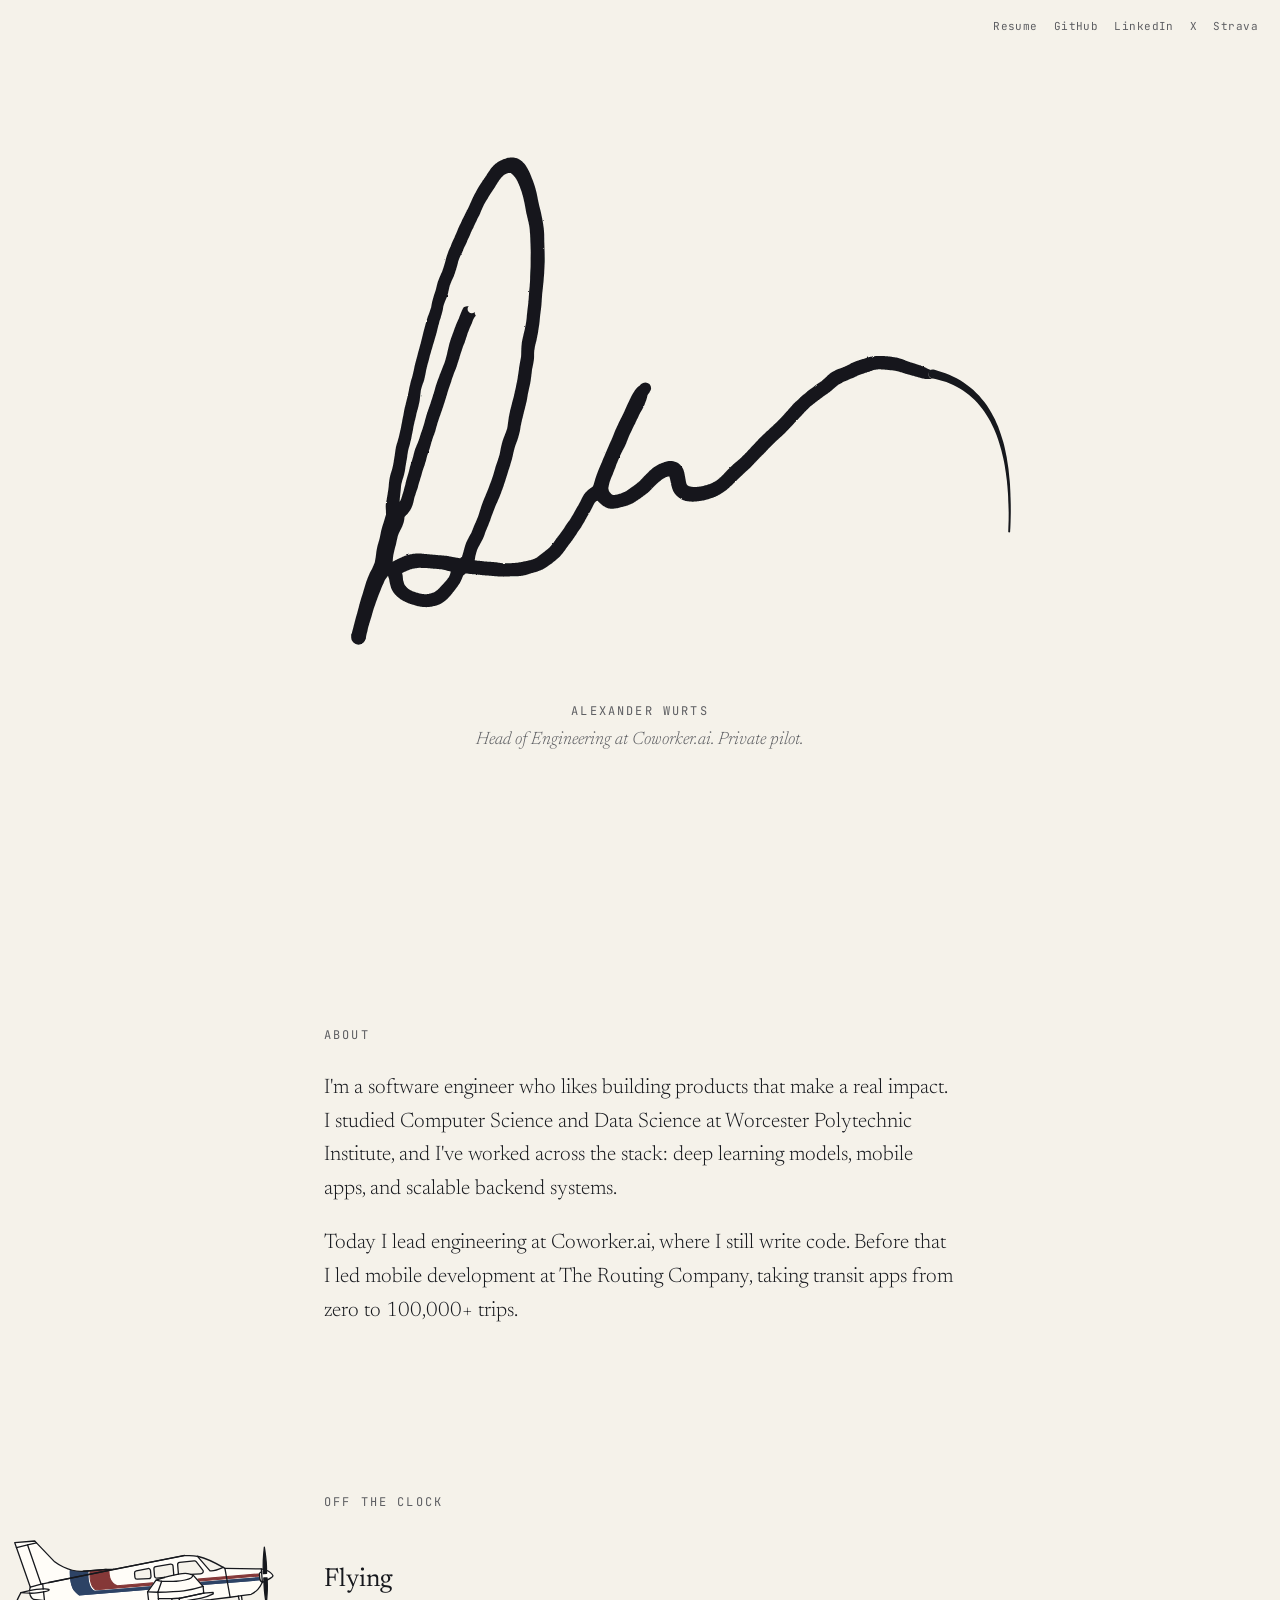
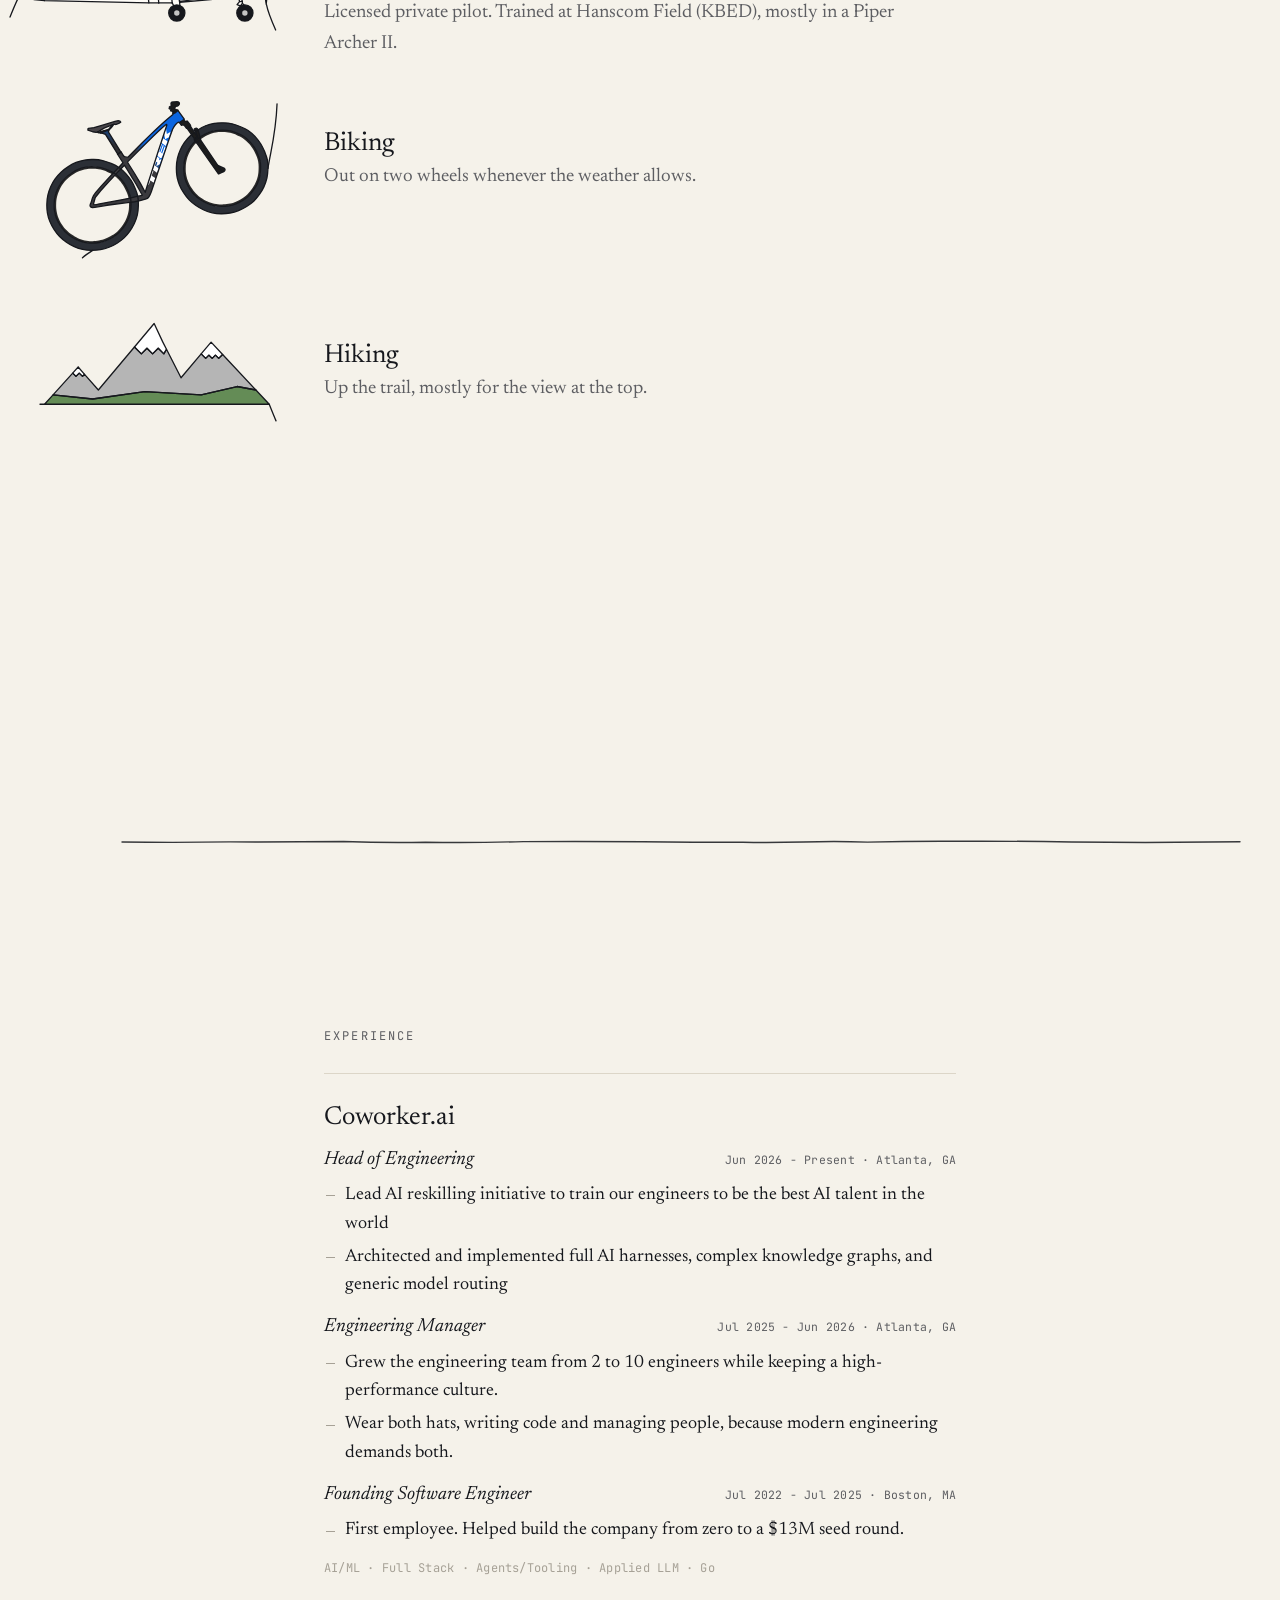
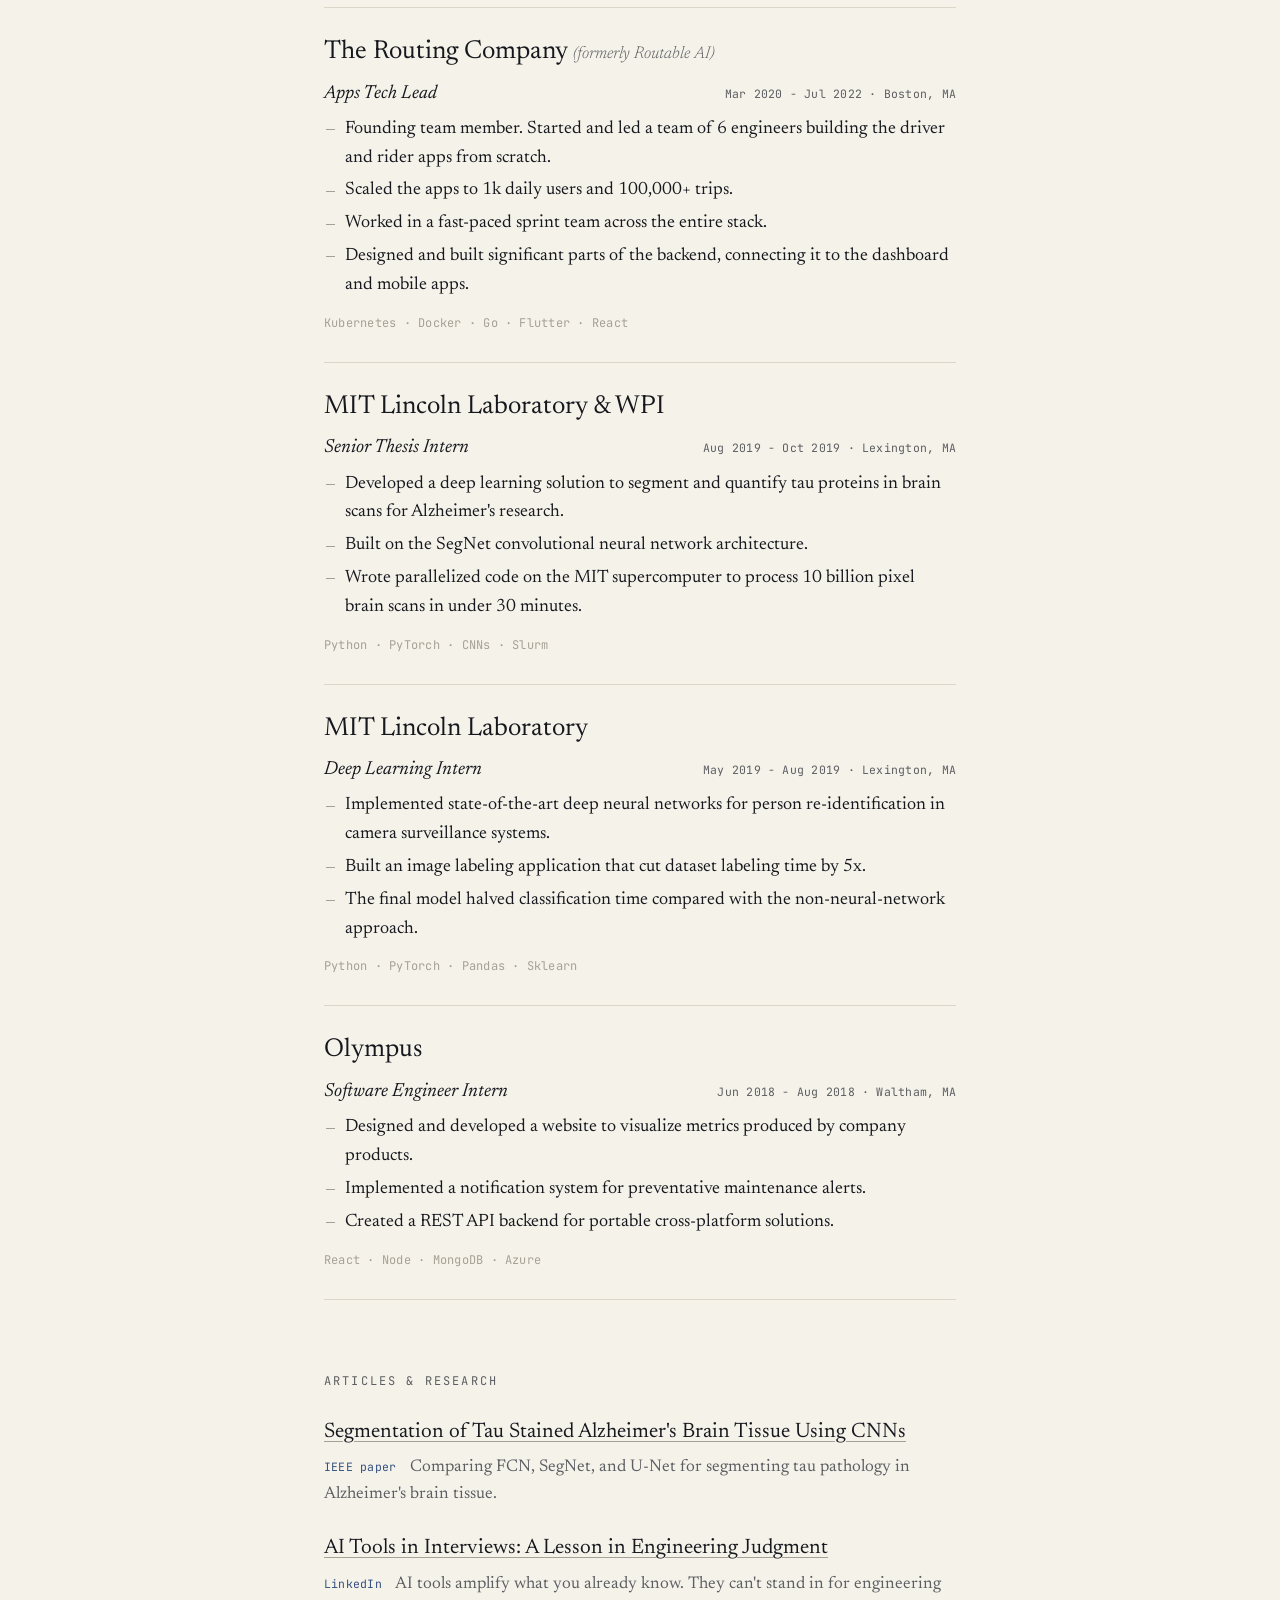
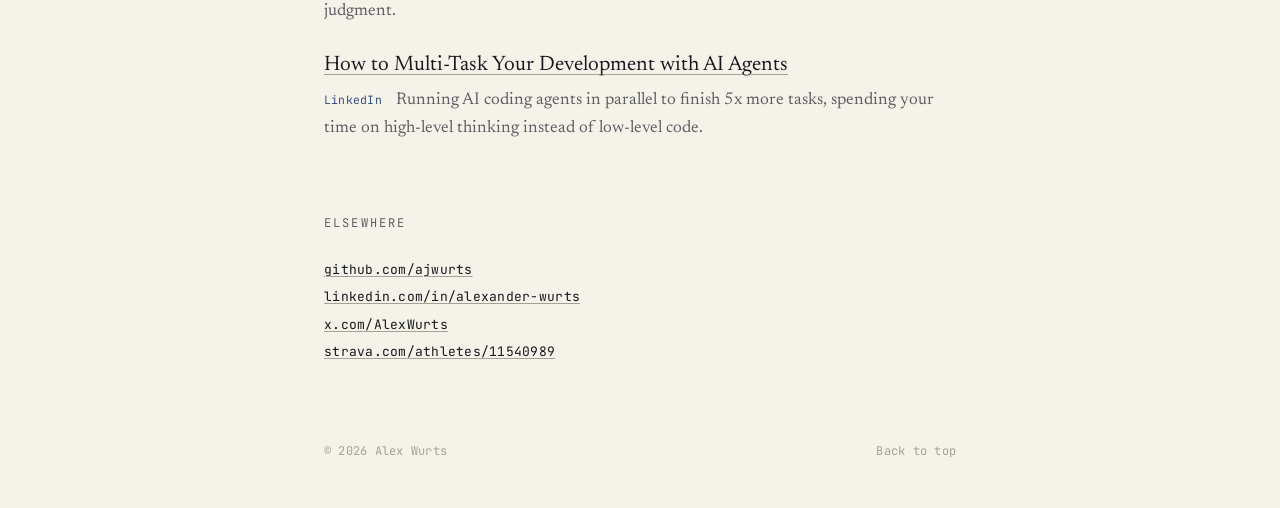
==== commit a5b0f4a8: "Add Strava link Co-Authored-By: Claude Opus 5.5 <noreply@anthropic.com>" ====
--- a/index.html
+++ b/index.html
@@ -31,6 +31,12 @@
         >LinkedIn</a
       >
       <a href="https://x.com/AlexWurts" target="_blank" rel="noopener">X</a>
+      <a
+        href="https://www.strava.com/athletes/11540989"
+        target="_blank"
+        rel="noopener"
+        >Strava</a
+      >
     </nav>
 
     <!-- the one ink line that runs from the signature down the page -->
@@ -845,6 +851,14 @@
               >x.com/AlexWurts</a
             >
           </li>
+          <li>
+            <a
+              href="https://www.strava.com/athletes/11540989"
+              target="_blank"
+              rel="noopener"
+              >strava.com/athletes/11540989</a
+            >
+          </li>
         </ul>
       </section>
     </main>
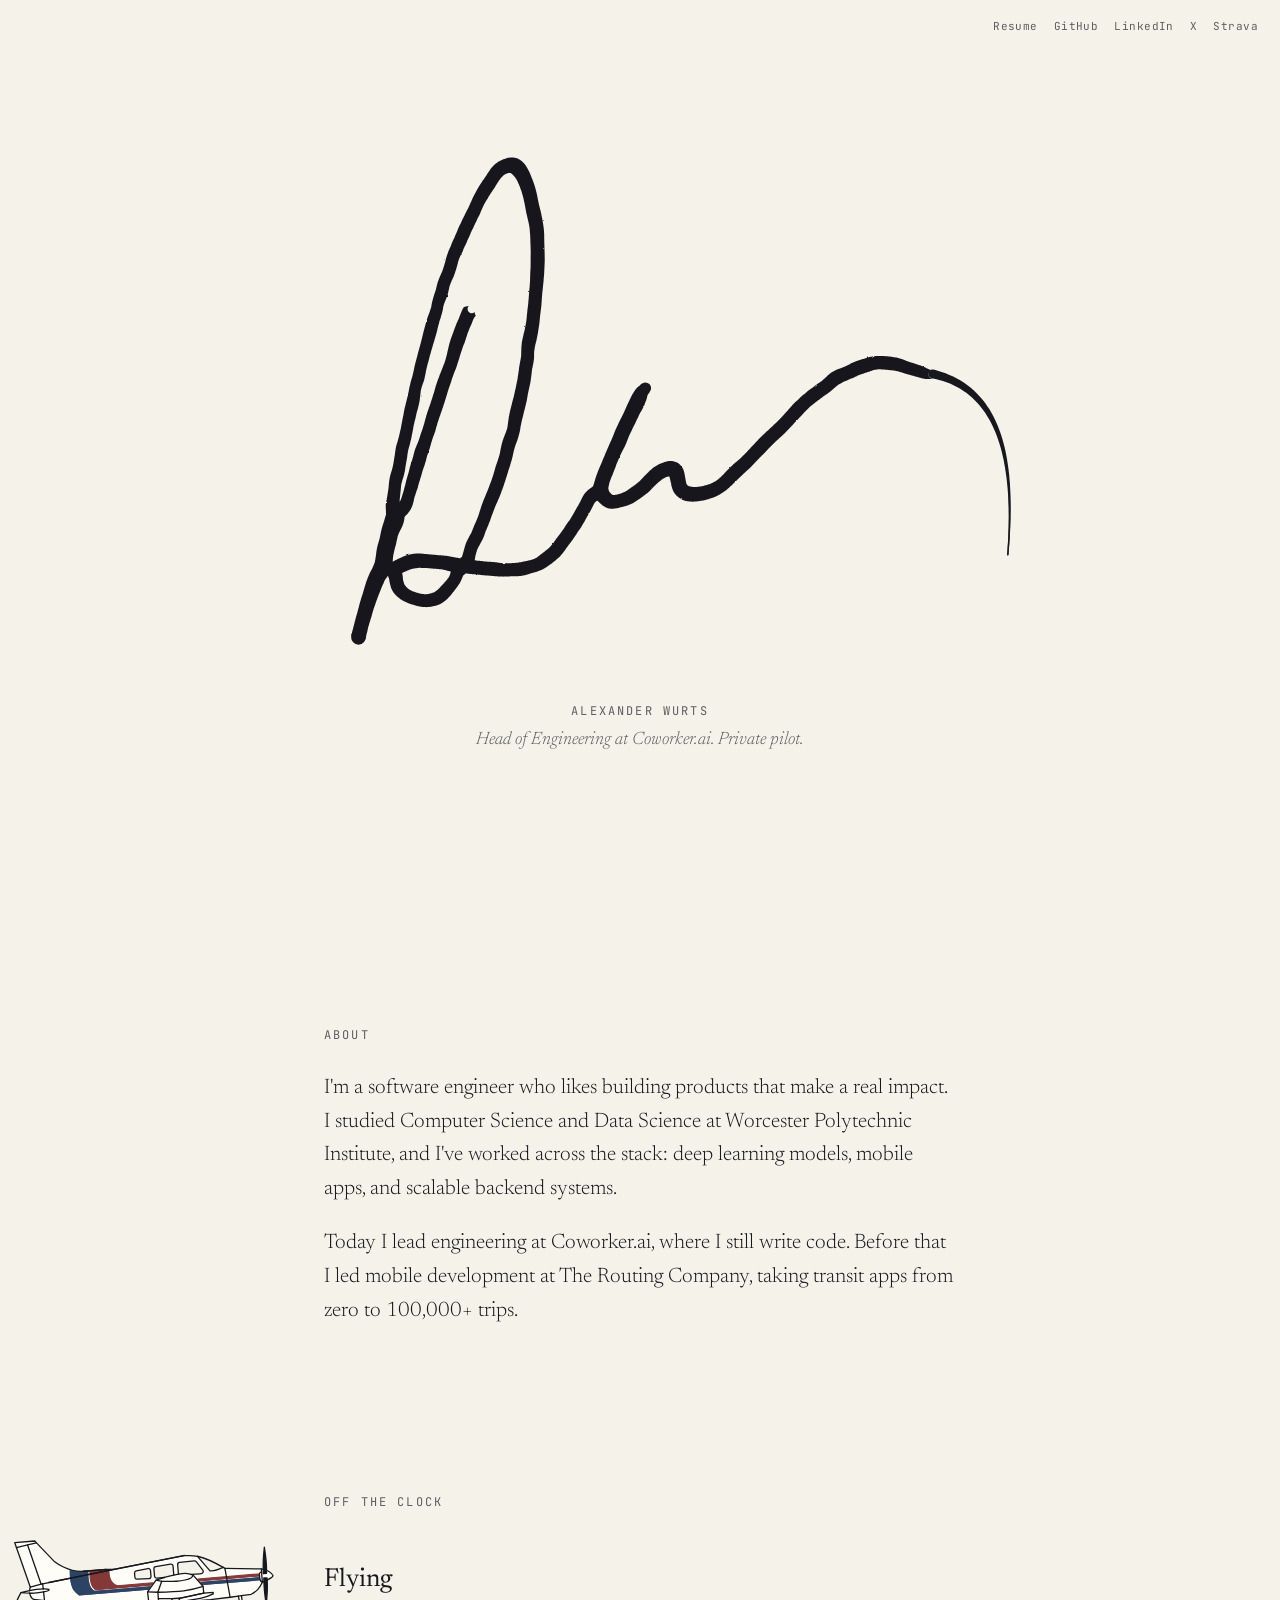
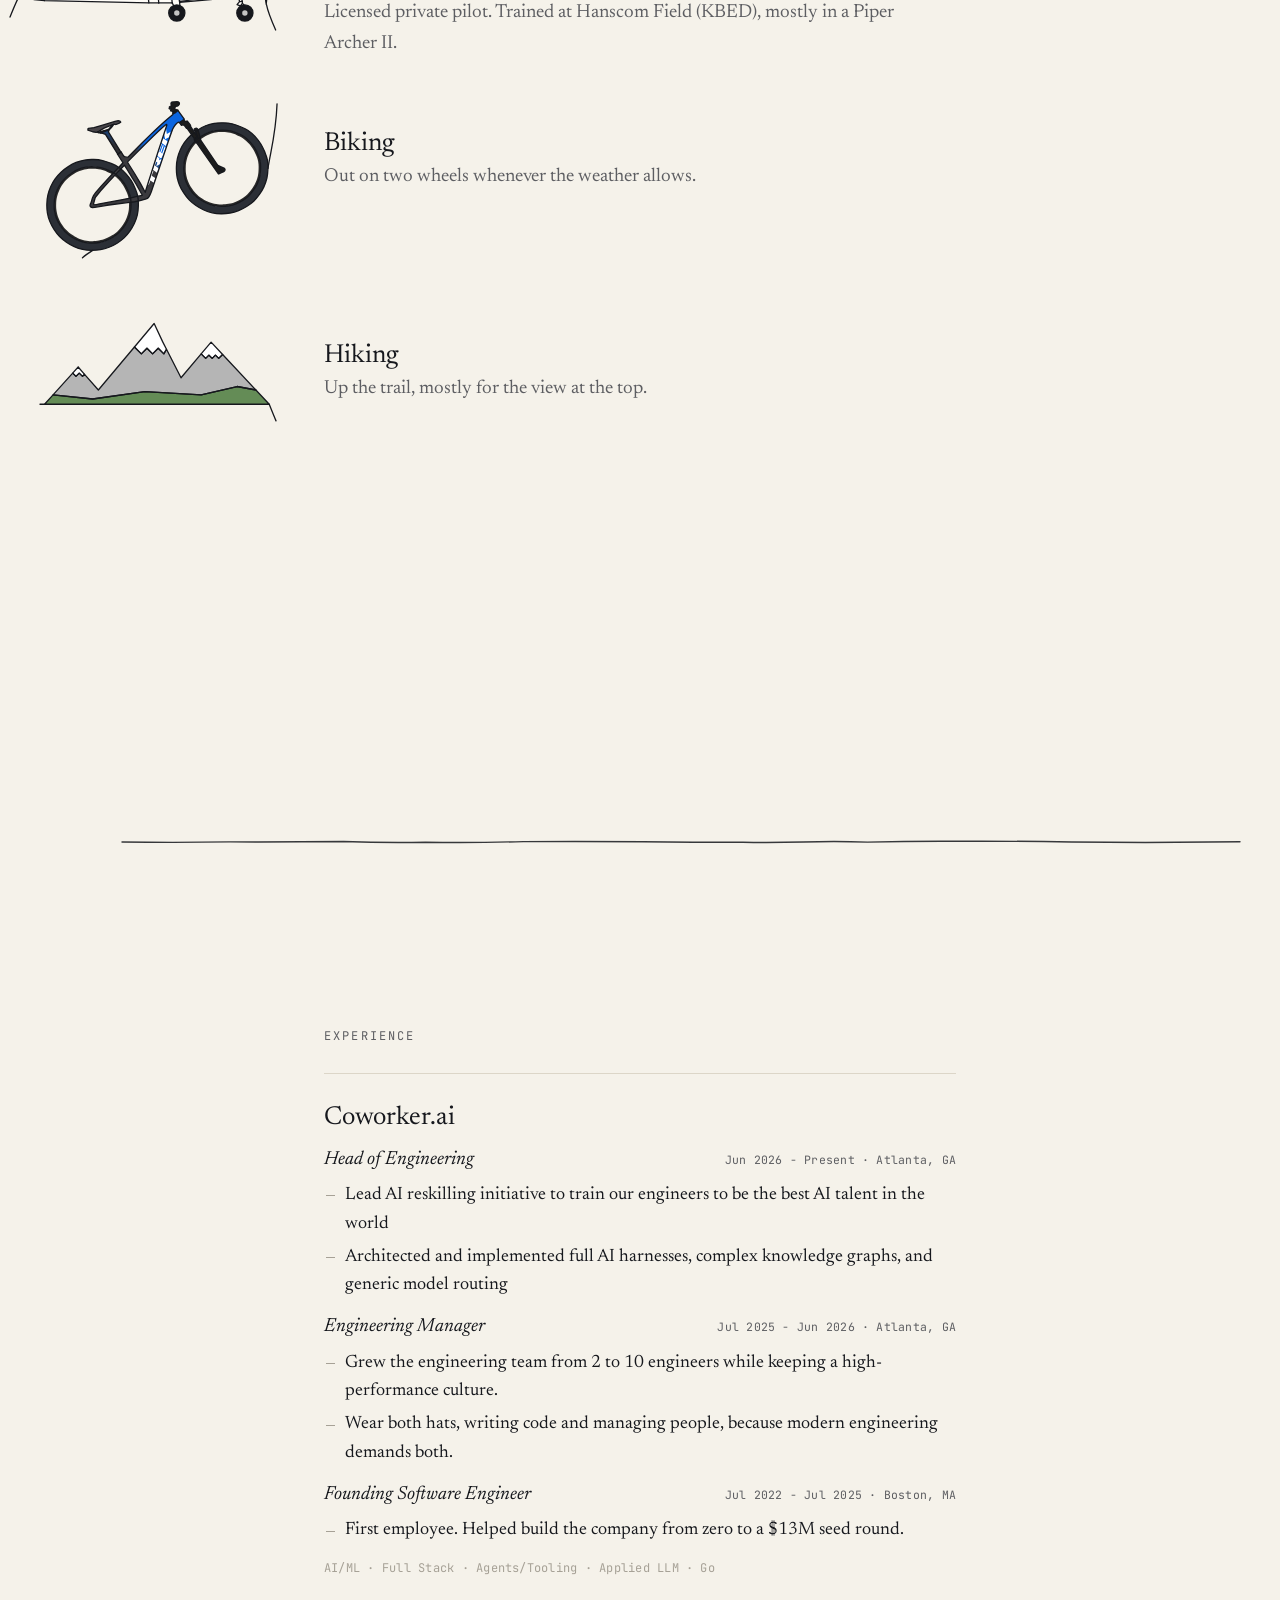
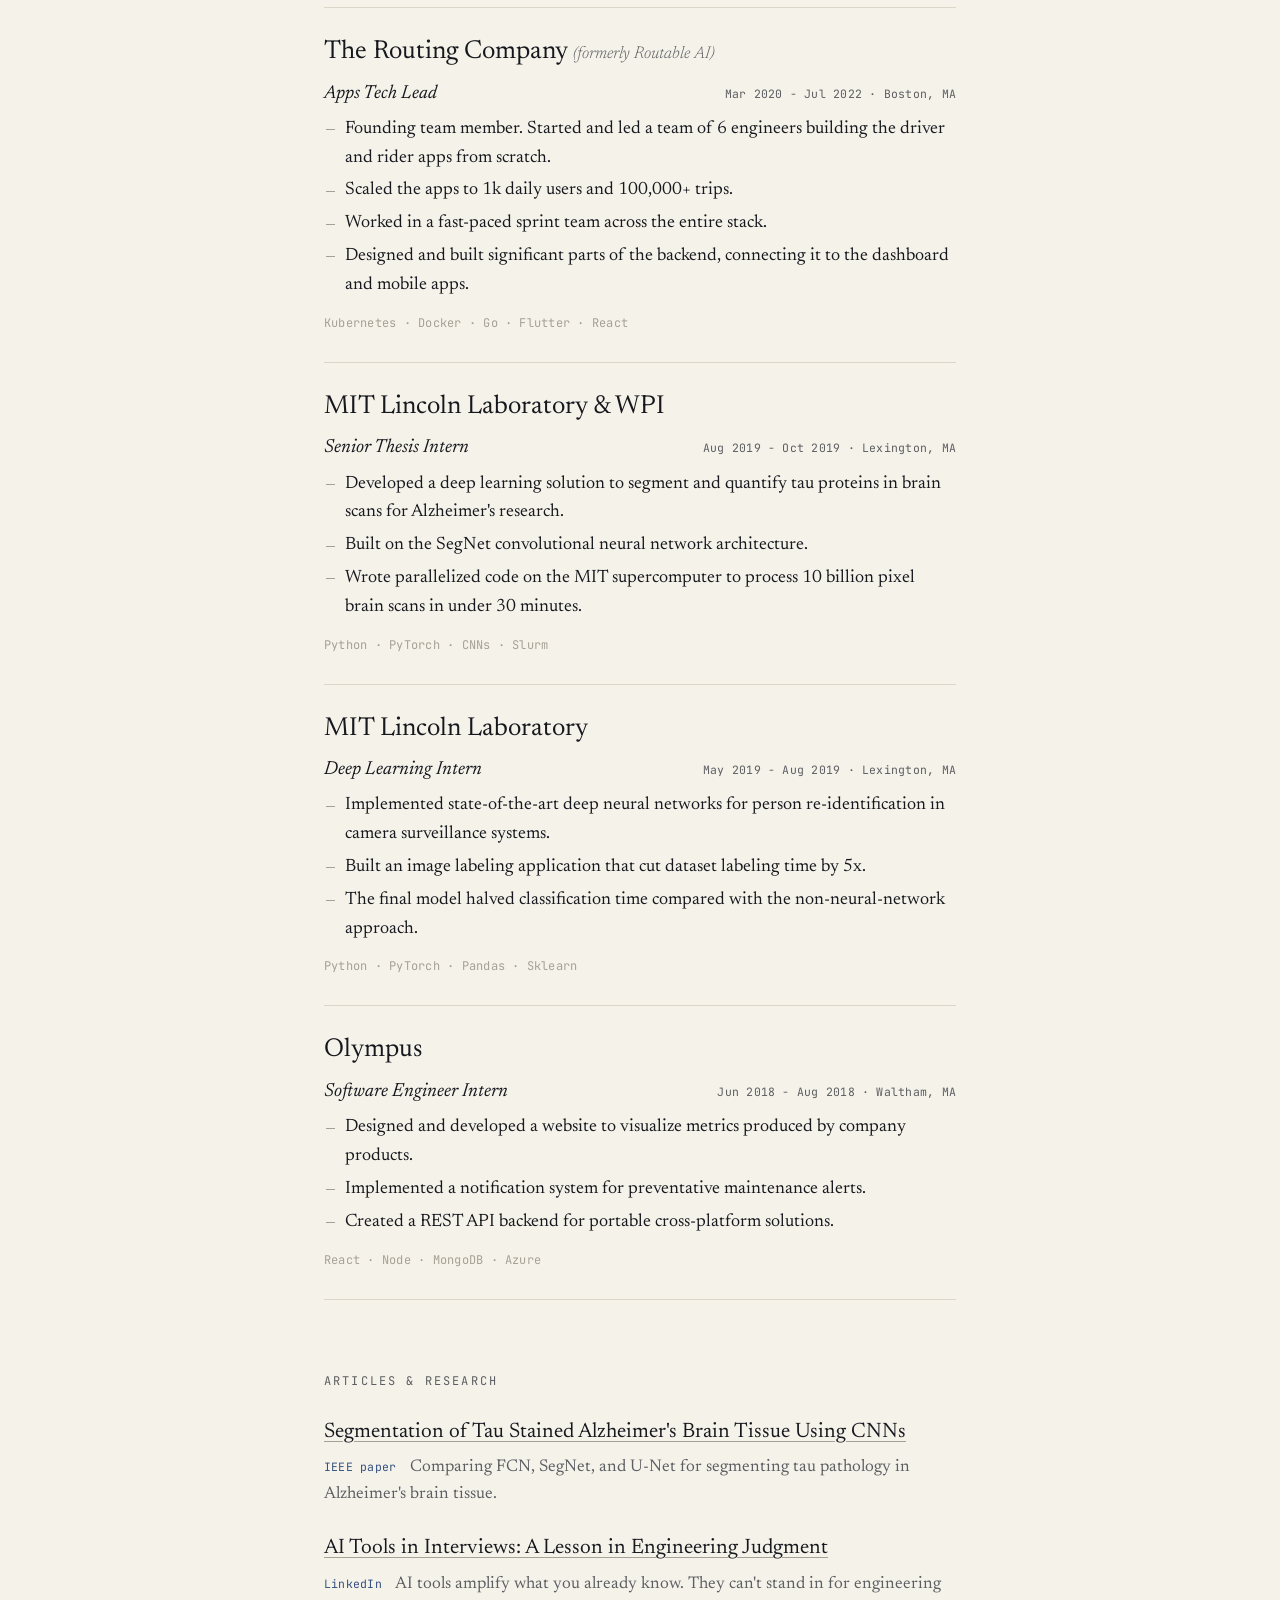
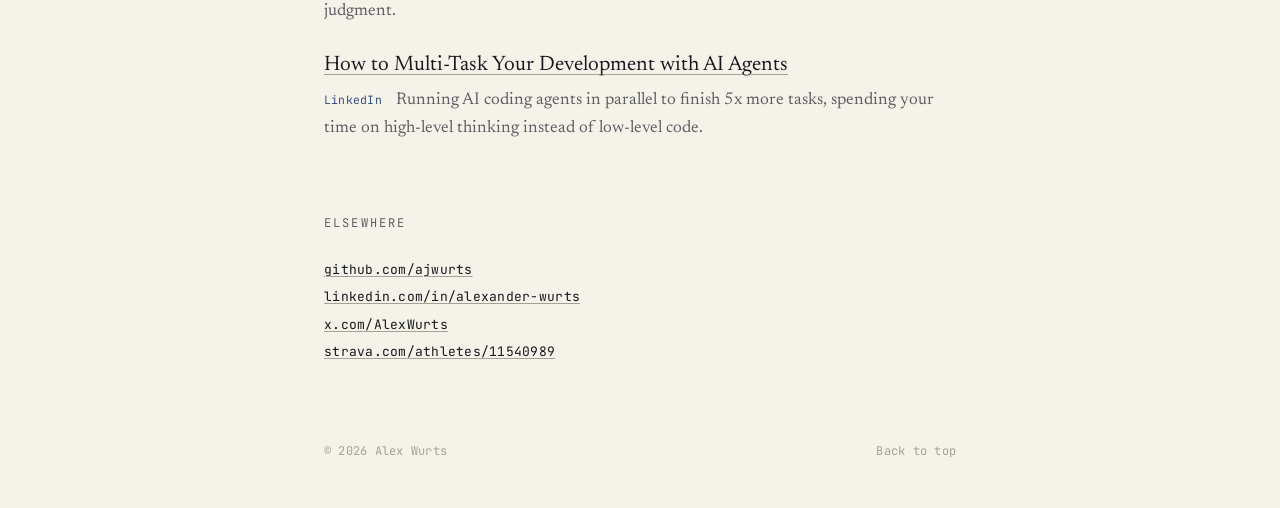
==== commit c8695433: "Favicon: signature on black, plus apple-touch-icon Co-Authored-By: Claude Opus 5.5 <noreply@anthropi" ====
--- a/index.html
+++ b/index.html
@@ -10,6 +10,7 @@
     />
     <meta name="color-scheme" content="light dark" />
     <link rel="icon" href="/favicon.ico" />
+    <link rel="apple-touch-icon" href="/apple-touch-icon.png" />
     <link rel="preconnect" href="https://fonts.googleapis.com" />
     <link rel="preconnect" href="https://fonts.gstatic.com" crossorigin />
     <link
